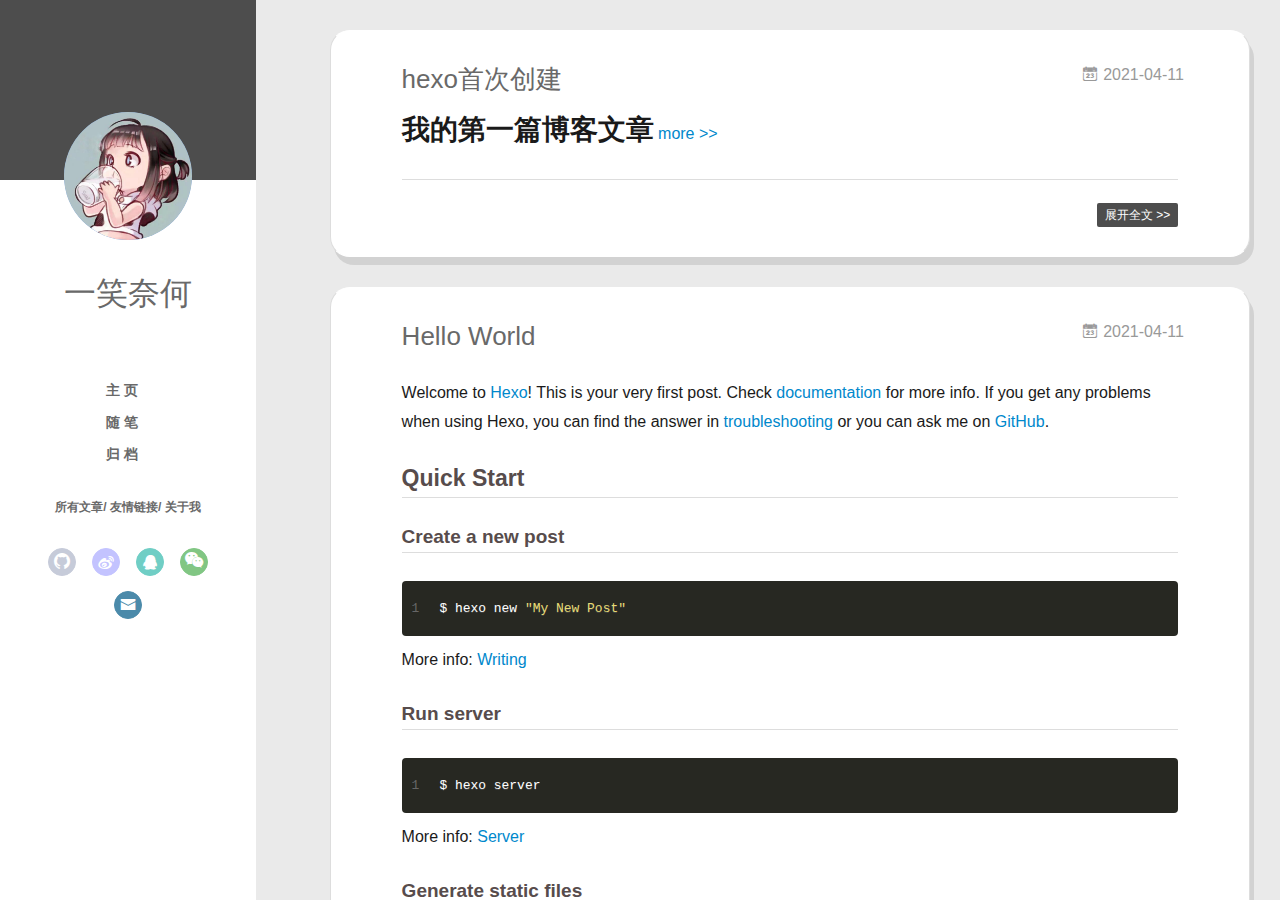
==== index.html @ 7790fc56 "Site updated: 2021-04-11 21:16:16" ====
<!DOCTYPE html>
<html>
<head>
  <meta charset="utf-8">
  
  <meta name="renderer" content="webkit">
  <meta http-equiv="X-UA-Compatible" content="IE=edge" >
  <link rel="dns-prefetch" href="http://example.com">
  <title>Hexo</title>
  <meta name="viewport" content="width=device-width, initial-scale=1, maximum-scale=1">
  <meta property="og:type" content="website">
<meta property="og:title" content="Hexo">
<meta property="og:url" content="http://example.com/index.html">
<meta property="og:site_name" content="Hexo">
<meta property="og:locale">
<meta property="article:author" content="一笑奈何">
<meta name="twitter:card" content="summary">
  
    <link rel="alternative" href="/atom.xml" title="Hexo" type="application/atom+xml">
  
  
    <link rel="icon" href="/assets/favicon.png">
  
  <link rel="stylesheet" type="text/css" href="/./main.0cf68a.css">
  <style type="text/css">
  
    #container.show {
      background: linear-gradient(200deg,#a0cfe4,#e8c37e);
    }
  </style>
  

  

<meta name="generator" content="Hexo 5.4.0"></head>

<body>
  <div id="container" q-class="show:isCtnShow">
    <canvas id="anm-canvas" class="anm-canvas"></canvas>
    <div class="left-col" q-class="show:isShow">
      
<div class="overlay" style="background: #4d4d4d"></div>
<div class="intrude-less">
	<header id="header" class="inner">
		<a href="/" class="profilepic">
			<img src="/assets/favicon.png" class="js-avatar">
		</a>
		<hgroup>
		  <h1 class="header-author"><a href="/">一笑奈何</a></h1>
		</hgroup>
		

		<nav class="header-menu">
			<ul>
			
				<li><a href="/">主 页</a></li>
	        
				<li><a href="/tags/%E9%9A%8F%E7%AC%94/">随 笔</a></li>
	        
				<li><a href="/archives/index.html">归 档</a></li>
	        
			</ul>
		</nav>
		<nav class="header-smart-menu">
    		
    			
    			<a q-on="click: openSlider(e, 'innerArchive')" href="javascript:void(0)">所有文章</a>
    			
            
    			
    			<a q-on="click: openSlider(e, 'friends')" href="javascript:void(0)">友情链接</a>
    			
            
    			
    			<a q-on="click: openSlider(e, 'aboutme')" href="javascript:void(0)">关于我</a>
    			
            
		</nav>
		<nav class="header-nav">
			<div class="social">
				
					<a class="github" target="_blank" href="#" title="github"><i class="icon-github"></i></a>
		        
					<a class="weibo" target="_blank" href="/assets/girl.jpg" title="weibo"><i class="icon-weibo"></i></a>
		        
					<a class="qq" target="_blank" href="/assets/girl.jpg" title="qq"><i class="icon-qq"></i></a>
		        
					<a class="weixin" target="_blank" href="/assets/girl.jpg" title="weixin"><i class="icon-weixin"></i></a>
		        
					<a class="mail" target="_blank" href="mailto:987417436@qq.com" title="mail"><i class="icon-mail"></i></a>
		        
			</div>
			<!-- 网易云音乐插件 -->
			
				<div style="position:absolute; bottom:120px left:auto; width:65%">
					<iframe frameborder="no" border="0" marginwidth="0" marginheight="0" width=280 height=76 src="//music.163.com/outchain/player?type=2&id=1810729830&auto=0&height=66"></iframe>
				</div>
			
		</nav>
	</header>		
</div>

    </div>
    <div class="mid-col" q-class="show:isShow,hide:isShow|isFalse">
      
<nav id="mobile-nav">
  	<div class="overlay js-overlay" style="background: #4d4d4d"></div>
	<div class="btnctn js-mobile-btnctn">
  		<div class="slider-trigger list" q-on="click: openSlider(e)"><i class="icon icon-sort"></i></div>
	</div>
	<div class="intrude-less">
		<header id="header" class="inner">
			<div class="profilepic">
				<img src="/assets/favicon.png" class="js-avatar">
			</div>
			<hgroup>
			  <h1 class="header-author js-header-author">一笑奈何</h1>
			</hgroup>
			
			
			
				
			
				
			
				
			
			
			
			<nav class="header-nav">
				<div class="social">
					
						<a class="github" target="_blank" href="#" title="github"><i class="icon-github"></i></a>
			        
						<a class="weibo" target="_blank" href="/assets/girl.jpg" title="weibo"><i class="icon-weibo"></i></a>
			        
						<a class="qq" target="_blank" href="/assets/girl.jpg" title="qq"><i class="icon-qq"></i></a>
			        
						<a class="weixin" target="_blank" href="/assets/girl.jpg" title="weixin"><i class="icon-weixin"></i></a>
			        
						<a class="mail" target="_blank" href="mailto:987417436@qq.com" title="mail"><i class="icon-mail"></i></a>
			        
				</div>
			</nav>

			<nav class="header-menu js-header-menu">
				<ul style="width: 70%">
				
				
					<li style="width: 33.333333333333336%"><a href="/">主 页</a></li>
		        
					<li style="width: 33.333333333333336%"><a href="/tags/%E9%9A%8F%E7%AC%94/">随 笔</a></li>
		        
					<li style="width: 33.333333333333336%"><a href="/archives/index.html">归 档</a></li>
		        
				</ul>
			</nav>
		</header>				
	</div>
	<div class="mobile-mask" style="display:none" q-show="isShow"></div>
</nav>

      <div id="wrapper" class="body-wrap">
        <div class="menu-l">
          <div class="canvas-wrap">
            <canvas data-colors="#eaeaea" data-sectionHeight="100" data-contentId="js-content" id="myCanvas1" class="anm-canvas"></canvas>
          </div>
          <div id="js-content" class="content-ll">
            
  
    <article id="post-hexo首次创建" class="article article-type-post  article-index" itemscope itemprop="blogPost">
  <div class="article-inner">
    
      <header class="article-header">
        
  
    <h1 itemprop="name">
      <a class="article-title" href="/2021/04/11/hexo%E9%A6%96%E6%AC%A1%E5%88%9B%E5%BB%BA/">hexo首次创建</a>
    </h1>
  

        
        <a href="/2021/04/11/hexo%E9%A6%96%E6%AC%A1%E5%88%9B%E5%BB%BA/" class="archive-article-date">
  	<time datetime="2021-04-11T05:35:45.000Z" itemprop="datePublished"><i class="icon-calendar icon"></i>2021-04-11</time>
</a>
        
      </header>
    
    <div class="article-entry" itemprop="articleBody">
      
        <h1 id="我的第一篇博客文章"><a href="#我的第一篇博客文章" class="headerlink" title="我的第一篇博客文章"></a>我的第一篇博客文章</h1>
        
          <a class="article-more-a" href="/2021/04/11/hexo%E9%A6%96%E6%AC%A1%E5%88%9B%E5%BB%BA/#more">more >></a>
        
      

      
    </div>
    <div class="article-info article-info-index">
      
      
      

      
        <p class="article-more-link">
          <a class="article-more-a" href="/2021/04/11/hexo%E9%A6%96%E6%AC%A1%E5%88%9B%E5%BB%BA/">展开全文 >></a>
        </p>
      

      
      <div class="clearfix"></div>
    </div>
  </div>
</article>

<aside class="wrap-side-operation">
    <div class="mod-side-operation">
        
        <div class="jump-container" id="js-jump-container" style="display:none;">
            <a href="javascript:void(0)" class="mod-side-operation__jump-to-top">
                <i class="icon-font icon-back"></i>
            </a>
            <div id="js-jump-plan-container" class="jump-plan-container" style="top: -11px;">
                <i class="icon-font icon-plane jump-plane"></i>
            </div>
        </div>
        
        
    </div>
</aside>




  
    <article id="post-hello-world" class="article article-type-post  article-index" itemscope itemprop="blogPost">
  <div class="article-inner">
    
      <header class="article-header">
        
  
    <h1 itemprop="name">
      <a class="article-title" href="/2021/04/11/hello-world/">Hello World</a>
    </h1>
  

        
        <a href="/2021/04/11/hello-world/" class="archive-article-date">
  	<time datetime="2021-04-11T05:31:10.653Z" itemprop="datePublished"><i class="icon-calendar icon"></i>2021-04-11</time>
</a>
        
      </header>
    
    <div class="article-entry" itemprop="articleBody">
      
        <span id="more"></span>

<p>Welcome to <a target="_blank" rel="noopener" href="https://hexo.io/">Hexo</a>! This is your very first post. Check <a target="_blank" rel="noopener" href="https://hexo.io/docs/">documentation</a> for more info. If you get any problems when using Hexo, you can find the answer in <a target="_blank" rel="noopener" href="https://hexo.io/docs/troubleshooting.html">troubleshooting</a> or you can ask me on <a target="_blank" rel="noopener" href="https://github.com/hexojs/hexo/issues">GitHub</a>.</p>
<!--more-->

<h2 id="Quick-Start"><a href="#Quick-Start" class="headerlink" title="Quick Start"></a>Quick Start</h2><h3 id="Create-a-new-post"><a href="#Create-a-new-post" class="headerlink" title="Create a new post"></a>Create a new post</h3><figure class="highlight bash"><table><tr><td class="gutter"><pre><span class="line">1</span><br></pre></td><td class="code"><pre><span class="line">$ hexo new <span class="string">&quot;My New Post&quot;</span></span><br></pre></td></tr></table></figure>

<p>More info: <a target="_blank" rel="noopener" href="https://hexo.io/docs/writing.html">Writing</a></p>
<h3 id="Run-server"><a href="#Run-server" class="headerlink" title="Run server"></a>Run server</h3><figure class="highlight bash"><table><tr><td class="gutter"><pre><span class="line">1</span><br></pre></td><td class="code"><pre><span class="line">$ hexo server</span><br></pre></td></tr></table></figure>

<p>More info: <a target="_blank" rel="noopener" href="https://hexo.io/docs/server.html">Server</a></p>
<h3 id="Generate-static-files"><a href="#Generate-static-files" class="headerlink" title="Generate static files"></a>Generate static files</h3><figure class="highlight bash"><table><tr><td class="gutter"><pre><span class="line">1</span><br></pre></td><td class="code"><pre><span class="line">$ hexo generate</span><br></pre></td></tr></table></figure>

<p>More info: <a target="_blank" rel="noopener" href="https://hexo.io/docs/generating.html">Generating</a></p>
<h3 id="Deploy-to-remote-sites"><a href="#Deploy-to-remote-sites" class="headerlink" title="Deploy to remote sites"></a>Deploy to remote sites</h3><figure class="highlight bash"><table><tr><td class="gutter"><pre><span class="line">1</span><br></pre></td><td class="code"><pre><span class="line">$ hexo deploy</span><br></pre></td></tr></table></figure>

<p>More info: <a target="_blank" rel="noopener" href="https://hexo.io/docs/one-command-deployment.html">Deployment</a></p>

      

      
    </div>
    <div class="article-info article-info-index">
      
      
      

      
        <p class="article-more-link">
          <a class="article-more-a" href="/2021/04/11/hello-world/">展开全文 >></a>
        </p>
      

      
      <div class="clearfix"></div>
    </div>
  </div>
</article>

<aside class="wrap-side-operation">
    <div class="mod-side-operation">
        
        <div class="jump-container" id="js-jump-container" style="display:none;">
            <a href="javascript:void(0)" class="mod-side-operation__jump-to-top">
                <i class="icon-font icon-back"></i>
            </a>
            <div id="js-jump-plan-container" class="jump-plan-container" style="top: -11px;">
                <i class="icon-font icon-plane jump-plane"></i>
            </div>
        </div>
        
        
    </div>
</aside>




  
  


          </div>
        </div>
      </div>
      <footer id="footer">
  <div class="outer">
    <div id="footer-info">
    	<div class="footer-left">
    		&copy; 2021 一笑奈何
    	</div>
      	<div class="footer-right">
      		<a href="http://hexo.io/" target="_blank">Hexo</a>  Theme <a href="https://github.com/litten/hexo-theme-yilia" target="_blank">Yilia</a> by Litten
      	</div>
    </div>
  </div>
</footer>
    </div>
    <script>
	var yiliaConfig = {
		mathjax: false,
		isHome: true,
		isPost: false,
		isArchive: false,
		isTag: false,
		isCategory: false,
		open_in_new: false,
		toc_hide_index: true,
		root: "/",
		innerArchive: true,
		showTags: false
	}
</script>

<script>!function(t){function n(e){if(r[e])return r[e].exports;var i=r[e]={exports:{},id:e,loaded:!1};return t[e].call(i.exports,i,i.exports,n),i.loaded=!0,i.exports}var r={};n.m=t,n.c=r,n.p="./",n(0)}([function(t,n,r){r(195),t.exports=r(191)},function(t,n,r){var e=r(3),i=r(52),o=r(27),u=r(28),c=r(53),f="prototype",a=function(t,n,r){var s,l,h,v,p=t&a.F,d=t&a.G,y=t&a.S,g=t&a.P,b=t&a.B,m=d?e:y?e[n]||(e[n]={}):(e[n]||{})[f],x=d?i:i[n]||(i[n]={}),w=x[f]||(x[f]={});d&&(r=n);for(s in r)l=!p&&m&&void 0!==m[s],h=(l?m:r)[s],v=b&&l?c(h,e):g&&"function"==typeof h?c(Function.call,h):h,m&&u(m,s,h,t&a.U),x[s]!=h&&o(x,s,v),g&&w[s]!=h&&(w[s]=h)};e.core=i,a.F=1,a.G=2,a.S=4,a.P=8,a.B=16,a.W=32,a.U=64,a.R=128,t.exports=a},function(t,n,r){var e=r(6);t.exports=function(t){if(!e(t))throw TypeError(t+" is not an object!");return t}},function(t,n){var r=t.exports="undefined"!=typeof window&&window.Math==Math?window:"undefined"!=typeof self&&self.Math==Math?self:Function("return this")();"number"==typeof __g&&(__g=r)},function(t,n){t.exports=function(t){try{return!!t()}catch(t){return!0}}},function(t,n){var r=t.exports="undefined"!=typeof window&&window.Math==Math?window:"undefined"!=typeof self&&self.Math==Math?self:Function("return this")();"number"==typeof __g&&(__g=r)},function(t,n){t.exports=function(t){return"object"==typeof t?null!==t:"function"==typeof t}},function(t,n,r){var e=r(126)("wks"),i=r(76),o=r(3).Symbol,u="function"==typeof o;(t.exports=function(t){return e[t]||(e[t]=u&&o[t]||(u?o:i)("Symbol."+t))}).store=e},function(t,n){var r={}.hasOwnProperty;t.exports=function(t,n){return r.call(t,n)}},function(t,n,r){var e=r(94),i=r(33);t.exports=function(t){return e(i(t))}},function(t,n,r){t.exports=!r(4)(function(){return 7!=Object.defineProperty({},"a",{get:function(){return 7}}).a})},function(t,n,r){var e=r(2),i=r(167),o=r(50),u=Object.defineProperty;n.f=r(10)?Object.defineProperty:function(t,n,r){if(e(t),n=o(n,!0),e(r),i)try{return u(t,n,r)}catch(t){}if("get"in r||"set"in r)throw TypeError("Accessors not supported!");return"value"in r&&(t[n]=r.value),t}},function(t,n,r){t.exports=!r(18)(function(){return 7!=Object.defineProperty({},"a",{get:function(){return 7}}).a})},function(t,n,r){var e=r(14),i=r(22);t.exports=r(12)?function(t,n,r){return e.f(t,n,i(1,r))}:function(t,n,r){return t[n]=r,t}},function(t,n,r){var e=r(20),i=r(58),o=r(42),u=Object.defineProperty;n.f=r(12)?Object.defineProperty:function(t,n,r){if(e(t),n=o(n,!0),e(r),i)try{return u(t,n,r)}catch(t){}if("get"in r||"set"in r)throw TypeError("Accessors not supported!");return"value"in r&&(t[n]=r.value),t}},function(t,n,r){var e=r(40)("wks"),i=r(23),o=r(5).Symbol,u="function"==typeof o;(t.exports=function(t){return e[t]||(e[t]=u&&o[t]||(u?o:i)("Symbol."+t))}).store=e},function(t,n,r){var e=r(67),i=Math.min;t.exports=function(t){return t>0?i(e(t),9007199254740991):0}},function(t,n,r){var e=r(46);t.exports=function(t){return Object(e(t))}},function(t,n){t.exports=function(t){try{return!!t()}catch(t){return!0}}},function(t,n,r){var e=r(63),i=r(34);t.exports=Object.keys||function(t){return e(t,i)}},function(t,n,r){var e=r(21);t.exports=function(t){if(!e(t))throw TypeError(t+" is not an object!");return t}},function(t,n){t.exports=function(t){return"object"==typeof t?null!==t:"function"==typeof t}},function(t,n){t.exports=function(t,n){return{enumerable:!(1&t),configurable:!(2&t),writable:!(4&t),value:n}}},function(t,n){var r=0,e=Math.random();t.exports=function(t){return"Symbol(".concat(void 0===t?"":t,")_",(++r+e).toString(36))}},function(t,n){var r={}.hasOwnProperty;t.exports=function(t,n){return r.call(t,n)}},function(t,n){var r=t.exports={version:"2.4.0"};"number"==typeof __e&&(__e=r)},function(t,n){t.exports=function(t){if("function"!=typeof t)throw TypeError(t+" is not a function!");return t}},function(t,n,r){var e=r(11),i=r(66);t.exports=r(10)?function(t,n,r){return e.f(t,n,i(1,r))}:function(t,n,r){return t[n]=r,t}},function(t,n,r){var e=r(3),i=r(27),o=r(24),u=r(76)("src"),c="toString",f=Function[c],a=(""+f).split(c);r(52).inspectSource=function(t){return f.call(t)},(t.exports=function(t,n,r,c){var f="function"==typeof r;f&&(o(r,"name")||i(r,"name",n)),t[n]!==r&&(f&&(o(r,u)||i(r,u,t[n]?""+t[n]:a.join(String(n)))),t===e?t[n]=r:c?t[n]?t[n]=r:i(t,n,r):(delete t[n],i(t,n,r)))})(Function.prototype,c,function(){return"function"==typeof this&&this[u]||f.call(this)})},function(t,n,r){var e=r(1),i=r(4),o=r(46),u=function(t,n,r,e){var i=String(o(t)),u="<"+n;return""!==r&&(u+=" "+r+'="'+String(e).replace(/"/g,"&quot;")+'"'),u+">"+i+"</"+n+">"};t.exports=function(t,n){var r={};r[t]=n(u),e(e.P+e.F*i(function(){var n=""[t]('"');return n!==n.toLowerCase()||n.split('"').length>3}),"String",r)}},function(t,n,r){var e=r(115),i=r(46);t.exports=function(t){return e(i(t))}},function(t,n,r){var e=r(116),i=r(66),o=r(30),u=r(50),c=r(24),f=r(167),a=Object.getOwnPropertyDescriptor;n.f=r(10)?a:function(t,n){if(t=o(t),n=u(n,!0),f)try{return a(t,n)}catch(t){}if(c(t,n))return i(!e.f.call(t,n),t[n])}},function(t,n,r){var e=r(24),i=r(17),o=r(145)("IE_PROTO"),u=Object.prototype;t.exports=Object.getPrototypeOf||function(t){return t=i(t),e(t,o)?t[o]:"function"==typeof t.constructor&&t instanceof t.constructor?t.constructor.prototype:t instanceof Object?u:null}},function(t,n){t.exports=function(t){if(void 0==t)throw TypeError("Can't call method on  "+t);return t}},function(t,n){t.exports="constructor,hasOwnProperty,isPrototypeOf,propertyIsEnumerable,toLocaleString,toString,valueOf".split(",")},function(t,n){t.exports={}},function(t,n){t.exports=!0},function(t,n){n.f={}.propertyIsEnumerable},function(t,n,r){var e=r(14).f,i=r(8),o=r(15)("toStringTag");t.exports=function(t,n,r){t&&!i(t=r?t:t.prototype,o)&&e(t,o,{configurable:!0,value:n})}},function(t,n,r){var e=r(40)("keys"),i=r(23);t.exports=function(t){return e[t]||(e[t]=i(t))}},function(t,n,r){var e=r(5),i="__core-js_shared__",o=e[i]||(e[i]={});t.exports=function(t){return o[t]||(o[t]={})}},function(t,n){var r=Math.ceil,e=Math.floor;t.exports=function(t){return isNaN(t=+t)?0:(t>0?e:r)(t)}},function(t,n,r){var e=r(21);t.exports=function(t,n){if(!e(t))return t;var r,i;if(n&&"function"==typeof(r=t.toString)&&!e(i=r.call(t)))return i;if("function"==typeof(r=t.valueOf)&&!e(i=r.call(t)))return i;if(!n&&"function"==typeof(r=t.toString)&&!e(i=r.call(t)))return i;throw TypeError("Can't convert object to primitive value")}},function(t,n,r){var e=r(5),i=r(25),o=r(36),u=r(44),c=r(14).f;t.exports=function(t){var n=i.Symbol||(i.Symbol=o?{}:e.Symbol||{});"_"==t.charAt(0)||t in n||c(n,t,{value:u.f(t)})}},function(t,n,r){n.f=r(15)},function(t,n){var r={}.toString;t.exports=function(t){return r.call(t).slice(8,-1)}},function(t,n){t.exports=function(t){if(void 0==t)throw TypeError("Can't call method on  "+t);return t}},function(t,n,r){var e=r(4);t.exports=function(t,n){return!!t&&e(function(){n?t.call(null,function(){},1):t.call(null)})}},function(t,n,r){var e=r(53),i=r(115),o=r(17),u=r(16),c=r(203);t.exports=function(t,n){var r=1==t,f=2==t,a=3==t,s=4==t,l=6==t,h=5==t||l,v=n||c;return function(n,c,p){for(var d,y,g=o(n),b=i(g),m=e(c,p,3),x=u(b.length),w=0,S=r?v(n,x):f?v(n,0):void 0;x>w;w++)if((h||w in b)&&(d=b[w],y=m(d,w,g),t))if(r)S[w]=y;else if(y)switch(t){case 3:return!0;case 5:return d;case 6:return w;case 2:S.push(d)}else if(s)return!1;return l?-1:a||s?s:S}}},function(t,n,r){var e=r(1),i=r(52),o=r(4);t.exports=function(t,n){var r=(i.Object||{})[t]||Object[t],u={};u[t]=n(r),e(e.S+e.F*o(function(){r(1)}),"Object",u)}},function(t,n,r){var e=r(6);t.exports=function(t,n){if(!e(t))return t;var r,i;if(n&&"function"==typeof(r=t.toString)&&!e(i=r.call(t)))return i;if("function"==typeof(r=t.valueOf)&&!e(i=r.call(t)))return i;if(!n&&"function"==typeof(r=t.toString)&&!e(i=r.call(t)))return i;throw TypeError("Can't convert object to primitive value")}},function(t,n,r){var e=r(5),i=r(25),o=r(91),u=r(13),c="prototype",f=function(t,n,r){var a,s,l,h=t&f.F,v=t&f.G,p=t&f.S,d=t&f.P,y=t&f.B,g=t&f.W,b=v?i:i[n]||(i[n]={}),m=b[c],x=v?e:p?e[n]:(e[n]||{})[c];v&&(r=n);for(a in r)(s=!h&&x&&void 0!==x[a])&&a in b||(l=s?x[a]:r[a],b[a]=v&&"function"!=typeof x[a]?r[a]:y&&s?o(l,e):g&&x[a]==l?function(t){var n=function(n,r,e){if(this instanceof t){switch(arguments.length){case 0:return new t;case 1:return new t(n);case 2:return new t(n,r)}return new t(n,r,e)}return t.apply(this,arguments)};return n[c]=t[c],n}(l):d&&"function"==typeof l?o(Function.call,l):l,d&&((b.virtual||(b.virtual={}))[a]=l,t&f.R&&m&&!m[a]&&u(m,a,l)))};f.F=1,f.G=2,f.S=4,f.P=8,f.B=16,f.W=32,f.U=64,f.R=128,t.exports=f},function(t,n){var r=t.exports={version:"2.4.0"};"number"==typeof __e&&(__e=r)},function(t,n,r){var e=r(26);t.exports=function(t,n,r){if(e(t),void 0===n)return t;switch(r){case 1:return function(r){return t.call(n,r)};case 2:return function(r,e){return t.call(n,r,e)};case 3:return function(r,e,i){return t.call(n,r,e,i)}}return function(){return t.apply(n,arguments)}}},function(t,n,r){var e=r(183),i=r(1),o=r(126)("metadata"),u=o.store||(o.store=new(r(186))),c=function(t,n,r){var i=u.get(t);if(!i){if(!r)return;u.set(t,i=new e)}var o=i.get(n);if(!o){if(!r)return;i.set(n,o=new e)}return o},f=function(t,n,r){var e=c(n,r,!1);return void 0!==e&&e.has(t)},a=function(t,n,r){var e=c(n,r,!1);return void 0===e?void 0:e.get(t)},s=function(t,n,r,e){c(r,e,!0).set(t,n)},l=function(t,n){var r=c(t,n,!1),e=[];return r&&r.forEach(function(t,n){e.push(n)}),e},h=function(t){return void 0===t||"symbol"==typeof t?t:String(t)},v=function(t){i(i.S,"Reflect",t)};t.exports={store:u,map:c,has:f,get:a,set:s,keys:l,key:h,exp:v}},function(t,n,r){"use strict";if(r(10)){var e=r(69),i=r(3),o=r(4),u=r(1),c=r(127),f=r(152),a=r(53),s=r(68),l=r(66),h=r(27),v=r(73),p=r(67),d=r(16),y=r(75),g=r(50),b=r(24),m=r(180),x=r(114),w=r(6),S=r(17),_=r(137),O=r(70),E=r(32),P=r(71).f,j=r(154),F=r(76),M=r(7),A=r(48),N=r(117),T=r(146),I=r(155),k=r(80),L=r(123),R=r(74),C=r(130),D=r(160),U=r(11),W=r(31),G=U.f,B=W.f,V=i.RangeError,z=i.TypeError,q=i.Uint8Array,K="ArrayBuffer",J="Shared"+K,Y="BYTES_PER_ELEMENT",H="prototype",$=Array[H],X=f.ArrayBuffer,Q=f.DataView,Z=A(0),tt=A(2),nt=A(3),rt=A(4),et=A(5),it=A(6),ot=N(!0),ut=N(!1),ct=I.values,ft=I.keys,at=I.entries,st=$.lastIndexOf,lt=$.reduce,ht=$.reduceRight,vt=$.join,pt=$.sort,dt=$.slice,yt=$.toString,gt=$.toLocaleString,bt=M("iterator"),mt=M("toStringTag"),xt=F("typed_constructor"),wt=F("def_constructor"),St=c.CONSTR,_t=c.TYPED,Ot=c.VIEW,Et="Wrong length!",Pt=A(1,function(t,n){return Tt(T(t,t[wt]),n)}),jt=o(function(){return 1===new q(new Uint16Array([1]).buffer)[0]}),Ft=!!q&&!!q[H].set&&o(function(){new q(1).set({})}),Mt=function(t,n){if(void 0===t)throw z(Et);var r=+t,e=d(t);if(n&&!m(r,e))throw V(Et);return e},At=function(t,n){var r=p(t);if(r<0||r%n)throw V("Wrong offset!");return r},Nt=function(t){if(w(t)&&_t in t)return t;throw z(t+" is not a typed array!")},Tt=function(t,n){if(!(w(t)&&xt in t))throw z("It is not a typed array constructor!");return new t(n)},It=function(t,n){return kt(T(t,t[wt]),n)},kt=function(t,n){for(var r=0,e=n.length,i=Tt(t,e);e>r;)i[r]=n[r++];return i},Lt=function(t,n,r){G(t,n,{get:function(){return this._d[r]}})},Rt=function(t){var n,r,e,i,o,u,c=S(t),f=arguments.length,s=f>1?arguments[1]:void 0,l=void 0!==s,h=j(c);if(void 0!=h&&!_(h)){for(u=h.call(c),e=[],n=0;!(o=u.next()).done;n++)e.push(o.value);c=e}for(l&&f>2&&(s=a(s,arguments[2],2)),n=0,r=d(c.length),i=Tt(this,r);r>n;n++)i[n]=l?s(c[n],n):c[n];return i},Ct=function(){for(var t=0,n=arguments.length,r=Tt(this,n);n>t;)r[t]=arguments[t++];return r},Dt=!!q&&o(function(){gt.call(new q(1))}),Ut=function(){return gt.apply(Dt?dt.call(Nt(this)):Nt(this),arguments)},Wt={copyWithin:function(t,n){return D.call(Nt(this),t,n,arguments.length>2?arguments[2]:void 0)},every:function(t){return rt(Nt(this),t,arguments.length>1?arguments[1]:void 0)},fill:function(t){return C.apply(Nt(this),arguments)},filter:function(t){return It(this,tt(Nt(this),t,arguments.length>1?arguments[1]:void 0))},find:function(t){return et(Nt(this),t,arguments.length>1?arguments[1]:void 0)},findIndex:function(t){return it(Nt(this),t,arguments.length>1?arguments[1]:void 0)},forEach:function(t){Z(Nt(this),t,arguments.length>1?arguments[1]:void 0)},indexOf:function(t){return ut(Nt(this),t,arguments.length>1?arguments[1]:void 0)},includes:function(t){return ot(Nt(this),t,arguments.length>1?arguments[1]:void 0)},join:function(t){return vt.apply(Nt(this),arguments)},lastIndexOf:function(t){return st.apply(Nt(this),arguments)},map:function(t){return Pt(Nt(this),t,arguments.length>1?arguments[1]:void 0)},reduce:function(t){return lt.apply(Nt(this),arguments)},reduceRight:function(t){return ht.apply(Nt(this),arguments)},reverse:function(){for(var t,n=this,r=Nt(n).length,e=Math.floor(r/2),i=0;i<e;)t=n[i],n[i++]=n[--r],n[r]=t;return n},some:function(t){return nt(Nt(this),t,arguments.length>1?arguments[1]:void 0)},sort:function(t){return pt.call(Nt(this),t)},subarray:function(t,n){var r=Nt(this),e=r.length,i=y(t,e);return new(T(r,r[wt]))(r.buffer,r.byteOffset+i*r.BYTES_PER_ELEMENT,d((void 0===n?e:y(n,e))-i))}},Gt=function(t,n){return It(this,dt.call(Nt(this),t,n))},Bt=function(t){Nt(this);var n=At(arguments[1],1),r=this.length,e=S(t),i=d(e.length),o=0;if(i+n>r)throw V(Et);for(;o<i;)this[n+o]=e[o++]},Vt={entries:function(){return at.call(Nt(this))},keys:function(){return ft.call(Nt(this))},values:function(){return ct.call(Nt(this))}},zt=function(t,n){return w(t)&&t[_t]&&"symbol"!=typeof n&&n in t&&String(+n)==String(n)},qt=function(t,n){return zt(t,n=g(n,!0))?l(2,t[n]):B(t,n)},Kt=function(t,n,r){return!(zt(t,n=g(n,!0))&&w(r)&&b(r,"value"))||b(r,"get")||b(r,"set")||r.configurable||b(r,"writable")&&!r.writable||b(r,"enumerable")&&!r.enumerable?G(t,n,r):(t[n]=r.value,t)};St||(W.f=qt,U.f=Kt),u(u.S+u.F*!St,"Object",{getOwnPropertyDescriptor:qt,defineProperty:Kt}),o(function(){yt.call({})})&&(yt=gt=function(){return vt.call(this)});var Jt=v({},Wt);v(Jt,Vt),h(Jt,bt,Vt.values),v(Jt,{slice:Gt,set:Bt,constructor:function(){},toString:yt,toLocaleString:Ut}),Lt(Jt,"buffer","b"),Lt(Jt,"byteOffset","o"),Lt(Jt,"byteLength","l"),Lt(Jt,"length","e"),G(Jt,mt,{get:function(){return this[_t]}}),t.exports=function(t,n,r,f){f=!!f;var a=t+(f?"Clamped":"")+"Array",l="Uint8Array"!=a,v="get"+t,p="set"+t,y=i[a],g=y||{},b=y&&E(y),m=!y||!c.ABV,S={},_=y&&y[H],j=function(t,r){var e=t._d;return e.v[v](r*n+e.o,jt)},F=function(t,r,e){var i=t._d;f&&(e=(e=Math.round(e))<0?0:e>255?255:255&e),i.v[p](r*n+i.o,e,jt)},M=function(t,n){G(t,n,{get:function(){return j(this,n)},set:function(t){return F(this,n,t)},enumerable:!0})};m?(y=r(function(t,r,e,i){s(t,y,a,"_d");var o,u,c,f,l=0,v=0;if(w(r)){if(!(r instanceof X||(f=x(r))==K||f==J))return _t in r?kt(y,r):Rt.call(y,r);o=r,v=At(e,n);var p=r.byteLength;if(void 0===i){if(p%n)throw V(Et);if((u=p-v)<0)throw V(Et)}else if((u=d(i)*n)+v>p)throw V(Et);c=u/n}else c=Mt(r,!0),u=c*n,o=new X(u);for(h(t,"_d",{b:o,o:v,l:u,e:c,v:new Q(o)});l<c;)M(t,l++)}),_=y[H]=O(Jt),h(_,"constructor",y)):L(function(t){new y(null),new y(t)},!0)||(y=r(function(t,r,e,i){s(t,y,a);var o;return w(r)?r instanceof X||(o=x(r))==K||o==J?void 0!==i?new g(r,At(e,n),i):void 0!==e?new g(r,At(e,n)):new g(r):_t in r?kt(y,r):Rt.call(y,r):new g(Mt(r,l))}),Z(b!==Function.prototype?P(g).concat(P(b)):P(g),function(t){t in y||h(y,t,g[t])}),y[H]=_,e||(_.constructor=y));var A=_[bt],N=!!A&&("values"==A.name||void 0==A.name),T=Vt.values;h(y,xt,!0),h(_,_t,a),h(_,Ot,!0),h(_,wt,y),(f?new y(1)[mt]==a:mt in _)||G(_,mt,{get:function(){return a}}),S[a]=y,u(u.G+u.W+u.F*(y!=g),S),u(u.S,a,{BYTES_PER_ELEMENT:n,from:Rt,of:Ct}),Y in _||h(_,Y,n),u(u.P,a,Wt),R(a),u(u.P+u.F*Ft,a,{set:Bt}),u(u.P+u.F*!N,a,Vt),u(u.P+u.F*(_.toString!=yt),a,{toString:yt}),u(u.P+u.F*o(function(){new y(1).slice()}),a,{slice:Gt}),u(u.P+u.F*(o(function(){return[1,2].toLocaleString()!=new y([1,2]).toLocaleString()})||!o(function(){_.toLocaleString.call([1,2])})),a,{toLocaleString:Ut}),k[a]=N?A:T,e||N||h(_,bt,T)}}else t.exports=function(){}},function(t,n){var r={}.toString;t.exports=function(t){return r.call(t).slice(8,-1)}},function(t,n,r){var e=r(21),i=r(5).document,o=e(i)&&e(i.createElement);t.exports=function(t){return o?i.createElement(t):{}}},function(t,n,r){t.exports=!r(12)&&!r(18)(function(){return 7!=Object.defineProperty(r(57)("div"),"a",{get:function(){return 7}}).a})},function(t,n,r){"use strict";var e=r(36),i=r(51),o=r(64),u=r(13),c=r(8),f=r(35),a=r(96),s=r(38),l=r(103),h=r(15)("iterator"),v=!([].keys&&"next"in[].keys()),p="keys",d="values",y=function(){return this};t.exports=function(t,n,r,g,b,m,x){a(r,n,g);var w,S,_,O=function(t){if(!v&&t in F)return F[t];switch(t){case p:case d:return function(){return new r(this,t)}}return function(){return new r(this,t)}},E=n+" Iterator",P=b==d,j=!1,F=t.prototype,M=F[h]||F["@@iterator"]||b&&F[b],A=M||O(b),N=b?P?O("entries"):A:void 0,T="Array"==n?F.entries||M:M;if(T&&(_=l(T.call(new t)))!==Object.prototype&&(s(_,E,!0),e||c(_,h)||u(_,h,y)),P&&M&&M.name!==d&&(j=!0,A=function(){return M.call(this)}),e&&!x||!v&&!j&&F[h]||u(F,h,A),f[n]=A,f[E]=y,b)if(w={values:P?A:O(d),keys:m?A:O(p),entries:N},x)for(S in w)S in F||o(F,S,w[S]);else i(i.P+i.F*(v||j),n,w);return w}},function(t,n,r){var e=r(20),i=r(100),o=r(34),u=r(39)("IE_PROTO"),c=function(){},f="prototype",a=function(){var t,n=r(57)("iframe"),e=o.length;for(n.style.display="none",r(93).appendChild(n),n.src="javascript:",t=n.contentWindow.document,t.open(),t.write("<script>document.F=Object<\/script>"),t.close(),a=t.F;e--;)delete a[f][o[e]];return a()};t.exports=Object.create||function(t,n){var r;return null!==t?(c[f]=e(t),r=new c,c[f]=null,r[u]=t):r=a(),void 0===n?r:i(r,n)}},function(t,n,r){var e=r(63),i=r(34).concat("length","prototype");n.f=Object.getOwnPropertyNames||function(t){return e(t,i)}},function(t,n){n.f=Object.getOwnPropertySymbols},function(t,n,r){var e=r(8),i=r(9),o=r(90)(!1),u=r(39)("IE_PROTO");t.exports=function(t,n){var r,c=i(t),f=0,a=[];for(r in c)r!=u&&e(c,r)&&a.push(r);for(;n.length>f;)e(c,r=n[f++])&&(~o(a,r)||a.push(r));return a}},function(t,n,r){t.exports=r(13)},function(t,n,r){var e=r(76)("meta"),i=r(6),o=r(24),u=r(11).f,c=0,f=Object.isExtensible||function(){return!0},a=!r(4)(function(){return f(Object.preventExtensions({}))}),s=function(t){u(t,e,{value:{i:"O"+ ++c,w:{}}})},l=function(t,n){if(!i(t))return"symbol"==typeof t?t:("string"==typeof t?"S":"P")+t;if(!o(t,e)){if(!f(t))return"F";if(!n)return"E";s(t)}return t[e].i},h=function(t,n){if(!o(t,e)){if(!f(t))return!0;if(!n)return!1;s(t)}return t[e].w},v=function(t){return a&&p.NEED&&f(t)&&!o(t,e)&&s(t),t},p=t.exports={KEY:e,NEED:!1,fastKey:l,getWeak:h,onFreeze:v}},function(t,n){t.exports=function(t,n){return{enumerable:!(1&t),configurable:!(2&t),writable:!(4&t),value:n}}},function(t,n){var r=Math.ceil,e=Math.floor;t.exports=function(t){return isNaN(t=+t)?0:(t>0?e:r)(t)}},function(t,n){t.exports=function(t,n,r,e){if(!(t instanceof n)||void 0!==e&&e in t)throw TypeError(r+": incorrect invocation!");return t}},function(t,n){t.exports=!1},function(t,n,r){var e=r(2),i=r(173),o=r(133),u=r(145)("IE_PROTO"),c=function(){},f="prototype",a=function(){var t,n=r(132)("iframe"),e=o.length;for(n.style.display="none",r(135).appendChild(n),n.src="javascript:",t=n.contentWindow.document,t.open(),t.write("<script>document.F=Object<\/script>"),t.close(),a=t.F;e--;)delete a[f][o[e]];return a()};t.exports=Object.create||function(t,n){var r;return null!==t?(c[f]=e(t),r=new c,c[f]=null,r[u]=t):r=a(),void 0===n?r:i(r,n)}},function(t,n,r){var e=r(175),i=r(133).concat("length","prototype");n.f=Object.getOwnPropertyNames||function(t){return e(t,i)}},function(t,n,r){var e=r(175),i=r(133);t.exports=Object.keys||function(t){return e(t,i)}},function(t,n,r){var e=r(28);t.exports=function(t,n,r){for(var i in n)e(t,i,n[i],r);return t}},function(t,n,r){"use strict";var e=r(3),i=r(11),o=r(10),u=r(7)("species");t.exports=function(t){var n=e[t];o&&n&&!n[u]&&i.f(n,u,{configurable:!0,get:function(){return this}})}},function(t,n,r){var e=r(67),i=Math.max,o=Math.min;t.exports=function(t,n){return t=e(t),t<0?i(t+n,0):o(t,n)}},function(t,n){var r=0,e=Math.random();t.exports=function(t){return"Symbol(".concat(void 0===t?"":t,")_",(++r+e).toString(36))}},function(t,n,r){var e=r(33);t.exports=function(t){return Object(e(t))}},function(t,n,r){var e=r(7)("unscopables"),i=Array.prototype;void 0==i[e]&&r(27)(i,e,{}),t.exports=function(t){i[e][t]=!0}},function(t,n,r){var e=r(53),i=r(169),o=r(137),u=r(2),c=r(16),f=r(154),a={},s={},n=t.exports=function(t,n,r,l,h){var v,p,d,y,g=h?function(){return t}:f(t),b=e(r,l,n?2:1),m=0;if("function"!=typeof g)throw TypeError(t+" is not iterable!");if(o(g)){for(v=c(t.length);v>m;m++)if((y=n?b(u(p=t[m])[0],p[1]):b(t[m]))===a||y===s)return y}else for(d=g.call(t);!(p=d.next()).done;)if((y=i(d,b,p.value,n))===a||y===s)return y};n.BREAK=a,n.RETURN=s},function(t,n){t.exports={}},function(t,n,r){var e=r(11).f,i=r(24),o=r(7)("toStringTag");t.exports=function(t,n,r){t&&!i(t=r?t:t.prototype,o)&&e(t,o,{configurable:!0,value:n})}},function(t,n,r){var e=r(1),i=r(46),o=r(4),u=r(150),c="["+u+"]",f="​",a=RegExp("^"+c+c+"*"),s=RegExp(c+c+"*$"),l=function(t,n,r){var i={},c=o(function(){return!!u[t]()||f[t]()!=f}),a=i[t]=c?n(h):u[t];r&&(i[r]=a),e(e.P+e.F*c,"String",i)},h=l.trim=function(t,n){return t=String(i(t)),1&n&&(t=t.replace(a,"")),2&n&&(t=t.replace(s,"")),t};t.exports=l},function(t,n,r){t.exports={default:r(86),__esModule:!0}},function(t,n,r){t.exports={default:r(87),__esModule:!0}},function(t,n,r){"use strict";function e(t){return t&&t.__esModule?t:{default:t}}n.__esModule=!0;var i=r(84),o=e(i),u=r(83),c=e(u),f="function"==typeof c.default&&"symbol"==typeof o.default?function(t){return typeof t}:function(t){return t&&"function"==typeof c.default&&t.constructor===c.default&&t!==c.default.prototype?"symbol":typeof t};n.default="function"==typeof c.default&&"symbol"===f(o.default)?function(t){return void 0===t?"undefined":f(t)}:function(t){return t&&"function"==typeof c.default&&t.constructor===c.default&&t!==c.default.prototype?"symbol":void 0===t?"undefined":f(t)}},function(t,n,r){r(110),r(108),r(111),r(112),t.exports=r(25).Symbol},function(t,n,r){r(109),r(113),t.exports=r(44).f("iterator")},function(t,n){t.exports=function(t){if("function"!=typeof t)throw TypeError(t+" is not a function!");return t}},function(t,n){t.exports=function(){}},function(t,n,r){var e=r(9),i=r(106),o=r(105);t.exports=function(t){return function(n,r,u){var c,f=e(n),a=i(f.length),s=o(u,a);if(t&&r!=r){for(;a>s;)if((c=f[s++])!=c)return!0}else for(;a>s;s++)if((t||s in f)&&f[s]===r)return t||s||0;return!t&&-1}}},function(t,n,r){var e=r(88);t.exports=function(t,n,r){if(e(t),void 0===n)return t;switch(r){case 1:return function(r){return t.call(n,r)};case 2:return function(r,e){return t.call(n,r,e)};case 3:return function(r,e,i){return t.call(n,r,e,i)}}return function(){return t.apply(n,arguments)}}},function(t,n,r){var e=r(19),i=r(62),o=r(37);t.exports=function(t){var n=e(t),r=i.f;if(r)for(var u,c=r(t),f=o.f,a=0;c.length>a;)f.call(t,u=c[a++])&&n.push(u);return n}},function(t,n,r){t.exports=r(5).document&&document.documentElement},function(t,n,r){var e=r(56);t.exports=Object("z").propertyIsEnumerable(0)?Object:function(t){return"String"==e(t)?t.split(""):Object(t)}},function(t,n,r){var e=r(56);t.exports=Array.isArray||function(t){return"Array"==e(t)}},function(t,n,r){"use strict";var e=r(60),i=r(22),o=r(38),u={};r(13)(u,r(15)("iterator"),function(){return this}),t.exports=function(t,n,r){t.prototype=e(u,{next:i(1,r)}),o(t,n+" Iterator")}},function(t,n){t.exports=function(t,n){return{value:n,done:!!t}}},function(t,n,r){var e=r(19),i=r(9);t.exports=function(t,n){for(var r,o=i(t),u=e(o),c=u.length,f=0;c>f;)if(o[r=u[f++]]===n)return r}},function(t,n,r){var e=r(23)("meta"),i=r(21),o=r(8),u=r(14).f,c=0,f=Object.isExtensible||function(){return!0},a=!r(18)(function(){return f(Object.preventExtensions({}))}),s=function(t){u(t,e,{value:{i:"O"+ ++c,w:{}}})},l=function(t,n){if(!i(t))return"symbol"==typeof t?t:("string"==typeof t?"S":"P")+t;if(!o(t,e)){if(!f(t))return"F";if(!n)return"E";s(t)}return t[e].i},h=function(t,n){if(!o(t,e)){if(!f(t))return!0;if(!n)return!1;s(t)}return t[e].w},v=function(t){return a&&p.NEED&&f(t)&&!o(t,e)&&s(t),t},p=t.exports={KEY:e,NEED:!1,fastKey:l,getWeak:h,onFreeze:v}},function(t,n,r){var e=r(14),i=r(20),o=r(19);t.exports=r(12)?Object.defineProperties:function(t,n){i(t);for(var r,u=o(n),c=u.length,f=0;c>f;)e.f(t,r=u[f++],n[r]);return t}},function(t,n,r){var e=r(37),i=r(22),o=r(9),u=r(42),c=r(8),f=r(58),a=Object.getOwnPropertyDescriptor;n.f=r(12)?a:function(t,n){if(t=o(t),n=u(n,!0),f)try{return a(t,n)}catch(t){}if(c(t,n))return i(!e.f.call(t,n),t[n])}},function(t,n,r){var e=r(9),i=r(61).f,o={}.toString,u="object"==typeof window&&window&&Object.getOwnPropertyNames?Object.getOwnPropertyNames(window):[],c=function(t){try{return i(t)}catch(t){return u.slice()}};t.exports.f=function(t){return u&&"[object Window]"==o.call(t)?c(t):i(e(t))}},function(t,n,r){var e=r(8),i=r(77),o=r(39)("IE_PROTO"),u=Object.prototype;t.exports=Object.getPrototypeOf||function(t){return t=i(t),e(t,o)?t[o]:"function"==typeof t.constructor&&t instanceof t.constructor?t.constructor.prototype:t instanceof Object?u:null}},function(t,n,r){var e=r(41),i=r(33);t.exports=function(t){return function(n,r){var o,u,c=String(i(n)),f=e(r),a=c.length;return f<0||f>=a?t?"":void 0:(o=c.charCodeAt(f),o<55296||o>56319||f+1===a||(u=c.charCodeAt(f+1))<56320||u>57343?t?c.charAt(f):o:t?c.slice(f,f+2):u-56320+(o-55296<<10)+65536)}}},function(t,n,r){var e=r(41),i=Math.max,o=Math.min;t.exports=function(t,n){return t=e(t),t<0?i(t+n,0):o(t,n)}},function(t,n,r){var e=r(41),i=Math.min;t.exports=function(t){return t>0?i(e(t),9007199254740991):0}},function(t,n,r){"use strict";var e=r(89),i=r(97),o=r(35),u=r(9);t.exports=r(59)(Array,"Array",function(t,n){this._t=u(t),this._i=0,this._k=n},function(){var t=this._t,n=this._k,r=this._i++;return!t||r>=t.length?(this._t=void 0,i(1)):"keys"==n?i(0,r):"values"==n?i(0,t[r]):i(0,[r,t[r]])},"values"),o.Arguments=o.Array,e("keys"),e("values"),e("entries")},function(t,n){},function(t,n,r){"use strict";var e=r(104)(!0);r(59)(String,"String",function(t){this._t=String(t),this._i=0},function(){var t,n=this._t,r=this._i;return r>=n.length?{value:void 0,done:!0}:(t=e(n,r),this._i+=t.length,{value:t,done:!1})})},function(t,n,r){"use strict";var e=r(5),i=r(8),o=r(12),u=r(51),c=r(64),f=r(99).KEY,a=r(18),s=r(40),l=r(38),h=r(23),v=r(15),p=r(44),d=r(43),y=r(98),g=r(92),b=r(95),m=r(20),x=r(9),w=r(42),S=r(22),_=r(60),O=r(102),E=r(101),P=r(14),j=r(19),F=E.f,M=P.f,A=O.f,N=e.Symbol,T=e.JSON,I=T&&T.stringify,k="prototype",L=v("_hidden"),R=v("toPrimitive"),C={}.propertyIsEnumerable,D=s("symbol-registry"),U=s("symbols"),W=s("op-symbols"),G=Object[k],B="function"==typeof N,V=e.QObject,z=!V||!V[k]||!V[k].findChild,q=o&&a(function(){return 7!=_(M({},"a",{get:function(){return M(this,"a",{value:7}).a}})).a})?function(t,n,r){var e=F(G,n);e&&delete G[n],M(t,n,r),e&&t!==G&&M(G,n,e)}:M,K=function(t){var n=U[t]=_(N[k]);return n._k=t,n},J=B&&"symbol"==typeof N.iterator?function(t){return"symbol"==typeof t}:function(t){return t instanceof N},Y=function(t,n,r){return t===G&&Y(W,n,r),m(t),n=w(n,!0),m(r),i(U,n)?(r.enumerable?(i(t,L)&&t[L][n]&&(t[L][n]=!1),r=_(r,{enumerable:S(0,!1)})):(i(t,L)||M(t,L,S(1,{})),t[L][n]=!0),q(t,n,r)):M(t,n,r)},H=function(t,n){m(t);for(var r,e=g(n=x(n)),i=0,o=e.length;o>i;)Y(t,r=e[i++],n[r]);return t},$=function(t,n){return void 0===n?_(t):H(_(t),n)},X=function(t){var n=C.call(this,t=w(t,!0));return!(this===G&&i(U,t)&&!i(W,t))&&(!(n||!i(this,t)||!i(U,t)||i(this,L)&&this[L][t])||n)},Q=function(t,n){if(t=x(t),n=w(n,!0),t!==G||!i(U,n)||i(W,n)){var r=F(t,n);return!r||!i(U,n)||i(t,L)&&t[L][n]||(r.enumerable=!0),r}},Z=function(t){for(var n,r=A(x(t)),e=[],o=0;r.length>o;)i(U,n=r[o++])||n==L||n==f||e.push(n);return e},tt=function(t){for(var n,r=t===G,e=A(r?W:x(t)),o=[],u=0;e.length>u;)!i(U,n=e[u++])||r&&!i(G,n)||o.push(U[n]);return o};B||(N=function(){if(this instanceof N)throw TypeError("Symbol is not a constructor!");var t=h(arguments.length>0?arguments[0]:void 0),n=function(r){this===G&&n.call(W,r),i(this,L)&&i(this[L],t)&&(this[L][t]=!1),q(this,t,S(1,r))};return o&&z&&q(G,t,{configurable:!0,set:n}),K(t)},c(N[k],"toString",function(){return this._k}),E.f=Q,P.f=Y,r(61).f=O.f=Z,r(37).f=X,r(62).f=tt,o&&!r(36)&&c(G,"propertyIsEnumerable",X,!0),p.f=function(t){return K(v(t))}),u(u.G+u.W+u.F*!B,{Symbol:N});for(var nt="hasInstance,isConcatSpreadable,iterator,match,replace,search,species,split,toPrimitive,toStringTag,unscopables".split(","),rt=0;nt.length>rt;)v(nt[rt++]);for(var nt=j(v.store),rt=0;nt.length>rt;)d(nt[rt++]);u(u.S+u.F*!B,"Symbol",{for:function(t){return i(D,t+="")?D[t]:D[t]=N(t)},keyFor:function(t){if(J(t))return y(D,t);throw TypeError(t+" is not a symbol!")},useSetter:function(){z=!0},useSimple:function(){z=!1}}),u(u.S+u.F*!B,"Object",{create:$,defineProperty:Y,defineProperties:H,getOwnPropertyDescriptor:Q,getOwnPropertyNames:Z,getOwnPropertySymbols:tt}),T&&u(u.S+u.F*(!B||a(function(){var t=N();return"[null]"!=I([t])||"{}"!=I({a:t})||"{}"!=I(Object(t))})),"JSON",{stringify:function(t){if(void 0!==t&&!J(t)){for(var n,r,e=[t],i=1;arguments.length>i;)e.push(arguments[i++]);return n=e[1],"function"==typeof n&&(r=n),!r&&b(n)||(n=function(t,n){if(r&&(n=r.call(this,t,n)),!J(n))return n}),e[1]=n,I.apply(T,e)}}}),N[k][R]||r(13)(N[k],R,N[k].valueOf),l(N,"Symbol"),l(Math,"Math",!0),l(e.JSON,"JSON",!0)},function(t,n,r){r(43)("asyncIterator")},function(t,n,r){r(43)("observable")},function(t,n,r){r(107);for(var e=r(5),i=r(13),o=r(35),u=r(15)("toStringTag"),c=["NodeList","DOMTokenList","MediaList","StyleSheetList","CSSRuleList"],f=0;f<5;f++){var a=c[f],s=e[a],l=s&&s.prototype;l&&!l[u]&&i(l,u,a),o[a]=o.Array}},function(t,n,r){var e=r(45),i=r(7)("toStringTag"),o="Arguments"==e(function(){return arguments}()),u=function(t,n){try{return t[n]}catch(t){}};t.exports=function(t){var n,r,c;return void 0===t?"Undefined":null===t?"Null":"string"==typeof(r=u(n=Object(t),i))?r:o?e(n):"Object"==(c=e(n))&&"function"==typeof n.callee?"Arguments":c}},function(t,n,r){var e=r(45);t.exports=Object("z").propertyIsEnumerable(0)?Object:function(t){return"String"==e(t)?t.split(""):Object(t)}},function(t,n){n.f={}.propertyIsEnumerable},function(t,n,r){var e=r(30),i=r(16),o=r(75);t.exports=function(t){return function(n,r,u){var c,f=e(n),a=i(f.length),s=o(u,a);if(t&&r!=r){for(;a>s;)if((c=f[s++])!=c)return!0}else for(;a>s;s++)if((t||s in f)&&f[s]===r)return t||s||0;return!t&&-1}}},function(t,n,r){"use strict";var e=r(3),i=r(1),o=r(28),u=r(73),c=r(65),f=r(79),a=r(68),s=r(6),l=r(4),h=r(123),v=r(81),p=r(136);t.exports=function(t,n,r,d,y,g){var b=e[t],m=b,x=y?"set":"add",w=m&&m.prototype,S={},_=function(t){var n=w[t];o(w,t,"delete"==t?function(t){return!(g&&!s(t))&&n.call(this,0===t?0:t)}:"has"==t?function(t){return!(g&&!s(t))&&n.call(this,0===t?0:t)}:"get"==t?function(t){return g&&!s(t)?void 0:n.call(this,0===t?0:t)}:"add"==t?function(t){return n.call(this,0===t?0:t),this}:function(t,r){return n.call(this,0===t?0:t,r),this})};if("function"==typeof m&&(g||w.forEach&&!l(function(){(new m).entries().next()}))){var O=new m,E=O[x](g?{}:-0,1)!=O,P=l(function(){O.has(1)}),j=h(function(t){new m(t)}),F=!g&&l(function(){for(var t=new m,n=5;n--;)t[x](n,n);return!t.has(-0)});j||(m=n(function(n,r){a(n,m,t);var e=p(new b,n,m);return void 0!=r&&f(r,y,e[x],e),e}),m.prototype=w,w.constructor=m),(P||F)&&(_("delete"),_("has"),y&&_("get")),(F||E)&&_(x),g&&w.clear&&delete w.clear}else m=d.getConstructor(n,t,y,x),u(m.prototype,r),c.NEED=!0;return v(m,t),S[t]=m,i(i.G+i.W+i.F*(m!=b),S),g||d.setStrong(m,t,y),m}},function(t,n,r){"use strict";var e=r(27),i=r(28),o=r(4),u=r(46),c=r(7);t.exports=function(t,n,r){var f=c(t),a=r(u,f,""[t]),s=a[0],l=a[1];o(function(){var n={};return n[f]=function(){return 7},7!=""[t](n)})&&(i(String.prototype,t,s),e(RegExp.prototype,f,2==n?function(t,n){return l.call(t,this,n)}:function(t){return l.call(t,this)}))}
},function(t,n,r){"use strict";var e=r(2);t.exports=function(){var t=e(this),n="";return t.global&&(n+="g"),t.ignoreCase&&(n+="i"),t.multiline&&(n+="m"),t.unicode&&(n+="u"),t.sticky&&(n+="y"),n}},function(t,n){t.exports=function(t,n,r){var e=void 0===r;switch(n.length){case 0:return e?t():t.call(r);case 1:return e?t(n[0]):t.call(r,n[0]);case 2:return e?t(n[0],n[1]):t.call(r,n[0],n[1]);case 3:return e?t(n[0],n[1],n[2]):t.call(r,n[0],n[1],n[2]);case 4:return e?t(n[0],n[1],n[2],n[3]):t.call(r,n[0],n[1],n[2],n[3])}return t.apply(r,n)}},function(t,n,r){var e=r(6),i=r(45),o=r(7)("match");t.exports=function(t){var n;return e(t)&&(void 0!==(n=t[o])?!!n:"RegExp"==i(t))}},function(t,n,r){var e=r(7)("iterator"),i=!1;try{var o=[7][e]();o.return=function(){i=!0},Array.from(o,function(){throw 2})}catch(t){}t.exports=function(t,n){if(!n&&!i)return!1;var r=!1;try{var o=[7],u=o[e]();u.next=function(){return{done:r=!0}},o[e]=function(){return u},t(o)}catch(t){}return r}},function(t,n,r){t.exports=r(69)||!r(4)(function(){var t=Math.random();__defineSetter__.call(null,t,function(){}),delete r(3)[t]})},function(t,n){n.f=Object.getOwnPropertySymbols},function(t,n,r){var e=r(3),i="__core-js_shared__",o=e[i]||(e[i]={});t.exports=function(t){return o[t]||(o[t]={})}},function(t,n,r){for(var e,i=r(3),o=r(27),u=r(76),c=u("typed_array"),f=u("view"),a=!(!i.ArrayBuffer||!i.DataView),s=a,l=0,h="Int8Array,Uint8Array,Uint8ClampedArray,Int16Array,Uint16Array,Int32Array,Uint32Array,Float32Array,Float64Array".split(",");l<9;)(e=i[h[l++]])?(o(e.prototype,c,!0),o(e.prototype,f,!0)):s=!1;t.exports={ABV:a,CONSTR:s,TYPED:c,VIEW:f}},function(t,n){"use strict";var r={versions:function(){var t=window.navigator.userAgent;return{trident:t.indexOf("Trident")>-1,presto:t.indexOf("Presto")>-1,webKit:t.indexOf("AppleWebKit")>-1,gecko:t.indexOf("Gecko")>-1&&-1==t.indexOf("KHTML"),mobile:!!t.match(/AppleWebKit.*Mobile.*/),ios:!!t.match(/\(i[^;]+;( U;)? CPU.+Mac OS X/),android:t.indexOf("Android")>-1||t.indexOf("Linux")>-1,iPhone:t.indexOf("iPhone")>-1||t.indexOf("Mac")>-1,iPad:t.indexOf("iPad")>-1,webApp:-1==t.indexOf("Safari"),weixin:-1==t.indexOf("MicroMessenger")}}()};t.exports=r},function(t,n,r){"use strict";var e=r(85),i=function(t){return t&&t.__esModule?t:{default:t}}(e),o=function(){function t(t,n,e){return n||e?String.fromCharCode(n||e):r[t]||t}function n(t){return e[t]}var r={"&quot;":'"',"&lt;":"<","&gt;":">","&amp;":"&","&nbsp;":" "},e={};for(var u in r)e[r[u]]=u;return r["&apos;"]="'",e["'"]="&#39;",{encode:function(t){return t?(""+t).replace(/['<> "&]/g,n).replace(/\r?\n/g,"<br/>").replace(/\s/g,"&nbsp;"):""},decode:function(n){return n?(""+n).replace(/<br\s*\/?>/gi,"\n").replace(/&quot;|&lt;|&gt;|&amp;|&nbsp;|&apos;|&#(\d+);|&#(\d+)/g,t).replace(/\u00a0/g," "):""},encodeBase16:function(t){if(!t)return t;t+="";for(var n=[],r=0,e=t.length;e>r;r++)n.push(t.charCodeAt(r).toString(16).toUpperCase());return n.join("")},encodeBase16forJSON:function(t){if(!t)return t;t=t.replace(/[\u4E00-\u9FBF]/gi,function(t){return escape(t).replace("%u","\\u")});for(var n=[],r=0,e=t.length;e>r;r++)n.push(t.charCodeAt(r).toString(16).toUpperCase());return n.join("")},decodeBase16:function(t){if(!t)return t;t+="";for(var n=[],r=0,e=t.length;e>r;r+=2)n.push(String.fromCharCode("0x"+t.slice(r,r+2)));return n.join("")},encodeObject:function(t){if(t instanceof Array)for(var n=0,r=t.length;r>n;n++)t[n]=o.encodeObject(t[n]);else if("object"==(void 0===t?"undefined":(0,i.default)(t)))for(var e in t)t[e]=o.encodeObject(t[e]);else if("string"==typeof t)return o.encode(t);return t},loadScript:function(t){var n=document.createElement("script");document.getElementsByTagName("body")[0].appendChild(n),n.setAttribute("src",t)},addLoadEvent:function(t){var n=window.onload;"function"!=typeof window.onload?window.onload=t:window.onload=function(){n(),t()}}}}();t.exports=o},function(t,n,r){"use strict";var e=r(17),i=r(75),o=r(16);t.exports=function(t){for(var n=e(this),r=o(n.length),u=arguments.length,c=i(u>1?arguments[1]:void 0,r),f=u>2?arguments[2]:void 0,a=void 0===f?r:i(f,r);a>c;)n[c++]=t;return n}},function(t,n,r){"use strict";var e=r(11),i=r(66);t.exports=function(t,n,r){n in t?e.f(t,n,i(0,r)):t[n]=r}},function(t,n,r){var e=r(6),i=r(3).document,o=e(i)&&e(i.createElement);t.exports=function(t){return o?i.createElement(t):{}}},function(t,n){t.exports="constructor,hasOwnProperty,isPrototypeOf,propertyIsEnumerable,toLocaleString,toString,valueOf".split(",")},function(t,n,r){var e=r(7)("match");t.exports=function(t){var n=/./;try{"/./"[t](n)}catch(r){try{return n[e]=!1,!"/./"[t](n)}catch(t){}}return!0}},function(t,n,r){t.exports=r(3).document&&document.documentElement},function(t,n,r){var e=r(6),i=r(144).set;t.exports=function(t,n,r){var o,u=n.constructor;return u!==r&&"function"==typeof u&&(o=u.prototype)!==r.prototype&&e(o)&&i&&i(t,o),t}},function(t,n,r){var e=r(80),i=r(7)("iterator"),o=Array.prototype;t.exports=function(t){return void 0!==t&&(e.Array===t||o[i]===t)}},function(t,n,r){var e=r(45);t.exports=Array.isArray||function(t){return"Array"==e(t)}},function(t,n,r){"use strict";var e=r(70),i=r(66),o=r(81),u={};r(27)(u,r(7)("iterator"),function(){return this}),t.exports=function(t,n,r){t.prototype=e(u,{next:i(1,r)}),o(t,n+" Iterator")}},function(t,n,r){"use strict";var e=r(69),i=r(1),o=r(28),u=r(27),c=r(24),f=r(80),a=r(139),s=r(81),l=r(32),h=r(7)("iterator"),v=!([].keys&&"next"in[].keys()),p="keys",d="values",y=function(){return this};t.exports=function(t,n,r,g,b,m,x){a(r,n,g);var w,S,_,O=function(t){if(!v&&t in F)return F[t];switch(t){case p:case d:return function(){return new r(this,t)}}return function(){return new r(this,t)}},E=n+" Iterator",P=b==d,j=!1,F=t.prototype,M=F[h]||F["@@iterator"]||b&&F[b],A=M||O(b),N=b?P?O("entries"):A:void 0,T="Array"==n?F.entries||M:M;if(T&&(_=l(T.call(new t)))!==Object.prototype&&(s(_,E,!0),e||c(_,h)||u(_,h,y)),P&&M&&M.name!==d&&(j=!0,A=function(){return M.call(this)}),e&&!x||!v&&!j&&F[h]||u(F,h,A),f[n]=A,f[E]=y,b)if(w={values:P?A:O(d),keys:m?A:O(p),entries:N},x)for(S in w)S in F||o(F,S,w[S]);else i(i.P+i.F*(v||j),n,w);return w}},function(t,n){var r=Math.expm1;t.exports=!r||r(10)>22025.465794806718||r(10)<22025.465794806718||-2e-17!=r(-2e-17)?function(t){return 0==(t=+t)?t:t>-1e-6&&t<1e-6?t+t*t/2:Math.exp(t)-1}:r},function(t,n){t.exports=Math.sign||function(t){return 0==(t=+t)||t!=t?t:t<0?-1:1}},function(t,n,r){var e=r(3),i=r(151).set,o=e.MutationObserver||e.WebKitMutationObserver,u=e.process,c=e.Promise,f="process"==r(45)(u);t.exports=function(){var t,n,r,a=function(){var e,i;for(f&&(e=u.domain)&&e.exit();t;){i=t.fn,t=t.next;try{i()}catch(e){throw t?r():n=void 0,e}}n=void 0,e&&e.enter()};if(f)r=function(){u.nextTick(a)};else if(o){var s=!0,l=document.createTextNode("");new o(a).observe(l,{characterData:!0}),r=function(){l.data=s=!s}}else if(c&&c.resolve){var h=c.resolve();r=function(){h.then(a)}}else r=function(){i.call(e,a)};return function(e){var i={fn:e,next:void 0};n&&(n.next=i),t||(t=i,r()),n=i}}},function(t,n,r){var e=r(6),i=r(2),o=function(t,n){if(i(t),!e(n)&&null!==n)throw TypeError(n+": can't set as prototype!")};t.exports={set:Object.setPrototypeOf||("__proto__"in{}?function(t,n,e){try{e=r(53)(Function.call,r(31).f(Object.prototype,"__proto__").set,2),e(t,[]),n=!(t instanceof Array)}catch(t){n=!0}return function(t,r){return o(t,r),n?t.__proto__=r:e(t,r),t}}({},!1):void 0),check:o}},function(t,n,r){var e=r(126)("keys"),i=r(76);t.exports=function(t){return e[t]||(e[t]=i(t))}},function(t,n,r){var e=r(2),i=r(26),o=r(7)("species");t.exports=function(t,n){var r,u=e(t).constructor;return void 0===u||void 0==(r=e(u)[o])?n:i(r)}},function(t,n,r){var e=r(67),i=r(46);t.exports=function(t){return function(n,r){var o,u,c=String(i(n)),f=e(r),a=c.length;return f<0||f>=a?t?"":void 0:(o=c.charCodeAt(f),o<55296||o>56319||f+1===a||(u=c.charCodeAt(f+1))<56320||u>57343?t?c.charAt(f):o:t?c.slice(f,f+2):u-56320+(o-55296<<10)+65536)}}},function(t,n,r){var e=r(122),i=r(46);t.exports=function(t,n,r){if(e(n))throw TypeError("String#"+r+" doesn't accept regex!");return String(i(t))}},function(t,n,r){"use strict";var e=r(67),i=r(46);t.exports=function(t){var n=String(i(this)),r="",o=e(t);if(o<0||o==1/0)throw RangeError("Count can't be negative");for(;o>0;(o>>>=1)&&(n+=n))1&o&&(r+=n);return r}},function(t,n){t.exports="\t\n\v\f\r   ᠎             　\u2028\u2029\ufeff"},function(t,n,r){var e,i,o,u=r(53),c=r(121),f=r(135),a=r(132),s=r(3),l=s.process,h=s.setImmediate,v=s.clearImmediate,p=s.MessageChannel,d=0,y={},g="onreadystatechange",b=function(){var t=+this;if(y.hasOwnProperty(t)){var n=y[t];delete y[t],n()}},m=function(t){b.call(t.data)};h&&v||(h=function(t){for(var n=[],r=1;arguments.length>r;)n.push(arguments[r++]);return y[++d]=function(){c("function"==typeof t?t:Function(t),n)},e(d),d},v=function(t){delete y[t]},"process"==r(45)(l)?e=function(t){l.nextTick(u(b,t,1))}:p?(i=new p,o=i.port2,i.port1.onmessage=m,e=u(o.postMessage,o,1)):s.addEventListener&&"function"==typeof postMessage&&!s.importScripts?(e=function(t){s.postMessage(t+"","*")},s.addEventListener("message",m,!1)):e=g in a("script")?function(t){f.appendChild(a("script"))[g]=function(){f.removeChild(this),b.call(t)}}:function(t){setTimeout(u(b,t,1),0)}),t.exports={set:h,clear:v}},function(t,n,r){"use strict";var e=r(3),i=r(10),o=r(69),u=r(127),c=r(27),f=r(73),a=r(4),s=r(68),l=r(67),h=r(16),v=r(71).f,p=r(11).f,d=r(130),y=r(81),g="ArrayBuffer",b="DataView",m="prototype",x="Wrong length!",w="Wrong index!",S=e[g],_=e[b],O=e.Math,E=e.RangeError,P=e.Infinity,j=S,F=O.abs,M=O.pow,A=O.floor,N=O.log,T=O.LN2,I="buffer",k="byteLength",L="byteOffset",R=i?"_b":I,C=i?"_l":k,D=i?"_o":L,U=function(t,n,r){var e,i,o,u=Array(r),c=8*r-n-1,f=(1<<c)-1,a=f>>1,s=23===n?M(2,-24)-M(2,-77):0,l=0,h=t<0||0===t&&1/t<0?1:0;for(t=F(t),t!=t||t===P?(i=t!=t?1:0,e=f):(e=A(N(t)/T),t*(o=M(2,-e))<1&&(e--,o*=2),t+=e+a>=1?s/o:s*M(2,1-a),t*o>=2&&(e++,o/=2),e+a>=f?(i=0,e=f):e+a>=1?(i=(t*o-1)*M(2,n),e+=a):(i=t*M(2,a-1)*M(2,n),e=0));n>=8;u[l++]=255&i,i/=256,n-=8);for(e=e<<n|i,c+=n;c>0;u[l++]=255&e,e/=256,c-=8);return u[--l]|=128*h,u},W=function(t,n,r){var e,i=8*r-n-1,o=(1<<i)-1,u=o>>1,c=i-7,f=r-1,a=t[f--],s=127&a;for(a>>=7;c>0;s=256*s+t[f],f--,c-=8);for(e=s&(1<<-c)-1,s>>=-c,c+=n;c>0;e=256*e+t[f],f--,c-=8);if(0===s)s=1-u;else{if(s===o)return e?NaN:a?-P:P;e+=M(2,n),s-=u}return(a?-1:1)*e*M(2,s-n)},G=function(t){return t[3]<<24|t[2]<<16|t[1]<<8|t[0]},B=function(t){return[255&t]},V=function(t){return[255&t,t>>8&255]},z=function(t){return[255&t,t>>8&255,t>>16&255,t>>24&255]},q=function(t){return U(t,52,8)},K=function(t){return U(t,23,4)},J=function(t,n,r){p(t[m],n,{get:function(){return this[r]}})},Y=function(t,n,r,e){var i=+r,o=l(i);if(i!=o||o<0||o+n>t[C])throw E(w);var u=t[R]._b,c=o+t[D],f=u.slice(c,c+n);return e?f:f.reverse()},H=function(t,n,r,e,i,o){var u=+r,c=l(u);if(u!=c||c<0||c+n>t[C])throw E(w);for(var f=t[R]._b,a=c+t[D],s=e(+i),h=0;h<n;h++)f[a+h]=s[o?h:n-h-1]},$=function(t,n){s(t,S,g);var r=+n,e=h(r);if(r!=e)throw E(x);return e};if(u.ABV){if(!a(function(){new S})||!a(function(){new S(.5)})){S=function(t){return new j($(this,t))};for(var X,Q=S[m]=j[m],Z=v(j),tt=0;Z.length>tt;)(X=Z[tt++])in S||c(S,X,j[X]);o||(Q.constructor=S)}var nt=new _(new S(2)),rt=_[m].setInt8;nt.setInt8(0,2147483648),nt.setInt8(1,2147483649),!nt.getInt8(0)&&nt.getInt8(1)||f(_[m],{setInt8:function(t,n){rt.call(this,t,n<<24>>24)},setUint8:function(t,n){rt.call(this,t,n<<24>>24)}},!0)}else S=function(t){var n=$(this,t);this._b=d.call(Array(n),0),this[C]=n},_=function(t,n,r){s(this,_,b),s(t,S,b);var e=t[C],i=l(n);if(i<0||i>e)throw E("Wrong offset!");if(r=void 0===r?e-i:h(r),i+r>e)throw E(x);this[R]=t,this[D]=i,this[C]=r},i&&(J(S,k,"_l"),J(_,I,"_b"),J(_,k,"_l"),J(_,L,"_o")),f(_[m],{getInt8:function(t){return Y(this,1,t)[0]<<24>>24},getUint8:function(t){return Y(this,1,t)[0]},getInt16:function(t){var n=Y(this,2,t,arguments[1]);return(n[1]<<8|n[0])<<16>>16},getUint16:function(t){var n=Y(this,2,t,arguments[1]);return n[1]<<8|n[0]},getInt32:function(t){return G(Y(this,4,t,arguments[1]))},getUint32:function(t){return G(Y(this,4,t,arguments[1]))>>>0},getFloat32:function(t){return W(Y(this,4,t,arguments[1]),23,4)},getFloat64:function(t){return W(Y(this,8,t,arguments[1]),52,8)},setInt8:function(t,n){H(this,1,t,B,n)},setUint8:function(t,n){H(this,1,t,B,n)},setInt16:function(t,n){H(this,2,t,V,n,arguments[2])},setUint16:function(t,n){H(this,2,t,V,n,arguments[2])},setInt32:function(t,n){H(this,4,t,z,n,arguments[2])},setUint32:function(t,n){H(this,4,t,z,n,arguments[2])},setFloat32:function(t,n){H(this,4,t,K,n,arguments[2])},setFloat64:function(t,n){H(this,8,t,q,n,arguments[2])}});y(S,g),y(_,b),c(_[m],u.VIEW,!0),n[g]=S,n[b]=_},function(t,n,r){var e=r(3),i=r(52),o=r(69),u=r(182),c=r(11).f;t.exports=function(t){var n=i.Symbol||(i.Symbol=o?{}:e.Symbol||{});"_"==t.charAt(0)||t in n||c(n,t,{value:u.f(t)})}},function(t,n,r){var e=r(114),i=r(7)("iterator"),o=r(80);t.exports=r(52).getIteratorMethod=function(t){if(void 0!=t)return t[i]||t["@@iterator"]||o[e(t)]}},function(t,n,r){"use strict";var e=r(78),i=r(170),o=r(80),u=r(30);t.exports=r(140)(Array,"Array",function(t,n){this._t=u(t),this._i=0,this._k=n},function(){var t=this._t,n=this._k,r=this._i++;return!t||r>=t.length?(this._t=void 0,i(1)):"keys"==n?i(0,r):"values"==n?i(0,t[r]):i(0,[r,t[r]])},"values"),o.Arguments=o.Array,e("keys"),e("values"),e("entries")},function(t,n){function r(t,n){t.classList?t.classList.add(n):t.className+=" "+n}t.exports=r},function(t,n){function r(t,n){if(t.classList)t.classList.remove(n);else{var r=new RegExp("(^|\\b)"+n.split(" ").join("|")+"(\\b|$)","gi");t.className=t.className.replace(r," ")}}t.exports=r},function(t,n){function r(){throw new Error("setTimeout has not been defined")}function e(){throw new Error("clearTimeout has not been defined")}function i(t){if(s===setTimeout)return setTimeout(t,0);if((s===r||!s)&&setTimeout)return s=setTimeout,setTimeout(t,0);try{return s(t,0)}catch(n){try{return s.call(null,t,0)}catch(n){return s.call(this,t,0)}}}function o(t){if(l===clearTimeout)return clearTimeout(t);if((l===e||!l)&&clearTimeout)return l=clearTimeout,clearTimeout(t);try{return l(t)}catch(n){try{return l.call(null,t)}catch(n){return l.call(this,t)}}}function u(){d&&v&&(d=!1,v.length?p=v.concat(p):y=-1,p.length&&c())}function c(){if(!d){var t=i(u);d=!0;for(var n=p.length;n;){for(v=p,p=[];++y<n;)v&&v[y].run();y=-1,n=p.length}v=null,d=!1,o(t)}}function f(t,n){this.fun=t,this.array=n}function a(){}var s,l,h=t.exports={};!function(){try{s="function"==typeof setTimeout?setTimeout:r}catch(t){s=r}try{l="function"==typeof clearTimeout?clearTimeout:e}catch(t){l=e}}();var v,p=[],d=!1,y=-1;h.nextTick=function(t){var n=new Array(arguments.length-1);if(arguments.length>1)for(var r=1;r<arguments.length;r++)n[r-1]=arguments[r];p.push(new f(t,n)),1!==p.length||d||i(c)},f.prototype.run=function(){this.fun.apply(null,this.array)},h.title="browser",h.browser=!0,h.env={},h.argv=[],h.version="",h.versions={},h.on=a,h.addListener=a,h.once=a,h.off=a,h.removeListener=a,h.removeAllListeners=a,h.emit=a,h.prependListener=a,h.prependOnceListener=a,h.listeners=function(t){return[]},h.binding=function(t){throw new Error("process.binding is not supported")},h.cwd=function(){return"/"},h.chdir=function(t){throw new Error("process.chdir is not supported")},h.umask=function(){return 0}},function(t,n,r){var e=r(45);t.exports=function(t,n){if("number"!=typeof t&&"Number"!=e(t))throw TypeError(n);return+t}},function(t,n,r){"use strict";var e=r(17),i=r(75),o=r(16);t.exports=[].copyWithin||function(t,n){var r=e(this),u=o(r.length),c=i(t,u),f=i(n,u),a=arguments.length>2?arguments[2]:void 0,s=Math.min((void 0===a?u:i(a,u))-f,u-c),l=1;for(f<c&&c<f+s&&(l=-1,f+=s-1,c+=s-1);s-- >0;)f in r?r[c]=r[f]:delete r[c],c+=l,f+=l;return r}},function(t,n,r){var e=r(79);t.exports=function(t,n){var r=[];return e(t,!1,r.push,r,n),r}},function(t,n,r){var e=r(26),i=r(17),o=r(115),u=r(16);t.exports=function(t,n,r,c,f){e(n);var a=i(t),s=o(a),l=u(a.length),h=f?l-1:0,v=f?-1:1;if(r<2)for(;;){if(h in s){c=s[h],h+=v;break}if(h+=v,f?h<0:l<=h)throw TypeError("Reduce of empty array with no initial value")}for(;f?h>=0:l>h;h+=v)h in s&&(c=n(c,s[h],h,a));return c}},function(t,n,r){"use strict";var e=r(26),i=r(6),o=r(121),u=[].slice,c={},f=function(t,n,r){if(!(n in c)){for(var e=[],i=0;i<n;i++)e[i]="a["+i+"]";c[n]=Function("F,a","return new F("+e.join(",")+")")}return c[n](t,r)};t.exports=Function.bind||function(t){var n=e(this),r=u.call(arguments,1),c=function(){var e=r.concat(u.call(arguments));return this instanceof c?f(n,e.length,e):o(n,e,t)};return i(n.prototype)&&(c.prototype=n.prototype),c}},function(t,n,r){"use strict";var e=r(11).f,i=r(70),o=r(73),u=r(53),c=r(68),f=r(46),a=r(79),s=r(140),l=r(170),h=r(74),v=r(10),p=r(65).fastKey,d=v?"_s":"size",y=function(t,n){var r,e=p(n);if("F"!==e)return t._i[e];for(r=t._f;r;r=r.n)if(r.k==n)return r};t.exports={getConstructor:function(t,n,r,s){var l=t(function(t,e){c(t,l,n,"_i"),t._i=i(null),t._f=void 0,t._l=void 0,t[d]=0,void 0!=e&&a(e,r,t[s],t)});return o(l.prototype,{clear:function(){for(var t=this,n=t._i,r=t._f;r;r=r.n)r.r=!0,r.p&&(r.p=r.p.n=void 0),delete n[r.i];t._f=t._l=void 0,t[d]=0},delete:function(t){var n=this,r=y(n,t);if(r){var e=r.n,i=r.p;delete n._i[r.i],r.r=!0,i&&(i.n=e),e&&(e.p=i),n._f==r&&(n._f=e),n._l==r&&(n._l=i),n[d]--}return!!r},forEach:function(t){c(this,l,"forEach");for(var n,r=u(t,arguments.length>1?arguments[1]:void 0,3);n=n?n.n:this._f;)for(r(n.v,n.k,this);n&&n.r;)n=n.p},has:function(t){return!!y(this,t)}}),v&&e(l.prototype,"size",{get:function(){return f(this[d])}}),l},def:function(t,n,r){var e,i,o=y(t,n);return o?o.v=r:(t._l=o={i:i=p(n,!0),k:n,v:r,p:e=t._l,n:void 0,r:!1},t._f||(t._f=o),e&&(e.n=o),t[d]++,"F"!==i&&(t._i[i]=o)),t},getEntry:y,setStrong:function(t,n,r){s(t,n,function(t,n){this._t=t,this._k=n,this._l=void 0},function(){for(var t=this,n=t._k,r=t._l;r&&r.r;)r=r.p;return t._t&&(t._l=r=r?r.n:t._t._f)?"keys"==n?l(0,r.k):"values"==n?l(0,r.v):l(0,[r.k,r.v]):(t._t=void 0,l(1))},r?"entries":"values",!r,!0),h(n)}}},function(t,n,r){var e=r(114),i=r(161);t.exports=function(t){return function(){if(e(this)!=t)throw TypeError(t+"#toJSON isn't generic");return i(this)}}},function(t,n,r){"use strict";var e=r(73),i=r(65).getWeak,o=r(2),u=r(6),c=r(68),f=r(79),a=r(48),s=r(24),l=a(5),h=a(6),v=0,p=function(t){return t._l||(t._l=new d)},d=function(){this.a=[]},y=function(t,n){return l(t.a,function(t){return t[0]===n})};d.prototype={get:function(t){var n=y(this,t);if(n)return n[1]},has:function(t){return!!y(this,t)},set:function(t,n){var r=y(this,t);r?r[1]=n:this.a.push([t,n])},delete:function(t){var n=h(this.a,function(n){return n[0]===t});return~n&&this.a.splice(n,1),!!~n}},t.exports={getConstructor:function(t,n,r,o){var a=t(function(t,e){c(t,a,n,"_i"),t._i=v++,t._l=void 0,void 0!=e&&f(e,r,t[o],t)});return e(a.prototype,{delete:function(t){if(!u(t))return!1;var n=i(t);return!0===n?p(this).delete(t):n&&s(n,this._i)&&delete n[this._i]},has:function(t){if(!u(t))return!1;var n=i(t);return!0===n?p(this).has(t):n&&s(n,this._i)}}),a},def:function(t,n,r){var e=i(o(n),!0);return!0===e?p(t).set(n,r):e[t._i]=r,t},ufstore:p}},function(t,n,r){t.exports=!r(10)&&!r(4)(function(){return 7!=Object.defineProperty(r(132)("div"),"a",{get:function(){return 7}}).a})},function(t,n,r){var e=r(6),i=Math.floor;t.exports=function(t){return!e(t)&&isFinite(t)&&i(t)===t}},function(t,n,r){var e=r(2);t.exports=function(t,n,r,i){try{return i?n(e(r)[0],r[1]):n(r)}catch(n){var o=t.return;throw void 0!==o&&e(o.call(t)),n}}},function(t,n){t.exports=function(t,n){return{value:n,done:!!t}}},function(t,n){t.exports=Math.log1p||function(t){return(t=+t)>-1e-8&&t<1e-8?t-t*t/2:Math.log(1+t)}},function(t,n,r){"use strict";var e=r(72),i=r(125),o=r(116),u=r(17),c=r(115),f=Object.assign;t.exports=!f||r(4)(function(){var t={},n={},r=Symbol(),e="abcdefghijklmnopqrst";return t[r]=7,e.split("").forEach(function(t){n[t]=t}),7!=f({},t)[r]||Object.keys(f({},n)).join("")!=e})?function(t,n){for(var r=u(t),f=arguments.length,a=1,s=i.f,l=o.f;f>a;)for(var h,v=c(arguments[a++]),p=s?e(v).concat(s(v)):e(v),d=p.length,y=0;d>y;)l.call(v,h=p[y++])&&(r[h]=v[h]);return r}:f},function(t,n,r){var e=r(11),i=r(2),o=r(72);t.exports=r(10)?Object.defineProperties:function(t,n){i(t);for(var r,u=o(n),c=u.length,f=0;c>f;)e.f(t,r=u[f++],n[r]);return t}},function(t,n,r){var e=r(30),i=r(71).f,o={}.toString,u="object"==typeof window&&window&&Object.getOwnPropertyNames?Object.getOwnPropertyNames(window):[],c=function(t){try{return i(t)}catch(t){return u.slice()}};t.exports.f=function(t){return u&&"[object Window]"==o.call(t)?c(t):i(e(t))}},function(t,n,r){var e=r(24),i=r(30),o=r(117)(!1),u=r(145)("IE_PROTO");t.exports=function(t,n){var r,c=i(t),f=0,a=[];for(r in c)r!=u&&e(c,r)&&a.push(r);for(;n.length>f;)e(c,r=n[f++])&&(~o(a,r)||a.push(r));return a}},function(t,n,r){var e=r(72),i=r(30),o=r(116).f;t.exports=function(t){return function(n){for(var r,u=i(n),c=e(u),f=c.length,a=0,s=[];f>a;)o.call(u,r=c[a++])&&s.push(t?[r,u[r]]:u[r]);return s}}},function(t,n,r){var e=r(71),i=r(125),o=r(2),u=r(3).Reflect;t.exports=u&&u.ownKeys||function(t){var n=e.f(o(t)),r=i.f;return r?n.concat(r(t)):n}},function(t,n,r){var e=r(3).parseFloat,i=r(82).trim;t.exports=1/e(r(150)+"-0")!=-1/0?function(t){var n=i(String(t),3),r=e(n);return 0===r&&"-"==n.charAt(0)?-0:r}:e},function(t,n,r){var e=r(3).parseInt,i=r(82).trim,o=r(150),u=/^[\-+]?0[xX]/;t.exports=8!==e(o+"08")||22!==e(o+"0x16")?function(t,n){var r=i(String(t),3);return e(r,n>>>0||(u.test(r)?16:10))}:e},function(t,n){t.exports=Object.is||function(t,n){return t===n?0!==t||1/t==1/n:t!=t&&n!=n}},function(t,n,r){var e=r(16),i=r(149),o=r(46);t.exports=function(t,n,r,u){var c=String(o(t)),f=c.length,a=void 0===r?" ":String(r),s=e(n);if(s<=f||""==a)return c;var l=s-f,h=i.call(a,Math.ceil(l/a.length));return h.length>l&&(h=h.slice(0,l)),u?h+c:c+h}},function(t,n,r){n.f=r(7)},function(t,n,r){"use strict";var e=r(164);t.exports=r(118)("Map",function(t){return function(){return t(this,arguments.length>0?arguments[0]:void 0)}},{get:function(t){var n=e.getEntry(this,t);return n&&n.v},set:function(t,n){return e.def(this,0===t?0:t,n)}},e,!0)},function(t,n,r){r(10)&&"g"!=/./g.flags&&r(11).f(RegExp.prototype,"flags",{configurable:!0,get:r(120)})},function(t,n,r){"use strict";var e=r(164);t.exports=r(118)("Set",function(t){return function(){return t(this,arguments.length>0?arguments[0]:void 0)}},{add:function(t){return e.def(this,t=0===t?0:t,t)}},e)},function(t,n,r){"use strict";var e,i=r(48)(0),o=r(28),u=r(65),c=r(172),f=r(166),a=r(6),s=u.getWeak,l=Object.isExtensible,h=f.ufstore,v={},p=function(t){return function(){return t(this,arguments.length>0?arguments[0]:void 0)}},d={get:function(t){if(a(t)){var n=s(t);return!0===n?h(this).get(t):n?n[this._i]:void 0}},set:function(t,n){return f.def(this,t,n)}},y=t.exports=r(118)("WeakMap",p,d,f,!0,!0);7!=(new y).set((Object.freeze||Object)(v),7).get(v)&&(e=f.getConstructor(p),c(e.prototype,d),u.NEED=!0,i(["delete","has","get","set"],function(t){var n=y.prototype,r=n[t];o(n,t,function(n,i){if(a(n)&&!l(n)){this._f||(this._f=new e);var o=this._f[t](n,i);return"set"==t?this:o}return r.call(this,n,i)})}))},,,,function(t,n){"use strict";function r(){var t=document.querySelector("#page-nav");if(t&&!document.querySelector("#page-nav .extend.prev")&&(t.innerHTML='<a class="extend prev disabled" rel="prev">&laquo; Prev</a>'+t.innerHTML),t&&!document.querySelector("#page-nav .extend.next")&&(t.innerHTML=t.innerHTML+'<a class="extend next disabled" rel="next">Next &raquo;</a>'),yiliaConfig&&yiliaConfig.open_in_new){document.querySelectorAll(".article-entry a:not(.article-more-a)").forEach(function(t){var n=t.getAttribute("target");n&&""!==n||t.setAttribute("target","_blank")})}if(yiliaConfig&&yiliaConfig.toc_hide_index){document.querySelectorAll(".toc-number").forEach(function(t){t.style.display="none"})}var n=document.querySelector("#js-aboutme");n&&0!==n.length&&(n.innerHTML=n.innerText)}t.exports={init:r}},function(t,n,r){"use strict";function e(t){return t&&t.__esModule?t:{default:t}}function i(t,n){var r=/\/|index.html/g;return t.replace(r,"")===n.replace(r,"")}function o(){for(var t=document.querySelectorAll(".js-header-menu li a"),n=window.location.pathname,r=0,e=t.length;r<e;r++){var o=t[r];i(n,o.getAttribute("href"))&&(0,h.default)(o,"active")}}function u(t){for(var n=t.offsetLeft,r=t.offsetParent;null!==r;)n+=r.offsetLeft,r=r.offsetParent;return n}function c(t){for(var n=t.offsetTop,r=t.offsetParent;null!==r;)n+=r.offsetTop,r=r.offsetParent;return n}function f(t,n,r,e,i){var o=u(t),f=c(t)-n;if(f-r<=i){var a=t.$newDom;a||(a=t.cloneNode(!0),(0,d.default)(t,a),t.$newDom=a,a.style.position="fixed",a.style.top=(r||f)+"px",a.style.left=o+"px",a.style.zIndex=e||2,a.style.width="100%",a.style.color="#fff"),a.style.visibility="visible",t.style.visibility="hidden"}else{t.style.visibility="visible";var s=t.$newDom;s&&(s.style.visibility="hidden")}}function a(){var t=document.querySelector(".js-overlay"),n=document.querySelector(".js-header-menu");f(t,document.body.scrollTop,-63,2,0),f(n,document.body.scrollTop,1,3,0)}function s(){document.querySelector("#container").addEventListener("scroll",function(t){a()}),window.addEventListener("scroll",function(t){a()}),a()}var l=r(156),h=e(l),v=r(157),p=(e(v),r(382)),d=e(p),y=r(128),g=e(y),b=r(190),m=e(b),x=r(129);(function(){g.default.versions.mobile&&window.screen.width<800&&(o(),s())})(),(0,x.addLoadEvent)(function(){m.default.init()}),t.exports={}},,,,function(t,n,r){(function(t){"use strict";function n(t,n,r){t[n]||Object[e](t,n,{writable:!0,configurable:!0,value:r})}if(r(381),r(391),r(198),t._babelPolyfill)throw new Error("only one instance of babel-polyfill is allowed");t._babelPolyfill=!0;var e="defineProperty";n(String.prototype,"padLeft","".padStart),n(String.prototype,"padRight","".padEnd),"pop,reverse,shift,keys,values,entries,indexOf,every,some,forEach,map,filter,find,findIndex,includes,join,slice,concat,push,splice,unshift,sort,lastIndexOf,reduce,reduceRight,copyWithin,fill".split(",").forEach(function(t){[][t]&&n(Array,t,Function.call.bind([][t]))})}).call(n,function(){return this}())},,,function(t,n,r){r(210),t.exports=r(52).RegExp.escape},,,,function(t,n,r){var e=r(6),i=r(138),o=r(7)("species");t.exports=function(t){var n;return i(t)&&(n=t.constructor,"function"!=typeof n||n!==Array&&!i(n.prototype)||(n=void 0),e(n)&&null===(n=n[o])&&(n=void 0)),void 0===n?Array:n}},function(t,n,r){var e=r(202);t.exports=function(t,n){return new(e(t))(n)}},function(t,n,r){"use strict";var e=r(2),i=r(50),o="number";t.exports=function(t){if("string"!==t&&t!==o&&"default"!==t)throw TypeError("Incorrect hint");return i(e(this),t!=o)}},function(t,n,r){var e=r(72),i=r(125),o=r(116);t.exports=function(t){var n=e(t),r=i.f;if(r)for(var u,c=r(t),f=o.f,a=0;c.length>a;)f.call(t,u=c[a++])&&n.push(u);return n}},function(t,n,r){var e=r(72),i=r(30);t.exports=function(t,n){for(var r,o=i(t),u=e(o),c=u.length,f=0;c>f;)if(o[r=u[f++]]===n)return r}},function(t,n,r){"use strict";var e=r(208),i=r(121),o=r(26);t.exports=function(){for(var t=o(this),n=arguments.length,r=Array(n),u=0,c=e._,f=!1;n>u;)(r[u]=arguments[u++])===c&&(f=!0);return function(){var e,o=this,u=arguments.length,a=0,s=0;if(!f&&!u)return i(t,r,o);if(e=r.slice(),f)for(;n>a;a++)e[a]===c&&(e[a]=arguments[s++]);for(;u>s;)e.push(arguments[s++]);return i(t,e,o)}}},function(t,n,r){t.exports=r(3)},function(t,n){t.exports=function(t,n){var r=n===Object(n)?function(t){return n[t]}:n;return function(n){return String(n).replace(t,r)}}},function(t,n,r){var e=r(1),i=r(209)(/[\\^$*+?.()|[\]{}]/g,"\\$&");e(e.S,"RegExp",{escape:function(t){return i(t)}})},function(t,n,r){var e=r(1);e(e.P,"Array",{copyWithin:r(160)}),r(78)("copyWithin")},function(t,n,r){"use strict";var e=r(1),i=r(48)(4);e(e.P+e.F*!r(47)([].every,!0),"Array",{every:function(t){return i(this,t,arguments[1])}})},function(t,n,r){var e=r(1);e(e.P,"Array",{fill:r(130)}),r(78)("fill")},function(t,n,r){"use strict";var e=r(1),i=r(48)(2);e(e.P+e.F*!r(47)([].filter,!0),"Array",{filter:function(t){return i(this,t,arguments[1])}})},function(t,n,r){"use strict";var e=r(1),i=r(48)(6),o="findIndex",u=!0;o in[]&&Array(1)[o](function(){u=!1}),e(e.P+e.F*u,"Array",{findIndex:function(t){return i(this,t,arguments.length>1?arguments[1]:void 0)}}),r(78)(o)},function(t,n,r){"use strict";var e=r(1),i=r(48)(5),o="find",u=!0;o in[]&&Array(1)[o](function(){u=!1}),e(e.P+e.F*u,"Array",{find:function(t){return i(this,t,arguments.length>1?arguments[1]:void 0)}}),r(78)(o)},function(t,n,r){"use strict";var e=r(1),i=r(48)(0),o=r(47)([].forEach,!0);e(e.P+e.F*!o,"Array",{forEach:function(t){return i(this,t,arguments[1])}})},function(t,n,r){"use strict";var e=r(53),i=r(1),o=r(17),u=r(169),c=r(137),f=r(16),a=r(131),s=r(154);i(i.S+i.F*!r(123)(function(t){Array.from(t)}),"Array",{from:function(t){var n,r,i,l,h=o(t),v="function"==typeof this?this:Array,p=arguments.length,d=p>1?arguments[1]:void 0,y=void 0!==d,g=0,b=s(h);if(y&&(d=e(d,p>2?arguments[2]:void 0,2)),void 0==b||v==Array&&c(b))for(n=f(h.length),r=new v(n);n>g;g++)a(r,g,y?d(h[g],g):h[g]);else for(l=b.call(h),r=new v;!(i=l.next()).done;g++)a(r,g,y?u(l,d,[i.value,g],!0):i.value);return r.length=g,r}})},function(t,n,r){"use strict";var e=r(1),i=r(117)(!1),o=[].indexOf,u=!!o&&1/[1].indexOf(1,-0)<0;e(e.P+e.F*(u||!r(47)(o)),"Array",{indexOf:function(t){return u?o.apply(this,arguments)||0:i(this,t,arguments[1])}})},function(t,n,r){var e=r(1);e(e.S,"Array",{isArray:r(138)})},function(t,n,r){"use strict";var e=r(1),i=r(30),o=[].join;e(e.P+e.F*(r(115)!=Object||!r(47)(o)),"Array",{join:function(t){return o.call(i(this),void 0===t?",":t)}})},function(t,n,r){"use strict";var e=r(1),i=r(30),o=r(67),u=r(16),c=[].lastIndexOf,f=!!c&&1/[1].lastIndexOf(1,-0)<0;e(e.P+e.F*(f||!r(47)(c)),"Array",{lastIndexOf:function(t){if(f)return c.apply(this,arguments)||0;var n=i(this),r=u(n.length),e=r-1;for(arguments.length>1&&(e=Math.min(e,o(arguments[1]))),e<0&&(e=r+e);e>=0;e--)if(e in n&&n[e]===t)return e||0;return-1}})},function(t,n,r){"use strict";var e=r(1),i=r(48)(1);e(e.P+e.F*!r(47)([].map,!0),"Array",{map:function(t){return i(this,t,arguments[1])}})},function(t,n,r){"use strict";var e=r(1),i=r(131);e(e.S+e.F*r(4)(function(){function t(){}return!(Array.of.call(t)instanceof t)}),"Array",{of:function(){for(var t=0,n=arguments.length,r=new("function"==typeof this?this:Array)(n);n>t;)i(r,t,arguments[t++]);return r.length=n,r}})},function(t,n,r){"use strict";var e=r(1),i=r(162);e(e.P+e.F*!r(47)([].reduceRight,!0),"Array",{reduceRight:function(t){return i(this,t,arguments.length,arguments[1],!0)}})},function(t,n,r){"use strict";var e=r(1),i=r(162);e(e.P+e.F*!r(47)([].reduce,!0),"Array",{reduce:function(t){return i(this,t,arguments.length,arguments[1],!1)}})},function(t,n,r){"use strict";var e=r(1),i=r(135),o=r(45),u=r(75),c=r(16),f=[].slice;e(e.P+e.F*r(4)(function(){i&&f.call(i)}),"Array",{slice:function(t,n){var r=c(this.length),e=o(this);if(n=void 0===n?r:n,"Array"==e)return f.call(this,t,n);for(var i=u(t,r),a=u(n,r),s=c(a-i),l=Array(s),h=0;h<s;h++)l[h]="String"==e?this.charAt(i+h):this[i+h];return l}})},function(t,n,r){"use strict";var e=r(1),i=r(48)(3);e(e.P+e.F*!r(47)([].some,!0),"Array",{some:function(t){return i(this,t,arguments[1])}})},function(t,n,r){"use strict";var e=r(1),i=r(26),o=r(17),u=r(4),c=[].sort,f=[1,2,3];e(e.P+e.F*(u(function(){f.sort(void 0)})||!u(function(){f.sort(null)})||!r(47)(c)),"Array",{sort:function(t){return void 0===t?c.call(o(this)):c.call(o(this),i(t))}})},function(t,n,r){r(74)("Array")},function(t,n,r){var e=r(1);e(e.S,"Date",{now:function(){return(new Date).getTime()}})},function(t,n,r){"use strict";var e=r(1),i=r(4),o=Date.prototype.getTime,u=function(t){return t>9?t:"0"+t};e(e.P+e.F*(i(function(){return"0385-07-25T07:06:39.999Z"!=new Date(-5e13-1).toISOString()})||!i(function(){new Date(NaN).toISOString()})),"Date",{toISOString:function(){
if(!isFinite(o.call(this)))throw RangeError("Invalid time value");var t=this,n=t.getUTCFullYear(),r=t.getUTCMilliseconds(),e=n<0?"-":n>9999?"+":"";return e+("00000"+Math.abs(n)).slice(e?-6:-4)+"-"+u(t.getUTCMonth()+1)+"-"+u(t.getUTCDate())+"T"+u(t.getUTCHours())+":"+u(t.getUTCMinutes())+":"+u(t.getUTCSeconds())+"."+(r>99?r:"0"+u(r))+"Z"}})},function(t,n,r){"use strict";var e=r(1),i=r(17),o=r(50);e(e.P+e.F*r(4)(function(){return null!==new Date(NaN).toJSON()||1!==Date.prototype.toJSON.call({toISOString:function(){return 1}})}),"Date",{toJSON:function(t){var n=i(this),r=o(n);return"number"!=typeof r||isFinite(r)?n.toISOString():null}})},function(t,n,r){var e=r(7)("toPrimitive"),i=Date.prototype;e in i||r(27)(i,e,r(204))},function(t,n,r){var e=Date.prototype,i="Invalid Date",o="toString",u=e[o],c=e.getTime;new Date(NaN)+""!=i&&r(28)(e,o,function(){var t=c.call(this);return t===t?u.call(this):i})},function(t,n,r){var e=r(1);e(e.P,"Function",{bind:r(163)})},function(t,n,r){"use strict";var e=r(6),i=r(32),o=r(7)("hasInstance"),u=Function.prototype;o in u||r(11).f(u,o,{value:function(t){if("function"!=typeof this||!e(t))return!1;if(!e(this.prototype))return t instanceof this;for(;t=i(t);)if(this.prototype===t)return!0;return!1}})},function(t,n,r){var e=r(11).f,i=r(66),o=r(24),u=Function.prototype,c="name",f=Object.isExtensible||function(){return!0};c in u||r(10)&&e(u,c,{configurable:!0,get:function(){try{var t=this,n=(""+t).match(/^\s*function ([^ (]*)/)[1];return o(t,c)||!f(t)||e(t,c,i(5,n)),n}catch(t){return""}}})},function(t,n,r){var e=r(1),i=r(171),o=Math.sqrt,u=Math.acosh;e(e.S+e.F*!(u&&710==Math.floor(u(Number.MAX_VALUE))&&u(1/0)==1/0),"Math",{acosh:function(t){return(t=+t)<1?NaN:t>94906265.62425156?Math.log(t)+Math.LN2:i(t-1+o(t-1)*o(t+1))}})},function(t,n,r){function e(t){return isFinite(t=+t)&&0!=t?t<0?-e(-t):Math.log(t+Math.sqrt(t*t+1)):t}var i=r(1),o=Math.asinh;i(i.S+i.F*!(o&&1/o(0)>0),"Math",{asinh:e})},function(t,n,r){var e=r(1),i=Math.atanh;e(e.S+e.F*!(i&&1/i(-0)<0),"Math",{atanh:function(t){return 0==(t=+t)?t:Math.log((1+t)/(1-t))/2}})},function(t,n,r){var e=r(1),i=r(142);e(e.S,"Math",{cbrt:function(t){return i(t=+t)*Math.pow(Math.abs(t),1/3)}})},function(t,n,r){var e=r(1);e(e.S,"Math",{clz32:function(t){return(t>>>=0)?31-Math.floor(Math.log(t+.5)*Math.LOG2E):32}})},function(t,n,r){var e=r(1),i=Math.exp;e(e.S,"Math",{cosh:function(t){return(i(t=+t)+i(-t))/2}})},function(t,n,r){var e=r(1),i=r(141);e(e.S+e.F*(i!=Math.expm1),"Math",{expm1:i})},function(t,n,r){var e=r(1),i=r(142),o=Math.pow,u=o(2,-52),c=o(2,-23),f=o(2,127)*(2-c),a=o(2,-126),s=function(t){return t+1/u-1/u};e(e.S,"Math",{fround:function(t){var n,r,e=Math.abs(t),o=i(t);return e<a?o*s(e/a/c)*a*c:(n=(1+c/u)*e,r=n-(n-e),r>f||r!=r?o*(1/0):o*r)}})},function(t,n,r){var e=r(1),i=Math.abs;e(e.S,"Math",{hypot:function(t,n){for(var r,e,o=0,u=0,c=arguments.length,f=0;u<c;)r=i(arguments[u++]),f<r?(e=f/r,o=o*e*e+1,f=r):r>0?(e=r/f,o+=e*e):o+=r;return f===1/0?1/0:f*Math.sqrt(o)}})},function(t,n,r){var e=r(1),i=Math.imul;e(e.S+e.F*r(4)(function(){return-5!=i(4294967295,5)||2!=i.length}),"Math",{imul:function(t,n){var r=65535,e=+t,i=+n,o=r&e,u=r&i;return 0|o*u+((r&e>>>16)*u+o*(r&i>>>16)<<16>>>0)}})},function(t,n,r){var e=r(1);e(e.S,"Math",{log10:function(t){return Math.log(t)/Math.LN10}})},function(t,n,r){var e=r(1);e(e.S,"Math",{log1p:r(171)})},function(t,n,r){var e=r(1);e(e.S,"Math",{log2:function(t){return Math.log(t)/Math.LN2}})},function(t,n,r){var e=r(1);e(e.S,"Math",{sign:r(142)})},function(t,n,r){var e=r(1),i=r(141),o=Math.exp;e(e.S+e.F*r(4)(function(){return-2e-17!=!Math.sinh(-2e-17)}),"Math",{sinh:function(t){return Math.abs(t=+t)<1?(i(t)-i(-t))/2:(o(t-1)-o(-t-1))*(Math.E/2)}})},function(t,n,r){var e=r(1),i=r(141),o=Math.exp;e(e.S,"Math",{tanh:function(t){var n=i(t=+t),r=i(-t);return n==1/0?1:r==1/0?-1:(n-r)/(o(t)+o(-t))}})},function(t,n,r){var e=r(1);e(e.S,"Math",{trunc:function(t){return(t>0?Math.floor:Math.ceil)(t)}})},function(t,n,r){"use strict";var e=r(3),i=r(24),o=r(45),u=r(136),c=r(50),f=r(4),a=r(71).f,s=r(31).f,l=r(11).f,h=r(82).trim,v="Number",p=e[v],d=p,y=p.prototype,g=o(r(70)(y))==v,b="trim"in String.prototype,m=function(t){var n=c(t,!1);if("string"==typeof n&&n.length>2){n=b?n.trim():h(n,3);var r,e,i,o=n.charCodeAt(0);if(43===o||45===o){if(88===(r=n.charCodeAt(2))||120===r)return NaN}else if(48===o){switch(n.charCodeAt(1)){case 66:case 98:e=2,i=49;break;case 79:case 111:e=8,i=55;break;default:return+n}for(var u,f=n.slice(2),a=0,s=f.length;a<s;a++)if((u=f.charCodeAt(a))<48||u>i)return NaN;return parseInt(f,e)}}return+n};if(!p(" 0o1")||!p("0b1")||p("+0x1")){p=function(t){var n=arguments.length<1?0:t,r=this;return r instanceof p&&(g?f(function(){y.valueOf.call(r)}):o(r)!=v)?u(new d(m(n)),r,p):m(n)};for(var x,w=r(10)?a(d):"MAX_VALUE,MIN_VALUE,NaN,NEGATIVE_INFINITY,POSITIVE_INFINITY,EPSILON,isFinite,isInteger,isNaN,isSafeInteger,MAX_SAFE_INTEGER,MIN_SAFE_INTEGER,parseFloat,parseInt,isInteger".split(","),S=0;w.length>S;S++)i(d,x=w[S])&&!i(p,x)&&l(p,x,s(d,x));p.prototype=y,y.constructor=p,r(28)(e,v,p)}},function(t,n,r){var e=r(1);e(e.S,"Number",{EPSILON:Math.pow(2,-52)})},function(t,n,r){var e=r(1),i=r(3).isFinite;e(e.S,"Number",{isFinite:function(t){return"number"==typeof t&&i(t)}})},function(t,n,r){var e=r(1);e(e.S,"Number",{isInteger:r(168)})},function(t,n,r){var e=r(1);e(e.S,"Number",{isNaN:function(t){return t!=t}})},function(t,n,r){var e=r(1),i=r(168),o=Math.abs;e(e.S,"Number",{isSafeInteger:function(t){return i(t)&&o(t)<=9007199254740991}})},function(t,n,r){var e=r(1);e(e.S,"Number",{MAX_SAFE_INTEGER:9007199254740991})},function(t,n,r){var e=r(1);e(e.S,"Number",{MIN_SAFE_INTEGER:-9007199254740991})},function(t,n,r){var e=r(1),i=r(178);e(e.S+e.F*(Number.parseFloat!=i),"Number",{parseFloat:i})},function(t,n,r){var e=r(1),i=r(179);e(e.S+e.F*(Number.parseInt!=i),"Number",{parseInt:i})},function(t,n,r){"use strict";var e=r(1),i=r(67),o=r(159),u=r(149),c=1..toFixed,f=Math.floor,a=[0,0,0,0,0,0],s="Number.toFixed: incorrect invocation!",l="0",h=function(t,n){for(var r=-1,e=n;++r<6;)e+=t*a[r],a[r]=e%1e7,e=f(e/1e7)},v=function(t){for(var n=6,r=0;--n>=0;)r+=a[n],a[n]=f(r/t),r=r%t*1e7},p=function(){for(var t=6,n="";--t>=0;)if(""!==n||0===t||0!==a[t]){var r=String(a[t]);n=""===n?r:n+u.call(l,7-r.length)+r}return n},d=function(t,n,r){return 0===n?r:n%2==1?d(t,n-1,r*t):d(t*t,n/2,r)},y=function(t){for(var n=0,r=t;r>=4096;)n+=12,r/=4096;for(;r>=2;)n+=1,r/=2;return n};e(e.P+e.F*(!!c&&("0.000"!==8e-5.toFixed(3)||"1"!==.9.toFixed(0)||"1.25"!==1.255.toFixed(2)||"1000000000000000128"!==(0xde0b6b3a7640080).toFixed(0))||!r(4)(function(){c.call({})})),"Number",{toFixed:function(t){var n,r,e,c,f=o(this,s),a=i(t),g="",b=l;if(a<0||a>20)throw RangeError(s);if(f!=f)return"NaN";if(f<=-1e21||f>=1e21)return String(f);if(f<0&&(g="-",f=-f),f>1e-21)if(n=y(f*d(2,69,1))-69,r=n<0?f*d(2,-n,1):f/d(2,n,1),r*=4503599627370496,(n=52-n)>0){for(h(0,r),e=a;e>=7;)h(1e7,0),e-=7;for(h(d(10,e,1),0),e=n-1;e>=23;)v(1<<23),e-=23;v(1<<e),h(1,1),v(2),b=p()}else h(0,r),h(1<<-n,0),b=p()+u.call(l,a);return a>0?(c=b.length,b=g+(c<=a?"0."+u.call(l,a-c)+b:b.slice(0,c-a)+"."+b.slice(c-a))):b=g+b,b}})},function(t,n,r){"use strict";var e=r(1),i=r(4),o=r(159),u=1..toPrecision;e(e.P+e.F*(i(function(){return"1"!==u.call(1,void 0)})||!i(function(){u.call({})})),"Number",{toPrecision:function(t){var n=o(this,"Number#toPrecision: incorrect invocation!");return void 0===t?u.call(n):u.call(n,t)}})},function(t,n,r){var e=r(1);e(e.S+e.F,"Object",{assign:r(172)})},function(t,n,r){var e=r(1);e(e.S,"Object",{create:r(70)})},function(t,n,r){var e=r(1);e(e.S+e.F*!r(10),"Object",{defineProperties:r(173)})},function(t,n,r){var e=r(1);e(e.S+e.F*!r(10),"Object",{defineProperty:r(11).f})},function(t,n,r){var e=r(6),i=r(65).onFreeze;r(49)("freeze",function(t){return function(n){return t&&e(n)?t(i(n)):n}})},function(t,n,r){var e=r(30),i=r(31).f;r(49)("getOwnPropertyDescriptor",function(){return function(t,n){return i(e(t),n)}})},function(t,n,r){r(49)("getOwnPropertyNames",function(){return r(174).f})},function(t,n,r){var e=r(17),i=r(32);r(49)("getPrototypeOf",function(){return function(t){return i(e(t))}})},function(t,n,r){var e=r(6);r(49)("isExtensible",function(t){return function(n){return!!e(n)&&(!t||t(n))}})},function(t,n,r){var e=r(6);r(49)("isFrozen",function(t){return function(n){return!e(n)||!!t&&t(n)}})},function(t,n,r){var e=r(6);r(49)("isSealed",function(t){return function(n){return!e(n)||!!t&&t(n)}})},function(t,n,r){var e=r(1);e(e.S,"Object",{is:r(180)})},function(t,n,r){var e=r(17),i=r(72);r(49)("keys",function(){return function(t){return i(e(t))}})},function(t,n,r){var e=r(6),i=r(65).onFreeze;r(49)("preventExtensions",function(t){return function(n){return t&&e(n)?t(i(n)):n}})},function(t,n,r){var e=r(6),i=r(65).onFreeze;r(49)("seal",function(t){return function(n){return t&&e(n)?t(i(n)):n}})},function(t,n,r){var e=r(1);e(e.S,"Object",{setPrototypeOf:r(144).set})},function(t,n,r){"use strict";var e=r(114),i={};i[r(7)("toStringTag")]="z",i+""!="[object z]"&&r(28)(Object.prototype,"toString",function(){return"[object "+e(this)+"]"},!0)},function(t,n,r){var e=r(1),i=r(178);e(e.G+e.F*(parseFloat!=i),{parseFloat:i})},function(t,n,r){var e=r(1),i=r(179);e(e.G+e.F*(parseInt!=i),{parseInt:i})},function(t,n,r){"use strict";var e,i,o,u=r(69),c=r(3),f=r(53),a=r(114),s=r(1),l=r(6),h=r(26),v=r(68),p=r(79),d=r(146),y=r(151).set,g=r(143)(),b="Promise",m=c.TypeError,x=c.process,w=c[b],x=c.process,S="process"==a(x),_=function(){},O=!!function(){try{var t=w.resolve(1),n=(t.constructor={})[r(7)("species")]=function(t){t(_,_)};return(S||"function"==typeof PromiseRejectionEvent)&&t.then(_)instanceof n}catch(t){}}(),E=function(t,n){return t===n||t===w&&n===o},P=function(t){var n;return!(!l(t)||"function"!=typeof(n=t.then))&&n},j=function(t){return E(w,t)?new F(t):new i(t)},F=i=function(t){var n,r;this.promise=new t(function(t,e){if(void 0!==n||void 0!==r)throw m("Bad Promise constructor");n=t,r=e}),this.resolve=h(n),this.reject=h(r)},M=function(t){try{t()}catch(t){return{error:t}}},A=function(t,n){if(!t._n){t._n=!0;var r=t._c;g(function(){for(var e=t._v,i=1==t._s,o=0;r.length>o;)!function(n){var r,o,u=i?n.ok:n.fail,c=n.resolve,f=n.reject,a=n.domain;try{u?(i||(2==t._h&&I(t),t._h=1),!0===u?r=e:(a&&a.enter(),r=u(e),a&&a.exit()),r===n.promise?f(m("Promise-chain cycle")):(o=P(r))?o.call(r,c,f):c(r)):f(e)}catch(t){f(t)}}(r[o++]);t._c=[],t._n=!1,n&&!t._h&&N(t)})}},N=function(t){y.call(c,function(){var n,r,e,i=t._v;if(T(t)&&(n=M(function(){S?x.emit("unhandledRejection",i,t):(r=c.onunhandledrejection)?r({promise:t,reason:i}):(e=c.console)&&e.error&&e.error("Unhandled promise rejection",i)}),t._h=S||T(t)?2:1),t._a=void 0,n)throw n.error})},T=function(t){if(1==t._h)return!1;for(var n,r=t._a||t._c,e=0;r.length>e;)if(n=r[e++],n.fail||!T(n.promise))return!1;return!0},I=function(t){y.call(c,function(){var n;S?x.emit("rejectionHandled",t):(n=c.onrejectionhandled)&&n({promise:t,reason:t._v})})},k=function(t){var n=this;n._d||(n._d=!0,n=n._w||n,n._v=t,n._s=2,n._a||(n._a=n._c.slice()),A(n,!0))},L=function(t){var n,r=this;if(!r._d){r._d=!0,r=r._w||r;try{if(r===t)throw m("Promise can't be resolved itself");(n=P(t))?g(function(){var e={_w:r,_d:!1};try{n.call(t,f(L,e,1),f(k,e,1))}catch(t){k.call(e,t)}}):(r._v=t,r._s=1,A(r,!1))}catch(t){k.call({_w:r,_d:!1},t)}}};O||(w=function(t){v(this,w,b,"_h"),h(t),e.call(this);try{t(f(L,this,1),f(k,this,1))}catch(t){k.call(this,t)}},e=function(t){this._c=[],this._a=void 0,this._s=0,this._d=!1,this._v=void 0,this._h=0,this._n=!1},e.prototype=r(73)(w.prototype,{then:function(t,n){var r=j(d(this,w));return r.ok="function"!=typeof t||t,r.fail="function"==typeof n&&n,r.domain=S?x.domain:void 0,this._c.push(r),this._a&&this._a.push(r),this._s&&A(this,!1),r.promise},catch:function(t){return this.then(void 0,t)}}),F=function(){var t=new e;this.promise=t,this.resolve=f(L,t,1),this.reject=f(k,t,1)}),s(s.G+s.W+s.F*!O,{Promise:w}),r(81)(w,b),r(74)(b),o=r(52)[b],s(s.S+s.F*!O,b,{reject:function(t){var n=j(this);return(0,n.reject)(t),n.promise}}),s(s.S+s.F*(u||!O),b,{resolve:function(t){if(t instanceof w&&E(t.constructor,this))return t;var n=j(this);return(0,n.resolve)(t),n.promise}}),s(s.S+s.F*!(O&&r(123)(function(t){w.all(t).catch(_)})),b,{all:function(t){var n=this,r=j(n),e=r.resolve,i=r.reject,o=M(function(){var r=[],o=0,u=1;p(t,!1,function(t){var c=o++,f=!1;r.push(void 0),u++,n.resolve(t).then(function(t){f||(f=!0,r[c]=t,--u||e(r))},i)}),--u||e(r)});return o&&i(o.error),r.promise},race:function(t){var n=this,r=j(n),e=r.reject,i=M(function(){p(t,!1,function(t){n.resolve(t).then(r.resolve,e)})});return i&&e(i.error),r.promise}})},function(t,n,r){var e=r(1),i=r(26),o=r(2),u=(r(3).Reflect||{}).apply,c=Function.apply;e(e.S+e.F*!r(4)(function(){u(function(){})}),"Reflect",{apply:function(t,n,r){var e=i(t),f=o(r);return u?u(e,n,f):c.call(e,n,f)}})},function(t,n,r){var e=r(1),i=r(70),o=r(26),u=r(2),c=r(6),f=r(4),a=r(163),s=(r(3).Reflect||{}).construct,l=f(function(){function t(){}return!(s(function(){},[],t)instanceof t)}),h=!f(function(){s(function(){})});e(e.S+e.F*(l||h),"Reflect",{construct:function(t,n){o(t),u(n);var r=arguments.length<3?t:o(arguments[2]);if(h&&!l)return s(t,n,r);if(t==r){switch(n.length){case 0:return new t;case 1:return new t(n[0]);case 2:return new t(n[0],n[1]);case 3:return new t(n[0],n[1],n[2]);case 4:return new t(n[0],n[1],n[2],n[3])}var e=[null];return e.push.apply(e,n),new(a.apply(t,e))}var f=r.prototype,v=i(c(f)?f:Object.prototype),p=Function.apply.call(t,v,n);return c(p)?p:v}})},function(t,n,r){var e=r(11),i=r(1),o=r(2),u=r(50);i(i.S+i.F*r(4)(function(){Reflect.defineProperty(e.f({},1,{value:1}),1,{value:2})}),"Reflect",{defineProperty:function(t,n,r){o(t),n=u(n,!0),o(r);try{return e.f(t,n,r),!0}catch(t){return!1}}})},function(t,n,r){var e=r(1),i=r(31).f,o=r(2);e(e.S,"Reflect",{deleteProperty:function(t,n){var r=i(o(t),n);return!(r&&!r.configurable)&&delete t[n]}})},function(t,n,r){"use strict";var e=r(1),i=r(2),o=function(t){this._t=i(t),this._i=0;var n,r=this._k=[];for(n in t)r.push(n)};r(139)(o,"Object",function(){var t,n=this,r=n._k;do{if(n._i>=r.length)return{value:void 0,done:!0}}while(!((t=r[n._i++])in n._t));return{value:t,done:!1}}),e(e.S,"Reflect",{enumerate:function(t){return new o(t)}})},function(t,n,r){var e=r(31),i=r(1),o=r(2);i(i.S,"Reflect",{getOwnPropertyDescriptor:function(t,n){return e.f(o(t),n)}})},function(t,n,r){var e=r(1),i=r(32),o=r(2);e(e.S,"Reflect",{getPrototypeOf:function(t){return i(o(t))}})},function(t,n,r){function e(t,n){var r,c,s=arguments.length<3?t:arguments[2];return a(t)===s?t[n]:(r=i.f(t,n))?u(r,"value")?r.value:void 0!==r.get?r.get.call(s):void 0:f(c=o(t))?e(c,n,s):void 0}var i=r(31),o=r(32),u=r(24),c=r(1),f=r(6),a=r(2);c(c.S,"Reflect",{get:e})},function(t,n,r){var e=r(1);e(e.S,"Reflect",{has:function(t,n){return n in t}})},function(t,n,r){var e=r(1),i=r(2),o=Object.isExtensible;e(e.S,"Reflect",{isExtensible:function(t){return i(t),!o||o(t)}})},function(t,n,r){var e=r(1);e(e.S,"Reflect",{ownKeys:r(177)})},function(t,n,r){var e=r(1),i=r(2),o=Object.preventExtensions;e(e.S,"Reflect",{preventExtensions:function(t){i(t);try{return o&&o(t),!0}catch(t){return!1}}})},function(t,n,r){var e=r(1),i=r(144);i&&e(e.S,"Reflect",{setPrototypeOf:function(t,n){i.check(t,n);try{return i.set(t,n),!0}catch(t){return!1}}})},function(t,n,r){function e(t,n,r){var f,h,v=arguments.length<4?t:arguments[3],p=o.f(s(t),n);if(!p){if(l(h=u(t)))return e(h,n,r,v);p=a(0)}return c(p,"value")?!(!1===p.writable||!l(v)||(f=o.f(v,n)||a(0),f.value=r,i.f(v,n,f),0)):void 0!==p.set&&(p.set.call(v,r),!0)}var i=r(11),o=r(31),u=r(32),c=r(24),f=r(1),a=r(66),s=r(2),l=r(6);f(f.S,"Reflect",{set:e})},function(t,n,r){var e=r(3),i=r(136),o=r(11).f,u=r(71).f,c=r(122),f=r(120),a=e.RegExp,s=a,l=a.prototype,h=/a/g,v=/a/g,p=new a(h)!==h;if(r(10)&&(!p||r(4)(function(){return v[r(7)("match")]=!1,a(h)!=h||a(v)==v||"/a/i"!=a(h,"i")}))){a=function(t,n){var r=this instanceof a,e=c(t),o=void 0===n;return!r&&e&&t.constructor===a&&o?t:i(p?new s(e&&!o?t.source:t,n):s((e=t instanceof a)?t.source:t,e&&o?f.call(t):n),r?this:l,a)};for(var d=u(s),y=0;d.length>y;)!function(t){t in a||o(a,t,{configurable:!0,get:function(){return s[t]},set:function(n){s[t]=n}})}(d[y++]);l.constructor=a,a.prototype=l,r(28)(e,"RegExp",a)}r(74)("RegExp")},function(t,n,r){r(119)("match",1,function(t,n,r){return[function(r){"use strict";var e=t(this),i=void 0==r?void 0:r[n];return void 0!==i?i.call(r,e):new RegExp(r)[n](String(e))},r]})},function(t,n,r){r(119)("replace",2,function(t,n,r){return[function(e,i){"use strict";var o=t(this),u=void 0==e?void 0:e[n];return void 0!==u?u.call(e,o,i):r.call(String(o),e,i)},r]})},function(t,n,r){r(119)("search",1,function(t,n,r){return[function(r){"use strict";var e=t(this),i=void 0==r?void 0:r[n];return void 0!==i?i.call(r,e):new RegExp(r)[n](String(e))},r]})},function(t,n,r){r(119)("split",2,function(t,n,e){"use strict";var i=r(122),o=e,u=[].push,c="split",f="length",a="lastIndex";if("c"=="abbc"[c](/(b)*/)[1]||4!="test"[c](/(?:)/,-1)[f]||2!="ab"[c](/(?:ab)*/)[f]||4!="."[c](/(.?)(.?)/)[f]||"."[c](/()()/)[f]>1||""[c](/.?/)[f]){var s=void 0===/()??/.exec("")[1];e=function(t,n){var r=String(this);if(void 0===t&&0===n)return[];if(!i(t))return o.call(r,t,n);var e,c,l,h,v,p=[],d=(t.ignoreCase?"i":"")+(t.multiline?"m":"")+(t.unicode?"u":"")+(t.sticky?"y":""),y=0,g=void 0===n?4294967295:n>>>0,b=new RegExp(t.source,d+"g");for(s||(e=new RegExp("^"+b.source+"$(?!\\s)",d));(c=b.exec(r))&&!((l=c.index+c[0][f])>y&&(p.push(r.slice(y,c.index)),!s&&c[f]>1&&c[0].replace(e,function(){for(v=1;v<arguments[f]-2;v++)void 0===arguments[v]&&(c[v]=void 0)}),c[f]>1&&c.index<r[f]&&u.apply(p,c.slice(1)),h=c[0][f],y=l,p[f]>=g));)b[a]===c.index&&b[a]++;return y===r[f]?!h&&b.test("")||p.push(""):p.push(r.slice(y)),p[f]>g?p.slice(0,g):p}}else"0"[c](void 0,0)[f]&&(e=function(t,n){return void 0===t&&0===n?[]:o.call(this,t,n)});return[function(r,i){var o=t(this),u=void 0==r?void 0:r[n];return void 0!==u?u.call(r,o,i):e.call(String(o),r,i)},e]})},function(t,n,r){"use strict";r(184);var e=r(2),i=r(120),o=r(10),u="toString",c=/./[u],f=function(t){r(28)(RegExp.prototype,u,t,!0)};r(4)(function(){return"/a/b"!=c.call({source:"a",flags:"b"})})?f(function(){var t=e(this);return"/".concat(t.source,"/","flags"in t?t.flags:!o&&t instanceof RegExp?i.call(t):void 0)}):c.name!=u&&f(function(){return c.call(this)})},function(t,n,r){"use strict";r(29)("anchor",function(t){return function(n){return t(this,"a","name",n)}})},function(t,n,r){"use strict";r(29)("big",function(t){return function(){return t(this,"big","","")}})},function(t,n,r){"use strict";r(29)("blink",function(t){return function(){return t(this,"blink","","")}})},function(t,n,r){"use strict";r(29)("bold",function(t){return function(){return t(this,"b","","")}})},function(t,n,r){"use strict";var e=r(1),i=r(147)(!1);e(e.P,"String",{codePointAt:function(t){return i(this,t)}})},function(t,n,r){"use strict";var e=r(1),i=r(16),o=r(148),u="endsWith",c=""[u];e(e.P+e.F*r(134)(u),"String",{endsWith:function(t){var n=o(this,t,u),r=arguments.length>1?arguments[1]:void 0,e=i(n.length),f=void 0===r?e:Math.min(i(r),e),a=String(t);return c?c.call(n,a,f):n.slice(f-a.length,f)===a}})},function(t,n,r){"use strict";r(29)("fixed",function(t){return function(){return t(this,"tt","","")}})},function(t,n,r){"use strict";r(29)("fontcolor",function(t){return function(n){return t(this,"font","color",n)}})},function(t,n,r){"use strict";r(29)("fontsize",function(t){return function(n){return t(this,"font","size",n)}})},function(t,n,r){var e=r(1),i=r(75),o=String.fromCharCode,u=String.fromCodePoint;e(e.S+e.F*(!!u&&1!=u.length),"String",{fromCodePoint:function(t){for(var n,r=[],e=arguments.length,u=0;e>u;){if(n=+arguments[u++],i(n,1114111)!==n)throw RangeError(n+" is not a valid code point");r.push(n<65536?o(n):o(55296+((n-=65536)>>10),n%1024+56320))}return r.join("")}})},function(t,n,r){"use strict";var e=r(1),i=r(148),o="includes";e(e.P+e.F*r(134)(o),"String",{includes:function(t){return!!~i(this,t,o).indexOf(t,arguments.length>1?arguments[1]:void 0)}})},function(t,n,r){"use strict";r(29)("italics",function(t){return function(){return t(this,"i","","")}})},function(t,n,r){"use strict";var e=r(147)(!0);r(140)(String,"String",function(t){this._t=String(t),this._i=0},function(){var t,n=this._t,r=this._i;return r>=n.length?{value:void 0,done:!0}:(t=e(n,r),this._i+=t.length,{value:t,done:!1})})},function(t,n,r){"use strict";r(29)("link",function(t){return function(n){return t(this,"a","href",n)}})},function(t,n,r){var e=r(1),i=r(30),o=r(16);e(e.S,"String",{raw:function(t){for(var n=i(t.raw),r=o(n.length),e=arguments.length,u=[],c=0;r>c;)u.push(String(n[c++])),c<e&&u.push(String(arguments[c]));return u.join("")}})},function(t,n,r){var e=r(1);e(e.P,"String",{repeat:r(149)})},function(t,n,r){"use strict";r(29)("small",function(t){return function(){return t(this,"small","","")}})},function(t,n,r){"use strict";var e=r(1),i=r(16),o=r(148),u="startsWith",c=""[u];e(e.P+e.F*r(134)(u),"String",{startsWith:function(t){var n=o(this,t,u),r=i(Math.min(arguments.length>1?arguments[1]:void 0,n.length)),e=String(t);return c?c.call(n,e,r):n.slice(r,r+e.length)===e}})},function(t,n,r){"use strict";r(29)("strike",function(t){return function(){return t(this,"strike","","")}})},function(t,n,r){"use strict";r(29)("sub",function(t){return function(){return t(this,"sub","","")}})},function(t,n,r){"use strict";r(29)("sup",function(t){return function(){return t(this,"sup","","")}})},function(t,n,r){"use strict";r(82)("trim",function(t){return function(){return t(this,3)}})},function(t,n,r){"use strict";var e=r(3),i=r(24),o=r(10),u=r(1),c=r(28),f=r(65).KEY,a=r(4),s=r(126),l=r(81),h=r(76),v=r(7),p=r(182),d=r(153),y=r(206),g=r(205),b=r(138),m=r(2),x=r(30),w=r(50),S=r(66),_=r(70),O=r(174),E=r(31),P=r(11),j=r(72),F=E.f,M=P.f,A=O.f,N=e.Symbol,T=e.JSON,I=T&&T.stringify,k="prototype",L=v("_hidden"),R=v("toPrimitive"),C={}.propertyIsEnumerable,D=s("symbol-registry"),U=s("symbols"),W=s("op-symbols"),G=Object[k],B="function"==typeof N,V=e.QObject,z=!V||!V[k]||!V[k].findChild,q=o&&a(function(){return 7!=_(M({},"a",{get:function(){return M(this,"a",{value:7}).a}})).a})?function(t,n,r){var e=F(G,n);e&&delete G[n],M(t,n,r),e&&t!==G&&M(G,n,e)}:M,K=function(t){var n=U[t]=_(N[k]);return n._k=t,n},J=B&&"symbol"==typeof N.iterator?function(t){return"symbol"==typeof t}:function(t){return t instanceof N},Y=function(t,n,r){return t===G&&Y(W,n,r),m(t),n=w(n,!0),m(r),i(U,n)?(r.enumerable?(i(t,L)&&t[L][n]&&(t[L][n]=!1),r=_(r,{enumerable:S(0,!1)})):(i(t,L)||M(t,L,S(1,{})),t[L][n]=!0),q(t,n,r)):M(t,n,r)},H=function(t,n){m(t);for(var r,e=g(n=x(n)),i=0,o=e.length;o>i;)Y(t,r=e[i++],n[r]);return t},$=function(t,n){return void 0===n?_(t):H(_(t),n)},X=function(t){var n=C.call(this,t=w(t,!0));return!(this===G&&i(U,t)&&!i(W,t))&&(!(n||!i(this,t)||!i(U,t)||i(this,L)&&this[L][t])||n)},Q=function(t,n){if(t=x(t),n=w(n,!0),t!==G||!i(U,n)||i(W,n)){var r=F(t,n);return!r||!i(U,n)||i(t,L)&&t[L][n]||(r.enumerable=!0),r}},Z=function(t){for(var n,r=A(x(t)),e=[],o=0;r.length>o;)i(U,n=r[o++])||n==L||n==f||e.push(n);return e},tt=function(t){for(var n,r=t===G,e=A(r?W:x(t)),o=[],u=0;e.length>u;)!i(U,n=e[u++])||r&&!i(G,n)||o.push(U[n]);return o};B||(N=function(){if(this instanceof N)throw TypeError("Symbol is not a constructor!");var t=h(arguments.length>0?arguments[0]:void 0),n=function(r){this===G&&n.call(W,r),i(this,L)&&i(this[L],t)&&(this[L][t]=!1),q(this,t,S(1,r))};return o&&z&&q(G,t,{configurable:!0,set:n}),K(t)},c(N[k],"toString",function(){return this._k}),E.f=Q,P.f=Y,r(71).f=O.f=Z,r(116).f=X,r(125).f=tt,o&&!r(69)&&c(G,"propertyIsEnumerable",X,!0),p.f=function(t){return K(v(t))}),u(u.G+u.W+u.F*!B,{Symbol:N});for(var nt="hasInstance,isConcatSpreadable,iterator,match,replace,search,species,split,toPrimitive,toStringTag,unscopables".split(","),rt=0;nt.length>rt;)v(nt[rt++]);for(var nt=j(v.store),rt=0;nt.length>rt;)d(nt[rt++]);u(u.S+u.F*!B,"Symbol",{for:function(t){return i(D,t+="")?D[t]:D[t]=N(t)},keyFor:function(t){if(J(t))return y(D,t);throw TypeError(t+" is not a symbol!")},useSetter:function(){z=!0},useSimple:function(){z=!1}}),u(u.S+u.F*!B,"Object",{create:$,defineProperty:Y,defineProperties:H,getOwnPropertyDescriptor:Q,getOwnPropertyNames:Z,getOwnPropertySymbols:tt}),T&&u(u.S+u.F*(!B||a(function(){var t=N();return"[null]"!=I([t])||"{}"!=I({a:t})||"{}"!=I(Object(t))})),"JSON",{stringify:function(t){if(void 0!==t&&!J(t)){for(var n,r,e=[t],i=1;arguments.length>i;)e.push(arguments[i++]);return n=e[1],"function"==typeof n&&(r=n),!r&&b(n)||(n=function(t,n){if(r&&(n=r.call(this,t,n)),!J(n))return n}),e[1]=n,I.apply(T,e)}}}),N[k][R]||r(27)(N[k],R,N[k].valueOf),l(N,"Symbol"),l(Math,"Math",!0),l(e.JSON,"JSON",!0)},function(t,n,r){"use strict";var e=r(1),i=r(127),o=r(152),u=r(2),c=r(75),f=r(16),a=r(6),s=r(3).ArrayBuffer,l=r(146),h=o.ArrayBuffer,v=o.DataView,p=i.ABV&&s.isView,d=h.prototype.slice,y=i.VIEW,g="ArrayBuffer";e(e.G+e.W+e.F*(s!==h),{ArrayBuffer:h}),e(e.S+e.F*!i.CONSTR,g,{isView:function(t){return p&&p(t)||a(t)&&y in t}}),e(e.P+e.U+e.F*r(4)(function(){return!new h(2).slice(1,void 0).byteLength}),g,{slice:function(t,n){if(void 0!==d&&void 0===n)return d.call(u(this),t);for(var r=u(this).byteLength,e=c(t,r),i=c(void 0===n?r:n,r),o=new(l(this,h))(f(i-e)),a=new v(this),s=new v(o),p=0;e<i;)s.setUint8(p++,a.getUint8(e++));return o}}),r(74)(g)},function(t,n,r){var e=r(1);e(e.G+e.W+e.F*!r(127).ABV,{DataView:r(152).DataView})},function(t,n,r){r(55)("Float32",4,function(t){return function(n,r,e){return t(this,n,r,e)}})},function(t,n,r){r(55)("Float64",8,function(t){return function(n,r,e){return t(this,n,r,e)}})},function(t,n,r){r(55)("Int16",2,function(t){return function(n,r,e){return t(this,n,r,e)}})},function(t,n,r){r(55)("Int32",4,function(t){return function(n,r,e){return t(this,n,r,e)}})},function(t,n,r){r(55)("Int8",1,function(t){return function(n,r,e){return t(this,n,r,e)}})},function(t,n,r){r(55)("Uint16",2,function(t){return function(n,r,e){return t(this,n,r,e)}})},function(t,n,r){r(55)("Uint32",4,function(t){return function(n,r,e){return t(this,n,r,e)}})},function(t,n,r){r(55)("Uint8",1,function(t){return function(n,r,e){return t(this,n,r,e)}})},function(t,n,r){r(55)("Uint8",1,function(t){return function(n,r,e){return t(this,n,r,e)}},!0)},function(t,n,r){"use strict";var e=r(166);r(118)("WeakSet",function(t){return function(){return t(this,arguments.length>0?arguments[0]:void 0)}},{add:function(t){return e.def(this,t,!0)}},e,!1,!0)},function(t,n,r){"use strict";var e=r(1),i=r(117)(!0);e(e.P,"Array",{includes:function(t){return i(this,t,arguments.length>1?arguments[1]:void 0)}}),r(78)("includes")},function(t,n,r){var e=r(1),i=r(143)(),o=r(3).process,u="process"==r(45)(o);e(e.G,{asap:function(t){var n=u&&o.domain;i(n?n.bind(t):t)}})},function(t,n,r){var e=r(1),i=r(45);e(e.S,"Error",{isError:function(t){return"Error"===i(t)}})},function(t,n,r){var e=r(1);e(e.P+e.R,"Map",{toJSON:r(165)("Map")})},function(t,n,r){var e=r(1);e(e.S,"Math",{iaddh:function(t,n,r,e){var i=t>>>0,o=n>>>0,u=r>>>0;return o+(e>>>0)+((i&u|(i|u)&~(i+u>>>0))>>>31)|0}})},function(t,n,r){var e=r(1);e(e.S,"Math",{imulh:function(t,n){var r=65535,e=+t,i=+n,o=e&r,u=i&r,c=e>>16,f=i>>16,a=(c*u>>>0)+(o*u>>>16);return c*f+(a>>16)+((o*f>>>0)+(a&r)>>16)}})},function(t,n,r){var e=r(1);e(e.S,"Math",{isubh:function(t,n,r,e){var i=t>>>0,o=n>>>0,u=r>>>0;return o-(e>>>0)-((~i&u|~(i^u)&i-u>>>0)>>>31)|0}})},function(t,n,r){var e=r(1);e(e.S,"Math",{umulh:function(t,n){var r=65535,e=+t,i=+n,o=e&r,u=i&r,c=e>>>16,f=i>>>16,a=(c*u>>>0)+(o*u>>>16);return c*f+(a>>>16)+((o*f>>>0)+(a&r)>>>16)}})},function(t,n,r){"use strict";var e=r(1),i=r(17),o=r(26),u=r(11);r(10)&&e(e.P+r(124),"Object",{__defineGetter__:function(t,n){u.f(i(this),t,{get:o(n),enumerable:!0,configurable:!0})}})},function(t,n,r){"use strict";var e=r(1),i=r(17),o=r(26),u=r(11);r(10)&&e(e.P+r(124),"Object",{__defineSetter__:function(t,n){u.f(i(this),t,{set:o(n),enumerable:!0,configurable:!0})}})},function(t,n,r){var e=r(1),i=r(176)(!0);e(e.S,"Object",{entries:function(t){return i(t)}})},function(t,n,r){var e=r(1),i=r(177),o=r(30),u=r(31),c=r(131);e(e.S,"Object",{getOwnPropertyDescriptors:function(t){for(var n,r=o(t),e=u.f,f=i(r),a={},s=0;f.length>s;)c(a,n=f[s++],e(r,n));return a}})},function(t,n,r){"use strict";var e=r(1),i=r(17),o=r(50),u=r(32),c=r(31).f;r(10)&&e(e.P+r(124),"Object",{__lookupGetter__:function(t){var n,r=i(this),e=o(t,!0);do{if(n=c(r,e))return n.get}while(r=u(r))}})},function(t,n,r){"use strict";var e=r(1),i=r(17),o=r(50),u=r(32),c=r(31).f;r(10)&&e(e.P+r(124),"Object",{__lookupSetter__:function(t){var n,r=i(this),e=o(t,!0);do{if(n=c(r,e))return n.set}while(r=u(r))}})},function(t,n,r){var e=r(1),i=r(176)(!1);e(e.S,"Object",{values:function(t){return i(t)}})},function(t,n,r){"use strict";var e=r(1),i=r(3),o=r(52),u=r(143)(),c=r(7)("observable"),f=r(26),a=r(2),s=r(68),l=r(73),h=r(27),v=r(79),p=v.RETURN,d=function(t){return null==t?void 0:f(t)},y=function(t){var n=t._c;n&&(t._c=void 0,n())},g=function(t){return void 0===t._o},b=function(t){g(t)||(t._o=void 0,y(t))},m=function(t,n){a(t),this._c=void 0,this._o=t,t=new x(this);try{var r=n(t),e=r;null!=r&&("function"==typeof r.unsubscribe?r=function(){e.unsubscribe()}:f(r),this._c=r)}catch(n){return void t.error(n)}g(this)&&y(this)};m.prototype=l({},{unsubscribe:function(){b(this)}});var x=function(t){this._s=t};x.prototype=l({},{next:function(t){var n=this._s;if(!g(n)){var r=n._o;try{var e=d(r.next);if(e)return e.call(r,t)}catch(t){try{b(n)}finally{throw t}}}},error:function(t){var n=this._s;if(g(n))throw t;var r=n._o;n._o=void 0;try{var e=d(r.error);if(!e)throw t;t=e.call(r,t)}catch(t){try{y(n)}finally{throw t}}return y(n),t},complete:function(t){var n=this._s;if(!g(n)){var r=n._o;n._o=void 0;try{var e=d(r.complete);t=e?e.call(r,t):void 0}catch(t){try{y(n)}finally{throw t}}return y(n),t}}});var w=function(t){s(this,w,"Observable","_f")._f=f(t)};l(w.prototype,{subscribe:function(t){return new m(t,this._f)},forEach:function(t){var n=this;return new(o.Promise||i.Promise)(function(r,e){f(t);var i=n.subscribe({next:function(n){try{return t(n)}catch(t){e(t),i.unsubscribe()}},error:e,complete:r})})}}),l(w,{from:function(t){var n="function"==typeof this?this:w,r=d(a(t)[c]);if(r){var e=a(r.call(t));return e.constructor===n?e:new n(function(t){return e.subscribe(t)})}return new n(function(n){var r=!1;return u(function(){if(!r){try{if(v(t,!1,function(t){if(n.next(t),r)return p})===p)return}catch(t){if(r)throw t;return void n.error(t)}n.complete()}}),function(){r=!0}})},of:function(){for(var t=0,n=arguments.length,r=Array(n);t<n;)r[t]=arguments[t++];return new("function"==typeof this?this:w)(function(t){var n=!1;return u(function(){if(!n){for(var e=0;e<r.length;++e)if(t.next(r[e]),n)return;t.complete()}}),function(){n=!0}})}}),h(w.prototype,c,function(){return this}),e(e.G,{Observable:w}),r(74)("Observable")},function(t,n,r){var e=r(54),i=r(2),o=e.key,u=e.set;e.exp({defineMetadata:function(t,n,r,e){u(t,n,i(r),o(e))}})},function(t,n,r){var e=r(54),i=r(2),o=e.key,u=e.map,c=e.store;e.exp({deleteMetadata:function(t,n){var r=arguments.length<3?void 0:o(arguments[2]),e=u(i(n),r,!1);if(void 0===e||!e.delete(t))return!1;if(e.size)return!0;var f=c.get(n);return f.delete(r),!!f.size||c.delete(n)}})},function(t,n,r){var e=r(185),i=r(161),o=r(54),u=r(2),c=r(32),f=o.keys,a=o.key,s=function(t,n){var r=f(t,n),o=c(t);if(null===o)return r;var u=s(o,n);return u.length?r.length?i(new e(r.concat(u))):u:r};o.exp({getMetadataKeys:function(t){return s(u(t),arguments.length<2?void 0:a(arguments[1]))}})},function(t,n,r){var e=r(54),i=r(2),o=r(32),u=e.has,c=e.get,f=e.key,a=function(t,n,r){if(u(t,n,r))return c(t,n,r);var e=o(n);return null!==e?a(t,e,r):void 0};e.exp({getMetadata:function(t,n){return a(t,i(n),arguments.length<3?void 0:f(arguments[2]))}})},function(t,n,r){var e=r(54),i=r(2),o=e.keys,u=e.key;e.exp({getOwnMetadataKeys:function(t){
return o(i(t),arguments.length<2?void 0:u(arguments[1]))}})},function(t,n,r){var e=r(54),i=r(2),o=e.get,u=e.key;e.exp({getOwnMetadata:function(t,n){return o(t,i(n),arguments.length<3?void 0:u(arguments[2]))}})},function(t,n,r){var e=r(54),i=r(2),o=r(32),u=e.has,c=e.key,f=function(t,n,r){if(u(t,n,r))return!0;var e=o(n);return null!==e&&f(t,e,r)};e.exp({hasMetadata:function(t,n){return f(t,i(n),arguments.length<3?void 0:c(arguments[2]))}})},function(t,n,r){var e=r(54),i=r(2),o=e.has,u=e.key;e.exp({hasOwnMetadata:function(t,n){return o(t,i(n),arguments.length<3?void 0:u(arguments[2]))}})},function(t,n,r){var e=r(54),i=r(2),o=r(26),u=e.key,c=e.set;e.exp({metadata:function(t,n){return function(r,e){c(t,n,(void 0!==e?i:o)(r),u(e))}}})},function(t,n,r){var e=r(1);e(e.P+e.R,"Set",{toJSON:r(165)("Set")})},function(t,n,r){"use strict";var e=r(1),i=r(147)(!0);e(e.P,"String",{at:function(t){return i(this,t)}})},function(t,n,r){"use strict";var e=r(1),i=r(46),o=r(16),u=r(122),c=r(120),f=RegExp.prototype,a=function(t,n){this._r=t,this._s=n};r(139)(a,"RegExp String",function(){var t=this._r.exec(this._s);return{value:t,done:null===t}}),e(e.P,"String",{matchAll:function(t){if(i(this),!u(t))throw TypeError(t+" is not a regexp!");var n=String(this),r="flags"in f?String(t.flags):c.call(t),e=new RegExp(t.source,~r.indexOf("g")?r:"g"+r);return e.lastIndex=o(t.lastIndex),new a(e,n)}})},function(t,n,r){"use strict";var e=r(1),i=r(181);e(e.P,"String",{padEnd:function(t){return i(this,t,arguments.length>1?arguments[1]:void 0,!1)}})},function(t,n,r){"use strict";var e=r(1),i=r(181);e(e.P,"String",{padStart:function(t){return i(this,t,arguments.length>1?arguments[1]:void 0,!0)}})},function(t,n,r){"use strict";r(82)("trimLeft",function(t){return function(){return t(this,1)}},"trimStart")},function(t,n,r){"use strict";r(82)("trimRight",function(t){return function(){return t(this,2)}},"trimEnd")},function(t,n,r){r(153)("asyncIterator")},function(t,n,r){r(153)("observable")},function(t,n,r){var e=r(1);e(e.S,"System",{global:r(3)})},function(t,n,r){for(var e=r(155),i=r(28),o=r(3),u=r(27),c=r(80),f=r(7),a=f("iterator"),s=f("toStringTag"),l=c.Array,h=["NodeList","DOMTokenList","MediaList","StyleSheetList","CSSRuleList"],v=0;v<5;v++){var p,d=h[v],y=o[d],g=y&&y.prototype;if(g){g[a]||u(g,a,l),g[s]||u(g,s,d),c[d]=l;for(p in e)g[p]||i(g,p,e[p],!0)}}},function(t,n,r){var e=r(1),i=r(151);e(e.G+e.B,{setImmediate:i.set,clearImmediate:i.clear})},function(t,n,r){var e=r(3),i=r(1),o=r(121),u=r(207),c=e.navigator,f=!!c&&/MSIE .\./.test(c.userAgent),a=function(t){return f?function(n,r){return t(o(u,[].slice.call(arguments,2),"function"==typeof n?n:Function(n)),r)}:t};i(i.G+i.B+i.F*f,{setTimeout:a(e.setTimeout),setInterval:a(e.setInterval)})},function(t,n,r){r(330),r(269),r(271),r(270),r(273),r(275),r(280),r(274),r(272),r(282),r(281),r(277),r(278),r(276),r(268),r(279),r(283),r(284),r(236),r(238),r(237),r(286),r(285),r(256),r(266),r(267),r(257),r(258),r(259),r(260),r(261),r(262),r(263),r(264),r(265),r(239),r(240),r(241),r(242),r(243),r(244),r(245),r(246),r(247),r(248),r(249),r(250),r(251),r(252),r(253),r(254),r(255),r(317),r(322),r(329),r(320),r(312),r(313),r(318),r(323),r(325),r(308),r(309),r(310),r(311),r(314),r(315),r(316),r(319),r(321),r(324),r(326),r(327),r(328),r(231),r(233),r(232),r(235),r(234),r(220),r(218),r(224),r(221),r(227),r(229),r(217),r(223),r(214),r(228),r(212),r(226),r(225),r(219),r(222),r(211),r(213),r(216),r(215),r(230),r(155),r(302),r(307),r(184),r(303),r(304),r(305),r(306),r(287),r(183),r(185),r(186),r(342),r(331),r(332),r(337),r(340),r(341),r(335),r(338),r(336),r(339),r(333),r(334),r(288),r(289),r(290),r(291),r(292),r(295),r(293),r(294),r(296),r(297),r(298),r(299),r(301),r(300),r(343),r(369),r(372),r(371),r(373),r(374),r(370),r(375),r(376),r(354),r(357),r(353),r(351),r(352),r(355),r(356),r(346),r(368),r(377),r(345),r(347),r(349),r(348),r(350),r(359),r(360),r(362),r(361),r(364),r(363),r(365),r(366),r(367),r(344),r(358),r(380),r(379),r(378),t.exports=r(52)},function(t,n){function r(t,n){if("string"==typeof n)return t.insertAdjacentHTML("afterend",n);var r=t.nextSibling;return r?t.parentNode.insertBefore(n,r):t.parentNode.appendChild(n)}t.exports=r},,,,,,,,,function(t,n,r){(function(n,r){!function(n){"use strict";function e(t,n,r,e){var i=n&&n.prototype instanceof o?n:o,u=Object.create(i.prototype),c=new p(e||[]);return u._invoke=s(t,r,c),u}function i(t,n,r){try{return{type:"normal",arg:t.call(n,r)}}catch(t){return{type:"throw",arg:t}}}function o(){}function u(){}function c(){}function f(t){["next","throw","return"].forEach(function(n){t[n]=function(t){return this._invoke(n,t)}})}function a(t){function n(r,e,o,u){var c=i(t[r],t,e);if("throw"!==c.type){var f=c.arg,a=f.value;return a&&"object"==typeof a&&m.call(a,"__await")?Promise.resolve(a.__await).then(function(t){n("next",t,o,u)},function(t){n("throw",t,o,u)}):Promise.resolve(a).then(function(t){f.value=t,o(f)},u)}u(c.arg)}function e(t,r){function e(){return new Promise(function(e,i){n(t,r,e,i)})}return o=o?o.then(e,e):e()}"object"==typeof r&&r.domain&&(n=r.domain.bind(n));var o;this._invoke=e}function s(t,n,r){var e=P;return function(o,u){if(e===F)throw new Error("Generator is already running");if(e===M){if("throw"===o)throw u;return y()}for(r.method=o,r.arg=u;;){var c=r.delegate;if(c){var f=l(c,r);if(f){if(f===A)continue;return f}}if("next"===r.method)r.sent=r._sent=r.arg;else if("throw"===r.method){if(e===P)throw e=M,r.arg;r.dispatchException(r.arg)}else"return"===r.method&&r.abrupt("return",r.arg);e=F;var a=i(t,n,r);if("normal"===a.type){if(e=r.done?M:j,a.arg===A)continue;return{value:a.arg,done:r.done}}"throw"===a.type&&(e=M,r.method="throw",r.arg=a.arg)}}}function l(t,n){var r=t.iterator[n.method];if(r===g){if(n.delegate=null,"throw"===n.method){if(t.iterator.return&&(n.method="return",n.arg=g,l(t,n),"throw"===n.method))return A;n.method="throw",n.arg=new TypeError("The iterator does not provide a 'throw' method")}return A}var e=i(r,t.iterator,n.arg);if("throw"===e.type)return n.method="throw",n.arg=e.arg,n.delegate=null,A;var o=e.arg;return o?o.done?(n[t.resultName]=o.value,n.next=t.nextLoc,"return"!==n.method&&(n.method="next",n.arg=g),n.delegate=null,A):o:(n.method="throw",n.arg=new TypeError("iterator result is not an object"),n.delegate=null,A)}function h(t){var n={tryLoc:t[0]};1 in t&&(n.catchLoc=t[1]),2 in t&&(n.finallyLoc=t[2],n.afterLoc=t[3]),this.tryEntries.push(n)}function v(t){var n=t.completion||{};n.type="normal",delete n.arg,t.completion=n}function p(t){this.tryEntries=[{tryLoc:"root"}],t.forEach(h,this),this.reset(!0)}function d(t){if(t){var n=t[w];if(n)return n.call(t);if("function"==typeof t.next)return t;if(!isNaN(t.length)){var r=-1,e=function n(){for(;++r<t.length;)if(m.call(t,r))return n.value=t[r],n.done=!1,n;return n.value=g,n.done=!0,n};return e.next=e}}return{next:y}}function y(){return{value:g,done:!0}}var g,b=Object.prototype,m=b.hasOwnProperty,x="function"==typeof Symbol?Symbol:{},w=x.iterator||"@@iterator",S=x.asyncIterator||"@@asyncIterator",_=x.toStringTag||"@@toStringTag",O="object"==typeof t,E=n.regeneratorRuntime;if(E)return void(O&&(t.exports=E));E=n.regeneratorRuntime=O?t.exports:{},E.wrap=e;var P="suspendedStart",j="suspendedYield",F="executing",M="completed",A={},N={};N[w]=function(){return this};var T=Object.getPrototypeOf,I=T&&T(T(d([])));I&&I!==b&&m.call(I,w)&&(N=I);var k=c.prototype=o.prototype=Object.create(N);u.prototype=k.constructor=c,c.constructor=u,c[_]=u.displayName="GeneratorFunction",E.isGeneratorFunction=function(t){var n="function"==typeof t&&t.constructor;return!!n&&(n===u||"GeneratorFunction"===(n.displayName||n.name))},E.mark=function(t){return Object.setPrototypeOf?Object.setPrototypeOf(t,c):(t.__proto__=c,_ in t||(t[_]="GeneratorFunction")),t.prototype=Object.create(k),t},E.awrap=function(t){return{__await:t}},f(a.prototype),a.prototype[S]=function(){return this},E.AsyncIterator=a,E.async=function(t,n,r,i){var o=new a(e(t,n,r,i));return E.isGeneratorFunction(n)?o:o.next().then(function(t){return t.done?t.value:o.next()})},f(k),k[_]="Generator",k.toString=function(){return"[object Generator]"},E.keys=function(t){var n=[];for(var r in t)n.push(r);return n.reverse(),function r(){for(;n.length;){var e=n.pop();if(e in t)return r.value=e,r.done=!1,r}return r.done=!0,r}},E.values=d,p.prototype={constructor:p,reset:function(t){if(this.prev=0,this.next=0,this.sent=this._sent=g,this.done=!1,this.delegate=null,this.method="next",this.arg=g,this.tryEntries.forEach(v),!t)for(var n in this)"t"===n.charAt(0)&&m.call(this,n)&&!isNaN(+n.slice(1))&&(this[n]=g)},stop:function(){this.done=!0;var t=this.tryEntries[0],n=t.completion;if("throw"===n.type)throw n.arg;return this.rval},dispatchException:function(t){function n(n,e){return o.type="throw",o.arg=t,r.next=n,e&&(r.method="next",r.arg=g),!!e}if(this.done)throw t;for(var r=this,e=this.tryEntries.length-1;e>=0;--e){var i=this.tryEntries[e],o=i.completion;if("root"===i.tryLoc)return n("end");if(i.tryLoc<=this.prev){var u=m.call(i,"catchLoc"),c=m.call(i,"finallyLoc");if(u&&c){if(this.prev<i.catchLoc)return n(i.catchLoc,!0);if(this.prev<i.finallyLoc)return n(i.finallyLoc)}else if(u){if(this.prev<i.catchLoc)return n(i.catchLoc,!0)}else{if(!c)throw new Error("try statement without catch or finally");if(this.prev<i.finallyLoc)return n(i.finallyLoc)}}}},abrupt:function(t,n){for(var r=this.tryEntries.length-1;r>=0;--r){var e=this.tryEntries[r];if(e.tryLoc<=this.prev&&m.call(e,"finallyLoc")&&this.prev<e.finallyLoc){var i=e;break}}i&&("break"===t||"continue"===t)&&i.tryLoc<=n&&n<=i.finallyLoc&&(i=null);var o=i?i.completion:{};return o.type=t,o.arg=n,i?(this.method="next",this.next=i.finallyLoc,A):this.complete(o)},complete:function(t,n){if("throw"===t.type)throw t.arg;return"break"===t.type||"continue"===t.type?this.next=t.arg:"return"===t.type?(this.rval=this.arg=t.arg,this.method="return",this.next="end"):"normal"===t.type&&n&&(this.next=n),A},finish:function(t){for(var n=this.tryEntries.length-1;n>=0;--n){var r=this.tryEntries[n];if(r.finallyLoc===t)return this.complete(r.completion,r.afterLoc),v(r),A}},catch:function(t){for(var n=this.tryEntries.length-1;n>=0;--n){var r=this.tryEntries[n];if(r.tryLoc===t){var e=r.completion;if("throw"===e.type){var i=e.arg;v(r)}return i}}throw new Error("illegal catch attempt")},delegateYield:function(t,n,r){return this.delegate={iterator:d(t),resultName:n,nextLoc:r},"next"===this.method&&(this.arg=g),A}}}("object"==typeof n?n:"object"==typeof window?window:"object"==typeof self?self:this)}).call(n,function(){return this}(),r(158))}])</script><script src="/./main.0cf68a.js"></script><script>!function(){!function(e){var t=document.createElement("script");document.getElementsByTagName("body")[0].appendChild(t),t.setAttribute("src",e)}("/slider.e37972.js")}()</script>


    
<div class="tools-col" q-class="show:isShow,hide:isShow|isFalse" q-on="click:stop(e)">
  <div class="tools-nav header-menu">
    
    
      
      
      
    
      
      
      
    
      
      
      
    
    

    <ul style="width: 70%">
    
    
      
      <li style="width: 33.333333333333336%" q-on="click: openSlider(e, 'innerArchive')"><a href="javascript:void(0)" q-class="active:innerArchive">所有文章</a></li>
      
        
      
      <li style="width: 33.333333333333336%" q-on="click: openSlider(e, 'friends')"><a href="javascript:void(0)" q-class="active:friends">友情链接</a></li>
      
        
      
      <li style="width: 33.333333333333336%" q-on="click: openSlider(e, 'aboutme')"><a href="javascript:void(0)" q-class="active:aboutme">关于我</a></li>
      
        
    </ul>
  </div>
  <div class="tools-wrap">
    
    	<section class="tools-section tools-section-all" q-show="innerArchive">
        <div class="search-wrap">
          <input class="search-ipt" q-model="search" type="text" placeholder="find something…">
          <i class="icon-search icon" q-show="search|isEmptyStr"></i>
          <i class="icon-close icon" q-show="search|isNotEmptyStr" q-on="click:clearChose(e)"></i>
        </div>
        <div class="widget tagcloud search-tag">
          <p class="search-tag-wording">tag:</p>
          <label class="search-switch">
            <input type="checkbox" q-on="click:toggleTag(e)" q-attr="checked:showTags">
          </label>
          <ul class="article-tag-list" q-show="showTags">
            
            <div class="clearfix"></div>
          </ul>
        </div>
        <ul class="search-ul">
          <p q-show="jsonFail" style="padding: 20px; font-size: 12px;">
            缺失模块。<br/>1、请确保node版本大于6.2<br/>2、在博客根目录（注意不是yilia根目录）执行以下命令：<br/> npm i hexo-generator-json-content --save<br/><br/>
            3、在根目录_config.yml里添加配置：
<pre style="font-size: 12px;" q-show="jsonFail">
  jsonContent:
    meta: false
    pages: false
    posts:
      title: true
      date: true
      path: true
      text: false
      raw: false
      content: false
      slug: false
      updated: false
      comments: false
      link: false
      permalink: false
      excerpt: false
      categories: false
      tags: true
</pre>
          </p>
          <li class="search-li" q-repeat="items" q-show="isShow">
            <a q-attr="href:path|urlformat" class="search-title"><i class="icon-quo-left icon"></i><span q-text="title"></span></a>
            <p class="search-time">
              <i class="icon-calendar icon"></i>
              <span q-text="date|dateformat"></span>
            </p>
            <p class="search-tag">
              <i class="icon-price-tags icon"></i>
              <span q-repeat="tags" q-on="click:choseTag(e, name)" q-text="name|tagformat"></span>
            </p>
          </li>
        </ul>
    	</section>
    

    
    	<section class="tools-section tools-section-friends" q-show="friends">
  		
        <ul class="search-ul">
          
            <li class="search-li">
              <a href="http://localhost:4000/" target="_blank" class="search-title"><i class="icon-quo-left icon"></i>友情链接1</a>
            </li>
          
            <li class="search-li">
              <a href="http://localhost:4000/" target="_blank" class="search-title"><i class="icon-quo-left icon"></i>友情链接2</a>
            </li>
          
            <li class="search-li">
              <a href="http://localhost:4000/" target="_blank" class="search-title"><i class="icon-quo-left icon"></i>友情链接3</a>
            </li>
          
            <li class="search-li">
              <a href="http://localhost:4000/" target="_blank" class="search-title"><i class="icon-quo-left icon"></i>友情链接4</a>
            </li>
          
            <li class="search-li">
              <a href="http://localhost:4000/" target="_blank" class="search-title"><i class="icon-quo-left icon"></i>友情链接5</a>
            </li>
          
            <li class="search-li">
              <a href="http://localhost:4000/" target="_blank" class="search-title"><i class="icon-quo-left icon"></i>友情链接6</a>
            </li>
          
        </ul>
  		
    	</section>
    

    
    	<section class="tools-section tools-section-me" q-show="aboutme">
  	  	
  	  		<div class="aboutme-wrap" id="js-aboutme">很惭愧&lt;br&gt;&lt;br&gt;只做了一点微小的工作&lt;br&gt;谢谢大家</div>
  	  	
    	</section>
    
  </div>
  
</div>
    <!-- Root element of PhotoSwipe. Must have class pswp. -->
<div class="pswp" tabindex="-1" role="dialog" aria-hidden="true">

    <!-- Background of PhotoSwipe. 
         It's a separate element as animating opacity is faster than rgba(). -->
    <div class="pswp__bg"></div>

    <!-- Slides wrapper with overflow:hidden. -->
    <div class="pswp__scroll-wrap">

        <!-- Container that holds slides. 
            PhotoSwipe keeps only 3 of them in the DOM to save memory.
            Don't modify these 3 pswp__item elements, data is added later on. -->
        <div class="pswp__container">
            <div class="pswp__item"></div>
            <div class="pswp__item"></div>
            <div class="pswp__item"></div>
        </div>

        <!-- Default (PhotoSwipeUI_Default) interface on top of sliding area. Can be changed. -->
        <div class="pswp__ui pswp__ui--hidden">

            <div class="pswp__top-bar">

                <!--  Controls are self-explanatory. Order can be changed. -->

                <div class="pswp__counter"></div>

                <button class="pswp__button pswp__button--close" title="Close (Esc)"></button>

                <button class="pswp__button pswp__button--share" style="display:none" title="Share"></button>

                <button class="pswp__button pswp__button--fs" title="Toggle fullscreen"></button>

                <button class="pswp__button pswp__button--zoom" title="Zoom in/out"></button>

                <!-- Preloader demo http://codepen.io/dimsemenov/pen/yyBWoR -->
                <!-- element will get class pswp__preloader--active when preloader is running -->
                <div class="pswp__preloader">
                    <div class="pswp__preloader__icn">
                      <div class="pswp__preloader__cut">
                        <div class="pswp__preloader__donut"></div>
                      </div>
                    </div>
                </div>
            </div>

            <div class="pswp__share-modal pswp__share-modal--hidden pswp__single-tap">
                <div class="pswp__share-tooltip"></div> 
            </div>

            <button class="pswp__button pswp__button--arrow--left" title="Previous (arrow left)">
            </button>

            <button class="pswp__button pswp__button--arrow--right" title="Next (arrow right)">
            </button>

            <div class="pswp__caption">
                <div class="pswp__caption__center"></div>
            </div>

        </div>

    </div>

</div>
  </div>
</body>
</html>
---- main.0cf68a.css ----
.clearfix:after,.clearfix:before{content:"";display:table}.clearfix:after{clear:both}.left-col.show{box-shadow:0 0 6px 0 rgba(0,0,0,.75)}.mid-col,.mid-col.show .article,.tools-col,.tools-col .tools-section .search-tag.tagcloud .article-tag-list,.tools-col .tools-section .search-ul .search-tag span:hover,.tools-col .tools-section .search-ul .search-time span:hover,.tools-col .tools-section .search-ul .search-title:hover,.tools-col .tools-section .search-wrap .icon{transition:all .2s ease-in;-ms-transition:all .2s ease-in}@-webkit-keyframes leftIn{0%,60%,75%,90%,to{-webkit-animation-timing-function:cubic-bezier(.215,.61,.355,1);animation-timing-function:cubic-bezier(.215,.61,.355,1)}0%{-webkit-transform:translateZ(0);transform:translateZ(0)}60%{-webkit-transform:translate3d(358px,0,0);transform:translate3d(358px,0,0)}75%{-webkit-transform:translate3d(323px,0,0);transform:translate3d(323px,0,0)}90%{-webkit-transform:translate3d(338px,0,0);transform:translate3d(338px,0,0)}to{-webkit-transform:translate3d(333px,0,0);transform:translate3d(333px,0,0)}}@keyframes leftIn{0%,60%,75%,90%,to{-webkit-animation-timing-function:cubic-bezier(.215,.61,.355,1);animation-timing-function:cubic-bezier(.215,.61,.355,1)}0%{-webkit-transform:translateZ(0);transform:translateZ(0)}60%{-webkit-transform:translate3d(358px,0,0);transform:translate3d(358px,0,0)}75%{-webkit-transform:translate3d(323px,0,0);transform:translate3d(323px,0,0)}90%{-webkit-transform:translate3d(338px,0,0);transform:translate3d(338px,0,0)}to{-webkit-transform:translate3d(333px,0,0);transform:translate3d(333px,0,0)}}.mid-col.show{-webkit-animation-duration:.8s;animation-duration:.8s;-webkit-animation-fill-mode:both;animation-fill-mode:both;-webkit-animation-name:leftIn;animation-name:leftIn}@-webkit-keyframes leftOut{0%,60%,75%,90%,to{-webkit-animation-timing-function:cubic-bezier(.215,.61,.355,1);animation-timing-function:cubic-bezier(.215,.61,.355,1)}0%{-webkit-transform:translate3d(333px,0,0);transform:translate3d(333px,0,0)}60%{-webkit-transform:translate3d(-25px,0,0);transform:translate3d(-25px,0,0)}75%{-webkit-transform:translate3d(10px,0,0);transform:translate3d(10px,0,0)}90%{-webkit-transform:translate3d(-5px,0,0);transform:translate3d(-5px,0,0)}to{-webkit-transform:translateZ(0);transform:translateZ(0)}}@keyframes leftOut{0%,60%,75%,90%,to{-webkit-animation-timing-function:cubic-bezier(.215,.61,.355,1);animation-timing-function:cubic-bezier(.215,.61,.355,1)}0%{-webkit-transform:translate3d(333px,0,0);transform:translate3d(333px,0,0)}60%{-webkit-transform:translate3d(-25px,0,0);transform:translate3d(-25px,0,0)}75%{-webkit-transform:translate3d(10px,0,0);transform:translate3d(10px,0,0)}90%{-webkit-transform:translate3d(-5px,0,0);transform:translate3d(-5px,0,0)}to{-webkit-transform:translateZ(0);transform:translateZ(0)}}.mid-col.hide{-webkit-animation-duration:.8s;animation-duration:.8s;-webkit-animation-name:leftOut;animation-name:leftOut}@-webkit-keyframes smallLeftIn{0%,60%,75%,90%,to{-webkit-animation-timing-function:cubic-bezier(.215,.61,.355,1);animation-timing-function:cubic-bezier(.215,.61,.355,1)}0%{-webkit-transform:translateZ(0);transform:translateZ(0)}60%{-webkit-transform:translate3d(325px,0,0);transform:translate3d(325px,0,0)}75%{-webkit-transform:translate3d(290px,0,0);transform:translate3d(290px,0,0)}90%{-webkit-transform:translate3d(305px,0,0);transform:translate3d(305px,0,0)}to{-webkit-transform:translate3d(300px,0,0);transform:translate3d(300px,0,0)}}@keyframes smallLeftIn{0%,60%,75%,90%,to{-webkit-animation-timing-function:cubic-bezier(.215,.61,.355,1);animation-timing-function:cubic-bezier(.215,.61,.355,1)}0%{-webkit-transform:translateZ(0);transform:translateZ(0)}60%{-webkit-transform:translate3d(325px,0,0);transform:translate3d(325px,0,0)}75%{-webkit-transform:translate3d(290px,0,0);transform:translate3d(290px,0,0)}90%{-webkit-transform:translate3d(305px,0,0);transform:translate3d(305px,0,0)}to{-webkit-transform:translate3d(300px,0,0);transform:translate3d(300px,0,0)}}.tools-col.show{-webkit-animation-duration:.8s;animation-duration:.8s;-webkit-animation-fill-mode:both;animation-fill-mode:both;-webkit-animation-name:smallLeftIn;animation-name:smallLeftIn}@-webkit-keyframes smallleftOut{0%,60%,75%,90%,to{-webkit-animation-timing-function:cubic-bezier(.215,.61,.355,1);animation-timing-function:cubic-bezier(.215,.61,.355,1)}0%{-webkit-transform:translate3d(333px,0,0);transform:translate3d(333px,0,0)}60%{-webkit-transform:translate3d(-25px,0,0);transform:translate3d(-25px,0,0)}75%{-webkit-transform:translate3d(10px,0,0);transform:translate3d(10px,0,0)}90%{-webkit-transform:translate3d(-5px,0,0);transform:translate3d(-5px,0,0)}to{-webkit-transform:translateZ(0);transform:translateZ(0)}}@keyframes smallleftOut{0%,60%,75%,90%,to{-webkit-animation-timing-function:cubic-bezier(.215,.61,.355,1);animation-timing-function:cubic-bezier(.215,.61,.355,1)}0%{-webkit-transform:translate3d(333px,0,0);transform:translate3d(333px,0,0)}60%{-webkit-transform:translate3d(-25px,0,0);transform:translate3d(-25px,0,0)}75%{-webkit-transform:translate3d(10px,0,0);transform:translate3d(10px,0,0)}90%{-webkit-transform:translate3d(-5px,0,0);transform:translate3d(-5px,0,0)}to{-webkit-transform:translateZ(0);transform:translateZ(0)}}.tools-col.hide{-webkit-animation-duration:.8s;animation-duration:.8s;-webkit-animation-fill-mode:both;animation-fill-mode:both;-webkit-animation-name:smallleftOut;animation-name:smallleftOut}html{-ms-text-size-adjust:100%;-webkit-text-size-adjust:100%;-webkit-tap-highlight-color:transparent;height:100%}body{margin:0;font-size:14px;font-family:Helvetica Neue,Helvetica,STHeiTi,Arial,sans-serif;line-height:1.5;color:#333;background-color:#fff;min-height:100%}article,aside,details,figcaption,figure,footer,header,hgroup,main,menu,nav,section,summary{display:block}audio,canvas,progress,video{display:inline-block}audio:not([controls]){display:none;height:0}progress{vertical-align:baseline}[hidden],template{display:none}a{background:transparent;text-decoration:none;color:#08c}a:active{outline:0}abbr[title]{border-bottom:1px dotted}b,strong{font-weight:700}dfn{font-style:italic}mark{background:#ff0;color:#000}small{font-size:80%}sub,sup{font-size:75%;line-height:0;position:relative;vertical-align:baseline}sup{top:-.5em}sub{bottom:-.25em}img{border:0;vertical-align:middle;max-width:100%}svg:not(:root){overflow:hidden}pre{overflow:auto;white-space:pre;white-space:pre-wrap;word-wrap:break-word}code,kbd,pre,samp{font-family:monospace,monospace;font-size:1em}button,input,optgroup,select,textarea{color:inherit;font:inherit;margin:0;vertical-align:middle}button,input,select{overflow:visible}button,select{text-transform:none}button,html input[type=button],input[type=reset],input[type=submit]{-webkit-appearance:button;cursor:pointer}[disabled]{cursor:default}button::-moz-focus-inner,input::-moz-focus-inner{border:0;padding:0}input{line-height:normal}input[type=checkbox],input[type=radio]{box-sizing:border-box;padding:0}input[type=number]::-webkit-inner-spin-button,input[type=number]::-webkit-outer-spin-button{height:auto}input[type=search]{-webkit-appearance:textfield;box-sizing:border-box}input[type=search]::-webkit-search-cancel-button,input[type=search]::-webkit-search-decoration{-webkit-appearance:none}fieldset{border:1px solid silver;margin:0 2px;padding:.35em .625em .75em}legend{border:0;padding:0}textarea{overflow:auto;resize:vertical;vertical-align:top}optgroup{font-weight:700}button,input,select,textarea{outline:0}input,textarea{-webkit-user-modify:read-write-plaintext-only}input::-ms-clear,input::-ms-reveal{display:none}input::-moz-placeholder,textarea::-moz-placeholder{color:#999}input:-ms-input-placeholder,textarea:-ms-input-placeholder{color:#999}input::-webkit-input-placeholder,textarea::-webkit-input-placeholder{color:#999}.placeholder{color:#999}table{border-collapse:collapse;border-spacing:0}td,th{padding:0}blockquote,figure,form,h1,h2,h3,h4,h5,h6,p{margin:0}dd,dl,li,ol,ul{margin:0;padding:0}ol,ul{list-style:none outside none}h1,h2,h3{line-height:2;font-weight:400}h1{font-size:18px}h2{font-size:16px}h3{font-size:14px}i{font-style:normal}*{box-sizing:border-box}@font-face{font-family:iconfont;src:url(./fonts/iconfont.b322fa.eot);src:url(./fonts/iconfont.b322fa.eot#iefix) format("embedded-opentype"),url(./fonts/iconfont.8c627f.woff) format("woff"),url(./fonts/iconfont.16acc2.ttf) format("truetype"),url(./fonts/iconfont.45d7ee.svg#iconfont) format("svg")}[class*=" icon-"],[class^=icon-]{font-family:iconfont!important;speak:none;font-size:16px;font-style:normal;font-weight:400;font-variant:normal;text-transform:none;line-height:1;-webkit-font-smoothing:antialiased;-moz-osx-font-smoothing:grayscale}.icon-twitter:before{content:"\E600"}.icon-facebook:before{content:"\E601"}.icon-clock:before{content:"\E602"}.icon-mail:before{content:"\E609"}.icon-link:before{content:"\E6AB"}.icon-search:before{content:"\E65B"}.icon-smile:before{content:"\E64A"}.icon-roundrightfill:before{content:"\E65A"}.icon-list:before{content:"\E682"}.icon-book:before{content:"\E6FE"}.icon-home:before{content:"\E6BB"}.icon-share:before{content:"\E618"}.icon-back:before{content:"\E625"}.icon-qq:before{content:"\E62D"}.icon-weibo:before{content:"\E619"}.icon-segmentfault:before{content:"\E603"}.icon-sort:before{content:"\E700"}.icon-jianshu:before{content:"\E613"}.icon-circle-left:before{content:"\E71F"}.icon-circle-right:before{content:"\E720"}.icon-loading:before{content:"\E614"}.icon-acfun:before{content:"\E604"}.icon-close:before{content:"\E60C"}.icon-tumblr:before{content:"\E6B0"}.icon-calendar:before{content:"\E667"}.icon-rss:before{content:"\E877"}.icon-price-tags:before{content:"\E6F9"}.icon-quo-left:before{content:"\E7F5"}.icon-quo-right:before{content:"\E7F6"}.icon-back1:before{content:"\E64E"}.icon-github:before{content:"\E735"}.icon-film:before{content:"\E7B7"}.icon-weixin:before{content:"\E61F"}.icon-qzone:before{content:"\E680"}.icon-category:before{content:"\E605"}.icon-douban:before{content:"\E64C"}.icon-roundleftfill:before{content:"\E799"}.icon-tuding:before{content:"\E651"}.icon-zhihu:before{content:"\E61B"}.icon-linkedin:before{content:"\E6D4"}.icon-google:before{content:"\E635"}.icon-plane:before{content:"\E62F"}.icon-bilibili:before{content:"\E622"}.icon-psn:before{content:"\E6C7"}body,button,input,select,textarea{color:#1a1a1a;font-family:lucida grande,lucida sans unicode,lucida,helvetica,Hiragino Sans GB,Microsoft YaHei,WenQuanYi Micro Hei,sans-serif;font-size:16px;font-size:1rem;line-height:1.75}body{overflow-y:hidden;background:#eaeaea}#container,body,html{height:100%;overflow-x:hidden;overflow-y:auto}#mobile-nav{display:none}#container{position:relative;min-height:100%}#container .anm-canvas{display:none}#container.show .anm-canvas{display:block;position:fixed}.body-wrap{margin-bottom:80px}.mid-col{position:absolute;right:0;min-height:100%;background:#eaeaea;left:300px;width:auto}.mid-col.show{background:none;opacity:.9}.mid-col.show .article{background:hsla(0,0%,100%,.3)}.left-col{background:#fff;width:20%;position:fixed;opacity:1;transition:all .2s ease-in;height:100%;z-index:999}.left-col .overlay{width:100%;height:180px;position:absolute}.left-col .intrude-less{width:76%;text-align:center;margin:112px auto 0}.left-col #header{width:100%;height:260px;position:relative;border-bottom:1px solid color-border}.left-col #header a{color:#696969}.left-col #header a:hover{color:#b0a0aa}.left-col #header .header-subtitle{text-align:center;color:#999;font-size:14px;line-height:25px;overflow:hidden;text-overflow:ellipsis;display:-webkit-box;-webkit-line-clamp:2;-webkit-box-orient:vertical}.left-col #header .header-menu{font-weight:600;line-height:32px;text-transform:uppercase;float:none;min-height:150px;margin-left:-12px;text-align:center;display:-webkit-box;-webkit-box-orient:horizontal;-webkit-box-pack:center;-webkit-box-align:center}.left-col #header .header-menu li{cursor:default}.left-col #header .header-menu li a{font-size:14px;min-width:300px}.left-col #header .header-smart-menu{font-size:12px;margin-bottom:20px;font-weight: 600;}.left-col #header .header-smart-menu a:after{content:"/"}.left-col #header .header-smart-menu a:last-child:after{content:""}.left-col #header .profilepic{display:block;border-radius:300px;width:128px;height:128px;margin:0 auto;position:relative;overflow:hidden;background:#88acdb;-webkit-transition:all .2s ease-in;display:-webkit-box;-webkit-box-orient:horizontal;-webkit-box-pack:center;-webkit-box-align:center;text-align:center}.left-col #header .profilepic img{border-radius:300px;opacity:1;-webkit-transition:all .2s ease-in}.left-col #header .profilepic img.show{width:100%;height:100%;opacity:1}.left-col #header .header-author{text-align:center;margin:.67em 0;font-family:"华文行楷";font-size:32px;transition:.3s}::-webkit-scrollbar{width:10px;height:10px}::-webkit-scrollbar-button{width:0;height:0}::-webkit-scrollbar-button:end:decrement,::-webkit-scrollbar-button:start:increment{display:none}::-webkit-scrollbar-corner{display:block}::-webkit-scrollbar-thumb{border-radius:8px;background-color:rgba(0,0,0,.2)}::-webkit-scrollbar-thumb:hover{border-radius:8px;background-color:rgba(0,0,0,.5)}::-webkit-scrollbar-thumb,::-webkit-scrollbar-track{border-right:1px solid transparent;border-left:1px solid transparent}::-webkit-scrollbar-track:hover{background-color:rgba(0,0,0,.15)}::-webkit-scrollbar-button:start{width:10px;height:10px;background:url(./img/scrollbar_arrow.png) no-repeat 0 0}::-webkit-scrollbar-button:start:hover{background:url(./img/scrollbar_arrow.png) no-repeat -15px 0}::-webkit-scrollbar-button:start:active{background:url(./img/scrollbar_arrow.png) no-repeat -30px 0}::-webkit-scrollbar-button:end{width:10px;height:10px;background:url(./img/scrollbar_arrow.png) no-repeat 0 -18px}::-webkit-scrollbar-button:end:hover{background:url(./img/scrollbar_arrow.png) no-repeat -15px -18px}::-webkit-scrollbar-button:end:active{background:url(./img/scrollbar_arrow.png) no-repeat -30px -18px}.article-entry .highlight,.article-entry pre{background:#272822;margin:10px 0;padding:10px;overflow:auto;color:#fff;font-size:.9em;line-height:22.400000000000002px}.article-entry .gist .gist-file .gist-data .line-numbers,.article-entry .highlight .gutter pre,.article-entry .highlight .gutter pre .line{color:#666}.article-entry code,.article-entry pre{font-family:Source Code Pro,Consolas,Monaco,Menlo,monospace}.article-entry code{background:#eee;padding:0 .3em;border:none}.article-entry pre code{background:none;text-shadow:none;padding:0;color:#fff}.article-entry .highlight{border-radius:4px}.article-entry .highlight pre{border:none;margin:0;padding:0}.article-entry .highlight table{margin:0;width:auto}.article-entry .highlight td{border:none;padding:0}.article-entry .highlight figcaption{color:highlight-comment;line-height:1em;margin-bottom:1em}.article-entry .highlight figcaption:after,.article-entry .highlight figcaption:before{content:"";display:table}.article-entry .highlight figcaption:after{clear:both}.article-entry .highlight figcaption a{float:right}.article-entry .highlight .gutter pre{text-align:right;padding-right:20px}.article-entry .highlight .gutter pre .line{text-shadow:none}.article-entry .highlight .line{color:#fff;min-height:19px}.article-entry .gist{margin:0 -20px;border-style:solid;border-color:#ddd;border-width:1px 0;background:#272822;padding:15px 20px 15px 0}.article-entry .gist .gist-file{border:none;font-family:Source Code Pro,Consolas,Monaco,Menlo,monospace;margin:0}.article-entry .gist .gist-file .gist-data{background:none;border:none}.article-entry .gist .gist-file .gist-data .line-numbers{background:none;border:none;padding:0 20px 0 0}.article-entry .gist .gist-file .gist-data .line-data{padding:0!important}.article-entry .gist .gist-file .highlight{margin:0;padding:0;border:none}.article-entry .gist .gist-file .gist-meta{background:#272822;color:highlight-comment;font:.85em Helvetica Neue,Helvetica,Arial,sans-serif;text-shadow:0 0;padding:0;margin-top:1em;margin-left:20px}.article-entry .gist .gist-file .gist-meta a{color:#258fb8;font-weight:400}.article-entry .gist .gist-file .gist-meta a:hover{text-decoration:underline}pre .comment{color:#75715e}pre .class .params,pre .function .keyword,pre .keyword{color:#66d9ef}pre .css .value,pre .doctype,pre .function,pre .params,pre .tag{color:#fff}pre .at_rule,pre .at_rule .keyword,pre .css~* .tag,pre .preprocessor,pre .preprocessor .keyword,pre .title{color:#f92672}pre .attribute,pre .built_in,pre .class,pre .css~* .class,pre .function .title{color:#a6e22e}pre .string,pre .value{color:#e6db74}pre .number{color:#7163d7}pre .css~* .id,pre .id{color:#fd971f}#header .tagcloud a{color:#fff}.tagcloud a{display:inline-block;text-decoration:none;font-weight:400;font-size:10px;color:#fff;height:18px;line-height:18px;float:left;padding:0 5px 0 10px;position:relative;border-radius:0 5px 5px 0;margin:5px 9px 5px 8px;font-family:Menlo,Monaco,Andale Mono,lucida console,Courier New,monospace}.tagcloud a:hover{opacity:.8}.tagcloud a:before{content:" ";width:0;height:0;position:absolute;top:0;left:-18px;border:9px solid transparent}.tagcloud a:after{content:" ";width:4px;height:4px;background-color:#fff;border-radius:4px;box-shadow:0 0 0 1px rgba(0,0,0,.3);position:absolute;top:7px;left:2px}.tagcloud a.color1{background:#ff945c}.tagcloud a.color1:before{border-right-color:#ff945c}.tagcloud a.color2{background:#cc8167}.tagcloud a.color2:before{border-right-color:#cc8167}.tagcloud a.color3{background:#ba8f6c}.tagcloud a.color3:before{border-right-color:#ba8f6c}.tagcloud a.color4{background:#94635c}.tagcloud a.color4:before{border-right-color:#94635c}.tagcloud a.color5{background:#7b5d5f}.tagcloud a.color5:before{border-right-color:#7b5d5f}.article-tag-list .article-tag-list-item{float:left}.article-pop-out .icon-tuding{color:#999;float:left;margin-right:10px;margin-top:6px}.article-category,.article-category .article-tag-list,.article-tag,.article-tag .article-tag-list{float:left}.article-category .icon,.article-tag .icon{color:#999;float:left;margin-right:10px;margin-top:6px}.article-pop-out{float:left}.archive-article-date{color:#999;margin-right:7.6923%;float:right}.archive-article-date .icon{margin:5px 5px 5px 0}.glass{background-color:rgba(54,70,93,.9);z-index:998;transition:opacity .15s;width:100%;height:100%;display:none}.glass,.tagcloud-ctn{left:0;opacity:1;bottom:0;position:fixed;right:0;top:0}.tagcloud-ctn{z-index:90120;background-size:100% 100%}.tagcloud-ctn .tagcloud-global{position:fixed;top:50%;left:50%;margin-top:-115px;margin-left:-315px;width:630px}.tagcloud-ctn .tagcloud-global a{width:80px;height:80px;border-radius:50%;background:#f2992e;color:#fff;display:block;float:left;line-height:80px;text-align:center}.tagcloud-ctn .tagcloud-global .tab-post-types .tab-post-type:first-child .post-type-icon{background:#f2992e}.tagcloud-ctn .tagcloud-global .tab-post-types .tab-post-type:nth-child(2) .post-type-icon{background:#56bc8a}.tagcloud-ctn .tagcloud-global .tab-post-types .tab-post-type:nth-child(3) .post-type-icon{background:#4aa8d8}.tagcloud-ctn .tagcloud-global .tab-post-types .tab-post-type:nth-child(4) .post-type-icon{background:#a77dc2}.tagcloud-ctn .tagcloud-global .tab-post-types .tab-post-type:nth-child(5) .post-type-icon{background:#dd765d}#header .header-nav{width:100%;position:absolute;transition:-webkit-transform .3s ease-in;transition:transform .3s ease-in;transition:transform .3s ease-in,-webkit-transform .3s ease-in}#header .header-nav .social{margin-top:10px;text-align:center;display:-webkit-box;display:-ms-flexbox;display:flex;-ms-flex-wrap:wrap;flex-wrap:wrap;-webkit-box-pack:center;-ms-flex-pack:center;justify-content:center}#header .header-nav .social a{border-radius:50%;display:-moz-inline-stack;display:inline-block;vertical-align:middle;*vertical-align:auto;zoom:1;*display:inline;margin:0 8px 15px;transition:.3s;text-align:center;color:#fff;opacity:.7;width:28px;height:28px;line-height:26px}#header .header-nav .social a:hover{opacity:1}#header .header-nav .social a.weibo{background:#aaf;border:1px solid #aaf}#header .header-nav .social a.weibo:hover{border:1px solid #aaf}#header .header-nav .social a.segmentfault{background:#009a61;border:1px solid #009a61}#header .header-nav .social a.segmentfault:hover{border:1px solid #009a61}#header .header-nav .social a.rss{background:#ef7522;border:1px solid #ef7522}#header .header-nav .social a.rss:hover{border:1px solid #cf5d0f}#header .header-nav .social a.github{background:#afb6ca;border:1px solid #afb6ca}#header .header-nav .social a.github:hover{border:1px solid #909ab6}#header .header-nav .social a.facebook{background:#3b5998;border:1px solid #3b5998}#header .header-nav .social a.facebook:hover{border:1px solid #2d4373}#header .header-nav .social a.google{background:#c83d20;border:1px solid #c83d20}#header .header-nav .social a.google:hover{border:1px solid #9c3019}#header .header-nav .social a.twitter{background:#55cff8;border:1px solid #55cff8}#header .header-nav .social a.twitter:hover{border:1px solid #24c1f6}#header .header-nav .social a.linkedin{background:#005a87;border:1px solid #005a87}#header .header-nav .social a.linkedin:hover{border:1px solid #006b98}#header .header-nav .social a.acfun{background:#fd4c5d;border:1px solid #fd4c5d}#header .header-nav .social a.acfun:hover{border:1px solid #fd4c5d}#header .header-nav .social a.bilibili{background:#e15280;border:1px solid #e15280}#header .header-nav .social a.bilibili:hover{border:1px solid #e15280}#header .header-nav .social a.zhihu{background:#0078d8;border:1px solid #0078d8}#header .header-nav .social a.zhihu:hover{border:1px solid #0078d8}#header .header-nav .social a.douban{background:#06c611;border:1px solid #06c611}#header .header-nav .social a.douban:hover{border:1px solid #06c611}#header .header-nav .social a.mail{background:#005a87;border:1px solid #005a87}#header .header-nav .social a.mail:hover{border:1px solid #006b98}#header .header-nav .social a.jianshu{background:#ff5722;border:1px solid #ff5722}#header .header-nav .social a.jianshu:hover{border:1px solid #ff5722}#header .header-nav .social a.weixin{background:#4caf50;border:1px solid #4caf50}#header .header-nav .social a.weixin:hover{border:1px solid #4caf50}#header .header-nav .social a.qq{background:#34baad;border:1px solid #34baad}#header .header-nav .social a.qq:hover{border:1px solid #34baad}#header .header-nav .social a.psn{background:#086ef6;border:1px solid #086ef6}#header .header-nav .social a.psn:hover{border:1px solid #086ef6}#page-nav{text-align:center;margin-top:30px}#page-nav .page-number{width:20px;height:25px;background:#4d4d4d;display:inline-block;color:#fff;line-height:25px;font-size:12px;margin:0 5px 30px;border-radius:2px}#page-nav .page-number:hover{background:#5e5e5e}#page-nav .current{background:#88acdb;cursor:default}#page-nav .current:hover{background:#88acdb}#page-nav .extend{color:#4d4d4d;margin:0 27px;opacity:1}#page-nav .extend:hover{color:#5e5e5e}#page-nav:hover .extend{opacity:1}.archives-wrap{position:relative;margin:0 30px;padding-right:60px;border-bottom:1px solid #eee;background:#fff}.archives-wrap:first-child{margin-top:30px}.archives-wrap:last-child{margin-bottom:80px}.archives-wrap .archive-year-wrap{line-height:35px;width:200px;position:absolute;padding-top:15px;font-size:1.8em;z-index:1}.archives-wrap .archive-year-wrap a{color:#666;font-weight:700;padding-left:48px}.archives{position:relative}.archives .article-info{border:none}.archives .archive-article{margin-left:200px;padding:20px 0;border-bottom:1px solid #eee;border-top:1px solid #fff;position:relative}.archives .archive-article:first-child{border-top:none}.archives .archive-article:last-child{border-bottom:none}.archives .archive-article-title{font-size:16px;color:#333;transition:color .3s}.archives .archive-article-title:hover{color:#657b83}.archives .archive-article-title span{display:block;color:#a8a8a8;font-size:12px;line-height:14px;height:7px;padding-left:2px}.archives .archive-article-title span:before{display:inline-block;content:"\201C";font-family:serif;font-size:30px;float:left;margin:4px 4px 0 -12px;color:#c8c8c8}.archive-article-inner .icon-clock{margin-right:5px}.archive-article-inner .archive-article-header{position:relative;min-height:36px}.archive-article-inner .article-meta{position:relative;float:right;margin-top:-10px;color:#555;background:none;text-align:right;width:auto}.archive-article-inner .article-meta .article-date time{color:#aaa}.archive-article-inner .article-meta .archive-article-date,.archive-article-inner .article-meta .article-tag-list{margin-right:30px;display:-moz-inline-stack;display:inline-block;vertical-align:middle;zoom:1;color:#666;font-size:14px}.archive-article-inner .article-meta .archive-article-date{cursor:default;font-size:12px;margin-bottom:5px;margin-top:-10px;margin-right:0}.archive-article-inner .article-meta .article-category:before{float:left;margin-top:1px;left:15px}.archive-article-inner .article-meta .article-category .article-category-link{width:auto;max-width:83px;padding-left:10px}.archive-article-inner .article-meta .article-tag-list{margin-top:0}.archive-article-inner .article-meta .article-tag-list:before{left:15px}.archive-article-inner .article-meta .article-tag-list .article-tag-list-item{display:inline-block;width:auto;max-width:83px;padding-left:8px;font-size:12px}.tools-col{width:32%;height:100%;position:fixed;left:0;top:0;z-index:0;padding:0;opacity:0;-webkit-overflow-scrolling:touch;overflow-scrolling:touch}.tools-col.show{opacity:1}.tools-col.hide{z-index:0}.tools-col .tools-nav{display:none}.tools-col .tools-section,.tools-col .tools-wrap{height:100%;color:#e5e5e5;width:100%;overflow:hidden;overflow-y:auto}.tools-col .tools-section ::-webkit-scrollbar,.tools-col .tools-wrap ::-webkit-scrollbar{display:none}.tools-col .tools-section .search-wrap{width:310px;margin:20px 20px 10px;position:relative}.tools-col .tools-section .search-wrap .search-ipt{width:310px;color:#fff;background:none;border:none;border-bottom:2px solid #fff;font-family:Roboto,serif}.tools-col .tools-section .search-wrap .icon{position:absolute;right:0;top:7px;color:#fff;cursor:pointer}.tools-col .tools-section .search-wrap .icon:hover{-webkit-transform:scale(1.2);transform:scale(1.2)}.tools-col .tools-section .search-wrap ::-webkit-input-placeholder{color:#ededed}.tools-col .tools-section .search-tag.tagcloud{text-align:center;position:relative}.tools-col .tools-section .search-tag.tagcloud .search-tag-wording{font-size:12px;float:right;margin:4px 75px 0 0}.tools-col .tools-section .search-tag.tagcloud .search-switch{width:40px;height:25px;display:block}.tools-col .tools-section .search-tag.tagcloud .search-switch input{width:40px;height:14px;position:absolute;top:0;right:30px;z-index:2;border:0;background:0 0;-webkit-appearance:none;outline:0}.tools-col .tools-section .search-tag.tagcloud .search-switch input:before{content:"";width:40px;height:14px;border:1px solid #bdcabc;background-color:#fdfdfd;border-radius:20px;cursor:pointer;display:inline-block;position:relative;vertical-align:middle;box-sizing:content-box;box-shadow:inset 0 0 0 0 #dfdfdf;transition:border .4s,box-shadow .4s;background-clip:content-box}.tools-col .tools-section .search-tag.tagcloud .search-switch input:checked:before{border-color:#64bd63;box-shadow:inset 0 0 0 .16rem #64bd63;background-color:#64bd63;transition:border .4s,box-shadow .4s,background-color 1.2s}.tools-col .tools-section .search-tag.tagcloud .search-switch input:checked:after{left:27px;background:#fff}.tools-col .tools-section .search-tag.tagcloud .search-switch input:after{content:"";width:14px;height:14px;position:absolute;top:16px;left:2px;-webkit-transform:translateY(-50%);border-radius:100%;background-color:#91c0f1;box-shadow:0 1px 1px rgba(0,0,0,.4);transition:left .2s;cursor:pointer}.tools-col .tools-section .search-tag.tagcloud .article-tag-list{display:none;margin:15px 10px 0;padding:10px;background:hsla(0,0%,100%,.2)}.tools-col .tools-section .search-tag.tagcloud .article-tag-list.show{display:block}.tools-col .tools-section .search-tag.tagcloud .a{float:none}.tools-col .tools-section .search-ul{margin-top:10px;color:rgba(77,77,77,.75);-webkit-overflow-scrolling:touch;overflow-scrolling:touch;overflow-y:auto}.tools-col .tools-section .search-ul .search-li{padding:10px 20px;border-bottom:1px dotted #dcdcdc}.tools-col .tools-section .search-ul .search-li:hover{background:hsla(0,0%,100%,.2)}.tools-col .tools-section .search-ul .search-title{overflow:hidden;white-space:nowrap;text-overflow:ellipsis;display:block;color:#fffff8;text-shadow:1px 1px rgba(77,77,77,.25)}.tools-col .tools-section .search-ul .search-title .icon{margin-right:10px;color:#fffdd8}.tools-col .tools-section .search-ul .search-title:hover{color:#fff}.tools-col .tools-section .search-ul .search-tag,.tools-col .tools-section .search-ul .search-time{font-size:12px;color:#fffdd8;margin-right:10px}.tools-col .tools-section .search-ul .search-tag .icon,.tools-col .tools-section .search-ul .search-time .icon{margin-right:0}.tools-col .tools-section .search-ul .search-tag span,.tools-col .tools-section .search-ul .search-time span{cursor:pointer}.tools-col .tools-section .search-ul .search-tag span:hover,.tools-col .tools-section .search-ul .search-time span:hover{color:#fff}.tools-col .tools-section .search-ul .search-time{float:left}.tools-col .tools-section .search-ul .search-tag span{margin-right:5px}.tools-col .tools-section-friends{padding-top:30px}.tools-col .aboutme-wrap{display:-webkit-box;display:-ms-flexbox;display:flex;-webkit-box-align:center;-ms-flex-align:center;align-items:center;-webkit-box-pack:center;-ms-flex-pack:center;justify-content:center;width:100%;height:100%;color:#fffdd8;text-shadow:1px 1px rgba(77,77,77,.45)}.body-wrap>article{position:relative}@-webkit-keyframes cd-bounce-1{0%{opacity:0;-webkit-transform:scale(1)}60%{opacity:1;-webkit-transform:scale(1.01)}to{-webkit-transform:scale(1)}}@keyframes cd-bounce-1{0%{opacity:0;-webkit-transform:scale(1);transform:scale(1)}60%{opacity:1;-webkit-transform:scale(1.01);transform:scale(1.01)}to{-webkit-transform:scale(1);transform:scale(1)}}.article{margin:30px;position:relative;border:1px solid #ddd;border-top:1px solid #fff;border-bottom:1px solid #fff;background:#fff;border-radius: 20px;box-shadow: 4px 8px rgb(0,0,0,0.1);transition:all .2s ease-in}.article img{max-width:100%}.article-inner h1.article-title,.article-title{color:#696969;margin-left:0;font-weight:300;line-height:35px;margin-bottom:20px;font-size:26px;transition:color .3s}.article-header{padding:30px 0 15px 25px;padding-left:7.6923%}.article-meta{width:150px;font-size:14;text-align:right;position:absolute;right:0;top:23px;text-align:center;z-index:1}.article-meta time{color:#aaa}.article-meta time .icon-clock{margin-right:8px;font-size:16px}.article-more-link{margin-top:0;text-align:left;float:right}.article-more-link a{background:#4d4d4d;color:#fff;font-size:12px;padding:5px 8px;line-height:16px;border-radius:2px;transition:background .3s}.article-more-link a:hover{background:#3c3c3c}.article-more-link a.hidden{visibility:hidden}.article-info.info-on-right{margin:10px 0 0;float:right}.article-info-index.article-info{padding-top:20px;margin:30px 7.6923% 0;min-height:72px;border-top:1px solid #ddd}.article-info-post.article-info{padding:0;border:none;margin:-30px 0 20px 7.6923%}.article-inner p{margin:0 0 1.75em}.article-inner{border-color:#d1d1d1}.article-inner h1{font-size:28px;font-size:1.75rem;line-height:1.25;margin-top:2em;margin-bottom:1em}.article-inner h2{font-size:23px;font-size:1.4375rem;line-height:1.2173913043;margin-top:2.4347826087em;margin-bottom:1.2173913043em}.article-inner h3{font-size:19px;font-size:1.1875rem;line-height:1.1052631579;margin-top:2.9473684211em;margin-bottom:1.4736842105em}.article-inner h4,.article-inner h5,.article-inner h6{font-size:16px;font-size:1rem;line-height:1.3125;margin-top:3.5em;margin-bottom:1.75em}.article-inner h4{letter-spacing:.140625em;text-transform:uppercase}.article-inner h6{font-style:italic}.article-inner h1,.article-inner h2,.article-inner h3,.article-inner h4,.article-inner h5,.article-inner h6{font-weight:900}.article-inner h1:first-child,.article-inner h2:first-child,.article-inner h3:first-child,.article-inner h4:first-child,.article-inner h5:first-child,.article-inner h6:first-child{margin-top:0}.article-inner h1:first-child{margin-bottom:10px;display:inline}.article-entry{line-height:1.8em;padding-right:7.6923%;padding-left:7.6923%}.article-entry p{margin-top:10px}.article-entry li code,.article-entry p code{padding:1px 3px;margin:0 3px;background:#ddd;border:1px solid #ccc;font-family:Menlo,Monaco,Andale Mono,lucida console,Courier New,monospace;word-wrap:break-word;font-size:14px}.article-entry blockquote{background:#ddd;border-left:5px solid #ccc;padding:15px 20px;margin-top:10px;border-left:5px solid #657b83;background:#f6f6f6}.article-entry blockquote p{margin-top:0;margin-bottom:0}.article-entry em{font-style:italic}.article-entry ul li:before{content:"";width:6px;height:6px;border:1px solid #999;border-radius:10px;background:#aaa;display:inline-block;margin-right:10px;float:left;margin-top:10px}.article-entry ol{counter-reset:item}.article-entry ol li:before{counter-increment:item;content:counter(item) ".";margin-right:10px}.article-entry ol,.article-entry ul{font-size:14px;margin:10px 0}.article-entry li ol,.article-entry li ul{margin-left:30px}.article-entry li ol li:before,.article-entry li ul li:before{content:"";background:#dedede}.article-entry h1{margin-top:30px}.article-entry h2,.article-entry h3,.article-entry h4,.article-entry h5,.article-entry h6{margin-top:20px;font-weight:700;color:#574c4c;padding-bottom:5px;border-bottom:1px solid #ddd}.article-entry video{max-width:100%}.article-entry strong{font-weight:700}.article-entry .caption{display:block;font-size:.8em;color:#aaa}.article-entry hr{height:0;margin-top:20px;margin-bottom:20px;border-left:0;border-right:0;border-top:1px solid #ddd;border-bottom:1px solid #fff}.article-entry pre{line-height:1.5;margin-top:10px;padding:5px 15px;overflow-x:auto;color:#657b83;border:1px solid #ccc;text-shadow:0 1px #444;font-family:Menlo,Monaco,Andale Mono,lucida console,Courier New,monospace}.article-entry pre code{font-size:14px}.article-entry table{width:100%;border:1px solid #dedede;margin:15px 0;border-collapse:collapse}.article-entry table td,.article-entry table tr{height:35px}.article-entry table thead tr{background:#f8f8f8}.article-entry table tbody tr:hover{background:#efefef}.article-entry table td,.article-entry table th{border:1px solid #dedede;padding:0 10px}.article-entry figure table{border:none;width:auto;margin:0}.article-entry figure table tbody tr:hover{background:none}#article-nav{margin:0 0 20px;padding:0 32px 10px;min-height:30px}#article-nav .article-nav-link-wrap{font-size:14px}#article-nav .article-nav-link-wrap .article-nav-title{display:inline-block;font-size:16px;transition:color .3s}#article-nav .article-nav-link-wrap:hover .article-nav-title,#article-nav .article-nav-link-wrap:hover i{color:#4d4d4d}#article-nav #article-nav-older{float:right}#disqus_thread,#gitment-ctn,#SOHUCS,.cloud-tie-wrapper,.duoshuo{padding:0 30px!important;min-height:20px}#SOHUCS #SOHU_MAIN .module-cmt-list .block-cont-gw{border-bottom:1px dashed #c8c8c8!important}.share-wrap{min-height:20px}.share-btn{float:right;position:relative}.share-icons{display:-webkit-box;display:-ms-flexbox;display:flex;-webkit-box-pack:center;-ms-flex-pack:center;justify-content:center;-webkit-box-align:center;-ms-flex-align:center;align-items:center;-ms-flex-wrap:wrap;flex-wrap:wrap}.share-icons a{border:1px solid #fff;border-radius:50%;display:-moz-inline-stack;display:inline-block;vertical-align:middle;zoom:1;margin:10px;transition:.3s;text-align:center;color:#fff;opacity:.7;width:28px;height:28px;line-height:26px;text-shadow:1px 1px 1px #509eb7}.share-icons a:active{color:#fff}.share-icons a:hover{-webkit-transform:scale(1.2);transform:scale(1.2)}.share-icons a.share-outer{border:none;color:#fff;background:#4d4d4d;text-shadow:none}.page-modal{position:fixed;top:24%;left:50%;z-index:1001;padding:20px;text-align:center;color:#727272;background:#fff;border-radius:4px;box-shadow:0 2px 5px 0 rgba(0,0,0,.16),0 2px 10px 0 rgba(0,0,0,.12);opacity:0;-webkit-transform:translate(-50%,-200%);transform:translate(-50%,-200%)}.page-modal p{margin-bottom:10px}.page-modal.ready{visibility:hidden;display:block;-webkit-transform:translate(-50%,-100%);transform:translate(-50%,-100%);transition:.3s}.page-modal.in{visibility:visible;opacity:1;-webkit-transform:translate(-50%);transform:translate(-50%)}.page-modal .close{position:absolute;right:15px;top:15px;color:rgba(0,0,0,.2);font-size:16px;line-height:20px}.page-modal .close:active,.page-modal .close:hover{color:rgba(0,0,0,.4)}.mask{visibility:hidden;position:fixed;top:0;left:0;bottom:0;z-index:1000;width:100%;height:100%;background:#000;opacity:0;filter:alpha(opacity=0);pointer-events:none;transition:.3s ease-in-out}.mask.in{visibility:visible;pointer-events:auto;opacity:.3}.page-reward{margin:60px 0;text-align:center}.page-reward .page-reward-btn{position:relative;display:inline-block;width:56px;height:56px;line-height:56px;font-size:20px;color:#fff;background:#f44336;border-radius:50%;box-shadow:0 2px 5px 0 rgba(0,0,0,.16),0 2px 10px 0 rgba(0,0,0,.12);transition:.4s ease-in-out}.page-reward .page-reward-btn:active,.page-reward .page-reward-btn:hover{box-shadow:0 6px 12px rgba(0,0,0,.2),0 4px 15px rgba(0,0,0,.2)}.page-reward .page-reward-btn .tooltip-item{display:block;width:56px;height:56px}.page-reward .reward-box{display:-webkit-box;display:-ms-flexbox;display:flex;-ms-flex-pack:distribute;justify-content:space-around}.page-reward .reward-p{color:#fff;font-weight:700;text-shadow:1px 1px 1px #45b9e0}.page-reward .reward-p .icon{margin:0 10px;color:#ddd}.page-reward .reward-type{font-size:16px;display:block;color:#4d4d4d;margin:20px 0 0}.page-reward .reward-img{width:130px;height:130px;border:6px solid #fff;border-radius:3px}.wrap-side-operation{position:fixed;right:40px;bottom:50px;z-index:999;font-size:14px}.wrap-side-operation .icon-plane{color:#fff;text-shadow:1px 1px 1px #509eb7;opacity:.7;font-size:52px;line-height:40px;width:40px;text-align:center;display:block}.mod-side-operation{width:40px;text-align:center}.jump-container:hover .icon-back{background:rgba(36,193,246,.9)}.jump-container,.toc-container{position:relative;cursor:pointer;width:40px;height:40px;opacity:.8}.jump-plan-container{position:absolute;top:-11px;left:-4px;width:50px;height:61px;overflow:hidden}.jump-plan-container .jump-plane{display:block;position:absolute;width:42px;height:66px;-webkit-transform:translateY(68px);transform:translateY(68px);left:-2px}.mod-side-operation__jump-to-top .icon-back{transition:.3s;color:#fff;background:#ccc;-webkit-transform:rotate(90deg);transform:rotate(90deg);font-size:32px;line-height:40px;width:40px;text-align:center;display:block}.mod-side-operation__jump-to-top .icon-back:hover{background:#24c1f6;color:#24c1f6}.toc-container.tooltip-left{background:#ccc;margin-top:10px;transition:.3s}.toc-container.tooltip-left:hover{background:rgba(36,193,246,.9)}.toc-container.tooltip-left .icon-font{font-size:22px;line-height:40px;color:#fff}.toc-container.tooltip-left .tooltip{width:40px;height:40px;top:0;left:0}.toc-container.tooltip-left .tooltip-east .tooltip-content{min-height:100px;text-align:left;padding:5px 0 5px 20px;right:4.7em;min-width:200px;width:auto;font-size:14px;text-shadow:1px 1px 1px #398199;bottom:-10px;-webkit-transform-origin:100% 100%;transform-origin:100% 100%;-webkit-transform:translate3d(0,-10px,0) rotate3d(1,1,1,-30deg);transform:translate3d(0,-10px,0) rotate3d(1,1,1,-30deg)}.toc-container.tooltip-left .tooltip-east .tooltip-content a{color:#fff}.toc-container.tooltip-left .tooltip-east .tooltip-content:after{top:auto;bottom:23px}.toc-container.tooltip-left .tooltip-east .tooltip-content .toc-article{max-height:500px;overflow-x:hidden;overflow-y:auto}.toc-container.tooltip-left .tooltip-east .tooltip-content .toc-article li ol,.toc-container.tooltip-left .tooltip-east .tooltip-content .toc-article li ul{margin-left:30px}.toc-container.tooltip-left .tooltip-east .tooltip-content .toc-article li{white-space:nowrap}.toc-container.tooltip-left .tooltip:hover .tooltip-content{bottom:-10px;-webkit-transform:translate(0);transform:translate(0)}.tooltip-left .tooltip{position:absolute;z-index:999;cursor:pointer;width:28px;height:28px;top:-10px;right:10px}.tooltip-left .tooltip:hover a.share-outer{background:#24c1f6}@-webkit-keyframes pulse{0%{-webkit-transform:scale3d(.5,.5,1)}to{-webkit-transform:scaleX(1)}}@keyframes pulse{0%{-webkit-transform:scale3d(.5,.5,1);transform:scale3d(.5,.5,1)}to{-webkit-transform:scaleX(1);transform:scaleX(1)}}.tooltip-left .tooltip-content{position:absolute;background:rgba(36,193,246,.9);z-index:9999;width:200px;bottom:50%;margin-bottom:-10px;border-radius:20px;font-size:1.1em;text-align:center;color:#fff;opacity:0;cursor:default;pointer-events:none;-webkit-font-smoothing:antialiased;transition:opacity .3s,-webkit-transform .3s;transition:opacity .3s,transform .3s;transition:opacity .3s,transform .3s,-webkit-transform .3s}.tooltip-left .tooltip-west .tooltip-content{left:3.5em;-webkit-transform-origin:-2em 50%;transform-origin:-2em 50%;-webkit-transform:translate3d(0,50%,0) rotate3d(1,1,1,30deg);transform:translate3d(0,50%,0) rotate3d(1,1,1,30deg)}.tooltip-left .tooltip-east .tooltip-content{right:3.5em;-webkit-transform-origin:calc(100% + 2em) 50%;transform-origin:calc(100% + 2em) 50%;-webkit-transform:translate3d(0,50%,0) rotate3d(1,1,1,-30deg);transform:translate3d(0,50%,0) rotate3d(1,1,1,-30deg)}.tooltip-left .tooltip:hover .tooltip-content{opacity:1;-webkit-transform:translate3d(0,50%,0) rotate3d(0,0,0,0);transform:translate3d(0,50%,0) rotate3d(0,0,0,0);pointer-events:auto}.tooltip-left .tooltip-content:after,.tooltip-left .tooltip-content:before{content:"";position:absolute}.tooltip-left .tooltip-content:before{height:100%;width:3em}.tooltip-left .tooltip-content:after{width:2em;height:2em;top:50%;margin:-1em 0 0;background:url(./fonts/tooltip.4004ff.svg) no-repeat 50%;background-size:100%}.tooltip-left .tooltip-west .tooltip-content:after,.tooltip-left .tooltip-west .tooltip-content:before{right:99%}.tooltip-left .tooltip-east .tooltip-content:after,.tooltip-left .tooltip-east .tooltip-content:before{left:99%}.tooltip-left .tooltip-east .tooltip-content:after{-webkit-transform:scaleX(-1);transform:scaleX(-1)}.tooltip-top .tooltip{display:inline;position:relative;z-index:999}.tooltip-top .tooltip:after{content:"";position:absolute;width:100%;height:20px;bottom:100%;left:50%;pointer-events:none;-webkit-transform:translateX(-50%);transform:translateX(-50%)}.tooltip-top .tooltip:hover:after{pointer-events:auto}.tooltip-top .tooltip-content{position:absolute;z-index:9999;width:370px;left:50%;bottom:100%;font-size:20px;line-height:1.4;text-align:center;font-weight:400;color:#4d4d4d;background:transparent;opacity:0;margin:0 0 -10px -185px;cursor:default;pointer-events:none;font-family:Satisfy,cursive;-webkit-font-smoothing:antialiased;transition:opacity .3s .3s;padding-bottom:80px}.tooltip-top .tooltip:hover .tooltip-content{opacity:1;pointer-events:auto;transition-delay:0s}.tooltip-top .tooltip-content span{display:block}.tooltip-top .tooltip-text{border-bottom:10px solid #4d4d4d;overflow:hidden;-webkit-transform:scaleX(0);transform:scaleX(0);transition:-webkit-transform .3s .3s;transition:transform .3s .3s;transition:transform .3s .3s,-webkit-transform .3s .3s}.tooltip-top .tooltip:hover .tooltip-text{transition-delay:0s;-webkit-transform:scaleX(1);transform:scaleX(1)}.tooltip-top .tooltip-inner{background:rgba(36,193,246,.9);padding:40px;-webkit-transform:translate3d(0,100%,0);transform:translate3d(0,100%,0);webkit-transition:-webkit-transform .3s;transition:-webkit-transform .3s;transition:transform .3s;transition:transform .3s,-webkit-transform .3s}.tooltip-top .tooltip:hover .tooltip-inner{transition-delay:.3s;-webkit-transform:translateZ(0);transform:translateZ(0)}.tooltip-top .tooltip-content:after{content:"";left:50%;border:solid transparent;height:0;width:0;position:absolute;pointer-events:none;border-color:transparent;border-top-color:#4d4d4d;border-width:10px;margin-left:-10px}#footer{font-size:12px;font-family:Menlo,Monaco,Andale Mono,lucida console,Courier New,monospace;text-shadow:0 1px #fff;position:absolute;bottom:30px;opacity:.6;width:100%;text-align:center}#footer .outer{padding:0 30px}.footer-left{float:left}.footer-right{float:right}@media screen and (max-width:800px){#container,body,html{height:auto;overflow-x:hidden;overflow-y:auto}#mobile-nav{display:block}.body-wrap{margin-bottom:0}.left-col{display:none}.mid-col{left:0}#header .header-nav,.mid-col{position:relative}.wrap-side-operation{display:none}.cloud-tie-wrapper{padding:0;min-height:20px}.tools-col{left:-300px;width:300px}.tools-col .tools-wrap{padding-top:48px}.tools-col .tools-section,.tools-col .tools-wrap{width:300px}.tools-col .tools-section .search-wrap,.tools-col .tools-wrap .search-wrap{width:280px}.tools-col .tools-section .search-tag.tagcloud,.tools-col .tools-wrap .search-tag.tagcloud{margin-right:-30px}.tools-col .tools-section .search-ul .search-li,.tools-col .tools-wrap .search-ul .search-li{padding:5px 20px}.tools-col.show .header-menu.tools-nav{display:block}#container .header-author.fixed{position:fixed;top:-29px;width:100%;color:#ddd}.mobile-mask{width:100%;height:100%;position:fixed;top:0;left:0;background:rgba(0,0,0,.85);z-index:999}.btnctn{position:fixed;width:50px;height:50px;top:-5px;z-index:4}.btnctn .slider-trigger{position:absolute;z-index:101;width:42px;height:42px;text-align:center;line-height:50px}.btnctn .slider-trigger.back{top:0;left:0}.btnctn .slider-trigger.list{bottom:0;left:0}.btnctn .slider-trigger:hover{background:#444}.btnctn .slider-trigger .icon{font-size:24px;color:#fff}.article-header{border-left:none;padding:0;border-bottom:1px dotted #ddd}.article-header h1{margin-bottom:10px}.article-header .archive-article-date{float:none}.header-subtitle .icon{margin:0 10px;color:#d0d0d0}.article-info-index.article-info{min-height:40px;padding-top:10px;margin:0;border-top:1px solid #ddd}.article-info-post.article-info{margin:0;padding-top:10px;border:none}#viewer-box .viewer-box-l{font-size:14px}.article-nav-link-wrap{margin:5px 0;display:block;clear:both}.article-nav-link-wrap .icon-circle-right{float:left;margin:6px 4px 0 0}.article{padding:10px;margin:10px 0;border:0;font-size:16px;color:#555}.article .article-more-link{margin:0}.article .article-entry{padding:10px 0 30px}.article .article-inner h1.article-title,.article .article-title{font-size:18px;font-weight:300;display:block;margin:0}.article .article-meta{width:auto;height:30px;margin-top:-5px;position:ralative}.article .article-meta .article-date{font-size:12px;border-radius:0;color:#666;background:none;height:auto;padding:0;margin:0;width:100%;text-align:left;margin-left:10px}.article .article-meta .article-date time{width:auto;float:right;margin-right:10px}.article .article-meta .article-tag-list{margin-top:7px;position:absolute;right:10px;top:0}.article .article-meta .article-tag-list:before{float:left;margin-top:1px;left:0}.article .article-meta .article-tag-list .article-tag-list-item{float:left;padding-left:0;width:auto;max-width:83px}.article .article-meta .article-category{margin-top:7px;position:absolute;right:10px;top:-30px}.article .article-meta .article-category:before{float:left;margin-top:1px;left:15px}.article .article-meta .article-category .article-category-link{max-width:83px;width:auto;padding-left:10px}.article #article-nav-older{float:none;display:block}.share{padding:3px 10px}#disqus_thread,.duoshuo{padding:0 13px}#article-nav{margin:0;padding:5px 10px 10px}#article-nav #article-nav-older{float:none}#article-nav .article-nav-link-wrap .article-nav-title{font-size:16px}#page-nav .extend{opacity:1}.instagram .open-ins{left:2px;top:-30px;color:#aaa}.info-on-right{float:none}.archives-wrap{margin:10px 10px 0;padding:10px}.archives-wrap .archive-article-title{font-size:16px}.archives-wrap .archive-year-wrap{position:relative;padding:0}.archives-wrap .archive-year-wrap a{padding:0}.archives-wrap .article-meta .archive-article-date{font-size:12px;margin-right:10px;margin-top:-5px}.archives-wrap .article-meta .article-tag-list-link{font-size:12px}.archives .archive-article{padding:10px 0;margin-left:0}#footer{position:relative;bottom:0}#footer .footer-left{float:none;margin-bottom:10px}#footer .footer-right{float:none}#mobile-nav .header-author{margin:0;position:relative;z-index:2;color:#424242}#mobile-nav .overlay{height:110px;position:absolute;width:100%;z-index:2;background:#4d4d4d}#mobile-nav #header{padding:10px 0 0}#mobile-nav #header .profilepic{display:block;position:relative;z-index:100}.header-menu{height:auto;margin:10px 0 20px}.header-menu.tools-nav{display:none;position:fixed;left:0;width:100%;z-index:9999}.header-menu.tools-nav ul{margin-right:28px}.header-menu.tools-nav li,.header-menu.tools-nav ul{border-color:#fff}.header-menu.tools-nav li a,.header-menu.tools-nav ul a{color:#fff}.header-menu.tools-nav li a.active,.header-menu.tools-nav ul a.active{background:#81b5cc}.header-menu ul{text-align:center;cursor:default;display:-webkit-box;display:-ms-flexbox;display:flex;margin:0 auto;-webkit-box-align:center;-ms-flex-align:center;align-items:center;-ms-flex-pack:distribute;justify-content:space-around;position:relative;z-index:1;border:1px solid #a0a0a0;border-radius:3px}.header-menu li{border-left:1px solid #a0a0a0}.header-menu li:first-child{border-left:0}.header-menu li:last-child{border-right:0}.header-menu li a{font-size:14px;overflow:hidden;text-overflow:ellipsis;white-space:nowrap;display:block;color:#a0a0a0}.header-menu li a.active{color:#eaeaea;background:#a0a0a0}.profilepic{display:block;border:5px solid #fff;border-radius:300px;width:128px;height:128px;margin:0 auto;position:relative;overflow:hidden;background:#88acdb;-webkit-transition:all .2s ease-in;display:-webkit-box;-webkit-box-orient:horizontal;-webkit-box-pack:center;-webkit-box-align:center;text-align:center}.header-author{text-align:center;margin:.67em 0;font-family:Roboto,serif;font-size:30px;transition:.3s}.header-subtitle{text-align:center;color:#999;font-size:14px;line-height:25px;overflow:hidden;text-overflow:ellipsis;display:-webkit-box;-webkit-line-clamp:2;-webkit-box-orient:vertical;padding:0 24px}}/*! PhotoSwipe Default UI CSS by Dmitry Semenov | photoswipe.com | MIT license */.pswp__button{width:44px;height:44px;position:relative;background:none;cursor:pointer;overflow:visible;-webkit-appearance:none;display:block;border:0;padding:0;margin:0;float:right;opacity:.75;transition:opacity .2s;box-shadow:none}.pswp__button:focus,.pswp__button:hover{opacity:1}.pswp__button:active{outline:none;opacity:.9}.pswp__button::-moz-focus-inner{padding:0;border:0}.pswp__ui--over-close .pswp__button--close{opacity:1}.pswp__button,.pswp__button--arrow--left:before,.pswp__button--arrow--right:before{background:url(./img/default-skin.png) 0 0 no-repeat;background-size:264px 88px;width:44px;height:44px}@media (-webkit-min-device-pixel-ratio:1.1),(-webkit-min-device-pixel-ratio:1.09375),(min-resolution:1.1dppx),(min-resolution:105dpi){.pswp--svg .pswp__button,.pswp--svg .pswp__button--arrow--left:before,.pswp--svg .pswp__button--arrow--right:before{background-image:url(./fonts/default-skin.b257fa.svg)}.pswp--svg .pswp__button--arrow--left,.pswp--svg .pswp__button--arrow--right{background:none}}.pswp__button--close{background-position:0 -44px}.pswp__button--share{background-position:-44px -44px}.pswp__button--fs{display:none}.pswp--supports-fs .pswp__button--fs{display:block}.pswp--fs .pswp__button--fs{background-position:-44px 0}.pswp__button--zoom{display:none;background-position:-88px 0}.pswp--zoom-allowed .pswp__button--zoom{display:block}.pswp--zoomed-in .pswp__button--zoom{background-position:-132px 0}.pswp--touch .pswp__button--arrow--left,.pswp--touch .pswp__button--arrow--right{visibility:hidden}.pswp__button--arrow--left,.pswp__button--arrow--right{background:none;top:50%;margin-top:-50px;width:70px;height:100px;position:absolute}.pswp__button--arrow--left{left:0}.pswp__button--arrow--right{right:0}.pswp__button--arrow--left:before,.pswp__button--arrow--right:before{content:"";top:35px;background-color:rgba(0,0,0,.3);height:30px;width:32px;position:absolute}.pswp__button--arrow--left:before{left:6px;background-position:-138px -44px}.pswp__button--arrow--right:before{right:6px;background-position:-94px -44px}.pswp__counter,.pswp__share-modal{-webkit-user-select:none;-moz-user-select:none;-ms-user-select:none;user-select:none}.pswp__share-modal{display:block;background:rgba(0,0,0,.5);width:100%;height:100%;top:0;left:0;padding:10px;position:absolute;z-index:1600;opacity:0;transition:opacity .25s ease-out;-webkit-backface-visibility:hidden;will-change:opacity}.pswp__share-modal--hidden{display:none}.pswp__share-tooltip{z-index:1620;position:absolute;background:#fff;top:56px;border-radius:2px;display:block;width:auto;right:44px;box-shadow:0 2px 5px rgba(0,0,0,.25);-webkit-transform:translateY(6px);transform:translateY(6px);transition:-webkit-transform .25s;transition:transform .25s;transition:transform .25s,-webkit-transform .25s;-webkit-backface-visibility:hidden;will-change:transform}.pswp__share-tooltip a{display:block;padding:8px 12px;font-size:14px;line-height:18px}.pswp__share-tooltip a,.pswp__share-tooltip a:hover{color:#000;text-decoration:none}.pswp__share-tooltip a:first-child{border-radius:2px 2px 0 0}.pswp__share-tooltip a:last-child{border-radius:0 0 2px 2px}.pswp__share-modal--fade-in{opacity:1}.pswp__share-modal--fade-in .pswp__share-tooltip{-webkit-transform:translateY(0);transform:translateY(0)}.pswp--touch .pswp__share-tooltip a{padding:16px 12px}a.pswp__share--facebook:before{content:"";display:block;width:0;height:0;position:absolute;top:-12px;right:15px;border:6px solid transparent;border-bottom-color:#fff;-webkit-pointer-events:none;-moz-pointer-events:none;pointer-events:none}a.pswp__share--facebook:hover{background:#3e5c9a;color:#fff}a.pswp__share--facebook:hover:before{border-bottom-color:#3e5c9a}a.pswp__share--twitter:hover{background:#55acee;color:#fff}a.pswp__share--pinterest:hover{background:#ccc;color:#ce272d}a.pswp__share--download:hover{background:#ddd}.pswp__counter{position:absolute;left:0;top:0;height:44px;font-size:13px;line-height:44px;color:#fff;opacity:.75;padding:0 10px}.pswp__caption{position:absolute;left:0;bottom:0;width:100%;min-height:44px}.pswp__caption small{font-size:11px;color:#bbb}.pswp__caption__center{text-align:left;max-width:420px;margin:0 auto;font-size:13px;padding:10px;line-height:20px;color:#ccc}.pswp__caption--empty{display:none}.pswp__caption--fake{visibility:hidden}.pswp__preloader{width:44px;height:44px;position:absolute;top:0;left:50%;margin-left:-22px;opacity:0;transition:opacity .25s ease-out;will-change:opacity;direction:ltr}.pswp__preloader__icn{width:20px;height:20px;margin:12px}.pswp__preloader--active{opacity:1}.pswp__preloader--active .pswp__preloader__icn{background:url(./img/preloader.gif) 0 0 no-repeat}.pswp--css_animation .pswp__preloader--active{opacity:1}.pswp--css_animation .pswp__preloader--active .pswp__preloader__icn{-webkit-animation:clockwise .5s linear infinite;animation:clockwise .5s linear infinite}.pswp--css_animation .pswp__preloader--active .pswp__preloader__donut{-webkit-animation:donut-rotate 1s cubic-bezier(.4,0,.22,1) infinite;animation:donut-rotate 1s cubic-bezier(.4,0,.22,1) infinite}.pswp--css_animation .pswp__preloader__icn{background:none;opacity:.75;width:14px;height:14px;position:absolute;left:15px;top:15px;margin:0}.pswp--css_animation .pswp__preloader__cut{position:relative;width:7px;height:14px;overflow:hidden}.pswp--css_animation .pswp__preloader__donut{box-sizing:border-box;width:14px;height:14px;border:2px solid #fff;border-radius:50%;border-left-color:transparent;border-bottom-color:transparent;position:absolute;top:0;left:0;background:none;margin:0}@media screen and (max-width:1024px){.pswp__preloader{position:relative;left:auto;top:auto;margin:0;float:right}}@-webkit-keyframes clockwise{0%{-webkit-transform:rotate(0deg);transform:rotate(0deg)}to{-webkit-transform:rotate(1turn);transform:rotate(1turn)}}@keyframes clockwise{0%{-webkit-transform:rotate(0deg);transform:rotate(0deg)}to{-webkit-transform:rotate(1turn);transform:rotate(1turn)}}@-webkit-keyframes donut-rotate{0%{-webkit-transform:rotate(0);transform:rotate(0)}50%{-webkit-transform:rotate(-140deg);transform:rotate(-140deg)}to{-webkit-transform:rotate(0);transform:rotate(0)}}@keyframes donut-rotate{0%{-webkit-transform:rotate(0);transform:rotate(0)}50%{-webkit-transform:rotate(-140deg);transform:rotate(-140deg)}to{-webkit-transform:rotate(0);transform:rotate(0)}}.pswp__ui{-webkit-font-smoothing:auto;visibility:visible;opacity:1;z-index:1550}.pswp__top-bar{position:absolute;left:0;top:0;height:44px;width:100%}.pswp--has_mouse .pswp__button--arrow--left,.pswp--has_mouse .pswp__button--arrow--right,.pswp__caption,.pswp__top-bar{-webkit-backface-visibility:hidden;will-change:opacity;transition:opacity 333ms cubic-bezier(.4,0,.22,1)}.pswp--has_mouse .pswp__button--arrow--left,.pswp--has_mouse .pswp__button--arrow--right{visibility:visible}.pswp__caption,.pswp__top-bar{background-color:rgba(0,0,0,.5)}.pswp__ui--fit .pswp__caption,.pswp__ui--fit .pswp__top-bar{background-color:rgba(0,0,0,.3)}.pswp__ui--idle .pswp__button--arrow--left,.pswp__ui--idle .pswp__button--arrow--right,.pswp__ui--idle .pswp__top-bar{opacity:0}.pswp__ui--hidden .pswp__button--arrow--left,.pswp__ui--hidden .pswp__button--arrow--right,.pswp__ui--hidden .pswp__caption,.pswp__ui--hidden .pswp__top-bar{opacity:.001}.pswp__ui--one-slide .pswp__button--arrow--left,.pswp__ui--one-slide .pswp__button--arrow--right,.pswp__ui--one-slide .pswp__counter{display:none}.pswp__element--disabled{display:none!important}.pswp--minimal--dark .pswp__top-bar{background:none}/*! PhotoSwipe main CSS by Dmitry Semenov | photoswipe.com | MIT license */.pswp{display:none;position:absolute;width:100%;height:100%;left:0;top:0;overflow:hidden;-ms-touch-action:none;touch-action:none;z-index:1500;-webkit-text-size-adjust:100%;-webkit-backface-visibility:hidden;outline:none}.pswp *{box-sizing:border-box}.pswp img{max-width:none}.pswp--animate_opacity{opacity:.001;will-change:opacity;transition:opacity 333ms cubic-bezier(.4,0,.22,1)}.pswp--open{display:block}.pswp--zoom-allowed .pswp__img{cursor:zoom-in}.pswp--zoomed-in .pswp__img{cursor:-webkit-grab;cursor:grab}.pswp--dragging .pswp__img{cursor:-webkit-grabbing;cursor:grabbing}.pswp__bg{background:#000;opacity:0;-webkit-transform:translateZ(0);transform:translateZ(0);-webkit-backface-visibility:hidden}.pswp__bg,.pswp__scroll-wrap{position:absolute;left:0;top:0;width:100%;height:100%}.pswp__scroll-wrap{overflow:hidden}.pswp__container,.pswp__zoom-wrap{-ms-touch-action:none;touch-action:none;position:absolute;left:0;right:0;top:0;bottom:0}.pswp__container,.pswp__img{-webkit-user-select:none;-moz-user-select:none;-ms-user-select:none;user-select:none;-webkit-tap-highlight-color:transparent;-webkit-touch-callout:none}.pswp__zoom-wrap{position:absolute;width:100%;-webkit-transform-origin:left top;transform-origin:left top;transition:-webkit-transform 333ms cubic-bezier(.4,0,.22,1);transition:transform 333ms cubic-bezier(.4,0,.22,1);transition:transform 333ms cubic-bezier(.4,0,.22,1),-webkit-transform 333ms cubic-bezier(.4,0,.22,1)}.pswp__bg{will-change:opacity;transition:opacity 333ms cubic-bezier(.4,0,.22,1)}.pswp--animated-in .pswp__bg,.pswp--animated-in .pswp__zoom-wrap{transition:none}.pswp__container,.pswp__zoom-wrap{-webkit-backface-visibility:hidden}.pswp__item{right:0;bottom:0;overflow:hidden}.pswp__img,.pswp__item{position:absolute;left:0;top:0}.pswp__img{width:auto;height:auto}.pswp__img--placeholder{-webkit-backface-visibility:hidden}.pswp__img--placeholder--blank{background:#222}.pswp--ie .pswp__img{width:100%!important;height:auto!important;left:0;top:0}.pswp__error-msg{position:absolute;left:0;top:50%;width:100%;text-align:center;font-size:14px;line-height:16px;margin-top:-8px;color:#ccc}.pswp__error-msg a{color:#ccc;text-decoration:underline}
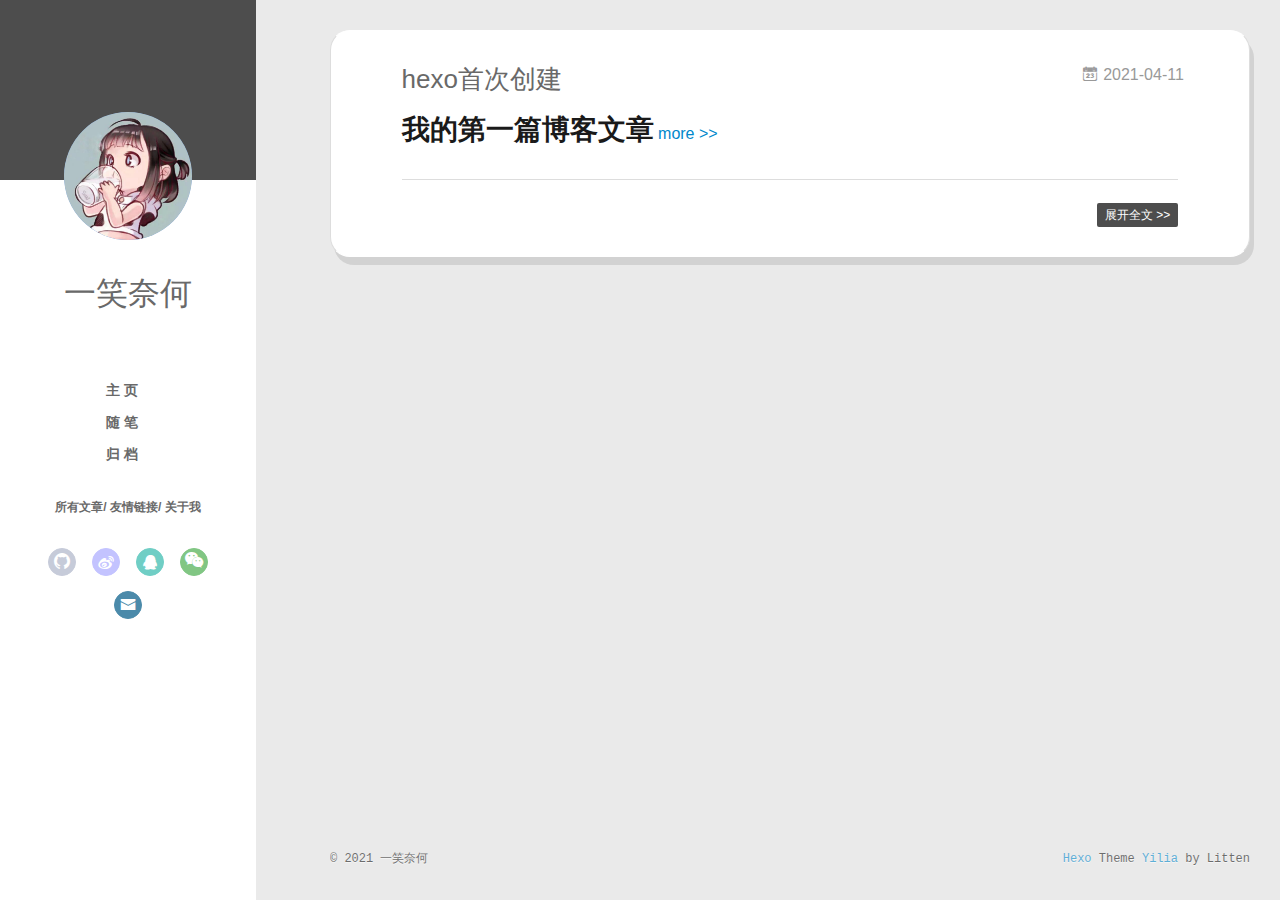
==== commit d4276ced: "Site updated: 2021-04-11 21:34:56" ====
--- a/index.html
+++ b/index.html
@@ -204,85 +204,6 @@
       
         <p class="article-more-link">
           <a class="article-more-a" href="/2021/04/11/hexo%E9%A6%96%E6%AC%A1%E5%88%9B%E5%BB%BA/">展开全文 >></a>
-        </p>
-      
-
-      
-      <div class="clearfix"></div>
-    </div>
-  </div>
-</article>
-
-<aside class="wrap-side-operation">
-    <div class="mod-side-operation">
-        
-        <div class="jump-container" id="js-jump-container" style="display:none;">
-            <a href="javascript:void(0)" class="mod-side-operation__jump-to-top">
-                <i class="icon-font icon-back"></i>
-            </a>
-            <div id="js-jump-plan-container" class="jump-plan-container" style="top: -11px;">
-                <i class="icon-font icon-plane jump-plane"></i>
-            </div>
-        </div>
-        
-        
-    </div>
-</aside>
-
-
-
-
-  
-    <article id="post-hello-world" class="article article-type-post  article-index" itemscope itemprop="blogPost">
-  <div class="article-inner">
-    
-      <header class="article-header">
-        
-  
-    <h1 itemprop="name">
-      <a class="article-title" href="/2021/04/11/hello-world/">Hello World</a>
-    </h1>
-  
-
-        
-        <a href="/2021/04/11/hello-world/" class="archive-article-date">
-  	<time datetime="2021-04-11T05:31:10.653Z" itemprop="datePublished"><i class="icon-calendar icon"></i>2021-04-11</time>
-</a>
-        
-      </header>
-    
-    <div class="article-entry" itemprop="articleBody">
-      
-        <span id="more"></span>
-
-<p>Welcome to <a target="_blank" rel="noopener" href="https://hexo.io/">Hexo</a>! This is your very first post. Check <a target="_blank" rel="noopener" href="https://hexo.io/docs/">documentation</a> for more info. If you get any problems when using Hexo, you can find the answer in <a target="_blank" rel="noopener" href="https://hexo.io/docs/troubleshooting.html">troubleshooting</a> or you can ask me on <a target="_blank" rel="noopener" href="https://github.com/hexojs/hexo/issues">GitHub</a>.</p>
-<!--more-->
-
-<h2 id="Quick-Start"><a href="#Quick-Start" class="headerlink" title="Quick Start"></a>Quick Start</h2><h3 id="Create-a-new-post"><a href="#Create-a-new-post" class="headerlink" title="Create a new post"></a>Create a new post</h3><figure class="highlight bash"><table><tr><td class="gutter"><pre><span class="line">1</span><br></pre></td><td class="code"><pre><span class="line">$ hexo new <span class="string">&quot;My New Post&quot;</span></span><br></pre></td></tr></table></figure>
-
-<p>More info: <a target="_blank" rel="noopener" href="https://hexo.io/docs/writing.html">Writing</a></p>
-<h3 id="Run-server"><a href="#Run-server" class="headerlink" title="Run server"></a>Run server</h3><figure class="highlight bash"><table><tr><td class="gutter"><pre><span class="line">1</span><br></pre></td><td class="code"><pre><span class="line">$ hexo server</span><br></pre></td></tr></table></figure>
-
-<p>More info: <a target="_blank" rel="noopener" href="https://hexo.io/docs/server.html">Server</a></p>
-<h3 id="Generate-static-files"><a href="#Generate-static-files" class="headerlink" title="Generate static files"></a>Generate static files</h3><figure class="highlight bash"><table><tr><td class="gutter"><pre><span class="line">1</span><br></pre></td><td class="code"><pre><span class="line">$ hexo generate</span><br></pre></td></tr></table></figure>
-
-<p>More info: <a target="_blank" rel="noopener" href="https://hexo.io/docs/generating.html">Generating</a></p>
-<h3 id="Deploy-to-remote-sites"><a href="#Deploy-to-remote-sites" class="headerlink" title="Deploy to remote sites"></a>Deploy to remote sites</h3><figure class="highlight bash"><table><tr><td class="gutter"><pre><span class="line">1</span><br></pre></td><td class="code"><pre><span class="line">$ hexo deploy</span><br></pre></td></tr></table></figure>
-
-<p>More info: <a target="_blank" rel="noopener" href="https://hexo.io/docs/one-command-deployment.html">Deployment</a></p>
-
-      
-
-      
-    </div>
-    <div class="article-info article-info-index">
-      
-      
-      
-
-      
-        <p class="article-more-link">
-          <a class="article-more-a" href="/2021/04/11/hello-world/">展开全文 >></a>
         </p>
       
 
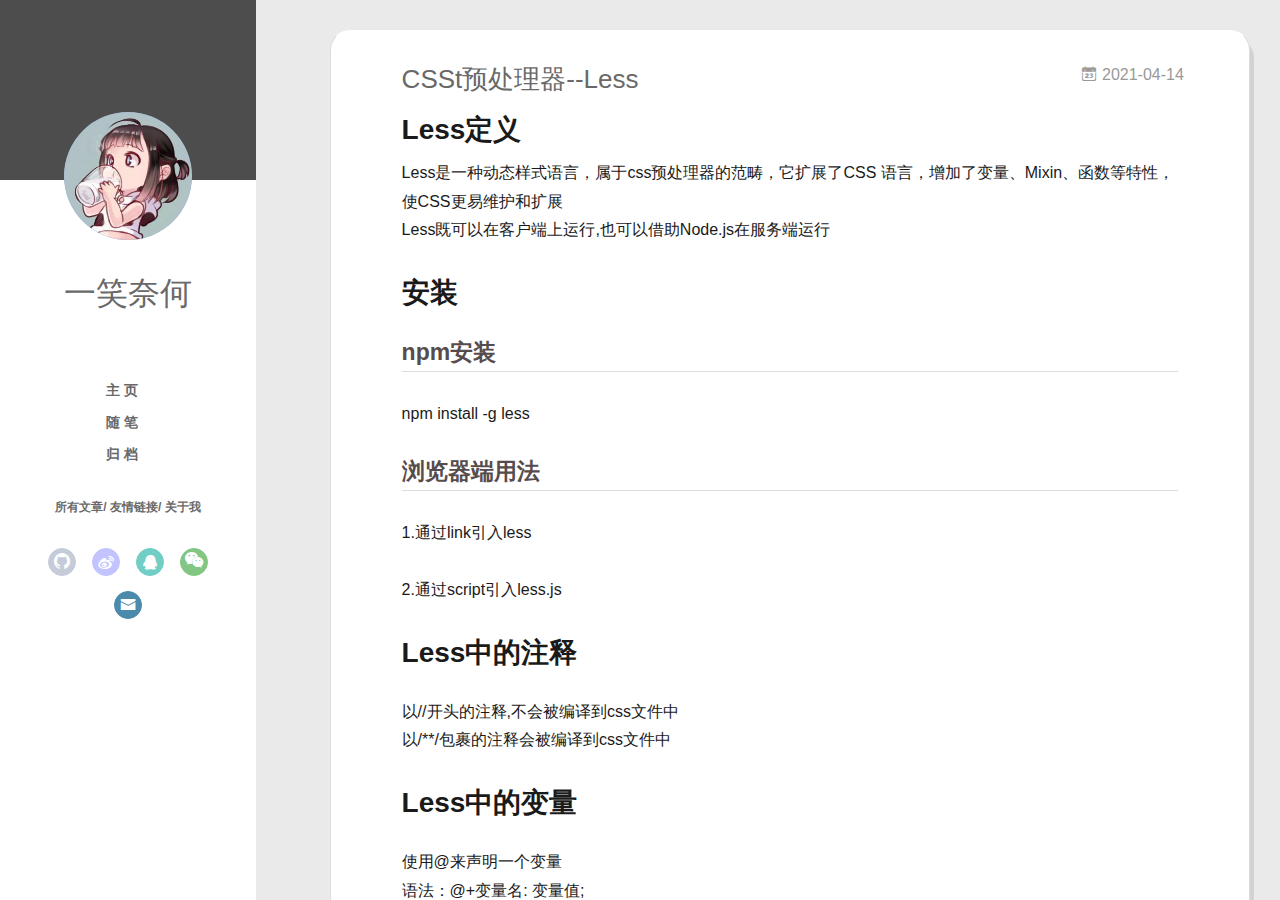
==== commit bb94d64f: "Site updated: 2021-04-14 12:14:31" ====
--- a/index.html
+++ b/index.html
@@ -167,6 +167,79 @@
           </div>
           <div id="js-content" class="content-ll">
             
+  
+    <article id="post-CSS预处理器-Less" class="article article-type-post  article-index" itemscope itemprop="blogPost">
+  <div class="article-inner">
+    
+      <header class="article-header">
+        
+  
+    <h1 itemprop="name">
+      <a class="article-title" href="/2021/04/14/CSS%E9%A2%84%E5%A4%84%E7%90%86%E5%99%A8-Less/">CSSt预处理器--Less</a>
+    </h1>
+  
+
+        
+        <a href="/2021/04/14/CSS%E9%A2%84%E5%A4%84%E7%90%86%E5%99%A8-Less/" class="archive-article-date">
+  	<time datetime="2021-04-14T03:14:14.000Z" itemprop="datePublished"><i class="icon-calendar icon"></i>2021-04-14</time>
+</a>
+        
+      </header>
+    
+    <div class="article-entry" itemprop="articleBody">
+      
+        <h1 id="Less定义"><a href="#Less定义" class="headerlink" title="Less定义"></a>Less定义</h1><p>Less是一种动态样式语言，属于css预处理器的范畴，它扩展了CSS 语言，增加了变量、Mixin、函数等特性，使CSS更易维护和扩展<br>Less既可以在客户端上运行,也可以借助Node.js在服务端运行  </p>
+<h1 id="安装"><a href="#安装" class="headerlink" title="安装"></a>安装</h1><h2 id="npm安装"><a href="#npm安装" class="headerlink" title="npm安装"></a>npm安装</h2><p>npm install -g less  </p>
+<h2 id="浏览器端用法"><a href="#浏览器端用法" class="headerlink" title="浏览器端用法"></a>浏览器端用法</h2><p>1.通过link引入less  </p>
+<link rel="stylesheet/less" type="text/css" href=".less文件的路径" />  
+2.通过script引入less.js  
+<script src="less.js" type="text/javascript"></script>   
+
+<h1 id="Less中的注释"><a href="#Less中的注释" class="headerlink" title="Less中的注释"></a>Less中的注释</h1><p>以//开头的注释,不会被编译到css文件中<br>以/**/包裹的注释会被编译到css文件中  </p>
+<h1 id="Less中的变量"><a href="#Less中的变量" class="headerlink" title="Less中的变量"></a>Less中的变量</h1><p>使用@来声明一个变量<br>    语法：@+变量名: 变量值;<br>    例：@color: pink;<br>1.作为普通属性值使用<br>    语法：属性: @变量名<br>    例：background: @color<br>2.作为选择器和属性名<br>    属性语法：@变量名: 属性值<br>    选择器语法：@变量名: (#/.)选择器名<br>    使用：@{变量名}<br>    例：@selector: #wrap;<br>    @mar: margin;<br>    @{selector} {}<br>    @{mar}: 相关的值<br>3.作为URL:@{ur1}<br>4.变量的延迟加载  </p>
+<h1 id="Less的嵌套规则"><a href="#Less的嵌套规则" class="headerlink" title="Less的嵌套规则"></a>Less的嵌套规则</h1><p>1.&amp;：表示当前的这个样式和上一个的样式平级。如：在使用 :hover、:link等的时候，在它的前面加一个&amp;就表示上一个元素的:hover、:link效果，不会在它们之间出现空格的效果<br>2.基本的嵌套规则  </p>
+<h1 id="Less中的混合-Mixins"><a href="#Less中的混合-Mixins" class="headerlink" title="Less中的混合(Mixins)"></a>Less中的混合(Mixins)</h1><p>混合：就是将一系列属性从一个规则集引入到另一个规则集的方式<br>1.普通混合  </p>
+
+      
+
+      
+    </div>
+    <div class="article-info article-info-index">
+      
+      
+      
+
+      
+        <p class="article-more-link">
+          <a class="article-more-a" href="/2021/04/14/CSS%E9%A2%84%E5%A4%84%E7%90%86%E5%99%A8-Less/">展开全文 >></a>
+        </p>
+      
+
+      
+      <div class="clearfix"></div>
+    </div>
+  </div>
+</article>
+
+<aside class="wrap-side-operation">
+    <div class="mod-side-operation">
+        
+        <div class="jump-container" id="js-jump-container" style="display:none;">
+            <a href="javascript:void(0)" class="mod-side-operation__jump-to-top">
+                <i class="icon-font icon-back"></i>
+            </a>
+            <div id="js-jump-plan-container" class="jump-plan-container" style="top: -11px;">
+                <i class="icon-font icon-plane jump-plane"></i>
+            </div>
+        </div>
+        
+        
+    </div>
+</aside>
+
+
+
+
   
     <article id="post-hexo首次创建" class="article article-type-post  article-index" itemscope itemprop="blogPost">
   <div class="article-inner">
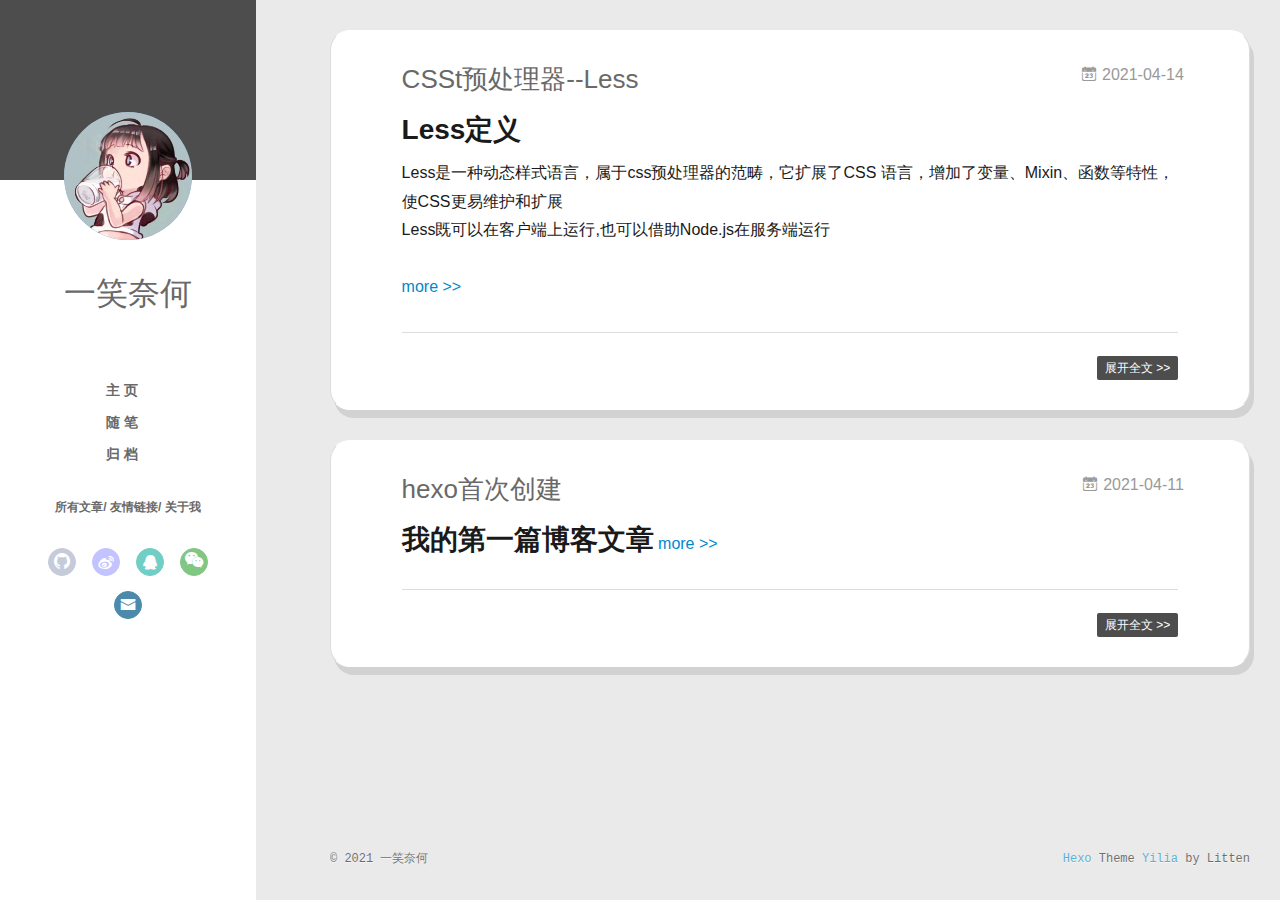
==== commit 11c50a10: "Site updated: 2021-04-14 12:16:27" ====
--- a/index.html
+++ b/index.html
@@ -189,17 +189,9 @@
     <div class="article-entry" itemprop="articleBody">
       
         <h1 id="Less定义"><a href="#Less定义" class="headerlink" title="Less定义"></a>Less定义</h1><p>Less是一种动态样式语言，属于css预处理器的范畴，它扩展了CSS 语言，增加了变量、Mixin、函数等特性，使CSS更易维护和扩展<br>Less既可以在客户端上运行,也可以借助Node.js在服务端运行  </p>
-<h1 id="安装"><a href="#安装" class="headerlink" title="安装"></a>安装</h1><h2 id="npm安装"><a href="#npm安装" class="headerlink" title="npm安装"></a>npm安装</h2><p>npm install -g less  </p>
-<h2 id="浏览器端用法"><a href="#浏览器端用法" class="headerlink" title="浏览器端用法"></a>浏览器端用法</h2><p>1.通过link引入less  </p>
-<link rel="stylesheet/less" type="text/css" href=".less文件的路径" />  
-2.通过script引入less.js  
-<script src="less.js" type="text/javascript"></script>   
-
-<h1 id="Less中的注释"><a href="#Less中的注释" class="headerlink" title="Less中的注释"></a>Less中的注释</h1><p>以//开头的注释,不会被编译到css文件中<br>以/**/包裹的注释会被编译到css文件中  </p>
-<h1 id="Less中的变量"><a href="#Less中的变量" class="headerlink" title="Less中的变量"></a>Less中的变量</h1><p>使用@来声明一个变量<br>    语法：@+变量名: 变量值;<br>    例：@color: pink;<br>1.作为普通属性值使用<br>    语法：属性: @变量名<br>    例：background: @color<br>2.作为选择器和属性名<br>    属性语法：@变量名: 属性值<br>    选择器语法：@变量名: (#/.)选择器名<br>    使用：@{变量名}<br>    例：@selector: #wrap;<br>    @mar: margin;<br>    @{selector} {}<br>    @{mar}: 相关的值<br>3.作为URL:@{ur1}<br>4.变量的延迟加载  </p>
-<h1 id="Less的嵌套规则"><a href="#Less的嵌套规则" class="headerlink" title="Less的嵌套规则"></a>Less的嵌套规则</h1><p>1.&amp;：表示当前的这个样式和上一个的样式平级。如：在使用 :hover、:link等的时候，在它的前面加一个&amp;就表示上一个元素的:hover、:link效果，不会在它们之间出现空格的效果<br>2.基本的嵌套规则  </p>
-<h1 id="Less中的混合-Mixins"><a href="#Less中的混合-Mixins" class="headerlink" title="Less中的混合(Mixins)"></a>Less中的混合(Mixins)</h1><p>混合：就是将一系列属性从一个规则集引入到另一个规则集的方式<br>1.普通混合  </p>
-
+        
+          <a class="article-more-a" href="/2021/04/14/CSS%E9%A2%84%E5%A4%84%E7%90%86%E5%99%A8-Less/#more">more >></a>
+        
       
 
       
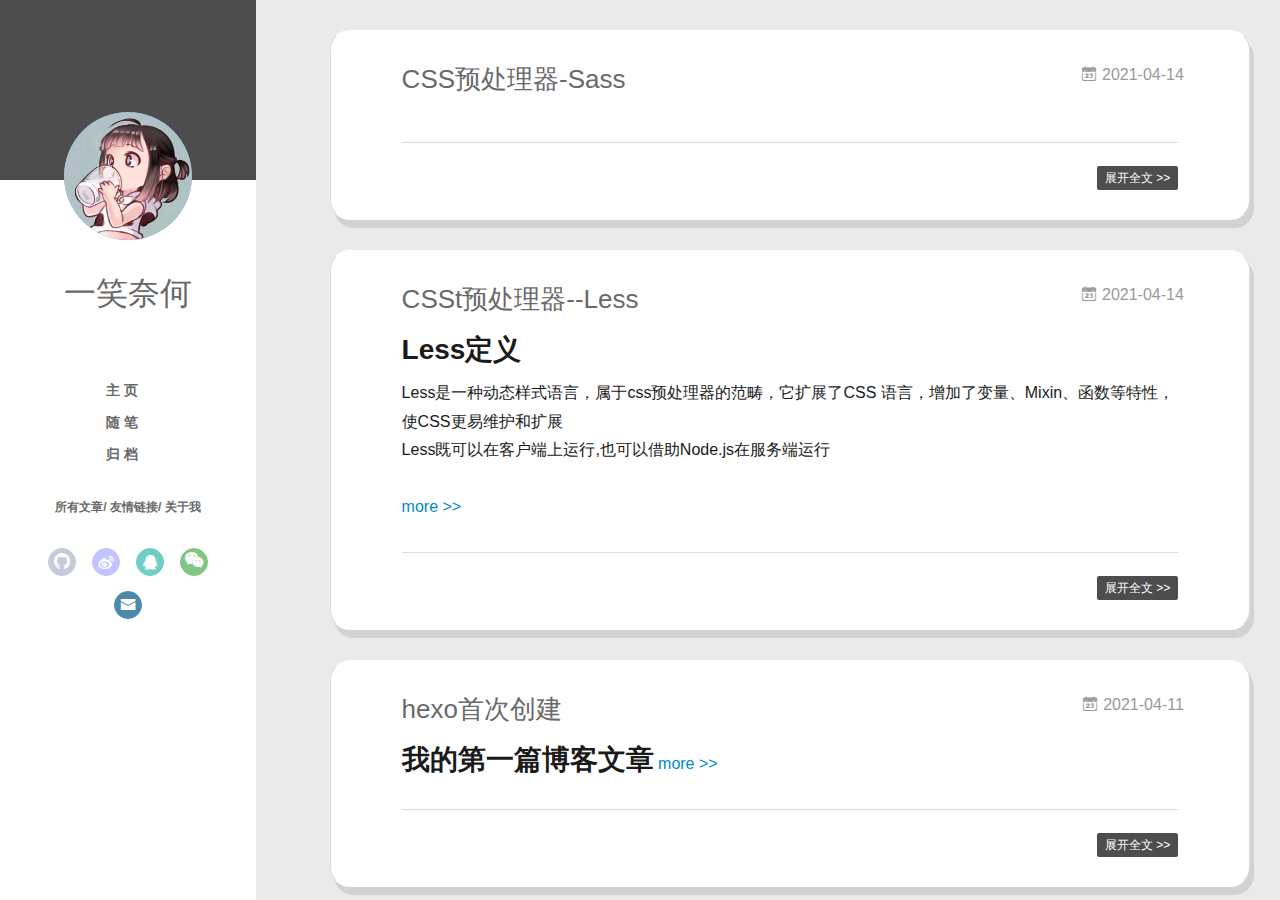
==== commit 60619ca3: "Site updated: 2021-04-14 15:42:35" ====
--- a/index.html
+++ b/index.html
@@ -167,6 +167,68 @@
           </div>
           <div id="js-content" class="content-ll">
             
+  
+    <article id="post-CSS预处理器-Sass" class="article article-type-post  article-index" itemscope itemprop="blogPost">
+  <div class="article-inner">
+    
+      <header class="article-header">
+        
+  
+    <h1 itemprop="name">
+      <a class="article-title" href="/2021/04/14/CSS%E9%A2%84%E5%A4%84%E7%90%86%E5%99%A8-Sass/">CSS预处理器-Sass</a>
+    </h1>
+  
+
+        
+        <a href="/2021/04/14/CSS%E9%A2%84%E5%A4%84%E7%90%86%E5%99%A8-Sass/" class="archive-article-date">
+  	<time datetime="2021-04-14T07:28:27.000Z" itemprop="datePublished"><i class="icon-calendar icon"></i>2021-04-14</time>
+</a>
+        
+      </header>
+    
+    <div class="article-entry" itemprop="articleBody">
+      
+        
+      
+
+      
+    </div>
+    <div class="article-info article-info-index">
+      
+      
+      
+
+      
+        <p class="article-more-link">
+          <a class="article-more-a" href="/2021/04/14/CSS%E9%A2%84%E5%A4%84%E7%90%86%E5%99%A8-Sass/">展开全文 >></a>
+        </p>
+      
+
+      
+      <div class="clearfix"></div>
+    </div>
+  </div>
+</article>
+
+<aside class="wrap-side-operation">
+    <div class="mod-side-operation">
+        
+        <div class="jump-container" id="js-jump-container" style="display:none;">
+            <a href="javascript:void(0)" class="mod-side-operation__jump-to-top">
+                <i class="icon-font icon-back"></i>
+            </a>
+            <div id="js-jump-plan-container" class="jump-plan-container" style="top: -11px;">
+                <i class="icon-font icon-plane jump-plane"></i>
+            </div>
+        </div>
+        
+        
+    </div>
+</aside>
+
+
+
+
   
     <article id="post-CSS预处理器-Less" class="article article-type-post  article-index" itemscope itemprop="blogPost">
   <div class="article-inner">
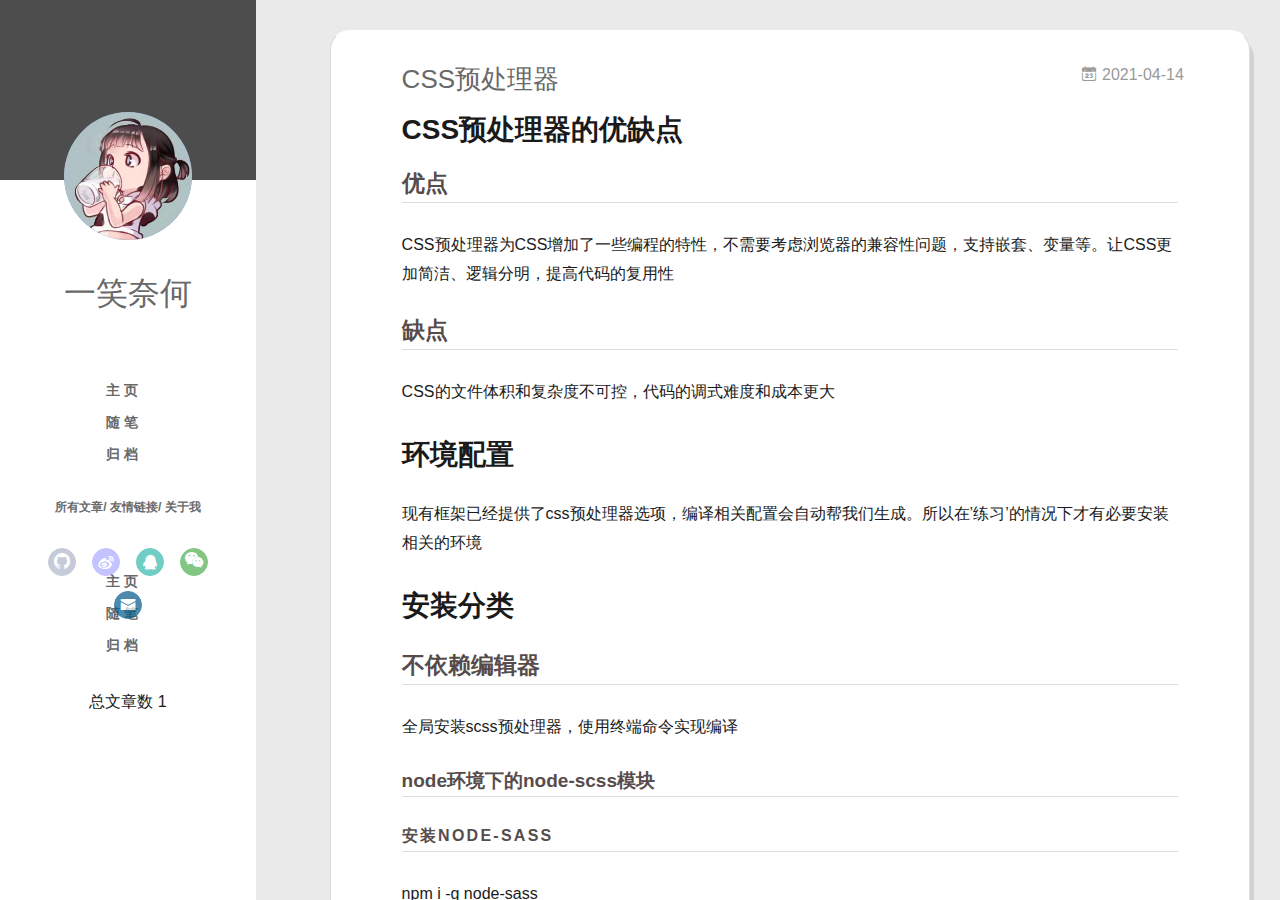
==== commit a8f88f86: "Site updated: 2021-04-15 02:01:25" ====
--- a/index.html
+++ b/index.html
@@ -97,6 +97,21 @@
 				</div>
 			
 		</nav>
+
+		<nav class="header-menu">
+			<ul>
+			
+				<li><a href="/">主 页</a></li>
+			
+				<li><a href="/tags/%E9%9A%8F%E7%AC%94/">随 笔</a></li>
+			
+				<li><a href="/archives/index.html">归 档</a></li>
+			
+			</ul>
+		</nav>
+		<nav>
+			总文章数 1
+		</nav>
 	</header>		
 </div>
 
@@ -168,26 +183,397 @@
           <div id="js-content" class="content-ll">
             
   
-    <article id="post-CSS预处理器-Sass" class="article article-type-post  article-index" itemscope itemprop="blogPost">
+    <article id="post-CSS预处理器" class="article article-type-post  article-index" itemscope itemprop="blogPost">
   <div class="article-inner">
     
       <header class="article-header">
         
   
     <h1 itemprop="name">
-      <a class="article-title" href="/2021/04/14/CSS%E9%A2%84%E5%A4%84%E7%90%86%E5%99%A8-Sass/">CSS预处理器-Sass</a>
+      <a class="article-title" href="/2021/04/14/CSS%E9%A2%84%E5%A4%84%E7%90%86%E5%99%A8/">CSS预处理器</a>
     </h1>
   
 
         
-        <a href="/2021/04/14/CSS%E9%A2%84%E5%A4%84%E7%90%86%E5%99%A8-Sass/" class="archive-article-date">
-  	<time datetime="2021-04-14T07:28:27.000Z" itemprop="datePublished"><i class="icon-calendar icon"></i>2021-04-14</time>
+        <a href="/2021/04/14/CSS%E9%A2%84%E5%A4%84%E7%90%86%E5%99%A8/" class="archive-article-date">
+  	<time datetime="2021-04-14T08:26:31.000Z" itemprop="datePublished"><i class="icon-calendar icon"></i>2021-04-14</time>
 </a>
         
       </header>
     
     <div class="article-entry" itemprop="articleBody">
       
+        <h1 id="CSS预处理器的优缺点"><a href="#CSS预处理器的优缺点" class="headerlink" title="CSS预处理器的优缺点"></a>CSS预处理器的优缺点</h1><h2 id="优点"><a href="#优点" class="headerlink" title="优点"></a>优点</h2><p>CSS预处理器为CSS增加了一些编程的特性，不需要考虑浏览器的兼容性问题，支持嵌套、变量等。让CSS更加简洁、逻辑分明，提高代码的复用性   </p>
+<h2 id="缺点"><a href="#缺点" class="headerlink" title="缺点"></a>缺点</h2><p>CSS的文件体积和复杂度不可控，代码的调式难度和成本更大      </p>
+<h1 id="环境配置"><a href="#环境配置" class="headerlink" title="环境配置"></a>环境配置</h1><p>现有框架已经提供了css预处理器选项，编译相关配置会自动帮我们生成。所以在’练习’的情况下才有必要安装相关的环境</p>
+<h1 id="安装分类"><a href="#安装分类" class="headerlink" title="安装分类"></a>安装分类</h1><h2 id="不依赖编辑器"><a href="#不依赖编辑器" class="headerlink" title="不依赖编辑器"></a>不依赖编辑器</h2><p>全局安装scss预处理器，使用终端命令实现编译</p>
+<h3 id="node环境下的node-scss模块"><a href="#node环境下的node-scss模块" class="headerlink" title="node环境下的node-scss模块"></a>node环境下的node-scss模块</h3><h4 id="安装node-sass"><a href="#安装node-sass" class="headerlink" title="安装node-sass"></a>安装node-sass</h4><p>npm i -g node-sass</p>
+<h4 id="查看node-sass是否安装成功"><a href="#查看node-sass是否安装成功" class="headerlink" title="查看node-sass是否安装成功"></a>查看node-sass是否安装成功</h4><p>node-sass -v</p>
+<h2 id="依赖编辑器"><a href="#依赖编辑器" class="headerlink" title="依赖编辑器"></a>依赖编辑器</h2><h3 id="IDE代表：webstorm"><a href="#IDE代表：webstorm" class="headerlink" title="IDE代表：webstorm"></a>IDE代表：webstorm</h3><p>前提是安装了命令行编译工具，配置自动命令，另外安装一个代码提示插件scss</p>
+<ul>
+<li>安装上述命令行工具之一（以node-sass为例演示）</li>
+<li>依次打开并点击：File -&gt; Settings -&gt; Tools -&gt; Files Watchers -&gt; + -&gt; 选择SCSS文件标识</li>
+<li>Name随意写，供自己看而已</li>
+<li>File Type选择SCSS Style Sheet</li>
+<li>Scope选择All Places</li>
+<li>Program选择安装的node-sass对应的cmd文件（node-sass.cmd）</li>
+<li>Arguments按需选择（这里以*$FileName$:$FileNameWithoutExtension$.css*为例）</li>
+<li>Output paths to refresh按需选择（这里以*$FileNameWithoutExtension$.css*为例）</li>
+<li>点击OK，配置完成</li>
+</ul>
+<h3 id="编辑器代表：VSCode"><a href="#编辑器代表：VSCode" class="headerlink" title="编辑器代表：VSCode"></a>编辑器代表：VSCode</h3><p>安装Easy Sass（编译插件）和Sass（代码提示）两个插件，注意大小写<br>1.在扩展中搜索Easy Sass和Sass，点击安装</p>
+<h1 id="CSS预处理器-Sass"><a href="#CSS预处理器-Sass" class="headerlink" title="CSS预处理器-Sass"></a>CSS预处理器-Sass</h1><h2 id="Sass定义"><a href="#Sass定义" class="headerlink" title="Sass定义"></a>Sass定义</h2><p>Sass是一个css预处理器，可以减少css重复的代码，完全兼容所有版本的css。是一门弱类型的语言</p>
+<h2 id="为什么要使用Sass"><a href="#为什么要使用Sass" class="headerlink" title="为什么要使用Sass"></a>为什么要使用Sass</h2><ul>
+<li>可以使用变量</li>
+<li>能自动转换RGBA颜色值</li>
+<li>浏览器兼容性比css更好</li>
+<li>使用嵌套规则减少了大量的重复选择器</li>
+<li>自动压缩css</li>
+</ul>
+<h2 id="Sass和Scss的区别"><a href="#Sass和Scss的区别" class="headerlink" title="Sass和Scss的区别"></a>Sass和Scss的区别</h2><ul>
+<li>Sass有两套语法：<ul>
+<li>第一种或者最新的语法被称为Scss，它是css语法的扩展。这种语法的文件扩展名为.scss</li>
+<li>第二种或更旧的语法被称为Sass，提供了一种更为简洁的css编写方式，它使用缩进而不是{}来表示选择器的嵌套，使用换行符而不是分号来分隔属性。这种语法的文件扩展名为.sass</li>
+</ul>
+</li>
+</ul>
+<p>任何一种格式都可以直接导入（@import）到另一种格式中使用，或者通过sass-convert命令工具转换成另一种格式<br>.sass在书写样式的时候可以省略{}，使用Tab缩进符来控制层次；.scss在书写样式的时候与原生css的书写格式一致</p>
+<p>.sass格式：</p>
+<pre><code>body
+    background: red;
+</code></pre>
+<p>.scss格式：</p>
+<pre><code>body &#123;
+    background: green;
+&#125;
+</code></pre>
+<p>应用场景：<br>一个新项目可以使用.sass，如果是一个旧的项目就不建议使用.sass，这样的工作量很大；.scss在使用的时候可以直接将一个css文件的后缀改为.scss    </p>
+<h2 id="Sass语法"><a href="#Sass语法" class="headerlink" title="Sass语法"></a>Sass语法</h2><h3 id="注释"><a href="#注释" class="headerlink" title="注释"></a>注释</h3><ul>
+<li>/**/<br>使用这个注释，则里面的内容会被输出到编译后的css文件中</li>
+<li>//<br>使用这个注释，由它注释的内容不会输出到编译后的css文件中</li>
+<li>!<br>将 ! 作为多行注释的第一个字符表示在压缩输出模式下保留这条注释并输出到 CSS 文件中，通常用于添加版权信息。</li>
+</ul>
+<p>例：</p>
+<pre><code>$author: &#39;gdream@126.com&#39;;
+/*!
+    Author: #&#123;$author&#125;
+*/
+</code></pre>
+<p>压缩输出：</p>
+<pre><code>/*!
+    Author: &#39;gdream@126.com&#39;
+*/
+</code></pre>
+<h3 id="变量"><a href="#变量" class="headerlink" title="变量"></a>变量</h3><h4 id="定义和使用"><a href="#定义和使用" class="headerlink" title="定义和使用"></a>定义和使用</h4><p>语法：$+变量名: 值;</p>
+<p>例：</p>
+<pre><code>$color: #00a4ff;
+#app &#123;
+    background: $color;
+&#125;
+</code></pre>
+<h4 id="作用域"><a href="#作用域" class="headerlink" title="作用域"></a>作用域</h4><p>变量支持块级作用域，嵌套规则内定义的变量只能在嵌套规则内使用（局部变量），不在嵌套规则内定义的变量则可在任何地方使用（全局变量）。将局部变量转换为全局变量可以添加 !global 声明</p>
+<p>例：</p>
+<pre><code>#foo &#123;
+    $width: 5em !global;
+     width: $width;
+&#125;
+#bar &#123;
+    width: $width;
+&#125;
+</code></pre>
+<p>编译后：</p>
+<pre><code>#foo &#123;
+    width: 5em;
+&#125;
+#bar &#123;
+    width: 5em;
+&#125;
+</code></pre>
+<h3 id="数据类型"><a href="#数据类型" class="headerlink" title="数据类型"></a>数据类型</h3><p>Sass支持7种主要的数据类型：<br>判断数据类型的方式：<strong>type-of($value)</strong></p>
+<h4 id="字符串-Strings"><a href="#字符串-Strings" class="headerlink" title="字符串(Strings)"></a>字符串(Strings)</h4><p>Sass支持CSS的两种字符串类型：<strong>有引号字符串</strong>和<strong>无引号字符串</strong><br><strong>如：”foo”, ‘bar’, baz</strong></p>
+<pre><code>$name: &#39;Tom Bob&#39;;
+$container: &quot;top bottom&quot;;
+$what: heart;
+</code></pre>
+<p><strong>注：在编译 CSS 文件时不会改变其类型。只有一种情况例外，使用 <code>#&#123;&#125;</code> (interpolation) 时，有引号字符串将被编译为无引号字符串，这样便于在 mixin 中引用选择器名</strong></p>
+<h4 id="数字-Numbers"><a href="#数字-Numbers" class="headerlink" title="数字(Numbers)"></a>数字(Numbers)</h4><p>Sass支持两种数字类型：<strong>带单位数字</strong>和<strong>不带单位数字</strong>。(可正可负可为零，可整可浮点)<br>如：<strong>1, 2, 13, 10px</strong></p>
+<pre><code>$my-age: 19;
+$your-age: 19.5;
+$height: 120px;
+注：单位会和数字当做一个整体，进行算数运算
+</code></pre>
+<h4 id="空值-null"><a href="#空值-null" class="headerlink" title="空值(null)"></a>空值(null)</h4><p>只有一个值null</p>
+<pre><code>$nullVau: null;
+null表示一个空值，不能与任何类型进行算数运算
+</code></pre>
+<h4 id="布尔型-Booleans"><a href="#布尔型-Booleans" class="headerlink" title="布尔型(Booleans)"></a>布尔型(Booleans)</h4><p>只有两个取值：<strong>true</strong>和<strong>false</strong></p>
+<pre><code>$a: true;
+$b: false;
+注：只有自身是false和null才会返回false，其他一切都将返回true
+</code></pre>
+<h4 id="数组-Lists"><a href="#数组-Lists" class="headerlink" title="数组(Lists)"></a>数组(Lists)</h4><p>通过<strong>空格</strong>或者<strong>逗号</strong>分隔的一系列的值。独立的值也能被视为数组 —— 只包含一个值的数组。索引从1开始</p>
+<pre><code>$list0: 1px 2px 5px 6px;
+$list1: 1px 2px, 5px 6px;
+$list2: (1px 2px) (5px 6px);
+</code></pre>
+<p>数组中可以包含子数组，比如<strong>1px 2px, 5px 6px</strong>是包含<strong>1px 2px</strong>与<strong>5px 6px</strong>两个数组的数组。<br>如果内外两层数组使用相同的分隔方式，需要用圆括号包裹内层，所以也可以写成 <strong>(1px 2px) (5px 6px)</strong> 。<br>区别是之前的 <strong>1px 2px, 5px 6px</strong> 使用逗号分割了两个子数组，而 <strong>(1px 2px) (5px 6px)</strong> 则使用空格分割。<br>这两种写法在编译成CSS时是完全一样的，但是在Sass文件中却有不同的意义，前者是包含两个数组的数组，而后者是包含四个值的数组。</p>
+<p>**()**表示不包含任何值的空数组（在 Sass 3.3 版之后也视为空的map）。空数组不可以直接编译成 CSS，比如编译 <strong>font-family: ()</strong> Sass 将会报错。如果数组中包含空数组或空值，编译时将被清除，比如 1px 2px () 3px 或 1px 2px null 3px。</p>
+<p>基于逗号分隔的数组允许保留结尾的逗号，这样做的意义是强调数组的结构关系，尤其是需要声明只包含单个值的数组时。例如 <strong>(1,)</strong> 表示只包含 <strong>1</strong> 的数组，而 <strong>(1 2 3,)</strong> 表示包含 <strong>1 2 3</strong> 这个以空格分隔的数组的数组。</p>
+<h4 id="映射-Maps"><a href="#映射-Maps" class="headerlink" title="映射(Maps)"></a>映射(Maps)</h4><p>Maps必须被圆括号包围，可以映射任何类型键值对（任何类型，包括内嵌maps，不过不推荐这种内嵌方式）<br>相当于 JavaScript 的 object，**(key1: value1, key2: value2)**</p>
+<pre><code>$map: ( 
+    $key1: value1, 
+    $key2: value2, 
+    $key3: value3 
+)
+</code></pre>
+<h4 id="颜色-Colors"><a href="#颜色-Colors" class="headerlink" title="颜色 (Colors)"></a>颜色 (Colors)</h4><p>CSS原有颜色类型，十六进制、RGB、RGBA、HSL、HSLA和色彩单词<br>SCSS提供了内置Colors函数，从而更方便地使用颜色</p>
+<pre><code>$color0: green;
+$color1: lighten($color, 15%);
+$color2: darken($color, 15%);
+$color3: saturate($color, 15%);
+$color4: desaturate($color, 15%);
+$color5: (green + red);
+</code></pre>
+<hr>
+<h3 id="运算"><a href="#运算" class="headerlink" title="运算"></a>运算</h3><h4 id="数字运算符"><a href="#数字运算符" class="headerlink" title="数字运算符"></a>数字运算符</h4><p>Sass支持数字的加减乘除、取余等运算，如果必要会在不同单位间转换值。<br>如果要保留运算符号，应该使用插值语法</p>
+<h5 id="加"><a href="#加" class="headerlink" title="加(+)"></a>加(+)</h5><pre><code>// 纯数字
+$add1: 1 + 2;    // 3
+$add2: 1 + 2px; // 3px
+$add3: 1px + 2; // 3px
+$add4: 1px + 2px;//3px
+
+// 纯字符串
+$add5: &quot;a&quot; + &quot;b&quot;; // &quot;ab&quot;
+$add6: &quot;a&quot; + b;      // &quot;ab&quot;
+$add7: a + &quot;b&quot;;      // ab
+$add8: a + b;      // ab
+
+// 数字和字符串
+$add9: 1 + a;    // 1a
+$adda: a + 1;    // a1
+$addb: &quot;1&quot; + a; // &quot;1a&quot;
+$addc: 1 + &quot;a&quot;; // &quot;1a&quot;
+$addd: &quot;a&quot; + 1; // &quot;a1&quot;
+$adde: a + &quot;1&quot;; // a1
+$addf: 1 + &quot;1&quot;; // &quot;11&quot;
+</code></pre>
+<ul>
+<li>纯数字：只要有单位，结果必有单位</li>
+<li>纯字符串：<em>第一个字符串有无引号</em>决定结果 是否有引号</li>
+<li>数字和字符串：第一位有引号，结果必有引号；第一位对应数字非数字且最后一位带有引号，则结果必为引号</li>
+</ul>
+<h5 id="减"><a href="#减" class="headerlink" title="减(-)"></a>减(-)</h5><pre><code>$add1: 1 - 2;    // -1
+$add2: 1 - 2px; // -1px
+$add3: 1px - 2; // -1px
+$add4: 1px - 2px;//-1px
+
+$sub1: a - 1;  // a-1
+$sub2: 1 - a;  // 1-a
+$sub3: &quot;a&quot; - 1;// &quot;a&quot;-1
+$sub4: a - &quot;1&quot;;// a-&quot;1&quot;
+</code></pre>
+<ul>
+<li>前部分必须为数字，且两端只能有一个是以字符结尾的</li>
+<li>两端的值有一个不是以数字开头的，编译结果就是去除空格后按顺序拼接，包括引号</li>
+</ul>
+<h5 id="乘"><a href="#乘" class="headerlink" title="乘(*)"></a>乘(*)</h5><pre><code>$num1: 1 * 2;    // 2
+$mul2: 1 * 2px;  // 2px
+$num3: 1px * 2;  // 2px
+$num4: 2px * 2px;// 编译不通过
+$num5: 1 * 2abc; // 2abc
+</code></pre>
+<ul>
+<li>运算符前面的部分必须是数字</li>
+<li>运算符两端只能有一个部分是字符串结尾</li>
+</ul>
+<h5 id="除"><a href="#除" class="headerlink" title="除(/)"></a>除(/)</h5><ul>
+<li>不会四舍五入，精确到小数点后5位</li>
+<li>每个字段前部分必须为数字，且当前者只是单纯数字无单位时，后者不能有字符。其余结果就按顺序去除空格后拼接起来。<br>(因为此时后缀被当被单位看待了)</li>
+</ul>
+<h5 id="取余"><a href="#取余" class="headerlink" title="取余(%)"></a>取余(%)</h5><ul>
+<li>值与运算符之间必须要有空格，否则会被看做字符串</li>
+</ul>
+<h4 id="关系运算符"><a href="#关系运算符" class="headerlink" title="关系运算符"></a>关系运算符</h4><p>大前提：运算符两端必须为<strong>数字</strong>或<strong>前部分数字后部分字符</strong><br>返回值：<strong>true</strong> or <strong>false</strong></p>
+<h5 id="大于-gt"><a href="#大于-gt" class="headerlink" title="大于(&gt;)"></a>大于(&gt;)</h5><pre><code>$a: 1 &gt; 2; // false
+</code></pre>
+<h5 id="小于-lt"><a href="#小于-lt" class="headerlink" title="小于(&lt;)"></a>小于(&lt;)</h5><pre><code>$a: 1 &lt; 2; // true
+</code></pre>
+<h5 id="大于等于-gt"><a href="#大于等于-gt" class="headerlink" title="大于等于(&gt;=)"></a>大于等于(&gt;=)</h5><pre><code>$a: 1 &gt;= 2; // false
+</code></pre>
+<h5 id="小于等于-lt"><a href="#小于等于-lt" class="headerlink" title="小于等于(&lt;=)"></a>小于等于(&lt;=)</h5><pre><code>$a: 1 &lt;= 2; // true
+</code></pre>
+<h4 id="相等运算符"><a href="#相等运算符" class="headerlink" title="相等运算符"></a>相等运算符</h4><p>作用范围：相等运算 <strong>==, !=</strong> 可用于所有数据类型<br>返回值：true or false</p>
+<pre><code>$a: 1 == 1px; // true
+$b: &quot;a&quot; == a; // true
+</code></pre>
+<ul>
+<li>前部分为不带引号数字时，对比的仅仅是数字部分；反之，忽略引号，要求字符一一对应</li>
+</ul>
+<h4 id="布尔运算符"><a href="#布尔运算符" class="headerlink" title="布尔运算符"></a>布尔运算符</h4><p>Sass支持布尔型的 <strong>and、or以及not</strong> 运算。</p>
+<pre><code>$a: 1&gt;0 and 0&gt;=5; // false
+</code></pre>
+<ul>
+<li>值与”and”、”or”和”not”之间必须要有空格，否则会被看做字符串</li>
+</ul>
+<h4 id="颜色值运算"><a href="#颜色值运算" class="headerlink" title="颜色值运算"></a>颜色值运算</h4><p>颜色值的运算是分段计算进行的，也就是分别计算红色，绿色，以及蓝色的值</p>
+<h5 id="颜色值与颜色值"><a href="#颜色值与颜色值" class="headerlink" title="颜色值与颜色值"></a>颜色值与颜色值</h5><pre><code>p &#123;
+    color: #010203 + #040506;
+&#125;
+计算 01 + 04 = 05 02 + 05 = 07 03 + 06 = 09，然后编译为
+p &#123;
+    color: #050709;
+&#125;
+</code></pre>
+<h5 id="颜色值与数字"><a href="#颜色值与数字" class="headerlink" title="颜色值与数字"></a>颜色值与数字</h5><pre><code>p &#123;
+    color: #010203 * 2;
+&#125;
+计算 01 * 2 = 02 02 * 2 = 04 03 * 2 = 06，然后编译为
+p &#123;
+    color: #020406;
+&#125;
+</code></pre>
+<h5 id="RGB和HSL"><a href="#RGB和HSL" class="headerlink" title="RGB和HSL"></a>RGB和HSL</h5><p>如果颜色值包含 alpha channel（rgba 或 hsla 两种颜色值），必须拥有相等的 alpha 值才能进行运算，因为算术运算不会作用于 alpha 值。</p>
+<pre><code>p &#123;
+    color: rgba(255, 0, 0, 0.75) + rgba(0, 255, 0, 0.75);
+&#125;
+
+p &#123;
+    color: rgba(255, 255, 0, 0.75);
+&#125;
+</code></pre>
+<h4 id="运算符优先级"><a href="#运算符优先级" class="headerlink" title="运算符优先级"></a>运算符优先级</h4><ol>
+<li>()</li>
+<li>*、/、 %</li>
+<li>+、-</li>
+<li><blockquote>
+<p>、&lt;、&gt;=、&lt;=</p>
+</blockquote>
+</li>
+</ol>
+<h3 id="嵌套语法"><a href="#嵌套语法" class="headerlink" title="嵌套语法"></a>嵌套语法</h3><h3 id="杂货语法"><a href="#杂货语法" class="headerlink" title="杂货语法"></a>杂货语法</h3><h4 id="插值语法"><a href="#插值语法" class="headerlink" title="插值语法"></a>插值语法</h4><p>通过 <strong>#{}</strong> 插值语句可以在选择器、属性名和属性值中使用变量。<br>但大多数情况下，这样使用属性值可能还不如直接使用变量方便，但是使用 <strong>#{}</strong> 可以避免 Sass 运行运算表达式，直接编译 CSS。</p>
+<pre><code>$name: foo;
+$attr: border;
+p.#&#123;$name&#125; &#123;
+    #&#123;$attr&#125;-color: $name;
+&#125;
+</code></pre>
+<p>编译后：</p>
+<pre><code>p.foo &#123;
+    border-color: foo;
+&#125;
+</code></pre>
+<h4 id="amp"><a href="#amp" class="headerlink" title="&amp;"></a>&amp;</h4><p>&amp;：表示平级。</p>
+<pre><code>a &#123;
+    color: yellow;
+    &amp;:hover&#123;
+        color: green;
+    &#125;
+    &amp;:active&#123;
+        color: blank;
+    &#125;
+&#125;
+</code></pre>
+<h4 id="default"><a href="#default" class="headerlink" title="!default"></a>!default</h4><p>可以在变量的结尾添加 <strong>!default</strong> 给一个未通过 <strong>!default</strong> 声明赋值的变量赋值。此时，如果变量已经被赋值，不会再被重新赋值，但是如果变量还没有被赋值，则会被赋予新的值。</p>
+<pre><code>$content: &quot;First content&quot;;
+$content: &quot;Second content?&quot; !default;
+$new_content: &quot;First time reference&quot; !default;
+
+#main &#123;
+  content: $content;
+  new-content: $new_content;
+&#125;
+
+编译为：
+#main &#123;
+  content: &quot;First content&quot;;
+  new-content: &quot;First time reference&quot;;
+&#125;
+</code></pre>
+<p><strong>注意：变量是 null（空值）时将视为未被 !default 赋值。</strong></p>
+<h4 id="global"><a href="#global" class="headerlink" title="!global"></a>!global</h4><p>将局部变量提升为全局变量</p>
+<h4 id="optional"><a href="#optional" class="headerlink" title="!optional"></a>!optional</h4><p>当@extend相关代码出现语法错误时，编译器可能会给我们”乱”编译为css，加上这个参数可以在出现问题后不让它编译该部分代码</p>
+<h3 id="Rules与指令"><a href="#Rules与指令" class="headerlink" title="@-Rules与指令"></a>@-Rules与指令</h3><h4 id="import"><a href="#import" class="headerlink" title="@import"></a>@import</h4><p>Sass拓展了 <strong>@import</strong> 的功能，允许其导入scss 或 sass 文件。被导入的文件将会合并编译到同一个 CSS 文件中。另外，被导入的文件中所包含的变量或者混合指令 (mixin) 都可以在导入的文件中使用。</p>
+<p>通常，@import 寻找 Sass 文件并将其导入，但在以下情况下，@import 仅作为普通的 CSS 语句，不会导入任何 Sass 文件。</p>
+<ul>
+<li>文件拓展名是 .css；</li>
+<li>文件名以 http:// 开头；</li>
+<li>文件名是 url()；</li>
+<li>@import 包含 media queries。</li>
+</ul>
+<p>如果不在上述情况内，文件的拓展名是 .scss 或 .sass，则导入成功。没有指定拓展名，Sass会试着寻找文件名相同，拓展名为 .scss 或 .sass 的文件并将其导入。</p>
+<pre><code>// 以下两种方式均可
+@import &quot;foo.scss&quot;;
+@import &quot;foo&quot;;
+
+// 以下方式均不可行
+@import &quot;foo.css&quot;;
+@import &quot;foo&quot; screen;
+@import &quot;http://foo.com/bar&quot;;
+@import url(foo);
+</code></pre>
+<p>Sass 允许同时导入多个文件，例如同时导入 rounded-corners 与 text-shadow 两个文件：</p>
+<pre><code>@import &quot;rounded-corners&quot;, &quot;text-shadow&quot;;
+</code></pre>
+<p>导入文件也可以使用 #{ } 插值语句，但不是通过变量动态导入 Sass 文件，只能作用于 CSS 的 url() 导入方式：</p>
+<pre><code>$family: unquote(&quot;Droid+Sans&quot;);
+@import url(&quot;http://fonts.googleapis.com/css?family=\#&#123;$family&#125;&quot;);
+
+// 编译为：
+@import url(&quot;http://fonts.googleapis.com/css?family=Droid+Sans&quot;);
+</code></pre>
+<p>如果你有一个 Scss 或 Sass 文件需要引入， 但是你又不希望它被编译为一个 CSS 文件， 这时，你就可以在文件名前面加一个下划线，就能避免被编译。<br>这将告诉 Sass 不要把它编译成 CSS 文件。 然后，你就可以像往常一样引入这个文件了，而且还可以省略掉文件名前面的下划线。</p>
+<p>除此之外，还支持嵌套 @import,但是不可以在混合指令 (mixin) 或控制指令 (control directives) 中嵌套 @import。</p>
+<h4 id="media"><a href="#media" class="headerlink" title="@media"></a>@media</h4><p>Sass 中 @media 指令与 CSS 中用法一样，只是增加了一点额外的功能：允许其在 CSS 规则中嵌套。如果 @media 嵌套在 CSS 规则内，编译时，@media 将被编译到文件的最外层，包含嵌套的父选择器。这个功能让 @media 用起来更方便，不需要重复使用选择器，也不会打乱 CSS 的书写流程。</p>
+<pre><code>.sidebar &#123;
+  width: 300px;
+  @media screen and (orientation: landscape) &#123;
+    width: 500px;
+  &#125;
+&#125;
+// 编译为
+.sidebar &#123;
+  width: 300px;
+  @media screen and (orientation: landscape) &#123;
+    width: 500px;
+  &#125;
+&#125;
+</code></pre>
+<p>@media的 queries 允许互相嵌套使用，编译时，Sass 自动添加 and</p>
+<pre><code>@media screen &#123;
+  .sidebar &#123;
+      @media (orientation: landscape) &#123;
+          width: 5o0px;
+      &#125;
+  &#125;
+&#125;
+编译为：
+media screen and (orientation : landscape) &#123;
+    .sidebar &#123;
+        width: 5oopx;
+    &#125;
+&#125;
+</code></pre>
+<p>@media甚至可以使用Sass(比如变量，函数，以及运算符）代替条件的名称或者值</p>
+<pre><code>$media: screen;
+$feature: -webkit-min-device-pixe1-ratio;
+$value: 1.5;
+
+@media #&#123;$media&#125; and ($feature: $value) &#123;
+    .sidebar &#123;
+        width: 500px;
+        &#125;
+&#125;
+编译为:
+@media screen and (-webkit-min-device-pixel-ratio: 1.5) &#123;
+    .sidebar &#123;
+        width: 500px;
+    &#125;
+&#125;
+</code></pre>
+<h4 id="extend"><a href="#extend" class="headerlink" title="@extend"></a>@extend</h4><p>@extend即继承。在设计网页的时候常常遇到这种情况:一个元素使用的样式与另一个元素完全相同，但又添加了额外的样式。<br>总的来看：支持层叠继承、多继承、允许延伸任何定义给单个元素的选择器（但是允许不一定好用)</p>
+<h1 id="CSS预处理器-Less"><a href="#CSS预处理器-Less" class="headerlink" title="CSS预处理器-Less"></a>CSS预处理器-Less</h1><h2 id="Less定义"><a href="#Less定义" class="headerlink" title="Less定义"></a>Less定义</h2><p>Less是一种动态样式语言，属于css预处理器的范畴，它扩展了CSS 语言，增加了变量、Mixin、函数等特性，使CSS更易维护和扩展<br>Less既可以在客户端上运行,也可以借助Node.js在服务端运行  </p>
+        
+          <a class="article-more-a" href="/2021/04/14/CSS%E9%A2%84%E5%A4%84%E7%90%86%E5%99%A8/#more">more >></a>
         
       
 
@@ -200,7 +586,7 @@
 
       
         <p class="article-more-link">
-          <a class="article-more-a" href="/2021/04/14/CSS%E9%A2%84%E5%A4%84%E7%90%86%E5%99%A8-Sass/">展开全文 >></a>
+          <a class="article-more-a" href="/2021/04/14/CSS%E9%A2%84%E5%A4%84%E7%90%86%E5%99%A8/">展开全文 >></a>
         </p>
       
 
@@ -229,135 +615,16 @@
 
 
 
-  
-    <article id="post-CSS预处理器-Less" class="article article-type-post  article-index" itemscope itemprop="blogPost">
-  <div class="article-inner">
-    
-      <header class="article-header">
-        
+
   
     <h1 itemprop="name">
-      <a class="article-title" href="/2021/04/14/CSS%E9%A2%84%E5%A4%84%E7%90%86%E5%99%A8-Less/">CSSt预处理器--Less</a>
+      <a class="article-title" href="/2021/04/14/CSS%E9%A2%84%E5%A4%84%E7%90%86%E5%99%A8/">CSS预处理器</a>
     </h1>
   
 
-        
-        <a href="/2021/04/14/CSS%E9%A2%84%E5%A4%84%E7%90%86%E5%99%A8-Less/" class="archive-article-date">
-  	<time datetime="2021-04-14T03:14:14.000Z" itemprop="datePublished"><i class="icon-calendar icon"></i>2021-04-14</time>
-</a>
-        
-      </header>
-    
-    <div class="article-entry" itemprop="articleBody">
-      
-        <h1 id="Less定义"><a href="#Less定义" class="headerlink" title="Less定义"></a>Less定义</h1><p>Less是一种动态样式语言，属于css预处理器的范畴，它扩展了CSS 语言，增加了变量、Mixin、函数等特性，使CSS更易维护和扩展<br>Less既可以在客户端上运行,也可以借助Node.js在服务端运行  </p>
-        
-          <a class="article-more-a" href="/2021/04/14/CSS%E9%A2%84%E5%A4%84%E7%90%86%E5%99%A8-Less/#more">more >></a>
-        
-      
-
-      
-    </div>
-    <div class="article-info article-info-index">
-      
-      
-      
-
-      
-        <p class="article-more-link">
-          <a class="article-more-a" href="/2021/04/14/CSS%E9%A2%84%E5%A4%84%E7%90%86%E5%99%A8-Less/">展开全文 >></a>
-        </p>
-      
-
-      
-      <div class="clearfix"></div>
-    </div>
-  </div>
-</article>
-
-<aside class="wrap-side-operation">
-    <div class="mod-side-operation">
-        
-        <div class="jump-container" id="js-jump-container" style="display:none;">
-            <a href="javascript:void(0)" class="mod-side-operation__jump-to-top">
-                <i class="icon-font icon-back"></i>
-            </a>
-            <div id="js-jump-plan-container" class="jump-plan-container" style="top: -11px;">
-                <i class="icon-font icon-plane jump-plane"></i>
-            </div>
-        </div>
-        
-        
-    </div>
-</aside>
-
-
-
-
-  
-    <article id="post-hexo首次创建" class="article article-type-post  article-index" itemscope itemprop="blogPost">
-  <div class="article-inner">
-    
-      <header class="article-header">
-        
-  
-    <h1 itemprop="name">
-      <a class="article-title" href="/2021/04/11/hexo%E9%A6%96%E6%AC%A1%E5%88%9B%E5%BB%BA/">hexo首次创建</a>
-    </h1>
-  
-
-        
-        <a href="/2021/04/11/hexo%E9%A6%96%E6%AC%A1%E5%88%9B%E5%BB%BA/" class="archive-article-date">
-  	<time datetime="2021-04-11T05:35:45.000Z" itemprop="datePublished"><i class="icon-calendar icon"></i>2021-04-11</time>
-</a>
-        
-      </header>
-    
-    <div class="article-entry" itemprop="articleBody">
-      
-        <h1 id="我的第一篇博客文章"><a href="#我的第一篇博客文章" class="headerlink" title="我的第一篇博客文章"></a>我的第一篇博客文章</h1>
-        
-          <a class="article-more-a" href="/2021/04/11/hexo%E9%A6%96%E6%AC%A1%E5%88%9B%E5%BB%BA/#more">more >></a>
-        
-      
-
-      
-    </div>
-    <div class="article-info article-info-index">
-      
-      
-      
-
-      
-        <p class="article-more-link">
-          <a class="article-more-a" href="/2021/04/11/hexo%E9%A6%96%E6%AC%A1%E5%88%9B%E5%BB%BA/">展开全文 >></a>
-        </p>
-      
-
-      
-      <div class="clearfix"></div>
-    </div>
-  </div>
-</article>
-
-<aside class="wrap-side-operation">
-    <div class="mod-side-operation">
-        
-        <div class="jump-container" id="js-jump-container" style="display:none;">
-            <a href="javascript:void(0)" class="mod-side-operation__jump-to-top">
-                <i class="icon-font icon-back"></i>
-            </a>
-            <div id="js-jump-plan-container" class="jump-plan-container" style="top: -11px;">
-                <i class="icon-font icon-plane jump-plane"></i>
-            </div>
-        </div>
-        
-        
-    </div>
-</aside>
-
-
-
+<!--显示阅读次数-->
+
+<!--显示阅读次数完毕-->
 
   
   
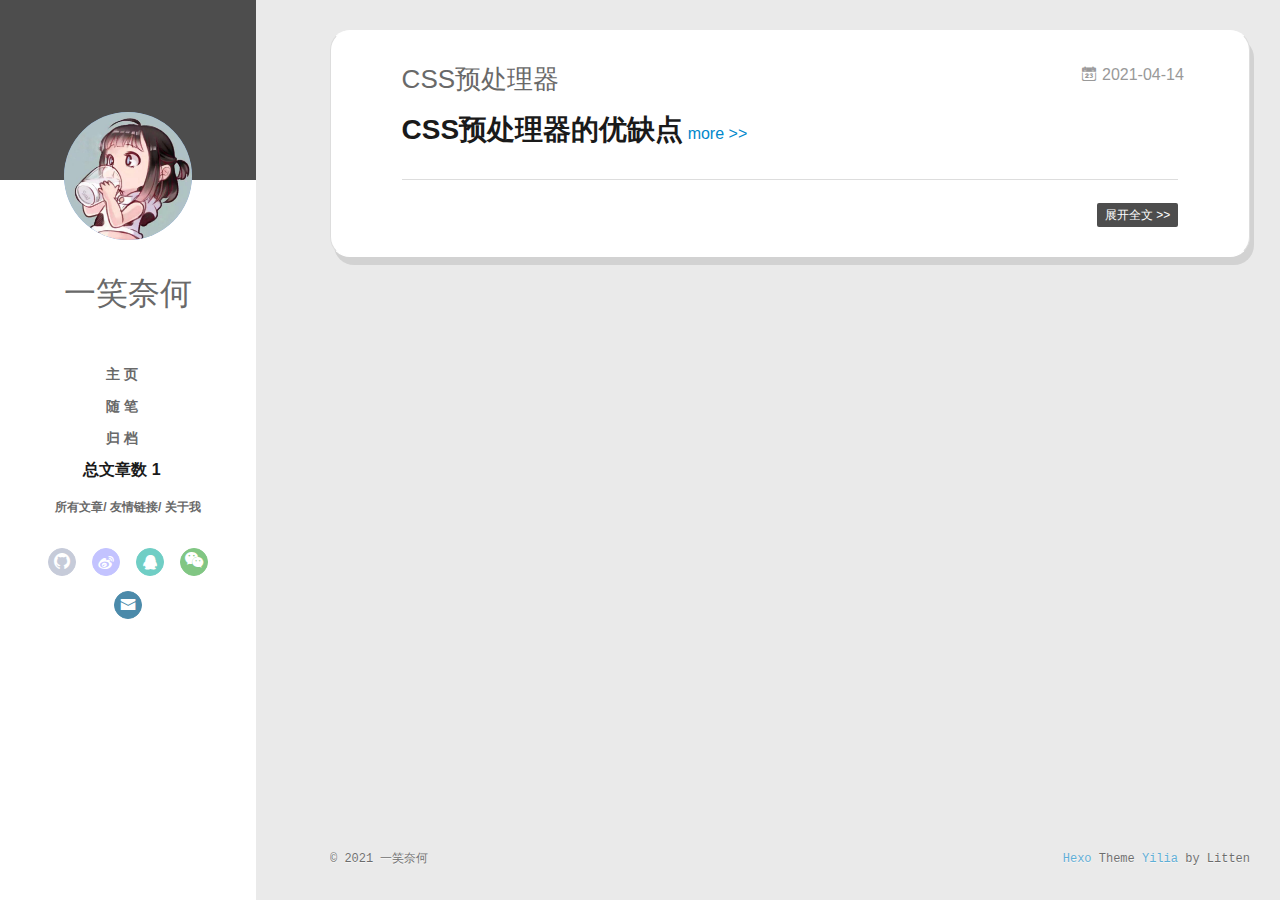
==== commit 80c962bc: "Site updated: 2021-04-15 15:23:54" ====
--- a/index.html
+++ b/index.html
@@ -59,6 +59,9 @@
 	        
 				<li><a href="/archives/index.html">归 档</a></li>
 	        
+			<nav>
+				总文章数 1
+			</nav>
 			</ul>
 		</nav>
 		<nav class="header-smart-menu">
@@ -96,21 +99,6 @@
 					<iframe frameborder="no" border="0" marginwidth="0" marginheight="0" width=280 height=76 src="//music.163.com/outchain/player?type=2&id=1810729830&auto=0&height=66"></iframe>
 				</div>
 			
-		</nav>
-
-		<nav class="header-menu">
-			<ul>
-			
-				<li><a href="/">主 页</a></li>
-			
-				<li><a href="/tags/%E9%9A%8F%E7%AC%94/">随 笔</a></li>
-			
-				<li><a href="/archives/index.html">归 档</a></li>
-			
-			</ul>
-		</nav>
-		<nav>
-			总文章数 1
 		</nav>
 	</header>		
 </div>
@@ -203,375 +191,7 @@
     
     <div class="article-entry" itemprop="articleBody">
       
-        <h1 id="CSS预处理器的优缺点"><a href="#CSS预处理器的优缺点" class="headerlink" title="CSS预处理器的优缺点"></a>CSS预处理器的优缺点</h1><h2 id="优点"><a href="#优点" class="headerlink" title="优点"></a>优点</h2><p>CSS预处理器为CSS增加了一些编程的特性，不需要考虑浏览器的兼容性问题，支持嵌套、变量等。让CSS更加简洁、逻辑分明，提高代码的复用性   </p>
-<h2 id="缺点"><a href="#缺点" class="headerlink" title="缺点"></a>缺点</h2><p>CSS的文件体积和复杂度不可控，代码的调式难度和成本更大      </p>
-<h1 id="环境配置"><a href="#环境配置" class="headerlink" title="环境配置"></a>环境配置</h1><p>现有框架已经提供了css预处理器选项，编译相关配置会自动帮我们生成。所以在’练习’的情况下才有必要安装相关的环境</p>
-<h1 id="安装分类"><a href="#安装分类" class="headerlink" title="安装分类"></a>安装分类</h1><h2 id="不依赖编辑器"><a href="#不依赖编辑器" class="headerlink" title="不依赖编辑器"></a>不依赖编辑器</h2><p>全局安装scss预处理器，使用终端命令实现编译</p>
-<h3 id="node环境下的node-scss模块"><a href="#node环境下的node-scss模块" class="headerlink" title="node环境下的node-scss模块"></a>node环境下的node-scss模块</h3><h4 id="安装node-sass"><a href="#安装node-sass" class="headerlink" title="安装node-sass"></a>安装node-sass</h4><p>npm i -g node-sass</p>
-<h4 id="查看node-sass是否安装成功"><a href="#查看node-sass是否安装成功" class="headerlink" title="查看node-sass是否安装成功"></a>查看node-sass是否安装成功</h4><p>node-sass -v</p>
-<h2 id="依赖编辑器"><a href="#依赖编辑器" class="headerlink" title="依赖编辑器"></a>依赖编辑器</h2><h3 id="IDE代表：webstorm"><a href="#IDE代表：webstorm" class="headerlink" title="IDE代表：webstorm"></a>IDE代表：webstorm</h3><p>前提是安装了命令行编译工具，配置自动命令，另外安装一个代码提示插件scss</p>
-<ul>
-<li>安装上述命令行工具之一（以node-sass为例演示）</li>
-<li>依次打开并点击：File -&gt; Settings -&gt; Tools -&gt; Files Watchers -&gt; + -&gt; 选择SCSS文件标识</li>
-<li>Name随意写，供自己看而已</li>
-<li>File Type选择SCSS Style Sheet</li>
-<li>Scope选择All Places</li>
-<li>Program选择安装的node-sass对应的cmd文件（node-sass.cmd）</li>
-<li>Arguments按需选择（这里以*$FileName$:$FileNameWithoutExtension$.css*为例）</li>
-<li>Output paths to refresh按需选择（这里以*$FileNameWithoutExtension$.css*为例）</li>
-<li>点击OK，配置完成</li>
-</ul>
-<h3 id="编辑器代表：VSCode"><a href="#编辑器代表：VSCode" class="headerlink" title="编辑器代表：VSCode"></a>编辑器代表：VSCode</h3><p>安装Easy Sass（编译插件）和Sass（代码提示）两个插件，注意大小写<br>1.在扩展中搜索Easy Sass和Sass，点击安装</p>
-<h1 id="CSS预处理器-Sass"><a href="#CSS预处理器-Sass" class="headerlink" title="CSS预处理器-Sass"></a>CSS预处理器-Sass</h1><h2 id="Sass定义"><a href="#Sass定义" class="headerlink" title="Sass定义"></a>Sass定义</h2><p>Sass是一个css预处理器，可以减少css重复的代码，完全兼容所有版本的css。是一门弱类型的语言</p>
-<h2 id="为什么要使用Sass"><a href="#为什么要使用Sass" class="headerlink" title="为什么要使用Sass"></a>为什么要使用Sass</h2><ul>
-<li>可以使用变量</li>
-<li>能自动转换RGBA颜色值</li>
-<li>浏览器兼容性比css更好</li>
-<li>使用嵌套规则减少了大量的重复选择器</li>
-<li>自动压缩css</li>
-</ul>
-<h2 id="Sass和Scss的区别"><a href="#Sass和Scss的区别" class="headerlink" title="Sass和Scss的区别"></a>Sass和Scss的区别</h2><ul>
-<li>Sass有两套语法：<ul>
-<li>第一种或者最新的语法被称为Scss，它是css语法的扩展。这种语法的文件扩展名为.scss</li>
-<li>第二种或更旧的语法被称为Sass，提供了一种更为简洁的css编写方式，它使用缩进而不是{}来表示选择器的嵌套，使用换行符而不是分号来分隔属性。这种语法的文件扩展名为.sass</li>
-</ul>
-</li>
-</ul>
-<p>任何一种格式都可以直接导入（@import）到另一种格式中使用，或者通过sass-convert命令工具转换成另一种格式<br>.sass在书写样式的时候可以省略{}，使用Tab缩进符来控制层次；.scss在书写样式的时候与原生css的书写格式一致</p>
-<p>.sass格式：</p>
-<pre><code>body
-    background: red;
-</code></pre>
-<p>.scss格式：</p>
-<pre><code>body &#123;
-    background: green;
-&#125;
-</code></pre>
-<p>应用场景：<br>一个新项目可以使用.sass，如果是一个旧的项目就不建议使用.sass，这样的工作量很大；.scss在使用的时候可以直接将一个css文件的后缀改为.scss    </p>
-<h2 id="Sass语法"><a href="#Sass语法" class="headerlink" title="Sass语法"></a>Sass语法</h2><h3 id="注释"><a href="#注释" class="headerlink" title="注释"></a>注释</h3><ul>
-<li>/**/<br>使用这个注释，则里面的内容会被输出到编译后的css文件中</li>
-<li>//<br>使用这个注释，由它注释的内容不会输出到编译后的css文件中</li>
-<li>!<br>将 ! 作为多行注释的第一个字符表示在压缩输出模式下保留这条注释并输出到 CSS 文件中，通常用于添加版权信息。</li>
-</ul>
-<p>例：</p>
-<pre><code>$author: &#39;gdream@126.com&#39;;
-/*!
-    Author: #&#123;$author&#125;
-*/
-</code></pre>
-<p>压缩输出：</p>
-<pre><code>/*!
-    Author: &#39;gdream@126.com&#39;
-*/
-</code></pre>
-<h3 id="变量"><a href="#变量" class="headerlink" title="变量"></a>变量</h3><h4 id="定义和使用"><a href="#定义和使用" class="headerlink" title="定义和使用"></a>定义和使用</h4><p>语法：$+变量名: 值;</p>
-<p>例：</p>
-<pre><code>$color: #00a4ff;
-#app &#123;
-    background: $color;
-&#125;
-</code></pre>
-<h4 id="作用域"><a href="#作用域" class="headerlink" title="作用域"></a>作用域</h4><p>变量支持块级作用域，嵌套规则内定义的变量只能在嵌套规则内使用（局部变量），不在嵌套规则内定义的变量则可在任何地方使用（全局变量）。将局部变量转换为全局变量可以添加 !global 声明</p>
-<p>例：</p>
-<pre><code>#foo &#123;
-    $width: 5em !global;
-     width: $width;
-&#125;
-#bar &#123;
-    width: $width;
-&#125;
-</code></pre>
-<p>编译后：</p>
-<pre><code>#foo &#123;
-    width: 5em;
-&#125;
-#bar &#123;
-    width: 5em;
-&#125;
-</code></pre>
-<h3 id="数据类型"><a href="#数据类型" class="headerlink" title="数据类型"></a>数据类型</h3><p>Sass支持7种主要的数据类型：<br>判断数据类型的方式：<strong>type-of($value)</strong></p>
-<h4 id="字符串-Strings"><a href="#字符串-Strings" class="headerlink" title="字符串(Strings)"></a>字符串(Strings)</h4><p>Sass支持CSS的两种字符串类型：<strong>有引号字符串</strong>和<strong>无引号字符串</strong><br><strong>如：”foo”, ‘bar’, baz</strong></p>
-<pre><code>$name: &#39;Tom Bob&#39;;
-$container: &quot;top bottom&quot;;
-$what: heart;
-</code></pre>
-<p><strong>注：在编译 CSS 文件时不会改变其类型。只有一种情况例外，使用 <code>#&#123;&#125;</code> (interpolation) 时，有引号字符串将被编译为无引号字符串，这样便于在 mixin 中引用选择器名</strong></p>
-<h4 id="数字-Numbers"><a href="#数字-Numbers" class="headerlink" title="数字(Numbers)"></a>数字(Numbers)</h4><p>Sass支持两种数字类型：<strong>带单位数字</strong>和<strong>不带单位数字</strong>。(可正可负可为零，可整可浮点)<br>如：<strong>1, 2, 13, 10px</strong></p>
-<pre><code>$my-age: 19;
-$your-age: 19.5;
-$height: 120px;
-注：单位会和数字当做一个整体，进行算数运算
-</code></pre>
-<h4 id="空值-null"><a href="#空值-null" class="headerlink" title="空值(null)"></a>空值(null)</h4><p>只有一个值null</p>
-<pre><code>$nullVau: null;
-null表示一个空值，不能与任何类型进行算数运算
-</code></pre>
-<h4 id="布尔型-Booleans"><a href="#布尔型-Booleans" class="headerlink" title="布尔型(Booleans)"></a>布尔型(Booleans)</h4><p>只有两个取值：<strong>true</strong>和<strong>false</strong></p>
-<pre><code>$a: true;
-$b: false;
-注：只有自身是false和null才会返回false，其他一切都将返回true
-</code></pre>
-<h4 id="数组-Lists"><a href="#数组-Lists" class="headerlink" title="数组(Lists)"></a>数组(Lists)</h4><p>通过<strong>空格</strong>或者<strong>逗号</strong>分隔的一系列的值。独立的值也能被视为数组 —— 只包含一个值的数组。索引从1开始</p>
-<pre><code>$list0: 1px 2px 5px 6px;
-$list1: 1px 2px, 5px 6px;
-$list2: (1px 2px) (5px 6px);
-</code></pre>
-<p>数组中可以包含子数组，比如<strong>1px 2px, 5px 6px</strong>是包含<strong>1px 2px</strong>与<strong>5px 6px</strong>两个数组的数组。<br>如果内外两层数组使用相同的分隔方式，需要用圆括号包裹内层，所以也可以写成 <strong>(1px 2px) (5px 6px)</strong> 。<br>区别是之前的 <strong>1px 2px, 5px 6px</strong> 使用逗号分割了两个子数组，而 <strong>(1px 2px) (5px 6px)</strong> 则使用空格分割。<br>这两种写法在编译成CSS时是完全一样的，但是在Sass文件中却有不同的意义，前者是包含两个数组的数组，而后者是包含四个值的数组。</p>
-<p>**()**表示不包含任何值的空数组（在 Sass 3.3 版之后也视为空的map）。空数组不可以直接编译成 CSS，比如编译 <strong>font-family: ()</strong> Sass 将会报错。如果数组中包含空数组或空值，编译时将被清除，比如 1px 2px () 3px 或 1px 2px null 3px。</p>
-<p>基于逗号分隔的数组允许保留结尾的逗号，这样做的意义是强调数组的结构关系，尤其是需要声明只包含单个值的数组时。例如 <strong>(1,)</strong> 表示只包含 <strong>1</strong> 的数组，而 <strong>(1 2 3,)</strong> 表示包含 <strong>1 2 3</strong> 这个以空格分隔的数组的数组。</p>
-<h4 id="映射-Maps"><a href="#映射-Maps" class="headerlink" title="映射(Maps)"></a>映射(Maps)</h4><p>Maps必须被圆括号包围，可以映射任何类型键值对（任何类型，包括内嵌maps，不过不推荐这种内嵌方式）<br>相当于 JavaScript 的 object，**(key1: value1, key2: value2)**</p>
-<pre><code>$map: ( 
-    $key1: value1, 
-    $key2: value2, 
-    $key3: value3 
-)
-</code></pre>
-<h4 id="颜色-Colors"><a href="#颜色-Colors" class="headerlink" title="颜色 (Colors)"></a>颜色 (Colors)</h4><p>CSS原有颜色类型，十六进制、RGB、RGBA、HSL、HSLA和色彩单词<br>SCSS提供了内置Colors函数，从而更方便地使用颜色</p>
-<pre><code>$color0: green;
-$color1: lighten($color, 15%);
-$color2: darken($color, 15%);
-$color3: saturate($color, 15%);
-$color4: desaturate($color, 15%);
-$color5: (green + red);
-</code></pre>
-<hr>
-<h3 id="运算"><a href="#运算" class="headerlink" title="运算"></a>运算</h3><h4 id="数字运算符"><a href="#数字运算符" class="headerlink" title="数字运算符"></a>数字运算符</h4><p>Sass支持数字的加减乘除、取余等运算，如果必要会在不同单位间转换值。<br>如果要保留运算符号，应该使用插值语法</p>
-<h5 id="加"><a href="#加" class="headerlink" title="加(+)"></a>加(+)</h5><pre><code>// 纯数字
-$add1: 1 + 2;    // 3
-$add2: 1 + 2px; // 3px
-$add3: 1px + 2; // 3px
-$add4: 1px + 2px;//3px
-
-// 纯字符串
-$add5: &quot;a&quot; + &quot;b&quot;; // &quot;ab&quot;
-$add6: &quot;a&quot; + b;      // &quot;ab&quot;
-$add7: a + &quot;b&quot;;      // ab
-$add8: a + b;      // ab
-
-// 数字和字符串
-$add9: 1 + a;    // 1a
-$adda: a + 1;    // a1
-$addb: &quot;1&quot; + a; // &quot;1a&quot;
-$addc: 1 + &quot;a&quot;; // &quot;1a&quot;
-$addd: &quot;a&quot; + 1; // &quot;a1&quot;
-$adde: a + &quot;1&quot;; // a1
-$addf: 1 + &quot;1&quot;; // &quot;11&quot;
-</code></pre>
-<ul>
-<li>纯数字：只要有单位，结果必有单位</li>
-<li>纯字符串：<em>第一个字符串有无引号</em>决定结果 是否有引号</li>
-<li>数字和字符串：第一位有引号，结果必有引号；第一位对应数字非数字且最后一位带有引号，则结果必为引号</li>
-</ul>
-<h5 id="减"><a href="#减" class="headerlink" title="减(-)"></a>减(-)</h5><pre><code>$add1: 1 - 2;    // -1
-$add2: 1 - 2px; // -1px
-$add3: 1px - 2; // -1px
-$add4: 1px - 2px;//-1px
-
-$sub1: a - 1;  // a-1
-$sub2: 1 - a;  // 1-a
-$sub3: &quot;a&quot; - 1;// &quot;a&quot;-1
-$sub4: a - &quot;1&quot;;// a-&quot;1&quot;
-</code></pre>
-<ul>
-<li>前部分必须为数字，且两端只能有一个是以字符结尾的</li>
-<li>两端的值有一个不是以数字开头的，编译结果就是去除空格后按顺序拼接，包括引号</li>
-</ul>
-<h5 id="乘"><a href="#乘" class="headerlink" title="乘(*)"></a>乘(*)</h5><pre><code>$num1: 1 * 2;    // 2
-$mul2: 1 * 2px;  // 2px
-$num3: 1px * 2;  // 2px
-$num4: 2px * 2px;// 编译不通过
-$num5: 1 * 2abc; // 2abc
-</code></pre>
-<ul>
-<li>运算符前面的部分必须是数字</li>
-<li>运算符两端只能有一个部分是字符串结尾</li>
-</ul>
-<h5 id="除"><a href="#除" class="headerlink" title="除(/)"></a>除(/)</h5><ul>
-<li>不会四舍五入，精确到小数点后5位</li>
-<li>每个字段前部分必须为数字，且当前者只是单纯数字无单位时，后者不能有字符。其余结果就按顺序去除空格后拼接起来。<br>(因为此时后缀被当被单位看待了)</li>
-</ul>
-<h5 id="取余"><a href="#取余" class="headerlink" title="取余(%)"></a>取余(%)</h5><ul>
-<li>值与运算符之间必须要有空格，否则会被看做字符串</li>
-</ul>
-<h4 id="关系运算符"><a href="#关系运算符" class="headerlink" title="关系运算符"></a>关系运算符</h4><p>大前提：运算符两端必须为<strong>数字</strong>或<strong>前部分数字后部分字符</strong><br>返回值：<strong>true</strong> or <strong>false</strong></p>
-<h5 id="大于-gt"><a href="#大于-gt" class="headerlink" title="大于(&gt;)"></a>大于(&gt;)</h5><pre><code>$a: 1 &gt; 2; // false
-</code></pre>
-<h5 id="小于-lt"><a href="#小于-lt" class="headerlink" title="小于(&lt;)"></a>小于(&lt;)</h5><pre><code>$a: 1 &lt; 2; // true
-</code></pre>
-<h5 id="大于等于-gt"><a href="#大于等于-gt" class="headerlink" title="大于等于(&gt;=)"></a>大于等于(&gt;=)</h5><pre><code>$a: 1 &gt;= 2; // false
-</code></pre>
-<h5 id="小于等于-lt"><a href="#小于等于-lt" class="headerlink" title="小于等于(&lt;=)"></a>小于等于(&lt;=)</h5><pre><code>$a: 1 &lt;= 2; // true
-</code></pre>
-<h4 id="相等运算符"><a href="#相等运算符" class="headerlink" title="相等运算符"></a>相等运算符</h4><p>作用范围：相等运算 <strong>==, !=</strong> 可用于所有数据类型<br>返回值：true or false</p>
-<pre><code>$a: 1 == 1px; // true
-$b: &quot;a&quot; == a; // true
-</code></pre>
-<ul>
-<li>前部分为不带引号数字时，对比的仅仅是数字部分；反之，忽略引号，要求字符一一对应</li>
-</ul>
-<h4 id="布尔运算符"><a href="#布尔运算符" class="headerlink" title="布尔运算符"></a>布尔运算符</h4><p>Sass支持布尔型的 <strong>and、or以及not</strong> 运算。</p>
-<pre><code>$a: 1&gt;0 and 0&gt;=5; // false
-</code></pre>
-<ul>
-<li>值与”and”、”or”和”not”之间必须要有空格，否则会被看做字符串</li>
-</ul>
-<h4 id="颜色值运算"><a href="#颜色值运算" class="headerlink" title="颜色值运算"></a>颜色值运算</h4><p>颜色值的运算是分段计算进行的，也就是分别计算红色，绿色，以及蓝色的值</p>
-<h5 id="颜色值与颜色值"><a href="#颜色值与颜色值" class="headerlink" title="颜色值与颜色值"></a>颜色值与颜色值</h5><pre><code>p &#123;
-    color: #010203 + #040506;
-&#125;
-计算 01 + 04 = 05 02 + 05 = 07 03 + 06 = 09，然后编译为
-p &#123;
-    color: #050709;
-&#125;
-</code></pre>
-<h5 id="颜色值与数字"><a href="#颜色值与数字" class="headerlink" title="颜色值与数字"></a>颜色值与数字</h5><pre><code>p &#123;
-    color: #010203 * 2;
-&#125;
-计算 01 * 2 = 02 02 * 2 = 04 03 * 2 = 06，然后编译为
-p &#123;
-    color: #020406;
-&#125;
-</code></pre>
-<h5 id="RGB和HSL"><a href="#RGB和HSL" class="headerlink" title="RGB和HSL"></a>RGB和HSL</h5><p>如果颜色值包含 alpha channel（rgba 或 hsla 两种颜色值），必须拥有相等的 alpha 值才能进行运算，因为算术运算不会作用于 alpha 值。</p>
-<pre><code>p &#123;
-    color: rgba(255, 0, 0, 0.75) + rgba(0, 255, 0, 0.75);
-&#125;
-
-p &#123;
-    color: rgba(255, 255, 0, 0.75);
-&#125;
-</code></pre>
-<h4 id="运算符优先级"><a href="#运算符优先级" class="headerlink" title="运算符优先级"></a>运算符优先级</h4><ol>
-<li>()</li>
-<li>*、/、 %</li>
-<li>+、-</li>
-<li><blockquote>
-<p>、&lt;、&gt;=、&lt;=</p>
-</blockquote>
-</li>
-</ol>
-<h3 id="嵌套语法"><a href="#嵌套语法" class="headerlink" title="嵌套语法"></a>嵌套语法</h3><h3 id="杂货语法"><a href="#杂货语法" class="headerlink" title="杂货语法"></a>杂货语法</h3><h4 id="插值语法"><a href="#插值语法" class="headerlink" title="插值语法"></a>插值语法</h4><p>通过 <strong>#{}</strong> 插值语句可以在选择器、属性名和属性值中使用变量。<br>但大多数情况下，这样使用属性值可能还不如直接使用变量方便，但是使用 <strong>#{}</strong> 可以避免 Sass 运行运算表达式，直接编译 CSS。</p>
-<pre><code>$name: foo;
-$attr: border;
-p.#&#123;$name&#125; &#123;
-    #&#123;$attr&#125;-color: $name;
-&#125;
-</code></pre>
-<p>编译后：</p>
-<pre><code>p.foo &#123;
-    border-color: foo;
-&#125;
-</code></pre>
-<h4 id="amp"><a href="#amp" class="headerlink" title="&amp;"></a>&amp;</h4><p>&amp;：表示平级。</p>
-<pre><code>a &#123;
-    color: yellow;
-    &amp;:hover&#123;
-        color: green;
-    &#125;
-    &amp;:active&#123;
-        color: blank;
-    &#125;
-&#125;
-</code></pre>
-<h4 id="default"><a href="#default" class="headerlink" title="!default"></a>!default</h4><p>可以在变量的结尾添加 <strong>!default</strong> 给一个未通过 <strong>!default</strong> 声明赋值的变量赋值。此时，如果变量已经被赋值，不会再被重新赋值，但是如果变量还没有被赋值，则会被赋予新的值。</p>
-<pre><code>$content: &quot;First content&quot;;
-$content: &quot;Second content?&quot; !default;
-$new_content: &quot;First time reference&quot; !default;
-
-#main &#123;
-  content: $content;
-  new-content: $new_content;
-&#125;
-
-编译为：
-#main &#123;
-  content: &quot;First content&quot;;
-  new-content: &quot;First time reference&quot;;
-&#125;
-</code></pre>
-<p><strong>注意：变量是 null（空值）时将视为未被 !default 赋值。</strong></p>
-<h4 id="global"><a href="#global" class="headerlink" title="!global"></a>!global</h4><p>将局部变量提升为全局变量</p>
-<h4 id="optional"><a href="#optional" class="headerlink" title="!optional"></a>!optional</h4><p>当@extend相关代码出现语法错误时，编译器可能会给我们”乱”编译为css，加上这个参数可以在出现问题后不让它编译该部分代码</p>
-<h3 id="Rules与指令"><a href="#Rules与指令" class="headerlink" title="@-Rules与指令"></a>@-Rules与指令</h3><h4 id="import"><a href="#import" class="headerlink" title="@import"></a>@import</h4><p>Sass拓展了 <strong>@import</strong> 的功能，允许其导入scss 或 sass 文件。被导入的文件将会合并编译到同一个 CSS 文件中。另外，被导入的文件中所包含的变量或者混合指令 (mixin) 都可以在导入的文件中使用。</p>
-<p>通常，@import 寻找 Sass 文件并将其导入，但在以下情况下，@import 仅作为普通的 CSS 语句，不会导入任何 Sass 文件。</p>
-<ul>
-<li>文件拓展名是 .css；</li>
-<li>文件名以 http:// 开头；</li>
-<li>文件名是 url()；</li>
-<li>@import 包含 media queries。</li>
-</ul>
-<p>如果不在上述情况内，文件的拓展名是 .scss 或 .sass，则导入成功。没有指定拓展名，Sass会试着寻找文件名相同，拓展名为 .scss 或 .sass 的文件并将其导入。</p>
-<pre><code>// 以下两种方式均可
-@import &quot;foo.scss&quot;;
-@import &quot;foo&quot;;
-
-// 以下方式均不可行
-@import &quot;foo.css&quot;;
-@import &quot;foo&quot; screen;
-@import &quot;http://foo.com/bar&quot;;
-@import url(foo);
-</code></pre>
-<p>Sass 允许同时导入多个文件，例如同时导入 rounded-corners 与 text-shadow 两个文件：</p>
-<pre><code>@import &quot;rounded-corners&quot;, &quot;text-shadow&quot;;
-</code></pre>
-<p>导入文件也可以使用 #{ } 插值语句，但不是通过变量动态导入 Sass 文件，只能作用于 CSS 的 url() 导入方式：</p>
-<pre><code>$family: unquote(&quot;Droid+Sans&quot;);
-@import url(&quot;http://fonts.googleapis.com/css?family=\#&#123;$family&#125;&quot;);
-
-// 编译为：
-@import url(&quot;http://fonts.googleapis.com/css?family=Droid+Sans&quot;);
-</code></pre>
-<p>如果你有一个 Scss 或 Sass 文件需要引入， 但是你又不希望它被编译为一个 CSS 文件， 这时，你就可以在文件名前面加一个下划线，就能避免被编译。<br>这将告诉 Sass 不要把它编译成 CSS 文件。 然后，你就可以像往常一样引入这个文件了，而且还可以省略掉文件名前面的下划线。</p>
-<p>除此之外，还支持嵌套 @import,但是不可以在混合指令 (mixin) 或控制指令 (control directives) 中嵌套 @import。</p>
-<h4 id="media"><a href="#media" class="headerlink" title="@media"></a>@media</h4><p>Sass 中 @media 指令与 CSS 中用法一样，只是增加了一点额外的功能：允许其在 CSS 规则中嵌套。如果 @media 嵌套在 CSS 规则内，编译时，@media 将被编译到文件的最外层，包含嵌套的父选择器。这个功能让 @media 用起来更方便，不需要重复使用选择器，也不会打乱 CSS 的书写流程。</p>
-<pre><code>.sidebar &#123;
-  width: 300px;
-  @media screen and (orientation: landscape) &#123;
-    width: 500px;
-  &#125;
-&#125;
-// 编译为
-.sidebar &#123;
-  width: 300px;
-  @media screen and (orientation: landscape) &#123;
-    width: 500px;
-  &#125;
-&#125;
-</code></pre>
-<p>@media的 queries 允许互相嵌套使用，编译时，Sass 自动添加 and</p>
-<pre><code>@media screen &#123;
-  .sidebar &#123;
-      @media (orientation: landscape) &#123;
-          width: 5o0px;
-      &#125;
-  &#125;
-&#125;
-编译为：
-media screen and (orientation : landscape) &#123;
-    .sidebar &#123;
-        width: 5oopx;
-    &#125;
-&#125;
-</code></pre>
-<p>@media甚至可以使用Sass(比如变量，函数，以及运算符）代替条件的名称或者值</p>
-<pre><code>$media: screen;
-$feature: -webkit-min-device-pixe1-ratio;
-$value: 1.5;
-
-@media #&#123;$media&#125; and ($feature: $value) &#123;
-    .sidebar &#123;
-        width: 500px;
-        &#125;
-&#125;
-编译为:
-@media screen and (-webkit-min-device-pixel-ratio: 1.5) &#123;
-    .sidebar &#123;
-        width: 500px;
-    &#125;
-&#125;
-</code></pre>
-<h4 id="extend"><a href="#extend" class="headerlink" title="@extend"></a>@extend</h4><p>@extend即继承。在设计网页的时候常常遇到这种情况:一个元素使用的样式与另一个元素完全相同，但又添加了额外的样式。<br>总的来看：支持层叠继承、多继承、允许延伸任何定义给单个元素的选择器（但是允许不一定好用)</p>
-<h1 id="CSS预处理器-Less"><a href="#CSS预处理器-Less" class="headerlink" title="CSS预处理器-Less"></a>CSS预处理器-Less</h1><h2 id="Less定义"><a href="#Less定义" class="headerlink" title="Less定义"></a>Less定义</h2><p>Less是一种动态样式语言，属于css预处理器的范畴，它扩展了CSS 语言，增加了变量、Mixin、函数等特性，使CSS更易维护和扩展<br>Less既可以在客户端上运行,也可以借助Node.js在服务端运行  </p>
+        <h1 id="CSS预处理器的优缺点"><a href="#CSS预处理器的优缺点" class="headerlink" title="CSS预处理器的优缺点"></a>CSS预处理器的优缺点</h1>
         
           <a class="article-more-a" href="/2021/04/14/CSS%E9%A2%84%E5%A4%84%E7%90%86%E5%99%A8/#more">more >></a>
         
@@ -614,13 +234,6 @@
 
 
 
-
-
-  
-    <h1 itemprop="name">
-      <a class="article-title" href="/2021/04/14/CSS%E9%A2%84%E5%A4%84%E7%90%86%E5%99%A8/">CSS预处理器</a>
-    </h1>
-  
 
 <!--显示阅读次数-->
 
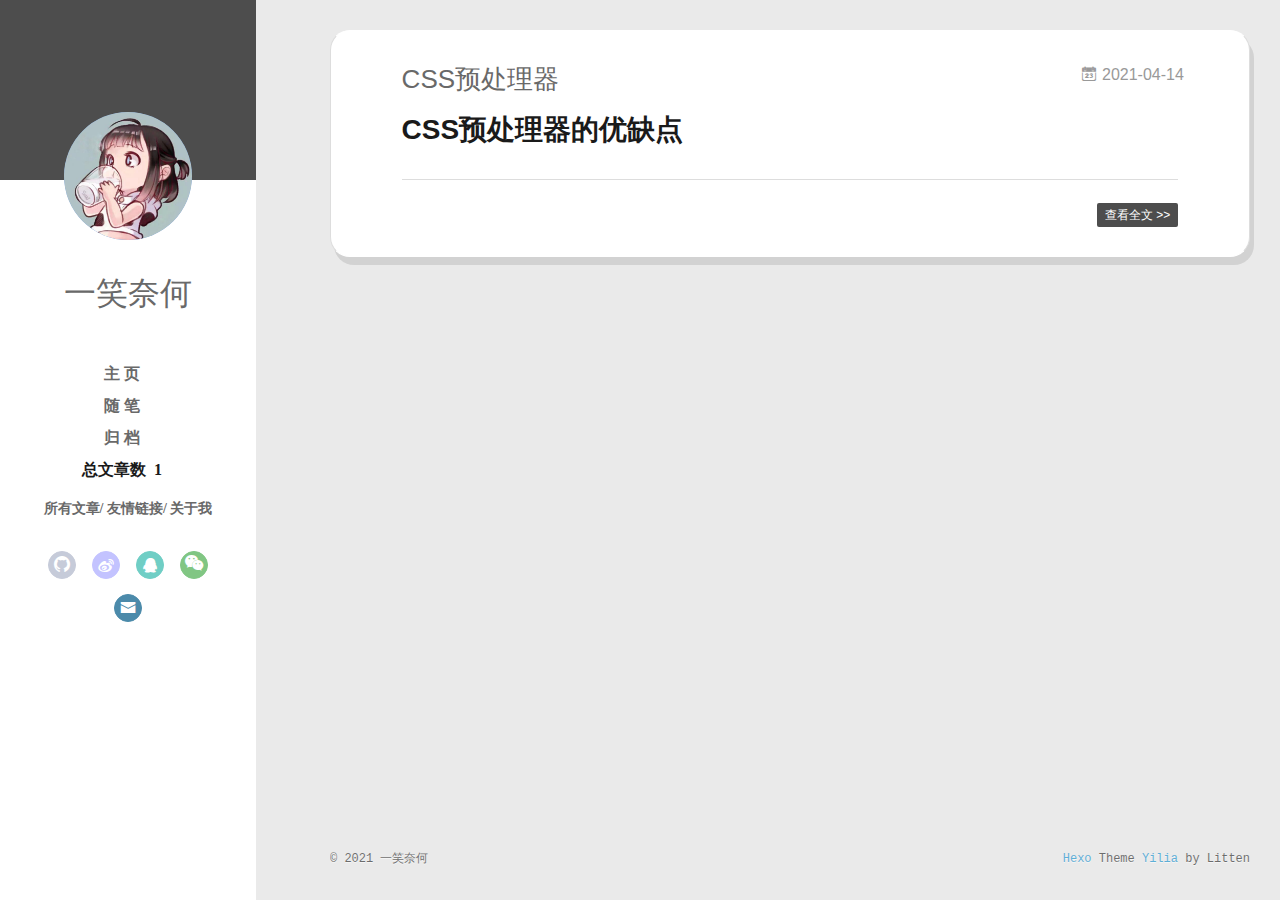
==== commit eddf2b5c: "Site updated: 2021-04-16 00:10:43" ====
--- a/index.html
+++ b/index.html
@@ -19,7 +19,7 @@
     <link rel="alternative" href="/atom.xml" title="Hexo" type="application/atom+xml">
   
   
-    <link rel="icon" href="/assets/favicon.png">
+    <link rel="icon" href="/assets/favicon.ico">
   
   <link rel="stylesheet" type="text/css" href="/./main.0cf68a.css">
   <style type="text/css">
@@ -53,14 +53,20 @@
 		<nav class="header-menu">
 			<ul>
 			
-				<li><a href="/">主 页</a></li>
+				<li>
+					<a href="/">主 页</a>
+				</li>
 	        
-				<li><a href="/tags/%E9%9A%8F%E7%AC%94/">随 笔</a></li>
+				<li>
+					<a href="/tags/%E9%9A%8F%E7%AC%94/">随 笔</a>
+				</li>
 	        
-				<li><a href="/archives/index.html">归 档</a></li>
+				<li>
+					<a href="/archives/index.html">归 档</a>
+				</li>
 	        
-			<nav>
-				总文章数 1
+			<nav class="totalEassy">
+				总文章数&nbsp;&nbsp;1
 			</nav>
 			</ul>
 		</nav>
@@ -193,8 +199,6 @@
       
         <h1 id="CSS预处理器的优缺点"><a href="#CSS预处理器的优缺点" class="headerlink" title="CSS预处理器的优缺点"></a>CSS预处理器的优缺点</h1>
         
-          <a class="article-more-a" href="/2021/04/14/CSS%E9%A2%84%E5%A4%84%E7%90%86%E5%99%A8/#more">more >></a>
-        
       
 
       
@@ -206,7 +210,7 @@
 
       
         <p class="article-more-link">
-          <a class="article-more-a" href="/2021/04/14/CSS%E9%A2%84%E5%A4%84%E7%90%86%E5%99%A8/">展开全文 >></a>
+          <a class="article-more-a" href="/2021/04/14/CSS%E9%A2%84%E5%A4%84%E7%90%86%E5%99%A8/">查看全文 >></a>
         </p>
       
 
@@ -413,7 +417,7 @@
     
     	<section class="tools-section tools-section-me" q-show="aboutme">
   	  	
-  	  		<div class="aboutme-wrap" id="js-aboutme">很惭愧&lt;br&gt;&lt;br&gt;只做了一点微小的工作&lt;br&gt;谢谢大家</div>
+  	  		<div class="aboutme-wrap" id="js-aboutme">一个平凡的大众，说点鸡汤吧&lt;br/&gt;可以没有文凭，但不能没有文化&lt;br/&gt;还没认输就不要停止前进</div>
   	  	
     	</section>
     
--- a/main.0cf68a.css
+++ b/main.0cf68a.css
@@ -1 +1 @@
-.clearfix:after,.clearfix:before{content:"";display:table}.clearfix:after{clear:both}.left-col.show{box-shadow:0 0 6px 0 rgba(0,0,0,.75)}.mid-col,.mid-col.show .article,.tools-col,.tools-col .tools-section .search-tag.tagcloud .article-tag-list,.tools-col .tools-section .search-ul .search-tag span:hover,.tools-col .tools-section .search-ul .search-time span:hover,.tools-col .tools-section .search-ul .search-title:hover,.tools-col .tools-section .search-wrap .icon{transition:all .2s ease-in;-ms-transition:all .2s ease-in}@-webkit-keyframes leftIn{0%,60%,75%,90%,to{-webkit-animation-timing-function:cubic-bezier(.215,.61,.355,1);animation-timing-function:cubic-bezier(.215,.61,.355,1)}0%{-webkit-transform:translateZ(0);transform:translateZ(0)}60%{-webkit-transform:translate3d(358px,0,0);transform:translate3d(358px,0,0)}75%{-webkit-transform:translate3d(323px,0,0);transform:translate3d(323px,0,0)}90%{-webkit-transform:translate3d(338px,0,0);transform:translate3d(338px,0,0)}to{-webkit-transform:translate3d(333px,0,0);transform:translate3d(333px,0,0)}}@keyframes leftIn{0%,60%,75%,90%,to{-webkit-animation-timing-function:cubic-bezier(.215,.61,.355,1);animation-timing-function:cubic-bezier(.215,.61,.355,1)}0%{-webkit-transform:translateZ(0);transform:translateZ(0)}60%{-webkit-transform:translate3d(358px,0,0);transform:translate3d(358px,0,0)}75%{-webkit-transform:translate3d(323px,0,0);transform:translate3d(323px,0,0)}90%{-webkit-transform:translate3d(338px,0,0);transform:translate3d(338px,0,0)}to{-webkit-transform:translate3d(333px,0,0);transform:translate3d(333px,0,0)}}.mid-col.show{-webkit-animation-duration:.8s;animation-duration:.8s;-webkit-animation-fill-mode:both;animation-fill-mode:both;-webkit-animation-name:leftIn;animation-name:leftIn}@-webkit-keyframes leftOut{0%,60%,75%,90%,to{-webkit-animation-timing-function:cubic-bezier(.215,.61,.355,1);animation-timing-function:cubic-bezier(.215,.61,.355,1)}0%{-webkit-transform:translate3d(333px,0,0);transform:translate3d(333px,0,0)}60%{-webkit-transform:translate3d(-25px,0,0);transform:translate3d(-25px,0,0)}75%{-webkit-transform:translate3d(10px,0,0);transform:translate3d(10px,0,0)}90%{-webkit-transform:translate3d(-5px,0,0);transform:translate3d(-5px,0,0)}to{-webkit-transform:translateZ(0);transform:translateZ(0)}}@keyframes leftOut{0%,60%,75%,90%,to{-webkit-animation-timing-function:cubic-bezier(.215,.61,.355,1);animation-timing-function:cubic-bezier(.215,.61,.355,1)}0%{-webkit-transform:translate3d(333px,0,0);transform:translate3d(333px,0,0)}60%{-webkit-transform:translate3d(-25px,0,0);transform:translate3d(-25px,0,0)}75%{-webkit-transform:translate3d(10px,0,0);transform:translate3d(10px,0,0)}90%{-webkit-transform:translate3d(-5px,0,0);transform:translate3d(-5px,0,0)}to{-webkit-transform:translateZ(0);transform:translateZ(0)}}.mid-col.hide{-webkit-animation-duration:.8s;animation-duration:.8s;-webkit-animation-name:leftOut;animation-name:leftOut}@-webkit-keyframes smallLeftIn{0%,60%,75%,90%,to{-webkit-animation-timing-function:cubic-bezier(.215,.61,.355,1);animation-timing-function:cubic-bezier(.215,.61,.355,1)}0%{-webkit-transform:translateZ(0);transform:translateZ(0)}60%{-webkit-transform:translate3d(325px,0,0);transform:translate3d(325px,0,0)}75%{-webkit-transform:translate3d(290px,0,0);transform:translate3d(290px,0,0)}90%{-webkit-transform:translate3d(305px,0,0);transform:translate3d(305px,0,0)}to{-webkit-transform:translate3d(300px,0,0);transform:translate3d(300px,0,0)}}@keyframes smallLeftIn{0%,60%,75%,90%,to{-webkit-animation-timing-function:cubic-bezier(.215,.61,.355,1);animation-timing-function:cubic-bezier(.215,.61,.355,1)}0%{-webkit-transform:translateZ(0);transform:translateZ(0)}60%{-webkit-transform:translate3d(325px,0,0);transform:translate3d(325px,0,0)}75%{-webkit-transform:translate3d(290px,0,0);transform:translate3d(290px,0,0)}90%{-webkit-transform:translate3d(305px,0,0);transform:translate3d(305px,0,0)}to{-webkit-transform:translate3d(300px,0,0);transform:translate3d(300px,0,0)}}.tools-col.show{-webkit-animation-duration:.8s;animation-duration:.8s;-webkit-animation-fill-mode:both;animation-fill-mode:both;-webkit-animation-name:smallLeftIn;animation-name:smallLeftIn}@-webkit-keyframes smallleftOut{0%,60%,75%,90%,to{-webkit-animation-timing-function:cubic-bezier(.215,.61,.355,1);animation-timing-function:cubic-bezier(.215,.61,.355,1)}0%{-webkit-transform:translate3d(333px,0,0);transform:translate3d(333px,0,0)}60%{-webkit-transform:translate3d(-25px,0,0);transform:translate3d(-25px,0,0)}75%{-webkit-transform:translate3d(10px,0,0);transform:translate3d(10px,0,0)}90%{-webkit-transform:translate3d(-5px,0,0);transform:translate3d(-5px,0,0)}to{-webkit-transform:translateZ(0);transform:translateZ(0)}}@keyframes smallleftOut{0%,60%,75%,90%,to{-webkit-animation-timing-function:cubic-bezier(.215,.61,.355,1);animation-timing-function:cubic-bezier(.215,.61,.355,1)}0%{-webkit-transform:translate3d(333px,0,0);transform:translate3d(333px,0,0)}60%{-webkit-transform:translate3d(-25px,0,0);transform:translate3d(-25px,0,0)}75%{-webkit-transform:translate3d(10px,0,0);transform:translate3d(10px,0,0)}90%{-webkit-transform:translate3d(-5px,0,0);transform:translate3d(-5px,0,0)}to{-webkit-transform:translateZ(0);transform:translateZ(0)}}.tools-col.hide{-webkit-animation-duration:.8s;animation-duration:.8s;-webkit-animation-fill-mode:both;animation-fill-mode:both;-webkit-animation-name:smallleftOut;animation-name:smallleftOut}html{-ms-text-size-adjust:100%;-webkit-text-size-adjust:100%;-webkit-tap-highlight-color:transparent;height:100%}body{margin:0;font-size:14px;font-family:Helvetica Neue,Helvetica,STHeiTi,Arial,sans-serif;line-height:1.5;color:#333;background-color:#fff;min-height:100%}article,aside,details,figcaption,figure,footer,header,hgroup,main,menu,nav,section,summary{display:block}audio,canvas,progress,video{display:inline-block}audio:not([controls]){display:none;height:0}progress{vertical-align:baseline}[hidden],template{display:none}a{background:transparent;text-decoration:none;color:#08c}a:active{outline:0}abbr[title]{border-bottom:1px dotted}b,strong{font-weight:700}dfn{font-style:italic}mark{background:#ff0;color:#000}small{font-size:80%}sub,sup{font-size:75%;line-height:0;position:relative;vertical-align:baseline}sup{top:-.5em}sub{bottom:-.25em}img{border:0;vertical-align:middle;max-width:100%}svg:not(:root){overflow:hidden}pre{overflow:auto;white-space:pre;white-space:pre-wrap;word-wrap:break-word}code,kbd,pre,samp{font-family:monospace,monospace;font-size:1em}button,input,optgroup,select,textarea{color:inherit;font:inherit;margin:0;vertical-align:middle}button,input,select{overflow:visible}button,select{text-transform:none}button,html input[type=button],input[type=reset],input[type=submit]{-webkit-appearance:button;cursor:pointer}[disabled]{cursor:default}button::-moz-focus-inner,input::-moz-focus-inner{border:0;padding:0}input{line-height:normal}input[type=checkbox],input[type=radio]{box-sizing:border-box;padding:0}input[type=number]::-webkit-inner-spin-button,input[type=number]::-webkit-outer-spin-button{height:auto}input[type=search]{-webkit-appearance:textfield;box-sizing:border-box}input[type=search]::-webkit-search-cancel-button,input[type=search]::-webkit-search-decoration{-webkit-appearance:none}fieldset{border:1px solid silver;margin:0 2px;padding:.35em .625em .75em}legend{border:0;padding:0}textarea{overflow:auto;resize:vertical;vertical-align:top}optgroup{font-weight:700}button,input,select,textarea{outline:0}input,textarea{-webkit-user-modify:read-write-plaintext-only}input::-ms-clear,input::-ms-reveal{display:none}input::-moz-placeholder,textarea::-moz-placeholder{color:#999}input:-ms-input-placeholder,textarea:-ms-input-placeholder{color:#999}input::-webkit-input-placeholder,textarea::-webkit-input-placeholder{color:#999}.placeholder{color:#999}table{border-collapse:collapse;border-spacing:0}td,th{padding:0}blockquote,figure,form,h1,h2,h3,h4,h5,h6,p{margin:0}dd,dl,li,ol,ul{margin:0;padding:0}ol,ul{list-style:none outside none}h1,h2,h3{line-height:2;font-weight:400}h1{font-size:18px}h2{font-size:16px}h3{font-size:14px}i{font-style:normal}*{box-sizing:border-box}@font-face{font-family:iconfont;src:url(./fonts/iconfont.b322fa.eot);src:url(./fonts/iconfont.b322fa.eot#iefix) format("embedded-opentype"),url(./fonts/iconfont.8c627f.woff) format("woff"),url(./fonts/iconfont.16acc2.ttf) format("truetype"),url(./fonts/iconfont.45d7ee.svg#iconfont) format("svg")}[class*=" icon-"],[class^=icon-]{font-family:iconfont!important;speak:none;font-size:16px;font-style:normal;font-weight:400;font-variant:normal;text-transform:none;line-height:1;-webkit-font-smoothing:antialiased;-moz-osx-font-smoothing:grayscale}.icon-twitter:before{content:"\E600"}.icon-facebook:before{content:"\E601"}.icon-clock:before{content:"\E602"}.icon-mail:before{content:"\E609"}.icon-link:before{content:"\E6AB"}.icon-search:before{content:"\E65B"}.icon-smile:before{content:"\E64A"}.icon-roundrightfill:before{content:"\E65A"}.icon-list:before{content:"\E682"}.icon-book:before{content:"\E6FE"}.icon-home:before{content:"\E6BB"}.icon-share:before{content:"\E618"}.icon-back:before{content:"\E625"}.icon-qq:before{content:"\E62D"}.icon-weibo:before{content:"\E619"}.icon-segmentfault:before{content:"\E603"}.icon-sort:before{content:"\E700"}.icon-jianshu:before{content:"\E613"}.icon-circle-left:before{content:"\E71F"}.icon-circle-right:before{content:"\E720"}.icon-loading:before{content:"\E614"}.icon-acfun:before{content:"\E604"}.icon-close:before{content:"\E60C"}.icon-tumblr:before{content:"\E6B0"}.icon-calendar:before{content:"\E667"}.icon-rss:before{content:"\E877"}.icon-price-tags:before{content:"\E6F9"}.icon-quo-left:before{content:"\E7F5"}.icon-quo-right:before{content:"\E7F6"}.icon-back1:before{content:"\E64E"}.icon-github:before{content:"\E735"}.icon-film:before{content:"\E7B7"}.icon-weixin:before{content:"\E61F"}.icon-qzone:before{content:"\E680"}.icon-category:before{content:"\E605"}.icon-douban:before{content:"\E64C"}.icon-roundleftfill:before{content:"\E799"}.icon-tuding:before{content:"\E651"}.icon-zhihu:before{content:"\E61B"}.icon-linkedin:before{content:"\E6D4"}.icon-google:before{content:"\E635"}.icon-plane:before{content:"\E62F"}.icon-bilibili:before{content:"\E622"}.icon-psn:before{content:"\E6C7"}body,button,input,select,textarea{color:#1a1a1a;font-family:lucida grande,lucida sans unicode,lucida,helvetica,Hiragino Sans GB,Microsoft YaHei,WenQuanYi Micro Hei,sans-serif;font-size:16px;font-size:1rem;line-height:1.75}body{overflow-y:hidden;background:#eaeaea}#container,body,html{height:100%;overflow-x:hidden;overflow-y:auto}#mobile-nav{display:none}#container{position:relative;min-height:100%}#container .anm-canvas{display:none}#container.show .anm-canvas{display:block;position:fixed}.body-wrap{margin-bottom:80px}.mid-col{position:absolute;right:0;min-height:100%;background:#eaeaea;left:300px;width:auto}.mid-col.show{background:none;opacity:.9}.mid-col.show .article{background:hsla(0,0%,100%,.3)}.left-col{background:#fff;width:20%;position:fixed;opacity:1;transition:all .2s ease-in;height:100%;z-index:999}.left-col .overlay{width:100%;height:180px;position:absolute}.left-col .intrude-less{width:76%;text-align:center;margin:112px auto 0}.left-col #header{width:100%;height:260px;position:relative;border-bottom:1px solid color-border}.left-col #header a{color:#696969}.left-col #header a:hover{color:#b0a0aa}.left-col #header .header-subtitle{text-align:center;color:#999;font-size:14px;line-height:25px;overflow:hidden;text-overflow:ellipsis;display:-webkit-box;-webkit-line-clamp:2;-webkit-box-orient:vertical}.left-col #header .header-menu{font-weight:600;line-height:32px;text-transform:uppercase;float:none;min-height:150px;margin-left:-12px;text-align:center;display:-webkit-box;-webkit-box-orient:horizontal;-webkit-box-pack:center;-webkit-box-align:center}.left-col #header .header-menu li{cursor:default}.left-col #header .header-menu li a{font-size:14px;min-width:300px}.left-col #header .header-smart-menu{font-size:12px;margin-bottom:20px;font-weight: 600;}.left-col #header .header-smart-menu a:after{content:"/"}.left-col #header .header-smart-menu a:last-child:after{content:""}.left-col #header .profilepic{display:block;border-radius:300px;width:128px;height:128px;margin:0 auto;position:relative;overflow:hidden;background:#88acdb;-webkit-transition:all .2s ease-in;display:-webkit-box;-webkit-box-orient:horizontal;-webkit-box-pack:center;-webkit-box-align:center;text-align:center}.left-col #header .profilepic img{border-radius:300px;opacity:1;-webkit-transition:all .2s ease-in}.left-col #header .profilepic img.show{width:100%;height:100%;opacity:1}.left-col #header .header-author{text-align:center;margin:.67em 0;font-family:"华文行楷";font-size:32px;transition:.3s}::-webkit-scrollbar{width:10px;height:10px}::-webkit-scrollbar-button{width:0;height:0}::-webkit-scrollbar-button:end:decrement,::-webkit-scrollbar-button:start:increment{display:none}::-webkit-scrollbar-corner{display:block}::-webkit-scrollbar-thumb{border-radius:8px;background-color:rgba(0,0,0,.2)}::-webkit-scrollbar-thumb:hover{border-radius:8px;background-color:rgba(0,0,0,.5)}::-webkit-scrollbar-thumb,::-webkit-scrollbar-track{border-right:1px solid transparent;border-left:1px solid transparent}::-webkit-scrollbar-track:hover{background-color:rgba(0,0,0,.15)}::-webkit-scrollbar-button:start{width:10px;height:10px;background:url(./img/scrollbar_arrow.png) no-repeat 0 0}::-webkit-scrollbar-button:start:hover{background:url(./img/scrollbar_arrow.png) no-repeat -15px 0}::-webkit-scrollbar-button:start:active{background:url(./img/scrollbar_arrow.png) no-repeat -30px 0}::-webkit-scrollbar-button:end{width:10px;height:10px;background:url(./img/scrollbar_arrow.png) no-repeat 0 -18px}::-webkit-scrollbar-button:end:hover{background:url(./img/scrollbar_arrow.png) no-repeat -15px -18px}::-webkit-scrollbar-button:end:active{background:url(./img/scrollbar_arrow.png) no-repeat -30px -18px}.article-entry .highlight,.article-entry pre{background:#272822;margin:10px 0;padding:10px;overflow:auto;color:#fff;font-size:.9em;line-height:22.400000000000002px}.article-entry .gist .gist-file .gist-data .line-numbers,.article-entry .highlight .gutter pre,.article-entry .highlight .gutter pre .line{color:#666}.article-entry code,.article-entry pre{font-family:Source Code Pro,Consolas,Monaco,Menlo,monospace}.article-entry code{background:#eee;padding:0 .3em;border:none}.article-entry pre code{background:none;text-shadow:none;padding:0;color:#fff}.article-entry .highlight{border-radius:4px}.article-entry .highlight pre{border:none;margin:0;padding:0}.article-entry .highlight table{margin:0;width:auto}.article-entry .highlight td{border:none;padding:0}.article-entry .highlight figcaption{color:highlight-comment;line-height:1em;margin-bottom:1em}.article-entry .highlight figcaption:after,.article-entry .highlight figcaption:before{content:"";display:table}.article-entry .highlight figcaption:after{clear:both}.article-entry .highlight figcaption a{float:right}.article-entry .highlight .gutter pre{text-align:right;padding-right:20px}.article-entry .highlight .gutter pre .line{text-shadow:none}.article-entry .highlight .line{color:#fff;min-height:19px}.article-entry .gist{margin:0 -20px;border-style:solid;border-color:#ddd;border-width:1px 0;background:#272822;padding:15px 20px 15px 0}.article-entry .gist .gist-file{border:none;font-family:Source Code Pro,Consolas,Monaco,Menlo,monospace;margin:0}.article-entry .gist .gist-file .gist-data{background:none;border:none}.article-entry .gist .gist-file .gist-data .line-numbers{background:none;border:none;padding:0 20px 0 0}.article-entry .gist .gist-file .gist-data .line-data{padding:0!important}.article-entry .gist .gist-file .highlight{margin:0;padding:0;border:none}.article-entry .gist .gist-file .gist-meta{background:#272822;color:highlight-comment;font:.85em Helvetica Neue,Helvetica,Arial,sans-serif;text-shadow:0 0;padding:0;margin-top:1em;margin-left:20px}.article-entry .gist .gist-file .gist-meta a{color:#258fb8;font-weight:400}.article-entry .gist .gist-file .gist-meta a:hover{text-decoration:underline}pre .comment{color:#75715e}pre .class .params,pre .function .keyword,pre .keyword{color:#66d9ef}pre .css .value,pre .doctype,pre .function,pre .params,pre .tag{color:#fff}pre .at_rule,pre .at_rule .keyword,pre .css~* .tag,pre .preprocessor,pre .preprocessor .keyword,pre .title{color:#f92672}pre .attribute,pre .built_in,pre .class,pre .css~* .class,pre .function .title{color:#a6e22e}pre .string,pre .value{color:#e6db74}pre .number{color:#7163d7}pre .css~* .id,pre .id{color:#fd971f}#header .tagcloud a{color:#fff}.tagcloud a{display:inline-block;text-decoration:none;font-weight:400;font-size:10px;color:#fff;height:18px;line-height:18px;float:left;padding:0 5px 0 10px;position:relative;border-radius:0 5px 5px 0;margin:5px 9px 5px 8px;font-family:Menlo,Monaco,Andale Mono,lucida console,Courier New,monospace}.tagcloud a:hover{opacity:.8}.tagcloud a:before{content:" ";width:0;height:0;position:absolute;top:0;left:-18px;border:9px solid transparent}.tagcloud a:after{content:" ";width:4px;height:4px;background-color:#fff;border-radius:4px;box-shadow:0 0 0 1px rgba(0,0,0,.3);position:absolute;top:7px;left:2px}.tagcloud a.color1{background:#ff945c}.tagcloud a.color1:before{border-right-color:#ff945c}.tagcloud a.color2{background:#cc8167}.tagcloud a.color2:before{border-right-color:#cc8167}.tagcloud a.color3{background:#ba8f6c}.tagcloud a.color3:before{border-right-color:#ba8f6c}.tagcloud a.color4{background:#94635c}.tagcloud a.color4:before{border-right-color:#94635c}.tagcloud a.color5{background:#7b5d5f}.tagcloud a.color5:before{border-right-color:#7b5d5f}.article-tag-list .article-tag-list-item{float:left}.article-pop-out .icon-tuding{color:#999;float:left;margin-right:10px;margin-top:6px}.article-category,.article-category .article-tag-list,.article-tag,.article-tag .article-tag-list{float:left}.article-category .icon,.article-tag .icon{color:#999;float:left;margin-right:10px;margin-top:6px}.article-pop-out{float:left}.archive-article-date{color:#999;margin-right:7.6923%;float:right}.archive-article-date .icon{margin:5px 5px 5px 0}.glass{background-color:rgba(54,70,93,.9);z-index:998;transition:opacity .15s;width:100%;height:100%;display:none}.glass,.tagcloud-ctn{left:0;opacity:1;bottom:0;position:fixed;right:0;top:0}.tagcloud-ctn{z-index:90120;background-size:100% 100%}.tagcloud-ctn .tagcloud-global{position:fixed;top:50%;left:50%;margin-top:-115px;margin-left:-315px;width:630px}.tagcloud-ctn .tagcloud-global a{width:80px;height:80px;border-radius:50%;background:#f2992e;color:#fff;display:block;float:left;line-height:80px;text-align:center}.tagcloud-ctn .tagcloud-global .tab-post-types .tab-post-type:first-child .post-type-icon{background:#f2992e}.tagcloud-ctn .tagcloud-global .tab-post-types .tab-post-type:nth-child(2) .post-type-icon{background:#56bc8a}.tagcloud-ctn .tagcloud-global .tab-post-types .tab-post-type:nth-child(3) .post-type-icon{background:#4aa8d8}.tagcloud-ctn .tagcloud-global .tab-post-types .tab-post-type:nth-child(4) .post-type-icon{background:#a77dc2}.tagcloud-ctn .tagcloud-global .tab-post-types .tab-post-type:nth-child(5) .post-type-icon{background:#dd765d}#header .header-nav{width:100%;position:absolute;transition:-webkit-transform .3s ease-in;transition:transform .3s ease-in;transition:transform .3s ease-in,-webkit-transform .3s ease-in}#header .header-nav .social{margin-top:10px;text-align:center;display:-webkit-box;display:-ms-flexbox;display:flex;-ms-flex-wrap:wrap;flex-wrap:wrap;-webkit-box-pack:center;-ms-flex-pack:center;justify-content:center}#header .header-nav .social a{border-radius:50%;display:-moz-inline-stack;display:inline-block;vertical-align:middle;*vertical-align:auto;zoom:1;*display:inline;margin:0 8px 15px;transition:.3s;text-align:center;color:#fff;opacity:.7;width:28px;height:28px;line-height:26px}#header .header-nav .social a:hover{opacity:1}#header .header-nav .social a.weibo{background:#aaf;border:1px solid #aaf}#header .header-nav .social a.weibo:hover{border:1px solid #aaf}#header .header-nav .social a.segmentfault{background:#009a61;border:1px solid #009a61}#header .header-nav .social a.segmentfault:hover{border:1px solid #009a61}#header .header-nav .social a.rss{background:#ef7522;border:1px solid #ef7522}#header .header-nav .social a.rss:hover{border:1px solid #cf5d0f}#header .header-nav .social a.github{background:#afb6ca;border:1px solid #afb6ca}#header .header-nav .social a.github:hover{border:1px solid #909ab6}#header .header-nav .social a.facebook{background:#3b5998;border:1px solid #3b5998}#header .header-nav .social a.facebook:hover{border:1px solid #2d4373}#header .header-nav .social a.google{background:#c83d20;border:1px solid #c83d20}#header .header-nav .social a.google:hover{border:1px solid #9c3019}#header .header-nav .social a.twitter{background:#55cff8;border:1px solid #55cff8}#header .header-nav .social a.twitter:hover{border:1px solid #24c1f6}#header .header-nav .social a.linkedin{background:#005a87;border:1px solid #005a87}#header .header-nav .social a.linkedin:hover{border:1px solid #006b98}#header .header-nav .social a.acfun{background:#fd4c5d;border:1px solid #fd4c5d}#header .header-nav .social a.acfun:hover{border:1px solid #fd4c5d}#header .header-nav .social a.bilibili{background:#e15280;border:1px solid #e15280}#header .header-nav .social a.bilibili:hover{border:1px solid #e15280}#header .header-nav .social a.zhihu{background:#0078d8;border:1px solid #0078d8}#header .header-nav .social a.zhihu:hover{border:1px solid #0078d8}#header .header-nav .social a.douban{background:#06c611;border:1px solid #06c611}#header .header-nav .social a.douban:hover{border:1px solid #06c611}#header .header-nav .social a.mail{background:#005a87;border:1px solid #005a87}#header .header-nav .social a.mail:hover{border:1px solid #006b98}#header .header-nav .social a.jianshu{background:#ff5722;border:1px solid #ff5722}#header .header-nav .social a.jianshu:hover{border:1px solid #ff5722}#header .header-nav .social a.weixin{background:#4caf50;border:1px solid #4caf50}#header .header-nav .social a.weixin:hover{border:1px solid #4caf50}#header .header-nav .social a.qq{background:#34baad;border:1px solid #34baad}#header .header-nav .social a.qq:hover{border:1px solid #34baad}#header .header-nav .social a.psn{background:#086ef6;border:1px solid #086ef6}#header .header-nav .social a.psn:hover{border:1px solid #086ef6}#page-nav{text-align:center;margin-top:30px}#page-nav .page-number{width:20px;height:25px;background:#4d4d4d;display:inline-block;color:#fff;line-height:25px;font-size:12px;margin:0 5px 30px;border-radius:2px}#page-nav .page-number:hover{background:#5e5e5e}#page-nav .current{background:#88acdb;cursor:default}#page-nav .current:hover{background:#88acdb}#page-nav .extend{color:#4d4d4d;margin:0 27px;opacity:1}#page-nav .extend:hover{color:#5e5e5e}#page-nav:hover .extend{opacity:1}.archives-wrap{position:relative;margin:0 30px;padding-right:60px;border-bottom:1px solid #eee;background:#fff}.archives-wrap:first-child{margin-top:30px}.archives-wrap:last-child{margin-bottom:80px}.archives-wrap .archive-year-wrap{line-height:35px;width:200px;position:absolute;padding-top:15px;font-size:1.8em;z-index:1}.archives-wrap .archive-year-wrap a{color:#666;font-weight:700;padding-left:48px}.archives{position:relative}.archives .article-info{border:none}.archives .archive-article{margin-left:200px;padding:20px 0;border-bottom:1px solid #eee;border-top:1px solid #fff;position:relative}.archives .archive-article:first-child{border-top:none}.archives .archive-article:last-child{border-bottom:none}.archives .archive-article-title{font-size:16px;color:#333;transition:color .3s}.archives .archive-article-title:hover{color:#657b83}.archives .archive-article-title span{display:block;color:#a8a8a8;font-size:12px;line-height:14px;height:7px;padding-left:2px}.archives .archive-article-title span:before{display:inline-block;content:"\201C";font-family:serif;font-size:30px;float:left;margin:4px 4px 0 -12px;color:#c8c8c8}.archive-article-inner .icon-clock{margin-right:5px}.archive-article-inner .archive-article-header{position:relative;min-height:36px}.archive-article-inner .article-meta{position:relative;float:right;margin-top:-10px;color:#555;background:none;text-align:right;width:auto}.archive-article-inner .article-meta .article-date time{color:#aaa}.archive-article-inner .article-meta .archive-article-date,.archive-article-inner .article-meta .article-tag-list{margin-right:30px;display:-moz-inline-stack;display:inline-block;vertical-align:middle;zoom:1;color:#666;font-size:14px}.archive-article-inner .article-meta .archive-article-date{cursor:default;font-size:12px;margin-bottom:5px;margin-top:-10px;margin-right:0}.archive-article-inner .article-meta .article-category:before{float:left;margin-top:1px;left:15px}.archive-article-inner .article-meta .article-category .article-category-link{width:auto;max-width:83px;padding-left:10px}.archive-article-inner .article-meta .article-tag-list{margin-top:0}.archive-article-inner .article-meta .article-tag-list:before{left:15px}.archive-article-inner .article-meta .article-tag-list .article-tag-list-item{display:inline-block;width:auto;max-width:83px;padding-left:8px;font-size:12px}.tools-col{width:32%;height:100%;position:fixed;left:0;top:0;z-index:0;padding:0;opacity:0;-webkit-overflow-scrolling:touch;overflow-scrolling:touch}.tools-col.show{opacity:1}.tools-col.hide{z-index:0}.tools-col .tools-nav{display:none}.tools-col .tools-section,.tools-col .tools-wrap{height:100%;color:#e5e5e5;width:100%;overflow:hidden;overflow-y:auto}.tools-col .tools-section ::-webkit-scrollbar,.tools-col .tools-wrap ::-webkit-scrollbar{display:none}.tools-col .tools-section .search-wrap{width:310px;margin:20px 20px 10px;position:relative}.tools-col .tools-section .search-wrap .search-ipt{width:310px;color:#fff;background:none;border:none;border-bottom:2px solid #fff;font-family:Roboto,serif}.tools-col .tools-section .search-wrap .icon{position:absolute;right:0;top:7px;color:#fff;cursor:pointer}.tools-col .tools-section .search-wrap .icon:hover{-webkit-transform:scale(1.2);transform:scale(1.2)}.tools-col .tools-section .search-wrap ::-webkit-input-placeholder{color:#ededed}.tools-col .tools-section .search-tag.tagcloud{text-align:center;position:relative}.tools-col .tools-section .search-tag.tagcloud .search-tag-wording{font-size:12px;float:right;margin:4px 75px 0 0}.tools-col .tools-section .search-tag.tagcloud .search-switch{width:40px;height:25px;display:block}.tools-col .tools-section .search-tag.tagcloud .search-switch input{width:40px;height:14px;position:absolute;top:0;right:30px;z-index:2;border:0;background:0 0;-webkit-appearance:none;outline:0}.tools-col .tools-section .search-tag.tagcloud .search-switch input:before{content:"";width:40px;height:14px;border:1px solid #bdcabc;background-color:#fdfdfd;border-radius:20px;cursor:pointer;display:inline-block;position:relative;vertical-align:middle;box-sizing:content-box;box-shadow:inset 0 0 0 0 #dfdfdf;transition:border .4s,box-shadow .4s;background-clip:content-box}.tools-col .tools-section .search-tag.tagcloud .search-switch input:checked:before{border-color:#64bd63;box-shadow:inset 0 0 0 .16rem #64bd63;background-color:#64bd63;transition:border .4s,box-shadow .4s,background-color 1.2s}.tools-col .tools-section .search-tag.tagcloud .search-switch input:checked:after{left:27px;background:#fff}.tools-col .tools-section .search-tag.tagcloud .search-switch input:after{content:"";width:14px;height:14px;position:absolute;top:16px;left:2px;-webkit-transform:translateY(-50%);border-radius:100%;background-color:#91c0f1;box-shadow:0 1px 1px rgba(0,0,0,.4);transition:left .2s;cursor:pointer}.tools-col .tools-section .search-tag.tagcloud .article-tag-list{display:none;margin:15px 10px 0;padding:10px;background:hsla(0,0%,100%,.2)}.tools-col .tools-section .search-tag.tagcloud .article-tag-list.show{display:block}.tools-col .tools-section .search-tag.tagcloud .a{float:none}.tools-col .tools-section .search-ul{margin-top:10px;color:rgba(77,77,77,.75);-webkit-overflow-scrolling:touch;overflow-scrolling:touch;overflow-y:auto}.tools-col .tools-section .search-ul .search-li{padding:10px 20px;border-bottom:1px dotted #dcdcdc}.tools-col .tools-section .search-ul .search-li:hover{background:hsla(0,0%,100%,.2)}.tools-col .tools-section .search-ul .search-title{overflow:hidden;white-space:nowrap;text-overflow:ellipsis;display:block;color:#fffff8;text-shadow:1px 1px rgba(77,77,77,.25)}.tools-col .tools-section .search-ul .search-title .icon{margin-right:10px;color:#fffdd8}.tools-col .tools-section .search-ul .search-title:hover{color:#fff}.tools-col .tools-section .search-ul .search-tag,.tools-col .tools-section .search-ul .search-time{font-size:12px;color:#fffdd8;margin-right:10px}.tools-col .tools-section .search-ul .search-tag .icon,.tools-col .tools-section .search-ul .search-time .icon{margin-right:0}.tools-col .tools-section .search-ul .search-tag span,.tools-col .tools-section .search-ul .search-time span{cursor:pointer}.tools-col .tools-section .search-ul .search-tag span:hover,.tools-col .tools-section .search-ul .search-time span:hover{color:#fff}.tools-col .tools-section .search-ul .search-time{float:left}.tools-col .tools-section .search-ul .search-tag span{margin-right:5px}.tools-col .tools-section-friends{padding-top:30px}.tools-col .aboutme-wrap{display:-webkit-box;display:-ms-flexbox;display:flex;-webkit-box-align:center;-ms-flex-align:center;align-items:center;-webkit-box-pack:center;-ms-flex-pack:center;justify-content:center;width:100%;height:100%;color:#fffdd8;text-shadow:1px 1px rgba(77,77,77,.45)}.body-wrap>article{position:relative}@-webkit-keyframes cd-bounce-1{0%{opacity:0;-webkit-transform:scale(1)}60%{opacity:1;-webkit-transform:scale(1.01)}to{-webkit-transform:scale(1)}}@keyframes cd-bounce-1{0%{opacity:0;-webkit-transform:scale(1);transform:scale(1)}60%{opacity:1;-webkit-transform:scale(1.01);transform:scale(1.01)}to{-webkit-transform:scale(1);transform:scale(1)}}.article{margin:30px;position:relative;border:1px solid #ddd;border-top:1px solid #fff;border-bottom:1px solid #fff;background:#fff;border-radius: 20px;box-shadow: 4px 8px rgb(0,0,0,0.1);transition:all .2s ease-in}.article img{max-width:100%}.article-inner h1.article-title,.article-title{color:#696969;margin-left:0;font-weight:300;line-height:35px;margin-bottom:20px;font-size:26px;transition:color .3s}.article-header{padding:30px 0 15px 25px;padding-left:7.6923%}.article-meta{width:150px;font-size:14;text-align:right;position:absolute;right:0;top:23px;text-align:center;z-index:1}.article-meta time{color:#aaa}.article-meta time .icon-clock{margin-right:8px;font-size:16px}.article-more-link{margin-top:0;text-align:left;float:right}.article-more-link a{background:#4d4d4d;color:#fff;font-size:12px;padding:5px 8px;line-height:16px;border-radius:2px;transition:background .3s}.article-more-link a:hover{background:#3c3c3c}.article-more-link a.hidden{visibility:hidden}.article-info.info-on-right{margin:10px 0 0;float:right}.article-info-index.article-info{padding-top:20px;margin:30px 7.6923% 0;min-height:72px;border-top:1px solid #ddd}.article-info-post.article-info{padding:0;border:none;margin:-30px 0 20px 7.6923%}.article-inner p{margin:0 0 1.75em}.article-inner{border-color:#d1d1d1}.article-inner h1{font-size:28px;font-size:1.75rem;line-height:1.25;margin-top:2em;margin-bottom:1em}.article-inner h2{font-size:23px;font-size:1.4375rem;line-height:1.2173913043;margin-top:2.4347826087em;margin-bottom:1.2173913043em}.article-inner h3{font-size:19px;font-size:1.1875rem;line-height:1.1052631579;margin-top:2.9473684211em;margin-bottom:1.4736842105em}.article-inner h4,.article-inner h5,.article-inner h6{font-size:16px;font-size:1rem;line-height:1.3125;margin-top:3.5em;margin-bottom:1.75em}.article-inner h4{letter-spacing:.140625em;text-transform:uppercase}.article-inner h6{font-style:italic}.article-inner h1,.article-inner h2,.article-inner h3,.article-inner h4,.article-inner h5,.article-inner h6{font-weight:900}.article-inner h1:first-child,.article-inner h2:first-child,.article-inner h3:first-child,.article-inner h4:first-child,.article-inner h5:first-child,.article-inner h6:first-child{margin-top:0}.article-inner h1:first-child{margin-bottom:10px;display:inline}.article-entry{line-height:1.8em;padding-right:7.6923%;padding-left:7.6923%}.article-entry p{margin-top:10px}.article-entry li code,.article-entry p code{padding:1px 3px;margin:0 3px;background:#ddd;border:1px solid #ccc;font-family:Menlo,Monaco,Andale Mono,lucida console,Courier New,monospace;word-wrap:break-word;font-size:14px}.article-entry blockquote{background:#ddd;border-left:5px solid #ccc;padding:15px 20px;margin-top:10px;border-left:5px solid #657b83;background:#f6f6f6}.article-entry blockquote p{margin-top:0;margin-bottom:0}.article-entry em{font-style:italic}.article-entry ul li:before{content:"";width:6px;height:6px;border:1px solid #999;border-radius:10px;background:#aaa;display:inline-block;margin-right:10px;float:left;margin-top:10px}.article-entry ol{counter-reset:item}.article-entry ol li:before{counter-increment:item;content:counter(item) ".";margin-right:10px}.article-entry ol,.article-entry ul{font-size:14px;margin:10px 0}.article-entry li ol,.article-entry li ul{margin-left:30px}.article-entry li ol li:before,.article-entry li ul li:before{content:"";background:#dedede}.article-entry h1{margin-top:30px}.article-entry h2,.article-entry h3,.article-entry h4,.article-entry h5,.article-entry h6{margin-top:20px;font-weight:700;color:#574c4c;padding-bottom:5px;border-bottom:1px solid #ddd}.article-entry video{max-width:100%}.article-entry strong{font-weight:700}.article-entry .caption{display:block;font-size:.8em;color:#aaa}.article-entry hr{height:0;margin-top:20px;margin-bottom:20px;border-left:0;border-right:0;border-top:1px solid #ddd;border-bottom:1px solid #fff}.article-entry pre{line-height:1.5;margin-top:10px;padding:5px 15px;overflow-x:auto;color:#657b83;border:1px solid #ccc;text-shadow:0 1px #444;font-family:Menlo,Monaco,Andale Mono,lucida console,Courier New,monospace}.article-entry pre code{font-size:14px}.article-entry table{width:100%;border:1px solid #dedede;margin:15px 0;border-collapse:collapse}.article-entry table td,.article-entry table tr{height:35px}.article-entry table thead tr{background:#f8f8f8}.article-entry table tbody tr:hover{background:#efefef}.article-entry table td,.article-entry table th{border:1px solid #dedede;padding:0 10px}.article-entry figure table{border:none;width:auto;margin:0}.article-entry figure table tbody tr:hover{background:none}#article-nav{margin:0 0 20px;padding:0 32px 10px;min-height:30px}#article-nav .article-nav-link-wrap{font-size:14px}#article-nav .article-nav-link-wrap .article-nav-title{display:inline-block;font-size:16px;transition:color .3s}#article-nav .article-nav-link-wrap:hover .article-nav-title,#article-nav .article-nav-link-wrap:hover i{color:#4d4d4d}#article-nav #article-nav-older{float:right}#disqus_thread,#gitment-ctn,#SOHUCS,.cloud-tie-wrapper,.duoshuo{padding:0 30px!important;min-height:20px}#SOHUCS #SOHU_MAIN .module-cmt-list .block-cont-gw{border-bottom:1px dashed #c8c8c8!important}.share-wrap{min-height:20px}.share-btn{float:right;position:relative}.share-icons{display:-webkit-box;display:-ms-flexbox;display:flex;-webkit-box-pack:center;-ms-flex-pack:center;justify-content:center;-webkit-box-align:center;-ms-flex-align:center;align-items:center;-ms-flex-wrap:wrap;flex-wrap:wrap}.share-icons a{border:1px solid #fff;border-radius:50%;display:-moz-inline-stack;display:inline-block;vertical-align:middle;zoom:1;margin:10px;transition:.3s;text-align:center;color:#fff;opacity:.7;width:28px;height:28px;line-height:26px;text-shadow:1px 1px 1px #509eb7}.share-icons a:active{color:#fff}.share-icons a:hover{-webkit-transform:scale(1.2);transform:scale(1.2)}.share-icons a.share-outer{border:none;color:#fff;background:#4d4d4d;text-shadow:none}.page-modal{position:fixed;top:24%;left:50%;z-index:1001;padding:20px;text-align:center;color:#727272;background:#fff;border-radius:4px;box-shadow:0 2px 5px 0 rgba(0,0,0,.16),0 2px 10px 0 rgba(0,0,0,.12);opacity:0;-webkit-transform:translate(-50%,-200%);transform:translate(-50%,-200%)}.page-modal p{margin-bottom:10px}.page-modal.ready{visibility:hidden;display:block;-webkit-transform:translate(-50%,-100%);transform:translate(-50%,-100%);transition:.3s}.page-modal.in{visibility:visible;opacity:1;-webkit-transform:translate(-50%);transform:translate(-50%)}.page-modal .close{position:absolute;right:15px;top:15px;color:rgba(0,0,0,.2);font-size:16px;line-height:20px}.page-modal .close:active,.page-modal .close:hover{color:rgba(0,0,0,.4)}.mask{visibility:hidden;position:fixed;top:0;left:0;bottom:0;z-index:1000;width:100%;height:100%;background:#000;opacity:0;filter:alpha(opacity=0);pointer-events:none;transition:.3s ease-in-out}.mask.in{visibility:visible;pointer-events:auto;opacity:.3}.page-reward{margin:60px 0;text-align:center}.page-reward .page-reward-btn{position:relative;display:inline-block;width:56px;height:56px;line-height:56px;font-size:20px;color:#fff;background:#f44336;border-radius:50%;box-shadow:0 2px 5px 0 rgba(0,0,0,.16),0 2px 10px 0 rgba(0,0,0,.12);transition:.4s ease-in-out}.page-reward .page-reward-btn:active,.page-reward .page-reward-btn:hover{box-shadow:0 6px 12px rgba(0,0,0,.2),0 4px 15px rgba(0,0,0,.2)}.page-reward .page-reward-btn .tooltip-item{display:block;width:56px;height:56px}.page-reward .reward-box{display:-webkit-box;display:-ms-flexbox;display:flex;-ms-flex-pack:distribute;justify-content:space-around}.page-reward .reward-p{color:#fff;font-weight:700;text-shadow:1px 1px 1px #45b9e0}.page-reward .reward-p .icon{margin:0 10px;color:#ddd}.page-reward .reward-type{font-size:16px;display:block;color:#4d4d4d;margin:20px 0 0}.page-reward .reward-img{width:130px;height:130px;border:6px solid #fff;border-radius:3px}.wrap-side-operation{position:fixed;right:40px;bottom:50px;z-index:999;font-size:14px}.wrap-side-operation .icon-plane{color:#fff;text-shadow:1px 1px 1px #509eb7;opacity:.7;font-size:52px;line-height:40px;width:40px;text-align:center;display:block}.mod-side-operation{width:40px;text-align:center}.jump-container:hover .icon-back{background:rgba(36,193,246,.9)}.jump-container,.toc-container{position:relative;cursor:pointer;width:40px;height:40px;opacity:.8}.jump-plan-container{position:absolute;top:-11px;left:-4px;width:50px;height:61px;overflow:hidden}.jump-plan-container .jump-plane{display:block;position:absolute;width:42px;height:66px;-webkit-transform:translateY(68px);transform:translateY(68px);left:-2px}.mod-side-operation__jump-to-top .icon-back{transition:.3s;color:#fff;background:#ccc;-webkit-transform:rotate(90deg);transform:rotate(90deg);font-size:32px;line-height:40px;width:40px;text-align:center;display:block}.mod-side-operation__jump-to-top .icon-back:hover{background:#24c1f6;color:#24c1f6}.toc-container.tooltip-left{background:#ccc;margin-top:10px;transition:.3s}.toc-container.tooltip-left:hover{background:rgba(36,193,246,.9)}.toc-container.tooltip-left .icon-font{font-size:22px;line-height:40px;color:#fff}.toc-container.tooltip-left .tooltip{width:40px;height:40px;top:0;left:0}.toc-container.tooltip-left .tooltip-east .tooltip-content{min-height:100px;text-align:left;padding:5px 0 5px 20px;right:4.7em;min-width:200px;width:auto;font-size:14px;text-shadow:1px 1px 1px #398199;bottom:-10px;-webkit-transform-origin:100% 100%;transform-origin:100% 100%;-webkit-transform:translate3d(0,-10px,0) rotate3d(1,1,1,-30deg);transform:translate3d(0,-10px,0) rotate3d(1,1,1,-30deg)}.toc-container.tooltip-left .tooltip-east .tooltip-content a{color:#fff}.toc-container.tooltip-left .tooltip-east .tooltip-content:after{top:auto;bottom:23px}.toc-container.tooltip-left .tooltip-east .tooltip-content .toc-article{max-height:500px;overflow-x:hidden;overflow-y:auto}.toc-container.tooltip-left .tooltip-east .tooltip-content .toc-article li ol,.toc-container.tooltip-left .tooltip-east .tooltip-content .toc-article li ul{margin-left:30px}.toc-container.tooltip-left .tooltip-east .tooltip-content .toc-article li{white-space:nowrap}.toc-container.tooltip-left .tooltip:hover .tooltip-content{bottom:-10px;-webkit-transform:translate(0);transform:translate(0)}.tooltip-left .tooltip{position:absolute;z-index:999;cursor:pointer;width:28px;height:28px;top:-10px;right:10px}.tooltip-left .tooltip:hover a.share-outer{background:#24c1f6}@-webkit-keyframes pulse{0%{-webkit-transform:scale3d(.5,.5,1)}to{-webkit-transform:scaleX(1)}}@keyframes pulse{0%{-webkit-transform:scale3d(.5,.5,1);transform:scale3d(.5,.5,1)}to{-webkit-transform:scaleX(1);transform:scaleX(1)}}.tooltip-left .tooltip-content{position:absolute;background:rgba(36,193,246,.9);z-index:9999;width:200px;bottom:50%;margin-bottom:-10px;border-radius:20px;font-size:1.1em;text-align:center;color:#fff;opacity:0;cursor:default;pointer-events:none;-webkit-font-smoothing:antialiased;transition:opacity .3s,-webkit-transform .3s;transition:opacity .3s,transform .3s;transition:opacity .3s,transform .3s,-webkit-transform .3s}.tooltip-left .tooltip-west .tooltip-content{left:3.5em;-webkit-transform-origin:-2em 50%;transform-origin:-2em 50%;-webkit-transform:translate3d(0,50%,0) rotate3d(1,1,1,30deg);transform:translate3d(0,50%,0) rotate3d(1,1,1,30deg)}.tooltip-left .tooltip-east .tooltip-content{right:3.5em;-webkit-transform-origin:calc(100% + 2em) 50%;transform-origin:calc(100% + 2em) 50%;-webkit-transform:translate3d(0,50%,0) rotate3d(1,1,1,-30deg);transform:translate3d(0,50%,0) rotate3d(1,1,1,-30deg)}.tooltip-left .tooltip:hover .tooltip-content{opacity:1;-webkit-transform:translate3d(0,50%,0) rotate3d(0,0,0,0);transform:translate3d(0,50%,0) rotate3d(0,0,0,0);pointer-events:auto}.tooltip-left .tooltip-content:after,.tooltip-left .tooltip-content:before{content:"";position:absolute}.tooltip-left .tooltip-content:before{height:100%;width:3em}.tooltip-left .tooltip-content:after{width:2em;height:2em;top:50%;margin:-1em 0 0;background:url(./fonts/tooltip.4004ff.svg) no-repeat 50%;background-size:100%}.tooltip-left .tooltip-west .tooltip-content:after,.tooltip-left .tooltip-west .tooltip-content:before{right:99%}.tooltip-left .tooltip-east .tooltip-content:after,.tooltip-left .tooltip-east .tooltip-content:before{left:99%}.tooltip-left .tooltip-east .tooltip-content:after{-webkit-transform:scaleX(-1);transform:scaleX(-1)}.tooltip-top .tooltip{display:inline;position:relative;z-index:999}.tooltip-top .tooltip:after{content:"";position:absolute;width:100%;height:20px;bottom:100%;left:50%;pointer-events:none;-webkit-transform:translateX(-50%);transform:translateX(-50%)}.tooltip-top .tooltip:hover:after{pointer-events:auto}.tooltip-top .tooltip-content{position:absolute;z-index:9999;width:370px;left:50%;bottom:100%;font-size:20px;line-height:1.4;text-align:center;font-weight:400;color:#4d4d4d;background:transparent;opacity:0;margin:0 0 -10px -185px;cursor:default;pointer-events:none;font-family:Satisfy,cursive;-webkit-font-smoothing:antialiased;transition:opacity .3s .3s;padding-bottom:80px}.tooltip-top .tooltip:hover .tooltip-content{opacity:1;pointer-events:auto;transition-delay:0s}.tooltip-top .tooltip-content span{display:block}.tooltip-top .tooltip-text{border-bottom:10px solid #4d4d4d;overflow:hidden;-webkit-transform:scaleX(0);transform:scaleX(0);transition:-webkit-transform .3s .3s;transition:transform .3s .3s;transition:transform .3s .3s,-webkit-transform .3s .3s}.tooltip-top .tooltip:hover .tooltip-text{transition-delay:0s;-webkit-transform:scaleX(1);transform:scaleX(1)}.tooltip-top .tooltip-inner{background:rgba(36,193,246,.9);padding:40px;-webkit-transform:translate3d(0,100%,0);transform:translate3d(0,100%,0);webkit-transition:-webkit-transform .3s;transition:-webkit-transform .3s;transition:transform .3s;transition:transform .3s,-webkit-transform .3s}.tooltip-top .tooltip:hover .tooltip-inner{transition-delay:.3s;-webkit-transform:translateZ(0);transform:translateZ(0)}.tooltip-top .tooltip-content:after{content:"";left:50%;border:solid transparent;height:0;width:0;position:absolute;pointer-events:none;border-color:transparent;border-top-color:#4d4d4d;border-width:10px;margin-left:-10px}#footer{font-size:12px;font-family:Menlo,Monaco,Andale Mono,lucida console,Courier New,monospace;text-shadow:0 1px #fff;position:absolute;bottom:30px;opacity:.6;width:100%;text-align:center}#footer .outer{padding:0 30px}.footer-left{float:left}.footer-right{float:right}@media screen and (max-width:800px){#container,body,html{height:auto;overflow-x:hidden;overflow-y:auto}#mobile-nav{display:block}.body-wrap{margin-bottom:0}.left-col{display:none}.mid-col{left:0}#header .header-nav,.mid-col{position:relative}.wrap-side-operation{display:none}.cloud-tie-wrapper{padding:0;min-height:20px}.tools-col{left:-300px;width:300px}.tools-col .tools-wrap{padding-top:48px}.tools-col .tools-section,.tools-col .tools-wrap{width:300px}.tools-col .tools-section .search-wrap,.tools-col .tools-wrap .search-wrap{width:280px}.tools-col .tools-section .search-tag.tagcloud,.tools-col .tools-wrap .search-tag.tagcloud{margin-right:-30px}.tools-col .tools-section .search-ul .search-li,.tools-col .tools-wrap .search-ul .search-li{padding:5px 20px}.tools-col.show .header-menu.tools-nav{display:block}#container .header-author.fixed{position:fixed;top:-29px;width:100%;color:#ddd}.mobile-mask{width:100%;height:100%;position:fixed;top:0;left:0;background:rgba(0,0,0,.85);z-index:999}.btnctn{position:fixed;width:50px;height:50px;top:-5px;z-index:4}.btnctn .slider-trigger{position:absolute;z-index:101;width:42px;height:42px;text-align:center;line-height:50px}.btnctn .slider-trigger.back{top:0;left:0}.btnctn .slider-trigger.list{bottom:0;left:0}.btnctn .slider-trigger:hover{background:#444}.btnctn .slider-trigger .icon{font-size:24px;color:#fff}.article-header{border-left:none;padding:0;border-bottom:1px dotted #ddd}.article-header h1{margin-bottom:10px}.article-header .archive-article-date{float:none}.header-subtitle .icon{margin:0 10px;color:#d0d0d0}.article-info-index.article-info{min-height:40px;padding-top:10px;margin:0;border-top:1px solid #ddd}.article-info-post.article-info{margin:0;padding-top:10px;border:none}#viewer-box .viewer-box-l{font-size:14px}.article-nav-link-wrap{margin:5px 0;display:block;clear:both}.article-nav-link-wrap .icon-circle-right{float:left;margin:6px 4px 0 0}.article{padding:10px;margin:10px 0;border:0;font-size:16px;color:#555}.article .article-more-link{margin:0}.article .article-entry{padding:10px 0 30px}.article .article-inner h1.article-title,.article .article-title{font-size:18px;font-weight:300;display:block;margin:0}.article .article-meta{width:auto;height:30px;margin-top:-5px;position:ralative}.article .article-meta .article-date{font-size:12px;border-radius:0;color:#666;background:none;height:auto;padding:0;margin:0;width:100%;text-align:left;margin-left:10px}.article .article-meta .article-date time{width:auto;float:right;margin-right:10px}.article .article-meta .article-tag-list{margin-top:7px;position:absolute;right:10px;top:0}.article .article-meta .article-tag-list:before{float:left;margin-top:1px;left:0}.article .article-meta .article-tag-list .article-tag-list-item{float:left;padding-left:0;width:auto;max-width:83px}.article .article-meta .article-category{margin-top:7px;position:absolute;right:10px;top:-30px}.article .article-meta .article-category:before{float:left;margin-top:1px;left:15px}.article .article-meta .article-category .article-category-link{max-width:83px;width:auto;padding-left:10px}.article #article-nav-older{float:none;display:block}.share{padding:3px 10px}#disqus_thread,.duoshuo{padding:0 13px}#article-nav{margin:0;padding:5px 10px 10px}#article-nav #article-nav-older{float:none}#article-nav .article-nav-link-wrap .article-nav-title{font-size:16px}#page-nav .extend{opacity:1}.instagram .open-ins{left:2px;top:-30px;color:#aaa}.info-on-right{float:none}.archives-wrap{margin:10px 10px 0;padding:10px}.archives-wrap .archive-article-title{font-size:16px}.archives-wrap .archive-year-wrap{position:relative;padding:0}.archives-wrap .archive-year-wrap a{padding:0}.archives-wrap .article-meta .archive-article-date{font-size:12px;margin-right:10px;margin-top:-5px}.archives-wrap .article-meta .article-tag-list-link{font-size:12px}.archives .archive-article{padding:10px 0;margin-left:0}#footer{position:relative;bottom:0}#footer .footer-left{float:none;margin-bottom:10px}#footer .footer-right{float:none}#mobile-nav .header-author{margin:0;position:relative;z-index:2;color:#424242}#mobile-nav .overlay{height:110px;position:absolute;width:100%;z-index:2;background:#4d4d4d}#mobile-nav #header{padding:10px 0 0}#mobile-nav #header .profilepic{display:block;position:relative;z-index:100}.header-menu{height:auto;margin:10px 0 20px}.header-menu.tools-nav{display:none;position:fixed;left:0;width:100%;z-index:9999}.header-menu.tools-nav ul{margin-right:28px}.header-menu.tools-nav li,.header-menu.tools-nav ul{border-color:#fff}.header-menu.tools-nav li a,.header-menu.tools-nav ul a{color:#fff}.header-menu.tools-nav li a.active,.header-menu.tools-nav ul a.active{background:#81b5cc}.header-menu ul{text-align:center;cursor:default;display:-webkit-box;display:-ms-flexbox;display:flex;margin:0 auto;-webkit-box-align:center;-ms-flex-align:center;align-items:center;-ms-flex-pack:distribute;justify-content:space-around;position:relative;z-index:1;border:1px solid #a0a0a0;border-radius:3px}.header-menu li{border-left:1px solid #a0a0a0}.header-menu li:first-child{border-left:0}.header-menu li:last-child{border-right:0}.header-menu li a{font-size:14px;overflow:hidden;text-overflow:ellipsis;white-space:nowrap;display:block;color:#a0a0a0}.header-menu li a.active{color:#eaeaea;background:#a0a0a0}.profilepic{display:block;border:5px solid #fff;border-radius:300px;width:128px;height:128px;margin:0 auto;position:relative;overflow:hidden;background:#88acdb;-webkit-transition:all .2s ease-in;display:-webkit-box;-webkit-box-orient:horizontal;-webkit-box-pack:center;-webkit-box-align:center;text-align:center}.header-author{text-align:center;margin:.67em 0;font-family:Roboto,serif;font-size:30px;transition:.3s}.header-subtitle{text-align:center;color:#999;font-size:14px;line-height:25px;overflow:hidden;text-overflow:ellipsis;display:-webkit-box;-webkit-line-clamp:2;-webkit-box-orient:vertical;padding:0 24px}}/*! PhotoSwipe Default UI CSS by Dmitry Semenov | photoswipe.com | MIT license */.pswp__button{width:44px;height:44px;position:relative;background:none;cursor:pointer;overflow:visible;-webkit-appearance:none;display:block;border:0;padding:0;margin:0;float:right;opacity:.75;transition:opacity .2s;box-shadow:none}.pswp__button:focus,.pswp__button:hover{opacity:1}.pswp__button:active{outline:none;opacity:.9}.pswp__button::-moz-focus-inner{padding:0;border:0}.pswp__ui--over-close .pswp__button--close{opacity:1}.pswp__button,.pswp__button--arrow--left:before,.pswp__button--arrow--right:before{background:url(./img/default-skin.png) 0 0 no-repeat;background-size:264px 88px;width:44px;height:44px}@media (-webkit-min-device-pixel-ratio:1.1),(-webkit-min-device-pixel-ratio:1.09375),(min-resolution:1.1dppx),(min-resolution:105dpi){.pswp--svg .pswp__button,.pswp--svg .pswp__button--arrow--left:before,.pswp--svg .pswp__button--arrow--right:before{background-image:url(./fonts/default-skin.b257fa.svg)}.pswp--svg .pswp__button--arrow--left,.pswp--svg .pswp__button--arrow--right{background:none}}.pswp__button--close{background-position:0 -44px}.pswp__button--share{background-position:-44px -44px}.pswp__button--fs{display:none}.pswp--supports-fs .pswp__button--fs{display:block}.pswp--fs .pswp__button--fs{background-position:-44px 0}.pswp__button--zoom{display:none;background-position:-88px 0}.pswp--zoom-allowed .pswp__button--zoom{display:block}.pswp--zoomed-in .pswp__button--zoom{background-position:-132px 0}.pswp--touch .pswp__button--arrow--left,.pswp--touch .pswp__button--arrow--right{visibility:hidden}.pswp__button--arrow--left,.pswp__button--arrow--right{background:none;top:50%;margin-top:-50px;width:70px;height:100px;position:absolute}.pswp__button--arrow--left{left:0}.pswp__button--arrow--right{right:0}.pswp__button--arrow--left:before,.pswp__button--arrow--right:before{content:"";top:35px;background-color:rgba(0,0,0,.3);height:30px;width:32px;position:absolute}.pswp__button--arrow--left:before{left:6px;background-position:-138px -44px}.pswp__button--arrow--right:before{right:6px;background-position:-94px -44px}.pswp__counter,.pswp__share-modal{-webkit-user-select:none;-moz-user-select:none;-ms-user-select:none;user-select:none}.pswp__share-modal{display:block;background:rgba(0,0,0,.5);width:100%;height:100%;top:0;left:0;padding:10px;position:absolute;z-index:1600;opacity:0;transition:opacity .25s ease-out;-webkit-backface-visibility:hidden;will-change:opacity}.pswp__share-modal--hidden{display:none}.pswp__share-tooltip{z-index:1620;position:absolute;background:#fff;top:56px;border-radius:2px;display:block;width:auto;right:44px;box-shadow:0 2px 5px rgba(0,0,0,.25);-webkit-transform:translateY(6px);transform:translateY(6px);transition:-webkit-transform .25s;transition:transform .25s;transition:transform .25s,-webkit-transform .25s;-webkit-backface-visibility:hidden;will-change:transform}.pswp__share-tooltip a{display:block;padding:8px 12px;font-size:14px;line-height:18px}.pswp__share-tooltip a,.pswp__share-tooltip a:hover{color:#000;text-decoration:none}.pswp__share-tooltip a:first-child{border-radius:2px 2px 0 0}.pswp__share-tooltip a:last-child{border-radius:0 0 2px 2px}.pswp__share-modal--fade-in{opacity:1}.pswp__share-modal--fade-in .pswp__share-tooltip{-webkit-transform:translateY(0);transform:translateY(0)}.pswp--touch .pswp__share-tooltip a{padding:16px 12px}a.pswp__share--facebook:before{content:"";display:block;width:0;height:0;position:absolute;top:-12px;right:15px;border:6px solid transparent;border-bottom-color:#fff;-webkit-pointer-events:none;-moz-pointer-events:none;pointer-events:none}a.pswp__share--facebook:hover{background:#3e5c9a;color:#fff}a.pswp__share--facebook:hover:before{border-bottom-color:#3e5c9a}a.pswp__share--twitter:hover{background:#55acee;color:#fff}a.pswp__share--pinterest:hover{background:#ccc;color:#ce272d}a.pswp__share--download:hover{background:#ddd}.pswp__counter{position:absolute;left:0;top:0;height:44px;font-size:13px;line-height:44px;color:#fff;opacity:.75;padding:0 10px}.pswp__caption{position:absolute;left:0;bottom:0;width:100%;min-height:44px}.pswp__caption small{font-size:11px;color:#bbb}.pswp__caption__center{text-align:left;max-width:420px;margin:0 auto;font-size:13px;padding:10px;line-height:20px;color:#ccc}.pswp__caption--empty{display:none}.pswp__caption--fake{visibility:hidden}.pswp__preloader{width:44px;height:44px;position:absolute;top:0;left:50%;margin-left:-22px;opacity:0;transition:opacity .25s ease-out;will-change:opacity;direction:ltr}.pswp__preloader__icn{width:20px;height:20px;margin:12px}.pswp__preloader--active{opacity:1}.pswp__preloader--active .pswp__preloader__icn{background:url(./img/preloader.gif) 0 0 no-repeat}.pswp--css_animation .pswp__preloader--active{opacity:1}.pswp--css_animation .pswp__preloader--active .pswp__preloader__icn{-webkit-animation:clockwise .5s linear infinite;animation:clockwise .5s linear infinite}.pswp--css_animation .pswp__preloader--active .pswp__preloader__donut{-webkit-animation:donut-rotate 1s cubic-bezier(.4,0,.22,1) infinite;animation:donut-rotate 1s cubic-bezier(.4,0,.22,1) infinite}.pswp--css_animation .pswp__preloader__icn{background:none;opacity:.75;width:14px;height:14px;position:absolute;left:15px;top:15px;margin:0}.pswp--css_animation .pswp__preloader__cut{position:relative;width:7px;height:14px;overflow:hidden}.pswp--css_animation .pswp__preloader__donut{box-sizing:border-box;width:14px;height:14px;border:2px solid #fff;border-radius:50%;border-left-color:transparent;border-bottom-color:transparent;position:absolute;top:0;left:0;background:none;margin:0}@media screen and (max-width:1024px){.pswp__preloader{position:relative;left:auto;top:auto;margin:0;float:right}}@-webkit-keyframes clockwise{0%{-webkit-transform:rotate(0deg);transform:rotate(0deg)}to{-webkit-transform:rotate(1turn);transform:rotate(1turn)}}@keyframes clockwise{0%{-webkit-transform:rotate(0deg);transform:rotate(0deg)}to{-webkit-transform:rotate(1turn);transform:rotate(1turn)}}@-webkit-keyframes donut-rotate{0%{-webkit-transform:rotate(0);transform:rotate(0)}50%{-webkit-transform:rotate(-140deg);transform:rotate(-140deg)}to{-webkit-transform:rotate(0);transform:rotate(0)}}@keyframes donut-rotate{0%{-webkit-transform:rotate(0);transform:rotate(0)}50%{-webkit-transform:rotate(-140deg);transform:rotate(-140deg)}to{-webkit-transform:rotate(0);transform:rotate(0)}}.pswp__ui{-webkit-font-smoothing:auto;visibility:visible;opacity:1;z-index:1550}.pswp__top-bar{position:absolute;left:0;top:0;height:44px;width:100%}.pswp--has_mouse .pswp__button--arrow--left,.pswp--has_mouse .pswp__button--arrow--right,.pswp__caption,.pswp__top-bar{-webkit-backface-visibility:hidden;will-change:opacity;transition:opacity 333ms cubic-bezier(.4,0,.22,1)}.pswp--has_mouse .pswp__button--arrow--left,.pswp--has_mouse .pswp__button--arrow--right{visibility:visible}.pswp__caption,.pswp__top-bar{background-color:rgba(0,0,0,.5)}.pswp__ui--fit .pswp__caption,.pswp__ui--fit .pswp__top-bar{background-color:rgba(0,0,0,.3)}.pswp__ui--idle .pswp__button--arrow--left,.pswp__ui--idle .pswp__button--arrow--right,.pswp__ui--idle .pswp__top-bar{opacity:0}.pswp__ui--hidden .pswp__button--arrow--left,.pswp__ui--hidden .pswp__button--arrow--right,.pswp__ui--hidden .pswp__caption,.pswp__ui--hidden .pswp__top-bar{opacity:.001}.pswp__ui--one-slide .pswp__button--arrow--left,.pswp__ui--one-slide .pswp__button--arrow--right,.pswp__ui--one-slide .pswp__counter{display:none}.pswp__element--disabled{display:none!important}.pswp--minimal--dark .pswp__top-bar{background:none}/*! PhotoSwipe main CSS by Dmitry Semenov | photoswipe.com | MIT license */.pswp{display:none;position:absolute;width:100%;height:100%;left:0;top:0;overflow:hidden;-ms-touch-action:none;touch-action:none;z-index:1500;-webkit-text-size-adjust:100%;-webkit-backface-visibility:hidden;outline:none}.pswp *{box-sizing:border-box}.pswp img{max-width:none}.pswp--animate_opacity{opacity:.001;will-change:opacity;transition:opacity 333ms cubic-bezier(.4,0,.22,1)}.pswp--open{display:block}.pswp--zoom-allowed .pswp__img{cursor:zoom-in}.pswp--zoomed-in .pswp__img{cursor:-webkit-grab;cursor:grab}.pswp--dragging .pswp__img{cursor:-webkit-grabbing;cursor:grabbing}.pswp__bg{background:#000;opacity:0;-webkit-transform:translateZ(0);transform:translateZ(0);-webkit-backface-visibility:hidden}.pswp__bg,.pswp__scroll-wrap{position:absolute;left:0;top:0;width:100%;height:100%}.pswp__scroll-wrap{overflow:hidden}.pswp__container,.pswp__zoom-wrap{-ms-touch-action:none;touch-action:none;position:absolute;left:0;right:0;top:0;bottom:0}.pswp__container,.pswp__img{-webkit-user-select:none;-moz-user-select:none;-ms-user-select:none;user-select:none;-webkit-tap-highlight-color:transparent;-webkit-touch-callout:none}.pswp__zoom-wrap{position:absolute;width:100%;-webkit-transform-origin:left top;transform-origin:left top;transition:-webkit-transform 333ms cubic-bezier(.4,0,.22,1);transition:transform 333ms cubic-bezier(.4,0,.22,1);transition:transform 333ms cubic-bezier(.4,0,.22,1),-webkit-transform 333ms cubic-bezier(.4,0,.22,1)}.pswp__bg{will-change:opacity;transition:opacity 333ms cubic-bezier(.4,0,.22,1)}.pswp--animated-in .pswp__bg,.pswp--animated-in .pswp__zoom-wrap{transition:none}.pswp__container,.pswp__zoom-wrap{-webkit-backface-visibility:hidden}.pswp__item{right:0;bottom:0;overflow:hidden}.pswp__img,.pswp__item{position:absolute;left:0;top:0}.pswp__img{width:auto;height:auto}.pswp__img--placeholder{-webkit-backface-visibility:hidden}.pswp__img--placeholder--blank{background:#222}.pswp--ie .pswp__img{width:100%!important;height:auto!important;left:0;top:0}.pswp__error-msg{position:absolute;left:0;top:50%;width:100%;text-align:center;font-size:14px;line-height:16px;margin-top:-8px;color:#ccc}.pswp__error-msg a{color:#ccc;text-decoration:underline}+.clearfix:after,.clearfix:before{content:"";display:table}.clearfix:after{clear:both}.left-col.show{box-shadow:0 0 6px 0 rgba(0,0,0,.75)}.mid-col,.mid-col.show .article,.tools-col,.tools-col .tools-section .search-tag.tagcloud .article-tag-list,.tools-col .tools-section .search-ul .search-tag span:hover,.tools-col .tools-section .search-ul .search-time span:hover,.tools-col .tools-section .search-ul .search-title:hover,.tools-col .tools-section .search-wrap .icon{transition:all .2s ease-in;-ms-transition:all .2s ease-in}@-webkit-keyframes leftIn{0%,60%,75%,90%,to{-webkit-animation-timing-function:cubic-bezier(.215,.61,.355,1);animation-timing-function:cubic-bezier(.215,.61,.355,1)}0%{-webkit-transform:translateZ(0);transform:translateZ(0)}60%{-webkit-transform:translate3d(358px,0,0);transform:translate3d(358px,0,0)}75%{-webkit-transform:translate3d(323px,0,0);transform:translate3d(323px,0,0)}90%{-webkit-transform:translate3d(338px,0,0);transform:translate3d(338px,0,0)}to{-webkit-transform:translate3d(333px,0,0);transform:translate3d(333px,0,0)}}@keyframes leftIn{0%,60%,75%,90%,to{-webkit-animation-timing-function:cubic-bezier(.215,.61,.355,1);animation-timing-function:cubic-bezier(.215,.61,.355,1)}0%{-webkit-transform:translateZ(0);transform:translateZ(0)}60%{-webkit-transform:translate3d(358px,0,0);transform:translate3d(358px,0,0)}75%{-webkit-transform:translate3d(323px,0,0);transform:translate3d(323px,0,0)}90%{-webkit-transform:translate3d(338px,0,0);transform:translate3d(338px,0,0)}to{-webkit-transform:translate3d(333px,0,0);transform:translate3d(333px,0,0)}}.mid-col.show{-webkit-animation-duration:.8s;animation-duration:.8s;-webkit-animation-fill-mode:both;animation-fill-mode:both;-webkit-animation-name:leftIn;animation-name:leftIn}@-webkit-keyframes leftOut{0%,60%,75%,90%,to{-webkit-animation-timing-function:cubic-bezier(.215,.61,.355,1);animation-timing-function:cubic-bezier(.215,.61,.355,1)}0%{-webkit-transform:translate3d(333px,0,0);transform:translate3d(333px,0,0)}60%{-webkit-transform:translate3d(-25px,0,0);transform:translate3d(-25px,0,0)}75%{-webkit-transform:translate3d(10px,0,0);transform:translate3d(10px,0,0)}90%{-webkit-transform:translate3d(-5px,0,0);transform:translate3d(-5px,0,0)}to{-webkit-transform:translateZ(0);transform:translateZ(0)}}@keyframes leftOut{0%,60%,75%,90%,to{-webkit-animation-timing-function:cubic-bezier(.215,.61,.355,1);animation-timing-function:cubic-bezier(.215,.61,.355,1)}0%{-webkit-transform:translate3d(333px,0,0);transform:translate3d(333px,0,0)}60%{-webkit-transform:translate3d(-25px,0,0);transform:translate3d(-25px,0,0)}75%{-webkit-transform:translate3d(10px,0,0);transform:translate3d(10px,0,0)}90%{-webkit-transform:translate3d(-5px,0,0);transform:translate3d(-5px,0,0)}to{-webkit-transform:translateZ(0);transform:translateZ(0)}}.mid-col.hide{-webkit-animation-duration:.8s;animation-duration:.8s;-webkit-animation-name:leftOut;animation-name:leftOut}@-webkit-keyframes smallLeftIn{0%,60%,75%,90%,to{-webkit-animation-timing-function:cubic-bezier(.215,.61,.355,1);animation-timing-function:cubic-bezier(.215,.61,.355,1)}0%{-webkit-transform:translateZ(0);transform:translateZ(0)}60%{-webkit-transform:translate3d(325px,0,0);transform:translate3d(325px,0,0)}75%{-webkit-transform:translate3d(290px,0,0);transform:translate3d(290px,0,0)}90%{-webkit-transform:translate3d(305px,0,0);transform:translate3d(305px,0,0)}to{-webkit-transform:translate3d(300px,0,0);transform:translate3d(300px,0,0)}}@keyframes smallLeftIn{0%,60%,75%,90%,to{-webkit-animation-timing-function:cubic-bezier(.215,.61,.355,1);animation-timing-function:cubic-bezier(.215,.61,.355,1)}0%{-webkit-transform:translateZ(0);transform:translateZ(0)}60%{-webkit-transform:translate3d(325px,0,0);transform:translate3d(325px,0,0)}75%{-webkit-transform:translate3d(290px,0,0);transform:translate3d(290px,0,0)}90%{-webkit-transform:translate3d(305px,0,0);transform:translate3d(305px,0,0)}to{-webkit-transform:translate3d(300px,0,0);transform:translate3d(300px,0,0)}}.tools-col.show{-webkit-animation-duration:.8s;animation-duration:.8s;-webkit-animation-fill-mode:both;animation-fill-mode:both;-webkit-animation-name:smallLeftIn;animation-name:smallLeftIn}@-webkit-keyframes smallleftOut{0%,60%,75%,90%,to{-webkit-animation-timing-function:cubic-bezier(.215,.61,.355,1);animation-timing-function:cubic-bezier(.215,.61,.355,1)}0%{-webkit-transform:translate3d(333px,0,0);transform:translate3d(333px,0,0)}60%{-webkit-transform:translate3d(-25px,0,0);transform:translate3d(-25px,0,0)}75%{-webkit-transform:translate3d(10px,0,0);transform:translate3d(10px,0,0)}90%{-webkit-transform:translate3d(-5px,0,0);transform:translate3d(-5px,0,0)}to{-webkit-transform:translateZ(0);transform:translateZ(0)}}@keyframes smallleftOut{0%,60%,75%,90%,to{-webkit-animation-timing-function:cubic-bezier(.215,.61,.355,1);animation-timing-function:cubic-bezier(.215,.61,.355,1)}0%{-webkit-transform:translate3d(333px,0,0);transform:translate3d(333px,0,0)}60%{-webkit-transform:translate3d(-25px,0,0);transform:translate3d(-25px,0,0)}75%{-webkit-transform:translate3d(10px,0,0);transform:translate3d(10px,0,0)}90%{-webkit-transform:translate3d(-5px,0,0);transform:translate3d(-5px,0,0)}to{-webkit-transform:translateZ(0);transform:translateZ(0)}}.tools-col.hide{-webkit-animation-duration:.8s;animation-duration:.8s;-webkit-animation-fill-mode:both;animation-fill-mode:both;-webkit-animation-name:smallleftOut;animation-name:smallleftOut}html{-ms-text-size-adjust:100%;-webkit-text-size-adjust:100%;-webkit-tap-highlight-color:transparent;height:100%}body{margin:0;font-size:14px;font-family:Helvetica Neue,Helvetica,STHeiTi,Arial,sans-serif;line-height:1.5;color:#333;background-color:#fff;min-height:100%}article,aside,details,figcaption,figure,footer,header,hgroup,main,menu,nav,section,summary{display:block}audio,canvas,progress,video{display:inline-block}audio:not([controls]){display:none;height:0}progress{vertical-align:baseline}[hidden],template{display:none}a{background:transparent;text-decoration:none;color:#08c}a:active{outline:0}abbr[title]{border-bottom:1px dotted}b,strong{font-weight:700}dfn{font-style:italic}mark{background:#ff0;color:#000}small{font-size:80%}sub,sup{font-size:75%;line-height:0;position:relative;vertical-align:baseline}sup{top:-.5em}sub{bottom:-.25em}img{border:0;vertical-align:middle;max-width:100%}svg:not(:root){overflow:hidden}pre{overflow:auto;white-space:pre;white-space:pre-wrap;word-wrap:break-word}code,kbd,pre,samp{font-family:monospace,monospace;font-size:1em}button,input,optgroup,select,textarea{color:inherit;font:inherit;margin:0;vertical-align:middle}button,input,select{overflow:visible}button,select{text-transform:none}button,html input[type=button],input[type=reset],input[type=submit]{-webkit-appearance:button;cursor:pointer}[disabled]{cursor:default}button::-moz-focus-inner,input::-moz-focus-inner{border:0;padding:0}input{line-height:normal}input[type=checkbox],input[type=radio]{box-sizing:border-box;padding:0}input[type=number]::-webkit-inner-spin-button,input[type=number]::-webkit-outer-spin-button{height:auto}input[type=search]{-webkit-appearance:textfield;box-sizing:border-box}input[type=search]::-webkit-search-cancel-button,input[type=search]::-webkit-search-decoration{-webkit-appearance:none}fieldset{border:1px solid silver;margin:0 2px;padding:.35em .625em .75em}legend{border:0;padding:0}textarea{overflow:auto;resize:vertical;vertical-align:top}optgroup{font-weight:700}button,input,select,textarea{outline:0}input,textarea{-webkit-user-modify:read-write-plaintext-only}input::-ms-clear,input::-ms-reveal{display:none}input::-moz-placeholder,textarea::-moz-placeholder{color:#999}input:-ms-input-placeholder,textarea:-ms-input-placeholder{color:#999}input::-webkit-input-placeholder,textarea::-webkit-input-placeholder{color:#999}.placeholder{color:#999}table{border-collapse:collapse;border-spacing:0}td,th{padding:0}blockquote,figure,form,h1,h2,h3,h4,h5,h6,p{margin:0}dd,dl,li,ol,ul{margin:0;padding:0}ol,ul{list-style:none outside none}h1,h2,h3{line-height:2;font-weight:400}h1{font-size:18px}h2{font-size:16px}h3{font-size:14px}i{font-style:normal}*{box-sizing:border-box}@font-face{font-family:iconfont;src:url(./fonts/iconfont.b322fa.eot);src:url(./fonts/iconfont.b322fa.eot#iefix) format("embedded-opentype"),url(./fonts/iconfont.8c627f.woff) format("woff"),url(./fonts/iconfont.16acc2.ttf) format("truetype"),url(./fonts/iconfont.45d7ee.svg#iconfont) format("svg")}[class*=" icon-"],[class^=icon-]{font-family:iconfont!important;speak:none;font-size:16px;font-style:normal;font-weight:400;font-variant:normal;text-transform:none;line-height:1;-webkit-font-smoothing:antialiased;-moz-osx-font-smoothing:grayscale}.icon-twitter:before{content:"\E600"}.icon-facebook:before{content:"\E601"}.icon-clock:before{content:"\E602"}.icon-mail:before{content:"\E609"}.icon-link:before{content:"\E6AB"}.icon-search:before{content:"\E65B"}.icon-smile:before{content:"\E64A"}.icon-roundrightfill:before{content:"\E65A"}.icon-list:before{content:"\E682"}.icon-book:before{content:"\E6FE"}.icon-home:before{content:"\E6BB"}.icon-share:before{content:"\E618"}.icon-back:before{content:"\E625"}.icon-qq:before{content:"\E62D"}.icon-weibo:before{content:"\E619"}.icon-segmentfault:before{content:"\E603"}.icon-sort:before{content:"\E700"}.icon-jianshu:before{content:"\E613"}.icon-circle-left:before{content:"\E71F"}.icon-circle-right:before{content:"\E720"}.icon-loading:before{content:"\E614"}.icon-acfun:before{content:"\E604"}.icon-close:before{content:"\E60C"}.icon-tumblr:before{content:"\E6B0"}.icon-calendar:before{content:"\E667"}.icon-rss:before{content:"\E877"}.icon-price-tags:before{content:"\E6F9"}.icon-quo-left:before{content:"\E7F5"}.icon-quo-right:before{content:"\E7F6"}.icon-back1:before{content:"\E64E"}.icon-github:before{content:"\E735"}.icon-film:before{content:"\E7B7"}.icon-weixin:before{content:"\E61F"}.icon-qzone:before{content:"\E680"}.icon-category:before{content:"\E605"}.icon-douban:before{content:"\E64C"}.icon-roundleftfill:before{content:"\E799"}.icon-tuding:before{content:"\E651"}.icon-zhihu:before{content:"\E61B"}.icon-linkedin:before{content:"\E6D4"}.icon-google:before{content:"\E635"}.icon-plane:before{content:"\E62F"}.icon-bilibili:before{content:"\E622"}.icon-psn:before{content:"\E6C7"}body,button,input,select,textarea{color:#1a1a1a;font-family:lucida grande,lucida sans unicode,lucida,helvetica,Hiragino Sans GB,Microsoft YaHei,WenQuanYi Micro Hei,sans-serif;font-size:16px;font-size:1rem;line-height:1.75}body{overflow-y:hidden;background:#eaeaea}#container,body,html{height:100%;overflow-x:hidden;overflow-y:auto}#mobile-nav{display:none}#container{position:relative;min-height:100%}#container .anm-canvas{display:none}#container.show .anm-canvas{display:block;position:fixed}.body-wrap{margin-bottom:80px}.mid-col{position:absolute;right:0;min-height:100%;background:#eaeaea;left:300px;width:auto}.mid-col.show{background:none;opacity:.9}.mid-col.show .article{background:hsla(0,0%,100%,.3)}.left-col{font-family: "华文行楷","微软雅黑";background:#fff;width:20%;position:fixed;opacity:1;transition:all .2s ease-in;height:100%;z-index:999}.left-col .overlay{width:100%;height:180px;position:absolute}.left-col .intrude-less{width:76%;text-align:center;margin:112px auto 0}.left-col #header{width:100%;height:260px;position:relative;border-bottom:1px solid color-border}.left-col #header a{color:#696969}.left-col #header a:hover{color:#b0a0aa}.left-col #header .header-subtitle{text-align:center;color:#999;font-size:14px;line-height:25px;overflow:hidden;text-overflow:ellipsis;display:-webkit-box;-webkit-line-clamp:2;-webkit-box-orient:vertical}.left-col #header .header-menu{font-weight:600;font-family: "华文行楷","微软雅黑";font-size: 16px;line-height:32px;text-transform:uppercase;float:none;min-height:150px;margin-left:-12px;text-align:center;display:-webkit-box;-webkit-box-orient:horizontal;-webkit-box-pack:center;-webkit-box-align:center}.left-col #header .header-menu li{cursor:default}.left-col #header .header-menu li a{font-size:16px;min-width:300px}.left-col #header .header-smart-menu{font-size:14px;margin-bottom:20px;font-weight: 600;}.left-col #header .header-smart-menu a:after{content:"/"}.left-col #header .header-smart-menu a:last-child:after{content:""}.left-col #header .profilepic{display:block;border-radius:300px;width:128px;height:128px;margin:0 auto;position:relative;overflow:hidden;background:#88acdb;-webkit-transition:all .2s ease-in;display:-webkit-box;-webkit-box-orient:horizontal;-webkit-box-pack:center;-webkit-box-align:center;text-align:center}.left-col #header .profilepic img{border-radius:300px;opacity:1;-webkit-transition:all .2s ease-in}.left-col #header .profilepic img.show{width:100%;height:100%;opacity:1}.left-col #header .header-author{text-align:center;margin:.67em 0;font-family:"华文行楷";font-size:32px;transition:.3s}::-webkit-scrollbar{width:10px;height:10px}::-webkit-scrollbar-button{width:0;height:0}::-webkit-scrollbar-button:end:decrement,::-webkit-scrollbar-button:start:increment{display:none}::-webkit-scrollbar-corner{display:block}::-webkit-scrollbar-thumb{border-radius:8px;background-color:rgba(0,0,0,.2)}::-webkit-scrollbar-thumb:hover{border-radius:8px;background-color:rgba(0,0,0,.5)}::-webkit-scrollbar-thumb,::-webkit-scrollbar-track{border-right:1px solid transparent;border-left:1px solid transparent}::-webkit-scrollbar-track:hover{background-color:rgba(0,0,0,.15)}::-webkit-scrollbar-button:start{width:10px;height:10px;background:url(./img/scrollbar_arrow.png) no-repeat 0 0}::-webkit-scrollbar-button:start:hover{background:url(./img/scrollbar_arrow.png) no-repeat -15px 0}::-webkit-scrollbar-button:start:active{background:url(./img/scrollbar_arrow.png) no-repeat -30px 0}::-webkit-scrollbar-button:end{width:10px;height:10px;background:url(./img/scrollbar_arrow.png) no-repeat 0 -18px}::-webkit-scrollbar-button:end:hover{background:url(./img/scrollbar_arrow.png) no-repeat -15px -18px}::-webkit-scrollbar-button:end:active{background:url(./img/scrollbar_arrow.png) no-repeat -30px -18px}.article-entry .highlight,.article-entry pre{background:#F3EFE6;margin:10px 0;padding:10px;overflow:auto;color:#fff;font-size:.9em;line-height:22.400000000000002px}.article-entry .gist .gist-file .gist-data .line-numbers,.article-entry .highlight .gutter pre,.article-entry .highlight .gutter pre .line{color:#fff}.article-entry code,.article-entry pre{font-family:Source Code Pro,Consolas,Monaco,Menlo,monospace}.article-entry code{background:#eee;padding:0 .3em;border:none}.article-entry pre code{background:none;text-shadow:none;padding:0;color:#63655a}.article-entry .highlight{border-radius:4px}.article-entry .highlight pre{border:none;margin:0;padding:0}.article-entry .highlight table{margin:0;width:auto}.article-entry .highlight td{border:none;padding:0}.article-entry .highlight figcaption{color:highlight-comment;line-height:1em;margin-bottom:1em}.article-entry .highlight figcaption:after,.article-entry .highlight figcaption:before{content:"";display:table}.article-entry .highlight figcaption:after{clear:both}.article-entry .highlight figcaption a{float:right}.article-entry .highlight .gutter pre{text-align:right;padding-right:20px}.article-entry .highlight .gutter pre .line{text-shadow:none}.article-entry .highlight .line{color:#fff;min-height:19px}.article-entry .gist{margin:0 -20px;border-style:solid;border-color:#ddd;border-width:1px 0;background:#272822;padding:15px 20px 15px 0}.article-entry .gist .gist-file{border:none;font-family:Source Code Pro,Consolas,Monaco,Menlo,monospace;margin:0}.article-entry .gist .gist-file .gist-data{background:none;border:none}.article-entry .gist .gist-file .gist-data .line-numbers{background:none;border:none;padding:0 20px 0 0}.article-entry .gist .gist-file .gist-data .line-data{padding:0!important}.article-entry .gist .gist-file .highlight{margin:0;padding:0;border:none}.article-entry .gist .gist-file .gist-meta{background:#272822;color:highlight-comment;font:.85em Helvetica Neue,Helvetica,Arial,sans-serif;text-shadow:0 0;padding:0;margin-top:1em;margin-left:20px}.article-entry .gist .gist-file .gist-meta a{color:#258fb8;font-weight:400}.article-entry .gist .gist-file .gist-meta a:hover{text-decoration:underline}pre .comment{color:#75715e}pre .class .params,pre .function .keyword,pre .keyword{color:#66d9ef}pre .css .value,pre .doctype,pre .function,pre .params,pre .tag{color:#fff}pre .at_rule,pre .at_rule .keyword,pre .css~* .tag,pre .preprocessor,pre .preprocessor .keyword,pre .title{color:#f92672}pre .attribute,pre .built_in,pre .class,pre .css~* .class,pre .function .title{color:#a6e22e}pre .string,pre .value{color:#e6db74}pre .number{color:#7163d7}pre .css~* .id,pre .id{color:#fd971f}#header .tagcloud a{color:#fff}.tagcloud a{display:inline-block;text-decoration:none;font-weight:400;font-size:10px;color:#fff;height:18px;line-height:18px;float:left;padding:0 5px 0 10px;position:relative;border-radius:0 5px 5px 0;margin:5px 9px 5px 8px;font-family:Menlo,Monaco,Andale Mono,lucida console,Courier New,monospace}.tagcloud a:hover{opacity:.8}.tagcloud a:before{content:" ";width:0;height:0;position:absolute;top:0;left:-18px;border:9px solid transparent}.tagcloud a:after{content:" ";width:4px;height:4px;background-color:#fff;border-radius:4px;box-shadow:0 0 0 1px rgba(0,0,0,.3);position:absolute;top:7px;left:2px}.tagcloud a.color1{background:#ff945c}.tagcloud a.color1:before{border-right-color:#ff945c}.tagcloud a.color2{background:#cc8167}.tagcloud a.color2:before{border-right-color:#cc8167}.tagcloud a.color3{background:#ba8f6c}.tagcloud a.color3:before{border-right-color:#ba8f6c}.tagcloud a.color4{background:#94635c}.tagcloud a.color4:before{border-right-color:#94635c}.tagcloud a.color5{background:#7b5d5f}.tagcloud a.color5:before{border-right-color:#7b5d5f}.article-tag-list .article-tag-list-item{float:left}.article-pop-out .icon-tuding{color:#999;float:left;margin-right:10px;margin-top:6px}.article-category,.article-category .article-tag-list,.article-tag,.article-tag .article-tag-list{float:left}.article-category .icon,.article-tag .icon{color:#999;float:left;margin-right:10px;margin-top:6px}.article-pop-out{float:left}.archive-article-date{color:#999;margin-right:7.6923%;float:right}.archive-article-date .icon{margin:5px 5px 5px 0}.glass{background-color:rgba(54,70,93,.9);z-index:998;transition:opacity .15s;width:100%;height:100%;display:none}.glass,.tagcloud-ctn{left:0;opacity:1;bottom:0;position:fixed;right:0;top:0}.tagcloud-ctn{z-index:90120;background-size:100% 100%}.tagcloud-ctn .tagcloud-global{position:fixed;top:50%;left:50%;margin-top:-115px;margin-left:-315px;width:630px}.tagcloud-ctn .tagcloud-global a{width:80px;height:80px;border-radius:50%;background:#f2992e;color:#fff;display:block;float:left;line-height:80px;text-align:center}.tagcloud-ctn .tagcloud-global .tab-post-types .tab-post-type:first-child .post-type-icon{background:#f2992e}.tagcloud-ctn .tagcloud-global .tab-post-types .tab-post-type:nth-child(2) .post-type-icon{background:#56bc8a}.tagcloud-ctn .tagcloud-global .tab-post-types .tab-post-type:nth-child(3) .post-type-icon{background:#4aa8d8}.tagcloud-ctn .tagcloud-global .tab-post-types .tab-post-type:nth-child(4) .post-type-icon{background:#a77dc2}.tagcloud-ctn .tagcloud-global .tab-post-types .tab-post-type:nth-child(5) .post-type-icon{background:#dd765d}#header .header-nav{width:100%;position:absolute;transition:-webkit-transform .3s ease-in;transition:transform .3s ease-in;transition:transform .3s ease-in,-webkit-transform .3s ease-in}#header .header-nav .social{margin-top:10px;text-align:center;display:-webkit-box;display:-ms-flexbox;display:flex;-ms-flex-wrap:wrap;flex-wrap:wrap;-webkit-box-pack:center;-ms-flex-pack:center;justify-content:center}#header .header-nav .social a{border-radius:50%;display:-moz-inline-stack;display:inline-block;vertical-align:middle;*vertical-align:auto;zoom:1;*display:inline;margin:0 8px 15px;transition:.3s;text-align:center;color:#fff;opacity:.7;width:28px;height:28px;line-height:26px}#header .header-nav .social a:hover{opacity:1}#header .header-nav .social a.weibo{background:#aaf;border:1px solid #aaf}#header .header-nav .social a.weibo:hover{border:1px solid #aaf}#header .header-nav .social a.segmentfault{background:#009a61;border:1px solid #009a61}#header .header-nav .social a.segmentfault:hover{border:1px solid #009a61}#header .header-nav .social a.rss{background:#ef7522;border:1px solid #ef7522}#header .header-nav .social a.rss:hover{border:1px solid #cf5d0f}#header .header-nav .social a.github{background:#afb6ca;border:1px solid #afb6ca}#header .header-nav .social a.github:hover{border:1px solid #909ab6}#header .header-nav .social a.facebook{background:#3b5998;border:1px solid #3b5998}#header .header-nav .social a.facebook:hover{border:1px solid #2d4373}#header .header-nav .social a.google{background:#c83d20;border:1px solid #c83d20}#header .header-nav .social a.google:hover{border:1px solid #9c3019}#header .header-nav .social a.twitter{background:#55cff8;border:1px solid #55cff8}#header .header-nav .social a.twitter:hover{border:1px solid #24c1f6}#header .header-nav .social a.linkedin{background:#005a87;border:1px solid #005a87}#header .header-nav .social a.linkedin:hover{border:1px solid #006b98}#header .header-nav .social a.acfun{background:#fd4c5d;border:1px solid #fd4c5d}#header .header-nav .social a.acfun:hover{border:1px solid #fd4c5d}#header .header-nav .social a.bilibili{background:#e15280;border:1px solid #e15280}#header .header-nav .social a.bilibili:hover{border:1px solid #e15280}#header .header-nav .social a.zhihu{background:#0078d8;border:1px solid #0078d8}#header .header-nav .social a.zhihu:hover{border:1px solid #0078d8}#header .header-nav .social a.douban{background:#06c611;border:1px solid #06c611}#header .header-nav .social a.douban:hover{border:1px solid #06c611}#header .header-nav .social a.mail{background:#005a87;border:1px solid #005a87}#header .header-nav .social a.mail:hover{border:1px solid #006b98}#header .header-nav .social a.jianshu{background:#ff5722;border:1px solid #ff5722}#header .header-nav .social a.jianshu:hover{border:1px solid #ff5722}#header .header-nav .social a.weixin{background:#4caf50;border:1px solid #4caf50}#header .header-nav .social a.weixin:hover{border:1px solid #4caf50}#header .header-nav .social a.qq{background:#34baad;border:1px solid #34baad}#header .header-nav .social a.qq:hover{border:1px solid #34baad}#header .header-nav .social a.psn{background:#086ef6;border:1px solid #086ef6}#header .header-nav .social a.psn:hover{border:1px solid #086ef6}#page-nav{text-align:center;margin-top:30px}#page-nav .page-number{width:20px;height:25px;background:#4d4d4d;display:inline-block;color:#fff;line-height:25px;font-size:12px;margin:0 5px 30px;border-radius:2px}#page-nav .page-number:hover{background:#5e5e5e}#page-nav .current{background:#88acdb;cursor:default}#page-nav .current:hover{background:#88acdb}#page-nav .extend{color:#4d4d4d;margin:0 27px;opacity:1}#page-nav .extend:hover{color:#5e5e5e}#page-nav:hover .extend{opacity:1}.archives-wrap{position:relative;margin:0 30px;padding-right:60px;border-bottom:1px solid #eee;background:#fff}.archives-wrap:first-child{margin-top:30px}.archives-wrap:last-child{margin-bottom:80px}.archives-wrap .archive-year-wrap{line-height:35px;width:200px;position:absolute;padding-top:15px;font-size:1.8em;z-index:1}.archives-wrap .archive-year-wrap a{color:#666;font-weight:700;padding-left:48px}.archives{position:relative}.archives .article-info{border:none}.archives .archive-article{margin-left:200px;padding:20px 0;border-bottom:1px solid #eee;border-top:1px solid #fff;position:relative}.archives .archive-article:first-child{border-top:none}.archives .archive-article:last-child{border-bottom:none}.archives .archive-article-title{font-size:16px;color:#333;transition:color .3s}.archives .archive-article-title:hover{color:#657b83}.archives .archive-article-title span{display:block;color:#a8a8a8;font-size:12px;line-height:14px;height:7px;padding-left:2px}.archives .archive-article-title span:before{display:inline-block;content:"\201C";font-family:serif;font-size:30px;float:left;margin:4px 4px 0 -12px;color:#c8c8c8}.archive-article-inner .icon-clock{margin-right:5px}.archive-article-inner .archive-article-header{position:relative;min-height:36px}.archive-article-inner .article-meta{position:relative;float:right;margin-top:-10px;color:#555;background:none;text-align:right;width:auto}.archive-article-inner .article-meta .article-date time{color:#aaa}.archive-article-inner .article-meta .archive-article-date,.archive-article-inner .article-meta .article-tag-list{margin-right:30px;display:-moz-inline-stack;display:inline-block;vertical-align:middle;zoom:1;color:#666;font-size:14px}.archive-article-inner .article-meta .archive-article-date{cursor:default;font-size:12px;margin-bottom:5px;margin-top:-10px;margin-right:0}.archive-article-inner .article-meta .article-category:before{float:left;margin-top:1px;left:15px}.archive-article-inner .article-meta .article-category .article-category-link{width:auto;max-width:83px;padding-left:10px}.archive-article-inner .article-meta .article-tag-list{margin-top:0}.archive-article-inner .article-meta .article-tag-list:before{left:15px}.archive-article-inner .article-meta .article-tag-list .article-tag-list-item{display:inline-block;width:auto;max-width:83px;padding-left:8px;font-size:12px}.tools-col{width:32%;height:100%;position:fixed;left:0;top:0;z-index:0;padding:0;opacity:0;-webkit-overflow-scrolling:touch;overflow-scrolling:touch}.tools-col.show{opacity:1}.tools-col.hide{z-index:0}.tools-col .tools-nav{display:none}.tools-col .tools-section,.tools-col .tools-wrap{height:100%;color:#e5e5e5;width:100%;overflow:hidden;overflow-y:auto}.tools-col .tools-section ::-webkit-scrollbar,.tools-col .tools-wrap ::-webkit-scrollbar{display:none}.tools-col .tools-section .search-wrap{width:310px;margin:20px 20px 10px;position:relative}.tools-col .tools-section .search-wrap .search-ipt{width:310px;color:#fff;background:none;border:none;border-bottom:2px solid #fff;font-family:Roboto,serif}.tools-col .tools-section .search-wrap .icon{position:absolute;right:0;top:7px;color:#fff;cursor:pointer}.tools-col .tools-section .search-wrap .icon:hover{-webkit-transform:scale(1.2);transform:scale(1.2)}.tools-col .tools-section .search-wrap ::-webkit-input-placeholder{color:#ededed}.tools-col .tools-section .search-tag.tagcloud{text-align:center;position:relative}.tools-col .tools-section .search-tag.tagcloud .search-tag-wording{font-size:12px;float:right;margin:4px 75px 0 0}.tools-col .tools-section .search-tag.tagcloud .search-switch{width:40px;height:25px;display:block}.tools-col .tools-section .search-tag.tagcloud .search-switch input{width:40px;height:14px;position:absolute;top:0;right:30px;z-index:2;border:0;background:0 0;-webkit-appearance:none;outline:0}.tools-col .tools-section .search-tag.tagcloud .search-switch input:before{content:"";width:40px;height:14px;border:1px solid #bdcabc;background-color:#fdfdfd;border-radius:20px;cursor:pointer;display:inline-block;position:relative;vertical-align:middle;box-sizing:content-box;box-shadow:inset 0 0 0 0 #dfdfdf;transition:border .4s,box-shadow .4s;background-clip:content-box}.tools-col .tools-section .search-tag.tagcloud .search-switch input:checked:before{border-color:#64bd63;box-shadow:inset 0 0 0 .16rem #64bd63;background-color:#64bd63;transition:border .4s,box-shadow .4s,background-color 1.2s}.tools-col .tools-section .search-tag.tagcloud .search-switch input:checked:after{left:27px;background:#fff}.tools-col .tools-section .search-tag.tagcloud .search-switch input:after{content:"";width:14px;height:14px;position:absolute;top:16px;left:2px;-webkit-transform:translateY(-50%);border-radius:100%;background-color:#91c0f1;box-shadow:0 1px 1px rgba(0,0,0,.4);transition:left .2s;cursor:pointer}.tools-col .tools-section .search-tag.tagcloud .article-tag-list{display:none;margin:15px 10px 0;padding:10px;background:hsla(0,0%,100%,.2)}.tools-col .tools-section .search-tag.tagcloud .article-tag-list.show{display:block}.tools-col .tools-section .search-tag.tagcloud .a{float:none}.tools-col .tools-section .search-ul{margin-top:10px;color:rgba(77,77,77,.75);-webkit-overflow-scrolling:touch;overflow-scrolling:touch;overflow-y:auto}.tools-col .tools-section .search-ul .search-li{padding:10px 20px;border-bottom:1px dotted #dcdcdc}.tools-col .tools-section .search-ul .search-li:hover{background:hsla(0,0%,100%,.2)}.tools-col .tools-section .search-ul .search-title{overflow:hidden;white-space:nowrap;text-overflow:ellipsis;display:block;color:#fffff8;text-shadow:1px 1px rgba(77,77,77,.25)}.tools-col .tools-section .search-ul .search-title .icon{margin-right:10px;color:#fffdd8}.tools-col .tools-section .search-ul .search-title:hover{color:#fff}.tools-col .tools-section .search-ul .search-tag,.tools-col .tools-section .search-ul .search-time{font-size:12px;color:#fffdd8;margin-right:10px}.tools-col .tools-section .search-ul .search-tag .icon,.tools-col .tools-section .search-ul .search-time .icon{margin-right:0}.tools-col .tools-section .search-ul .search-tag span,.tools-col .tools-section .search-ul .search-time span{cursor:pointer}.tools-col .tools-section .search-ul .search-tag span:hover,.tools-col .tools-section .search-ul .search-time span:hover{color:#fff}.tools-col .tools-section .search-ul .search-time{float:left}.tools-col .tools-section .search-ul .search-tag span{margin-right:5px}.tools-col .tools-section-friends{padding-top:30px}.tools-col .aboutme-wrap{display:-webkit-box;display:-ms-flexbox;display:flex;-webkit-box-align:center;-ms-flex-align:center;align-items:center;-webkit-box-pack:center;-ms-flex-pack:center;justify-content:center;width:100%;height:100%;color:#fffdd8;text-shadow:1px 1px rgba(77,77,77,.45)}.body-wrap>article{position:relative}@-webkit-keyframes cd-bounce-1{0%{opacity:0;-webkit-transform:scale(1)}60%{opacity:1;-webkit-transform:scale(1.01)}to{-webkit-transform:scale(1)}}@keyframes cd-bounce-1{0%{opacity:0;-webkit-transform:scale(1);transform:scale(1)}60%{opacity:1;-webkit-transform:scale(1.01);transform:scale(1.01)}to{-webkit-transform:scale(1);transform:scale(1)}}.article{margin:30px;position:relative;border:1px solid #ddd;border-top:1px solid #fff;border-bottom:1px solid #fff;background:#fff;border-radius: 20px;box-shadow: 4px 8px rgb(0,0,0,0.1);transition:all .2s ease-in}.article img{max-width:100%}.article-inner h1.article-title,.article-title{color:#696969;margin-left:0;font-weight:300;line-height:35px;margin-bottom:20px;font-size:26px;transition:color .3s}.article-header{padding:30px 0 15px 25px;padding-left:7.6923%}.article-meta{width:150px;font-size:14;text-align:right;position:absolute;right:0;top:23px;text-align:center;z-index:1}.article-meta time{color:#aaa}.article-meta time .icon-clock{margin-right:8px;font-size:16px}.article-more-link{margin-top:0;text-align:left;float:right}.article-more-link a{background:#4d4d4d;color:#fff;font-size:12px;padding:5px 8px;line-height:16px;border-radius:2px;transition:background .3s}.article-more-link a:hover{background:#3c3c3c}.article-more-link a.hidden{visibility:hidden}.article-info.info-on-right{margin:10px 0 0;float:right}.article-info-index.article-info{padding-top:20px;margin:30px 7.6923% 0;min-height:72px;border-top:1px solid #ddd}.article-info-post.article-info{padding:0;border:none;margin:-30px 0 20px 7.6923%}.article-inner p{margin:0 0 1.75em}.article-inner{border-color:#d1d1d1}.article-inner h1{font-size:28px;font-size:1.75rem;line-height:1.25;margin-top:2em;margin-bottom:1em}.article-inner h2{font-size:23px;font-size:1.4375rem;line-height:1.2173913043;margin-top:2.4347826087em;margin-bottom:1.2173913043em}.article-inner h3{font-size:19px;font-size:1.1875rem;line-height:1.1052631579;margin-top:2.9473684211em;margin-bottom:1.4736842105em}.article-inner h4,.article-inner h5,.article-inner h6{font-size:16px;font-size:1rem;line-height:1.3125;margin-top:3.5em;margin-bottom:1.75em}.article-inner h4{letter-spacing:.140625em;text-transform:uppercase}.article-inner h6{font-style:italic}.article-inner h1,.article-inner h2,.article-inner h3,.article-inner h4,.article-inner h5,.article-inner h6{font-weight:900}.article-inner h1:first-child,.article-inner h2:first-child,.article-inner h3:first-child,.article-inner h4:first-child,.article-inner h5:first-child,.article-inner h6:first-child{margin-top:0}.article-inner h1:first-child{margin-bottom:10px;display:inline}.article-entry{line-height:1.8em;padding-right:7.6923%;padding-left:7.6923%}.article-entry p{margin-top:10px}.article-entry li code,.article-entry p code{padding:1px 3px;margin:0 3px;background:#ddd;border:1px solid #ccc;font-family:Menlo,Monaco,Andale Mono,lucida console,Courier New,monospace;word-wrap:break-word;font-size:14px}.article-entry blockquote{background:#ddd;border-left:5px solid #ccc;padding:15px 20px;margin-top:10px;border-left:5px solid #657b83;background:#f6f6f6}.article-entry blockquote p{margin-top:0;margin-bottom:0}.article-entry em{font-style:italic}.article-entry ul li:before{content:"";width:6px;height:6px;border:1px solid #999;border-radius:10px;background:#aaa;display:inline-block;margin-right:10px;float:left;margin-top:10px}.article-entry ol{counter-reset:item}.article-entry ol li:before{counter-increment:item;content:counter(item) ".";margin-right:10px}.article-entry ol,.article-entry ul{font-size:14px;margin:10px 0}.article-entry li ol,.article-entry li ul{margin-left:30px}.article-entry li ol li:before,.article-entry li ul li:before{content:"";background:#dedede}.article-entry h1{margin-top:30px}.article-entry h2,.article-entry h3,.article-entry h4,.article-entry h5,.article-entry h6{margin-top:20px;font-weight:700;color:#574c4c;padding-bottom:5px;border-bottom:1px solid #ddd}.article-entry video{max-width:100%}.article-entry strong{font-weight:700}.article-entry .caption{display:block;font-size:.8em;color:#aaa}.article-entry hr{height:0;margin-top:20px;margin-bottom:20px;border-left:0;border-right:0;border-top:1px solid #ddd;border-bottom:1px solid #fff}.article-entry pre{line-height:1.5;margin-top:10px;padding:5px 15px;overflow-x:auto;color:#657b83;border:1px solid #ccc;text-shadow:0 1px #444;font-family:Menlo,Monaco,Andale Mono,lucida console,Courier New,monospace}.article-entry pre code{font-size:14px}.article-entry table{width:100%;border:1px solid #dedede;margin:15px 0;border-collapse:collapse}.article-entry table td,.article-entry table tr{height:35px}.article-entry table thead tr{background:#f8f8f8}.article-entry table tbody tr:hover{background:#efefef}.article-entry table td,.article-entry table th{border:1px solid #dedede;padding:0 10px}.article-entry figure table{border:none;width:auto;margin:0}.article-entry figure table tbody tr:hover{background:none}#article-nav{margin:0 0 20px;padding:0 32px 10px;min-height:30px}#article-nav .article-nav-link-wrap{font-size:14px}#article-nav .article-nav-link-wrap .article-nav-title{display:inline-block;font-size:16px;transition:color .3s}#article-nav .article-nav-link-wrap:hover .article-nav-title,#article-nav .article-nav-link-wrap:hover i{color:#4d4d4d}#article-nav #article-nav-older{float:right}#disqus_thread,#gitment-ctn,#SOHUCS,.cloud-tie-wrapper,.duoshuo{padding:0 30px!important;min-height:20px}#SOHUCS #SOHU_MAIN .module-cmt-list .block-cont-gw{border-bottom:1px dashed #c8c8c8!important}.share-wrap{min-height:20px}.share-btn{float:right;position:relative}.share-icons{display:-webkit-box;display:-ms-flexbox;display:flex;-webkit-box-pack:center;-ms-flex-pack:center;justify-content:center;-webkit-box-align:center;-ms-flex-align:center;align-items:center;-ms-flex-wrap:wrap;flex-wrap:wrap}.share-icons a{border:1px solid #fff;border-radius:50%;display:-moz-inline-stack;display:inline-block;vertical-align:middle;zoom:1;margin:10px;transition:.3s;text-align:center;color:#fff;opacity:.7;width:28px;height:28px;line-height:26px;text-shadow:1px 1px 1px #509eb7}.share-icons a:active{color:#fff}.share-icons a:hover{-webkit-transform:scale(1.2);transform:scale(1.2)}.share-icons a.share-outer{border:none;color:#fff;background:#4d4d4d;text-shadow:none}.page-modal{position:fixed;top:24%;left:50%;z-index:1001;padding:20px;text-align:center;color:#727272;background:#fff;border-radius:4px;box-shadow:0 2px 5px 0 rgba(0,0,0,.16),0 2px 10px 0 rgba(0,0,0,.12);opacity:0;-webkit-transform:translate(-50%,-200%);transform:translate(-50%,-200%)}.page-modal p{margin-bottom:10px}.page-modal.ready{visibility:hidden;display:block;-webkit-transform:translate(-50%,-100%);transform:translate(-50%,-100%);transition:.3s}.page-modal.in{visibility:visible;opacity:1;-webkit-transform:translate(-50%);transform:translate(-50%)}.page-modal .close{position:absolute;right:15px;top:15px;color:rgba(0,0,0,.2);font-size:16px;line-height:20px}.page-modal .close:active,.page-modal .close:hover{color:rgba(0,0,0,.4)}.mask{visibility:hidden;position:fixed;top:0;left:0;bottom:0;z-index:1000;width:100%;height:100%;background:#000;opacity:0;filter:alpha(opacity=0);pointer-events:none;transition:.3s ease-in-out}.mask.in{visibility:visible;pointer-events:auto;opacity:.3}.page-reward{margin:60px 0;text-align:center}.page-reward .page-reward-btn{position:relative;display:inline-block;width:56px;height:56px;line-height:56px;font-size:20px;color:#fff;background:#f44336;border-radius:50%;box-shadow:0 2px 5px 0 rgba(0,0,0,.16),0 2px 10px 0 rgba(0,0,0,.12);transition:.4s ease-in-out}.page-reward .page-reward-btn:active,.page-reward .page-reward-btn:hover{box-shadow:0 6px 12px rgba(0,0,0,.2),0 4px 15px rgba(0,0,0,.2)}.page-reward .page-reward-btn .tooltip-item{display:block;width:56px;height:56px}.page-reward .reward-box{display:-webkit-box;display:-ms-flexbox;display:flex;-ms-flex-pack:distribute;justify-content:space-around}.page-reward .reward-p{color:#fff;font-weight:700;text-shadow:1px 1px 1px #45b9e0}.page-reward .reward-p .icon{margin:0 10px;color:#ddd}.page-reward .reward-type{font-size:16px;display:block;color:#4d4d4d;margin:20px 0 0}.page-reward .reward-img{width:130px;height:130px;border:6px solid #fff;border-radius:3px}.wrap-side-operation{position:fixed;right:40px;bottom:50px;z-index:999;font-size:14px}.wrap-side-operation .icon-plane{color:#fff;text-shadow:1px 1px 1px #509eb7;opacity:.7;font-size:52px;line-height:40px;width:40px;text-align:center;display:block}.mod-side-operation{width:40px;text-align:center}.jump-container:hover .icon-back{background:rgba(36,193,246,.9)}.jump-container,.toc-container{position:relative;cursor:pointer;width:40px;height:40px;opacity:.8}.jump-plan-container{position:absolute;top:-11px;left:-4px;width:50px;height:61px;overflow:hidden}.jump-plan-container .jump-plane{display:block;position:absolute;width:42px;height:66px;-webkit-transform:translateY(68px);transform:translateY(68px);left:-2px}.mod-side-operation__jump-to-top .icon-back{transition:.3s;color:#fff;background:#ccc;-webkit-transform:rotate(90deg);transform:rotate(90deg);font-size:32px;line-height:40px;width:40px;text-align:center;display:block}.mod-side-operation__jump-to-top .icon-back:hover{background:#24c1f6;color:#24c1f6}.toc-container.tooltip-left{background:#ccc;margin-top:10px;transition:.3s}.toc-container.tooltip-left:hover{background:rgba(36,193,246,.9)}.toc-container.tooltip-left .icon-font{font-size:22px;line-height:40px;color:#fff}.toc-container.tooltip-left .tooltip{width:40px;height:40px;top:0;left:0}.toc-container.tooltip-left .tooltip-east .tooltip-content{min-height:100px;text-align:left;padding:5px 0 5px 20px;right:4.7em;min-width:200px;width:auto;font-size:14px;text-shadow:1px 1px 1px #398199;bottom:-10px;-webkit-transform-origin:100% 100%;transform-origin:100% 100%;-webkit-transform:translate3d(0,-10px,0) rotate3d(1,1,1,-30deg);transform:translate3d(0,-10px,0) rotate3d(1,1,1,-30deg)}.toc-container.tooltip-left .tooltip-east .tooltip-content a{color:#fff}.toc-container.tooltip-left .tooltip-east .tooltip-content:after{top:auto;bottom:23px}.toc-container.tooltip-left .tooltip-east .tooltip-content .toc-article{max-height:500px;overflow-x:hidden;overflow-y:auto}.toc-container.tooltip-left .tooltip-east .tooltip-content .toc-article li ol,.toc-container.tooltip-left .tooltip-east .tooltip-content .toc-article li ul{margin-left:30px}.toc-container.tooltip-left .tooltip-east .tooltip-content .toc-article li{white-space:nowrap}.toc-container.tooltip-left .tooltip:hover .tooltip-content{bottom:-10px;-webkit-transform:translate(0);transform:translate(0)}.tooltip-left .tooltip{position:absolute;z-index:999;cursor:pointer;width:28px;height:28px;top:-10px;right:10px}.tooltip-left .tooltip:hover a.share-outer{background:#24c1f6}@-webkit-keyframes pulse{0%{-webkit-transform:scale3d(.5,.5,1)}to{-webkit-transform:scaleX(1)}}@keyframes pulse{0%{-webkit-transform:scale3d(.5,.5,1);transform:scale3d(.5,.5,1)}to{-webkit-transform:scaleX(1);transform:scaleX(1)}}.tooltip-left .tooltip-content{position:absolute;background:rgba(36,193,246,.9);z-index:9999;width:200px;bottom:50%;margin-bottom:-10px;border-radius:20px;font-size:1.1em;text-align:center;color:#fff;opacity:0;cursor:default;pointer-events:none;-webkit-font-smoothing:antialiased;transition:opacity .3s,-webkit-transform .3s;transition:opacity .3s,transform .3s;transition:opacity .3s,transform .3s,-webkit-transform .3s}.tooltip-left .tooltip-west .tooltip-content{left:3.5em;-webkit-transform-origin:-2em 50%;transform-origin:-2em 50%;-webkit-transform:translate3d(0,50%,0) rotate3d(1,1,1,30deg);transform:translate3d(0,50%,0) rotate3d(1,1,1,30deg)}.tooltip-left .tooltip-east .tooltip-content{right:3.5em;-webkit-transform-origin:calc(100% + 2em) 50%;transform-origin:calc(100% + 2em) 50%;-webkit-transform:translate3d(0,50%,0) rotate3d(1,1,1,-30deg);transform:translate3d(0,50%,0) rotate3d(1,1,1,-30deg)}.tooltip-left .tooltip:hover .tooltip-content{opacity:1;-webkit-transform:translate3d(0,50%,0) rotate3d(0,0,0,0);transform:translate3d(0,50%,0) rotate3d(0,0,0,0);pointer-events:auto}.tooltip-left .tooltip-content:after,.tooltip-left .tooltip-content:before{content:"";position:absolute}.tooltip-left .tooltip-content:before{height:100%;width:3em}.tooltip-left .tooltip-content:after{width:2em;height:2em;top:50%;margin:-1em 0 0;background:url(./fonts/tooltip.4004ff.svg) no-repeat 50%;background-size:100%}.tooltip-left .tooltip-west .tooltip-content:after,.tooltip-left .tooltip-west .tooltip-content:before{right:99%}.tooltip-left .tooltip-east .tooltip-content:after,.tooltip-left .tooltip-east .tooltip-content:before{left:99%}.tooltip-left .tooltip-east .tooltip-content:after{-webkit-transform:scaleX(-1);transform:scaleX(-1)}.tooltip-top .tooltip{display:inline;position:relative;z-index:999}.tooltip-top .tooltip:after{content:"";position:absolute;width:100%;height:20px;bottom:100%;left:50%;pointer-events:none;-webkit-transform:translateX(-50%);transform:translateX(-50%)}.tooltip-top .tooltip:hover:after{pointer-events:auto}.tooltip-top .tooltip-content{position:absolute;z-index:9999;width:370px;left:50%;bottom:100%;font-size:20px;line-height:1.4;text-align:center;font-weight:400;color:#4d4d4d;background:transparent;opacity:0;margin:0 0 -10px -185px;cursor:default;pointer-events:none;font-family:Satisfy,cursive;-webkit-font-smoothing:antialiased;transition:opacity .3s .3s;padding-bottom:80px}.tooltip-top .tooltip:hover .tooltip-content{opacity:1;pointer-events:auto;transition-delay:0s}.tooltip-top .tooltip-content span{display:block}.tooltip-top .tooltip-text{border-bottom:10px solid #4d4d4d;overflow:hidden;-webkit-transform:scaleX(0);transform:scaleX(0);transition:-webkit-transform .3s .3s;transition:transform .3s .3s;transition:transform .3s .3s,-webkit-transform .3s .3s}.tooltip-top .tooltip:hover .tooltip-text{transition-delay:0s;-webkit-transform:scaleX(1);transform:scaleX(1)}.tooltip-top .tooltip-inner{background:rgba(36,193,246,.9);padding:40px;-webkit-transform:translate3d(0,100%,0);transform:translate3d(0,100%,0);webkit-transition:-webkit-transform .3s;transition:-webkit-transform .3s;transition:transform .3s;transition:transform .3s,-webkit-transform .3s}.tooltip-top .tooltip:hover .tooltip-inner{transition-delay:.3s;-webkit-transform:translateZ(0);transform:translateZ(0)}.tooltip-top .tooltip-content:after{content:"";left:50%;border:solid transparent;height:0;width:0;position:absolute;pointer-events:none;border-color:transparent;border-top-color:#4d4d4d;border-width:10px;margin-left:-10px}#footer{font-size:12px;font-family:Menlo,Monaco,Andale Mono,lucida console,Courier New,monospace;text-shadow:0 1px #fff;position:absolute;bottom:30px;opacity:.6;width:100%;text-align:center}#footer .outer{padding:0 30px}.footer-left{float:left}.footer-right{float:right}@media screen and (max-width:800px){#container,body,html{height:auto;overflow-x:hidden;overflow-y:auto}#mobile-nav{display:block}.body-wrap{margin-bottom:0}.left-col{display:none}.mid-col{left:0}#header .header-nav,.mid-col{position:relative}.wrap-side-operation{display:none}.cloud-tie-wrapper{padding:0;min-height:20px}.tools-col{left:-300px;width:300px}.tools-col .tools-wrap{padding-top:48px}.tools-col .tools-section,.tools-col .tools-wrap{width:300px}.tools-col .tools-section .search-wrap,.tools-col .tools-wrap .search-wrap{width:280px}.tools-col .tools-section .search-tag.tagcloud,.tools-col .tools-wrap .search-tag.tagcloud{margin-right:-30px}.tools-col .tools-section .search-ul .search-li,.tools-col .tools-wrap .search-ul .search-li{padding:5px 20px}.tools-col.show .header-menu.tools-nav{display:block}#container .header-author.fixed{position:fixed;top:-29px;width:100%;color:#ddd}.mobile-mask{width:100%;height:100%;position:fixed;top:0;left:0;background:rgba(0,0,0,.85);z-index:999}.btnctn{position:fixed;width:50px;height:50px;top:-5px;z-index:4}.btnctn .slider-trigger{position:absolute;z-index:101;width:42px;height:42px;text-align:center;line-height:50px}.btnctn .slider-trigger.back{top:0;left:0}.btnctn .slider-trigger.list{bottom:0;left:0}.btnctn .slider-trigger:hover{background:#444}.btnctn .slider-trigger .icon{font-size:24px;color:#fff}.article-header{border-left:none;padding:0;border-bottom:1px dotted #ddd}.article-header h1{margin-bottom:10px}.article-header .archive-article-date{float:none}.header-subtitle .icon{margin:0 10px;color:#d0d0d0}.article-info-index.article-info{min-height:40px;padding-top:10px;margin:0;border-top:1px solid #ddd}.article-info-post.article-info{margin:0;padding-top:10px;border:none}#viewer-box .viewer-box-l{font-size:14px}.article-nav-link-wrap{margin:5px 0;display:block;clear:both}.article-nav-link-wrap .icon-circle-right{float:left;margin:6px 4px 0 0}.article{padding:10px;margin:10px 0;border:0;font-size:16px;color:#555}.article .article-more-link{margin:0}.article .article-entry{padding:10px 0 30px}.article .article-inner h1.article-title,.article .article-title{font-size:18px;font-weight:300;display:block;margin:0}.article .article-meta{width:auto;height:30px;margin-top:-5px;position:ralative}.article .article-meta .article-date{font-size:12px;border-radius:0;color:#666;background:none;height:auto;padding:0;margin:0;width:100%;text-align:left;margin-left:10px}.article .article-meta .article-date time{width:auto;float:right;margin-right:10px}.article .article-meta .article-tag-list{margin-top:7px;position:absolute;right:10px;top:0}.article .article-meta .article-tag-list:before{float:left;margin-top:1px;left:0}.article .article-meta .article-tag-list .article-tag-list-item{float:left;padding-left:0;width:auto;max-width:83px}.article .article-meta .article-category{margin-top:7px;position:absolute;right:10px;top:-30px}.article .article-meta .article-category:before{float:left;margin-top:1px;left:15px}.article .article-meta .article-category .article-category-link{max-width:83px;width:auto;padding-left:10px}.article #article-nav-older{float:none;display:block}.share{padding:3px 10px}#disqus_thread,.duoshuo{padding:0 13px}#article-nav{margin:0;padding:5px 10px 10px}#article-nav #article-nav-older{float:none}#article-nav .article-nav-link-wrap .article-nav-title{font-size:16px}#page-nav .extend{opacity:1}.instagram .open-ins{left:2px;top:-30px;color:#aaa}.info-on-right{float:none}.archives-wrap{margin:10px 10px 0;padding:10px}.archives-wrap .archive-article-title{font-size:16px}.archives-wrap .archive-year-wrap{position:relative;padding:0}.archives-wrap .archive-year-wrap a{padding:0}.archives-wrap .article-meta .archive-article-date{font-size:12px;margin-right:10px;margin-top:-5px}.archives-wrap .article-meta .article-tag-list-link{font-size:12px}.archives .archive-article{padding:10px 0;margin-left:0}#footer{position:relative;bottom:0}#footer .footer-left{float:none;margin-bottom:10px}#footer .footer-right{float:none}#mobile-nav .header-author{margin:0;position:relative;z-index:2;color:#424242}#mobile-nav .overlay{height:110px;position:absolute;width:100%;z-index:2;background:#4d4d4d}#mobile-nav #header{padding:10px 0 0}#mobile-nav #header .profilepic{display:block;position:relative;z-index:100}.header-menu{height:auto;margin:10px 0 20px}.header-menu.tools-nav{display:none;position:fixed;left:0;width:100%;z-index:9999}.header-menu.tools-nav ul{margin-right:28px}.header-menu.tools-nav li,.header-menu.tools-nav ul{border-color:#fff}.header-menu.tools-nav li a,.header-menu.tools-nav ul a{color:#fff}.header-menu.tools-nav li a.active,.header-menu.tools-nav ul a.active{background:#81b5cc}.header-menu ul{text-align:center;cursor:default;display:-webkit-box;display:-ms-flexbox;display:flex;margin:0 auto;-webkit-box-align:center;-ms-flex-align:center;align-items:center;-ms-flex-pack:distribute;justify-content:space-around;position:relative;z-index:1;border:1px solid #a0a0a0;border-radius:3px}.header-menu li{border-left:1px solid #a0a0a0}.header-menu li:first-child{border-left:0}.header-menu li:last-child{border-right:0}.header-menu li a{font-size:14px;overflow:hidden;text-overflow:ellipsis;white-space:nowrap;display:block;color:#a0a0a0}.header-menu li a.active{color:#eaeaea;background:#a0a0a0}.profilepic{display:block;border:5px solid #fff;border-radius:300px;width:128px;height:128px;margin:0 auto;position:relative;overflow:hidden;background:#88acdb;-webkit-transition:all .2s ease-in;display:-webkit-box;-webkit-box-orient:horizontal;-webkit-box-pack:center;-webkit-box-align:center;text-align:center}.header-author{text-align:center;margin:.67em 0;font-family:Roboto,serif;font-size:30px;transition:.3s}.header-subtitle{text-align:center;color:#999;font-size:14px;line-height:25px;overflow:hidden;text-overflow:ellipsis;display:-webkit-box;-webkit-line-clamp:2;-webkit-box-orient:vertical;padding:0 24px}}/*! PhotoSwipe Default UI CSS by Dmitry Semenov | photoswipe.com | MIT license */.pswp__button{width:44px;height:44px;position:relative;background:none;cursor:pointer;overflow:visible;-webkit-appearance:none;display:block;border:0;padding:0;margin:0;float:right;opacity:.75;transition:opacity .2s;box-shadow:none}.pswp__button:focus,.pswp__button:hover{opacity:1}.pswp__button:active{outline:none;opacity:.9}.pswp__button::-moz-focus-inner{padding:0;border:0}.pswp__ui--over-close .pswp__button--close{opacity:1}.pswp__button,.pswp__button--arrow--left:before,.pswp__button--arrow--right:before{background:url(./img/default-skin.png) 0 0 no-repeat;background-size:264px 88px;width:44px;height:44px}@media (-webkit-min-device-pixel-ratio:1.1),(-webkit-min-device-pixel-ratio:1.09375),(min-resolution:1.1dppx),(min-resolution:105dpi){.pswp--svg .pswp__button,.pswp--svg .pswp__button--arrow--left:before,.pswp--svg .pswp__button--arrow--right:before{background-image:url(./fonts/default-skin.b257fa.svg)}.pswp--svg .pswp__button--arrow--left,.pswp--svg .pswp__button--arrow--right{background:none}}.pswp__button--close{background-position:0 -44px}.pswp__button--share{background-position:-44px -44px}.pswp__button--fs{display:none}.pswp--supports-fs .pswp__button--fs{display:block}.pswp--fs .pswp__button--fs{background-position:-44px 0}.pswp__button--zoom{display:none;background-position:-88px 0}.pswp--zoom-allowed .pswp__button--zoom{display:block}.pswp--zoomed-in .pswp__button--zoom{background-position:-132px 0}.pswp--touch .pswp__button--arrow--left,.pswp--touch .pswp__button--arrow--right{visibility:hidden}.pswp__button--arrow--left,.pswp__button--arrow--right{background:none;top:50%;margin-top:-50px;width:70px;height:100px;position:absolute}.pswp__button--arrow--left{left:0}.pswp__button--arrow--right{right:0}.pswp__button--arrow--left:before,.pswp__button--arrow--right:before{content:"";top:35px;background-color:rgba(0,0,0,.3);height:30px;width:32px;position:absolute}.pswp__button--arrow--left:before{left:6px;background-position:-138px -44px}.pswp__button--arrow--right:before{right:6px;background-position:-94px -44px}.pswp__counter,.pswp__share-modal{-webkit-user-select:none;-moz-user-select:none;-ms-user-select:none;user-select:none}.pswp__share-modal{display:block;background:rgba(0,0,0,.5);width:100%;height:100%;top:0;left:0;padding:10px;position:absolute;z-index:1600;opacity:0;transition:opacity .25s ease-out;-webkit-backface-visibility:hidden;will-change:opacity}.pswp__share-modal--hidden{display:none}.pswp__share-tooltip{z-index:1620;position:absolute;background:#fff;top:56px;border-radius:2px;display:block;width:auto;right:44px;box-shadow:0 2px 5px rgba(0,0,0,.25);-webkit-transform:translateY(6px);transform:translateY(6px);transition:-webkit-transform .25s;transition:transform .25s;transition:transform .25s,-webkit-transform .25s;-webkit-backface-visibility:hidden;will-change:transform}.pswp__share-tooltip a{display:block;padding:8px 12px;font-size:14px;line-height:18px}.pswp__share-tooltip a,.pswp__share-tooltip a:hover{color:#000;text-decoration:none}.pswp__share-tooltip a:first-child{border-radius:2px 2px 0 0}.pswp__share-tooltip a:last-child{border-radius:0 0 2px 2px}.pswp__share-modal--fade-in{opacity:1}.pswp__share-modal--fade-in .pswp__share-tooltip{-webkit-transform:translateY(0);transform:translateY(0)}.pswp--touch .pswp__share-tooltip a{padding:16px 12px}a.pswp__share--facebook:before{content:"";display:block;width:0;height:0;position:absolute;top:-12px;right:15px;border:6px solid transparent;border-bottom-color:#fff;-webkit-pointer-events:none;-moz-pointer-events:none;pointer-events:none}a.pswp__share--facebook:hover{background:#3e5c9a;color:#fff}a.pswp__share--facebook:hover:before{border-bottom-color:#3e5c9a}a.pswp__share--twitter:hover{background:#55acee;color:#fff}a.pswp__share--pinterest:hover{background:#ccc;color:#ce272d}a.pswp__share--download:hover{background:#ddd}.pswp__counter{position:absolute;left:0;top:0;height:44px;font-size:13px;line-height:44px;color:#fff;opacity:.75;padding:0 10px}.pswp__caption{position:absolute;left:0;bottom:0;width:100%;min-height:44px}.pswp__caption small{font-size:11px;color:#bbb}.pswp__caption__center{text-align:left;max-width:420px;margin:0 auto;font-size:13px;padding:10px;line-height:20px;color:#ccc}.pswp__caption--empty{display:none}.pswp__caption--fake{visibility:hidden}.pswp__preloader{width:44px;height:44px;position:absolute;top:0;left:50%;margin-left:-22px;opacity:0;transition:opacity .25s ease-out;will-change:opacity;direction:ltr}.pswp__preloader__icn{width:20px;height:20px;margin:12px}.pswp__preloader--active{opacity:1}.pswp__preloader--active .pswp__preloader__icn{background:url(./img/preloader.gif) 0 0 no-repeat}.pswp--css_animation .pswp__preloader--active{opacity:1}.pswp--css_animation .pswp__preloader--active .pswp__preloader__icn{-webkit-animation:clockwise .5s linear infinite;animation:clockwise .5s linear infinite}.pswp--css_animation .pswp__preloader--active .pswp__preloader__donut{-webkit-animation:donut-rotate 1s cubic-bezier(.4,0,.22,1) infinite;animation:donut-rotate 1s cubic-bezier(.4,0,.22,1) infinite}.pswp--css_animation .pswp__preloader__icn{background:none;opacity:.75;width:14px;height:14px;position:absolute;left:15px;top:15px;margin:0}.pswp--css_animation .pswp__preloader__cut{position:relative;width:7px;height:14px;overflow:hidden}.pswp--css_animation .pswp__preloader__donut{box-sizing:border-box;width:14px;height:14px;border:2px solid #fff;border-radius:50%;border-left-color:transparent;border-bottom-color:transparent;position:absolute;top:0;left:0;background:none;margin:0}@media screen and (max-width:1024px){.pswp__preloader{position:relative;left:auto;top:auto;margin:0;float:right}}@-webkit-keyframes clockwise{0%{-webkit-transform:rotate(0deg);transform:rotate(0deg)}to{-webkit-transform:rotate(1turn);transform:rotate(1turn)}}@keyframes clockwise{0%{-webkit-transform:rotate(0deg);transform:rotate(0deg)}to{-webkit-transform:rotate(1turn);transform:rotate(1turn)}}@-webkit-keyframes donut-rotate{0%{-webkit-transform:rotate(0);transform:rotate(0)}50%{-webkit-transform:rotate(-140deg);transform:rotate(-140deg)}to{-webkit-transform:rotate(0);transform:rotate(0)}}@keyframes donut-rotate{0%{-webkit-transform:rotate(0);transform:rotate(0)}50%{-webkit-transform:rotate(-140deg);transform:rotate(-140deg)}to{-webkit-transform:rotate(0);transform:rotate(0)}}.pswp__ui{-webkit-font-smoothing:auto;visibility:visible;opacity:1;z-index:1550}.pswp__top-bar{position:absolute;left:0;top:0;height:44px;width:100%}.pswp--has_mouse .pswp__button--arrow--left,.pswp--has_mouse .pswp__button--arrow--right,.pswp__caption,.pswp__top-bar{-webkit-backface-visibility:hidden;will-change:opacity;transition:opacity 333ms cubic-bezier(.4,0,.22,1)}.pswp--has_mouse .pswp__button--arrow--left,.pswp--has_mouse .pswp__button--arrow--right{visibility:visible}.pswp__caption,.pswp__top-bar{background-color:rgba(0,0,0,.5)}.pswp__ui--fit .pswp__caption,.pswp__ui--fit .pswp__top-bar{background-color:rgba(0,0,0,.3)}.pswp__ui--idle .pswp__button--arrow--left,.pswp__ui--idle .pswp__button--arrow--right,.pswp__ui--idle .pswp__top-bar{opacity:0}.pswp__ui--hidden .pswp__button--arrow--left,.pswp__ui--hidden .pswp__button--arrow--right,.pswp__ui--hidden .pswp__caption,.pswp__ui--hidden .pswp__top-bar{opacity:.001}.pswp__ui--one-slide .pswp__button--arrow--left,.pswp__ui--one-slide .pswp__button--arrow--right,.pswp__ui--one-slide .pswp__counter{display:none}.pswp__element--disabled{display:none!important}.pswp--minimal--dark .pswp__top-bar{background:none}/*! PhotoSwipe main CSS by Dmitry Semenov | photoswipe.com | MIT license */.pswp{display:none;position:absolute;width:100%;height:100%;left:0;top:0;overflow:hidden;-ms-touch-action:none;touch-action:none;z-index:1500;-webkit-text-size-adjust:100%;-webkit-backface-visibility:hidden;outline:none}.pswp *{box-sizing:border-box}.pswp img{max-width:none}.pswp--animate_opacity{opacity:.001;will-change:opacity;transition:opacity 333ms cubic-bezier(.4,0,.22,1)}.pswp--open{display:block}.pswp--zoom-allowed .pswp__img{cursor:zoom-in}.pswp--zoomed-in .pswp__img{cursor:-webkit-grab;cursor:grab}.pswp--dragging .pswp__img{cursor:-webkit-grabbing;cursor:grabbing}.pswp__bg{background:#000;opacity:0;-webkit-transform:translateZ(0);transform:translateZ(0);-webkit-backface-visibility:hidden}.pswp__bg,.pswp__scroll-wrap{position:absolute;left:0;top:0;width:100%;height:100%}.pswp__scroll-wrap{overflow:hidden}.pswp__container,.pswp__zoom-wrap{-ms-touch-action:none;touch-action:none;position:absolute;left:0;right:0;top:0;bottom:0}.pswp__container,.pswp__img{-webkit-user-select:none;-moz-user-select:none;-ms-user-select:none;user-select:none;-webkit-tap-highlight-color:transparent;-webkit-touch-callout:none}.pswp__zoom-wrap{position:absolute;width:100%;-webkit-transform-origin:left top;transform-origin:left top;transition:-webkit-transform 333ms cubic-bezier(.4,0,.22,1);transition:transform 333ms cubic-bezier(.4,0,.22,1);transition:transform 333ms cubic-bezier(.4,0,.22,1),-webkit-transform 333ms cubic-bezier(.4,0,.22,1)}.pswp__bg{will-change:opacity;transition:opacity 333ms cubic-bezier(.4,0,.22,1)}.pswp--animated-in .pswp__bg,.pswp--animated-in .pswp__zoom-wrap{transition:none}.pswp__container,.pswp__zoom-wrap{-webkit-backface-visibility:hidden}.pswp__item{right:0;bottom:0;overflow:hidden}.pswp__img,.pswp__item{position:absolute;left:0;top:0}.pswp__img{width:auto;height:auto}.pswp__img--placeholder{-webkit-backface-visibility:hidden}.pswp__img--placeholder--blank{background:#222}.pswp--ie .pswp__img{width:100%!important;height:auto!important;left:0;top:0}.pswp__error-msg{position:absolute;left:0;top:50%;width:100%;text-align:center;font-size:14px;line-height:16px;margin-top:-8px;color:#ccc}.pswp__error-msg a{color:#ccc;text-decoration:underline}